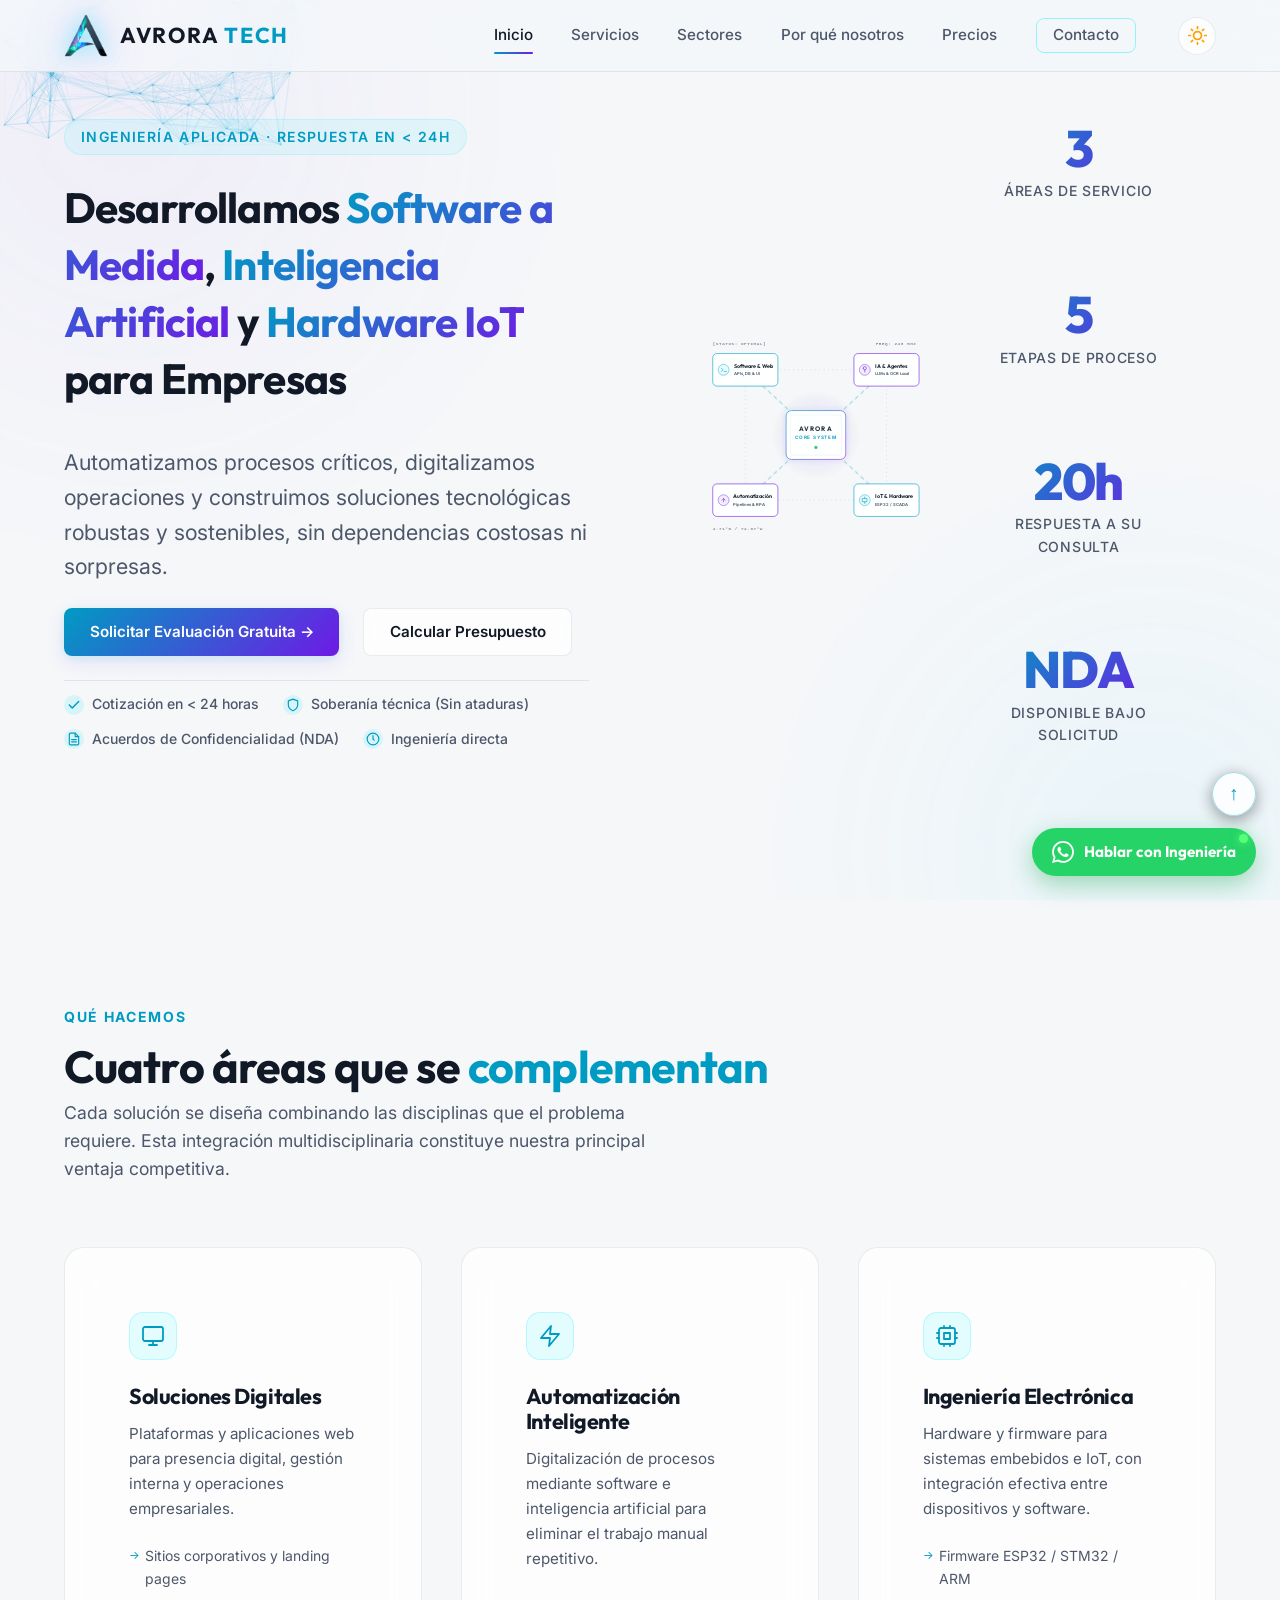
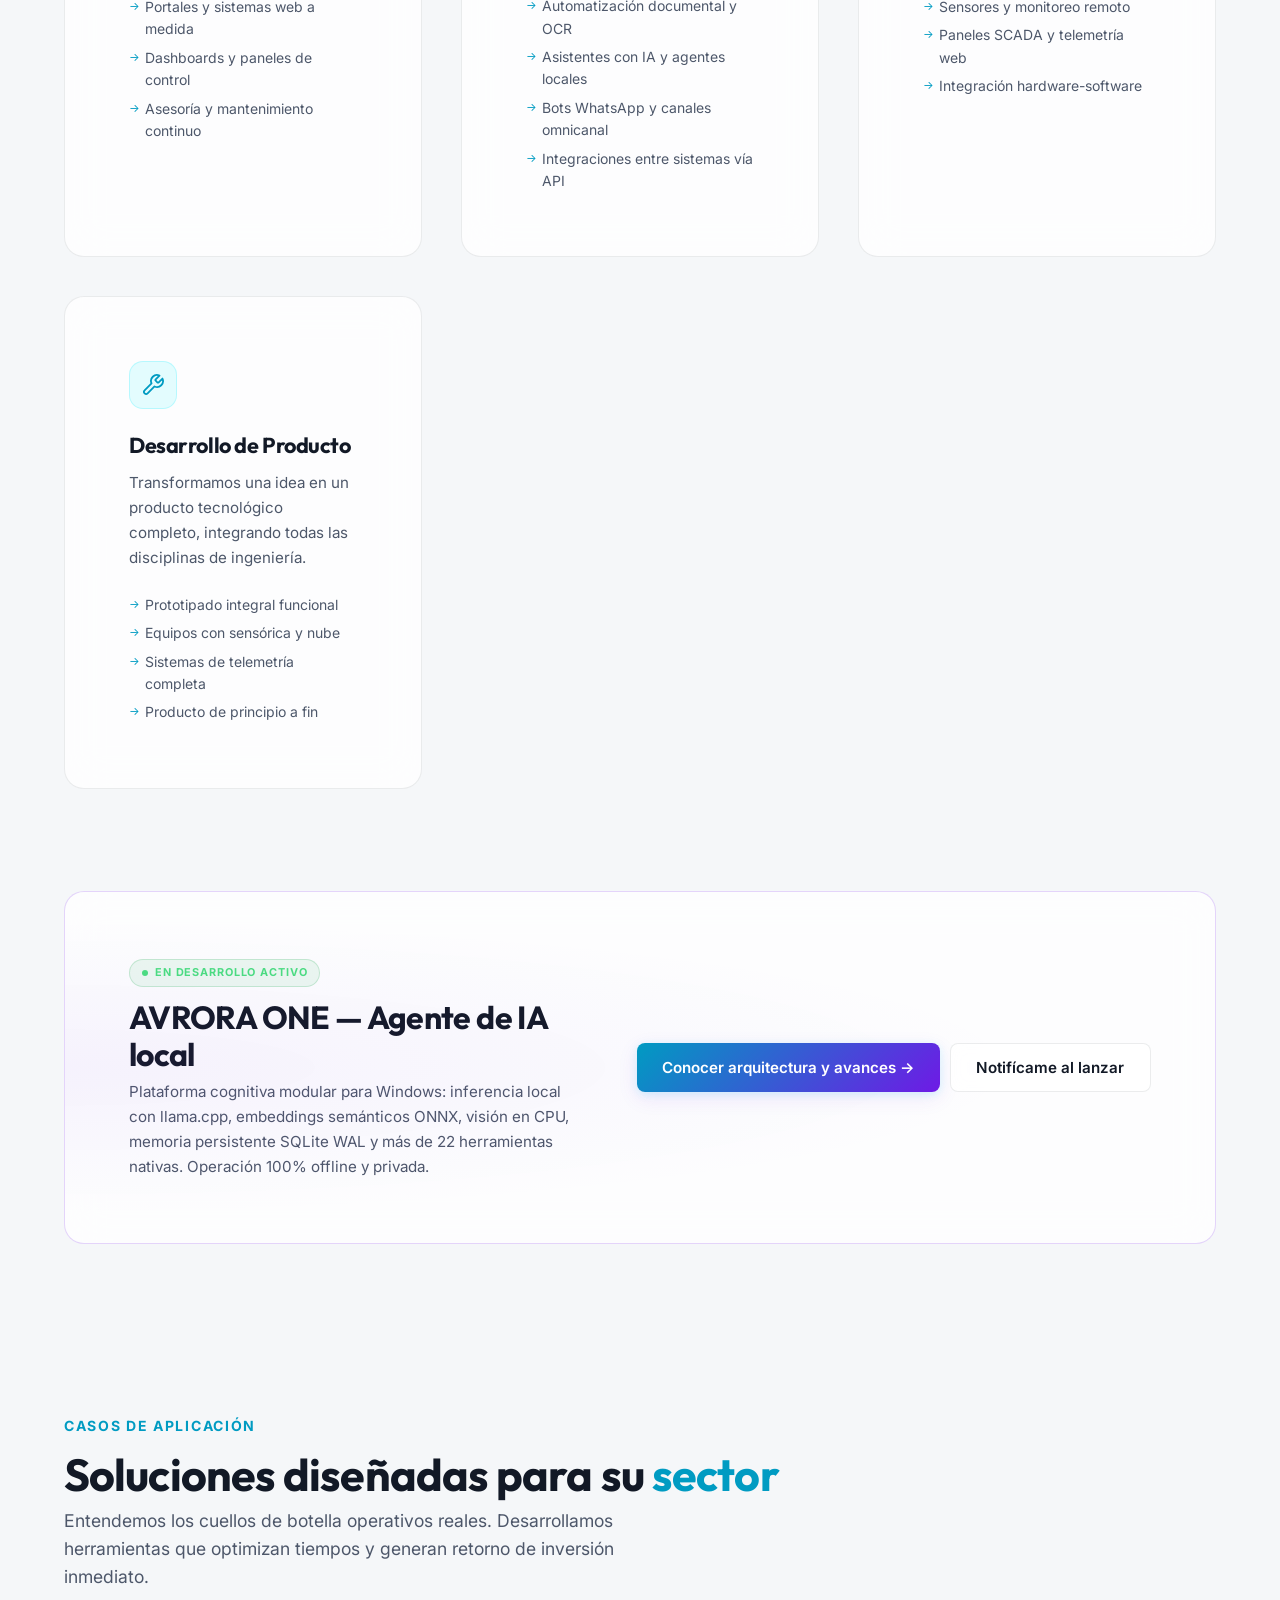
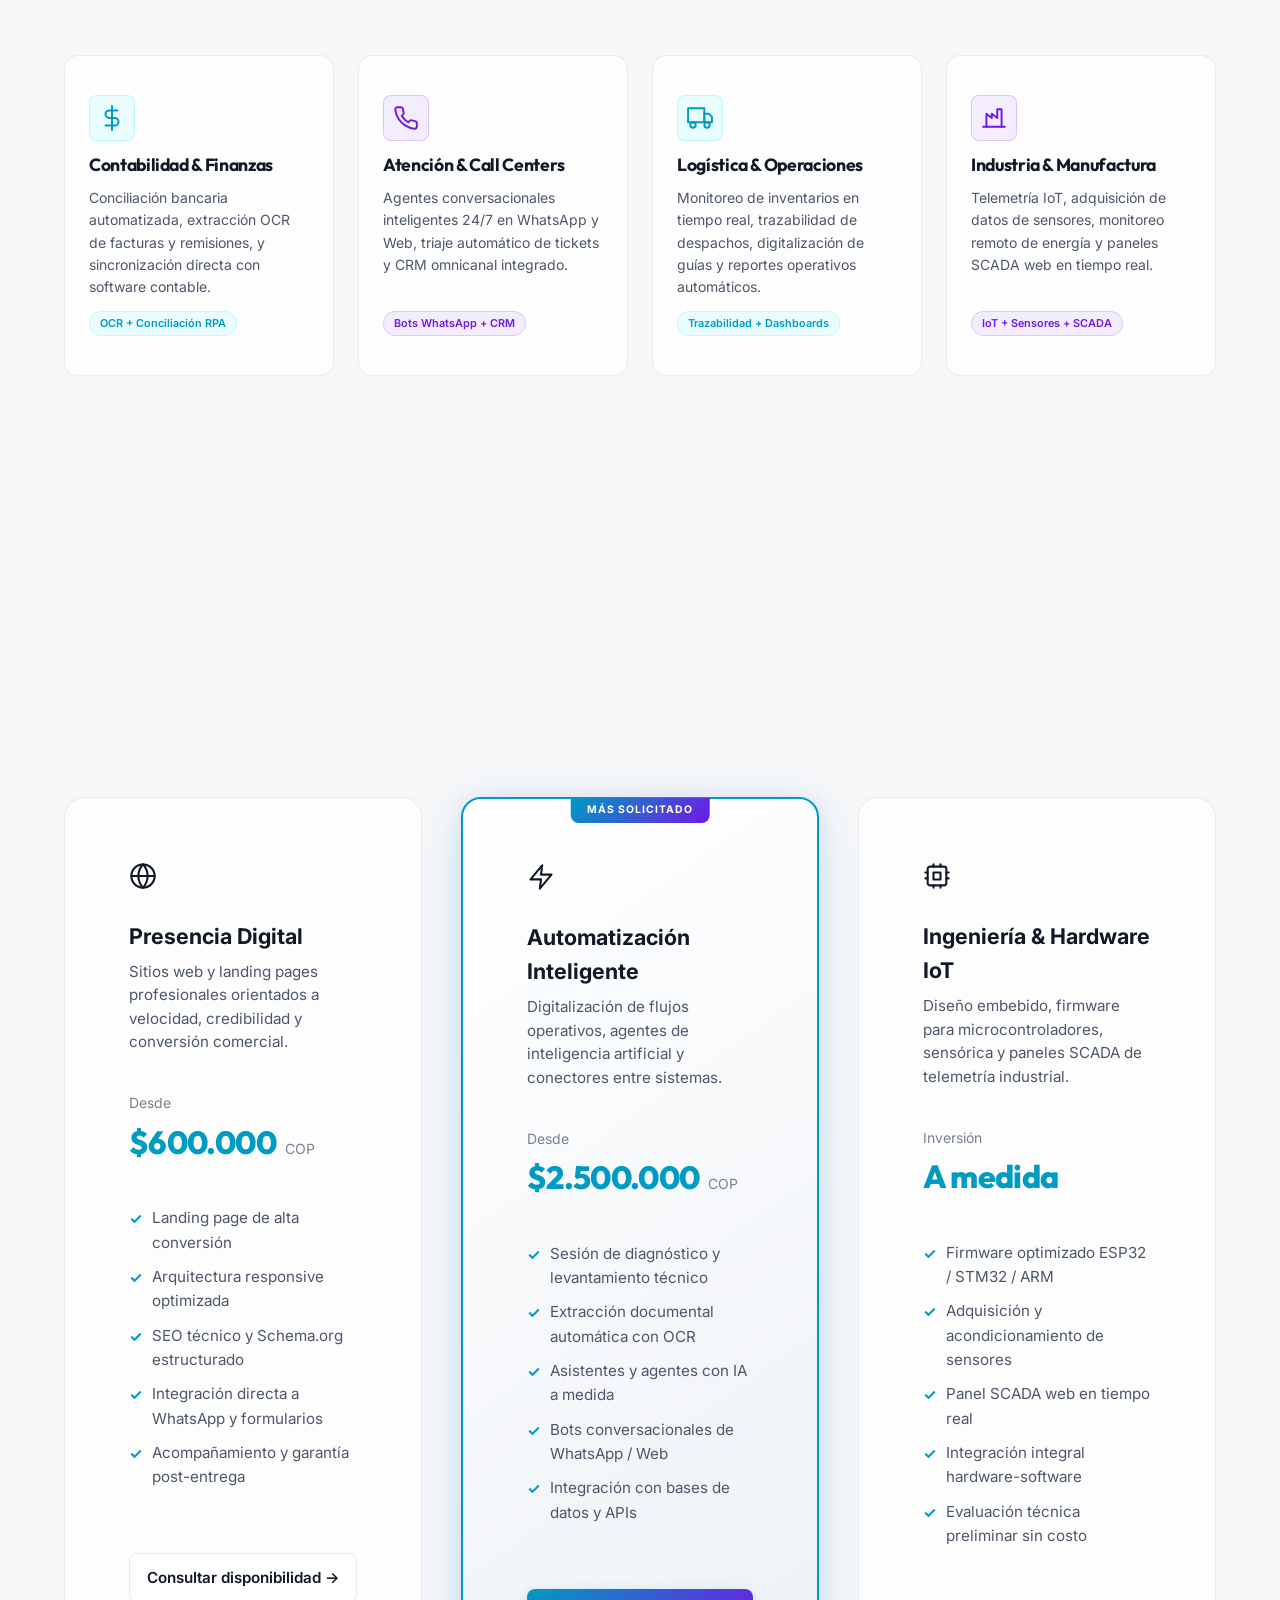
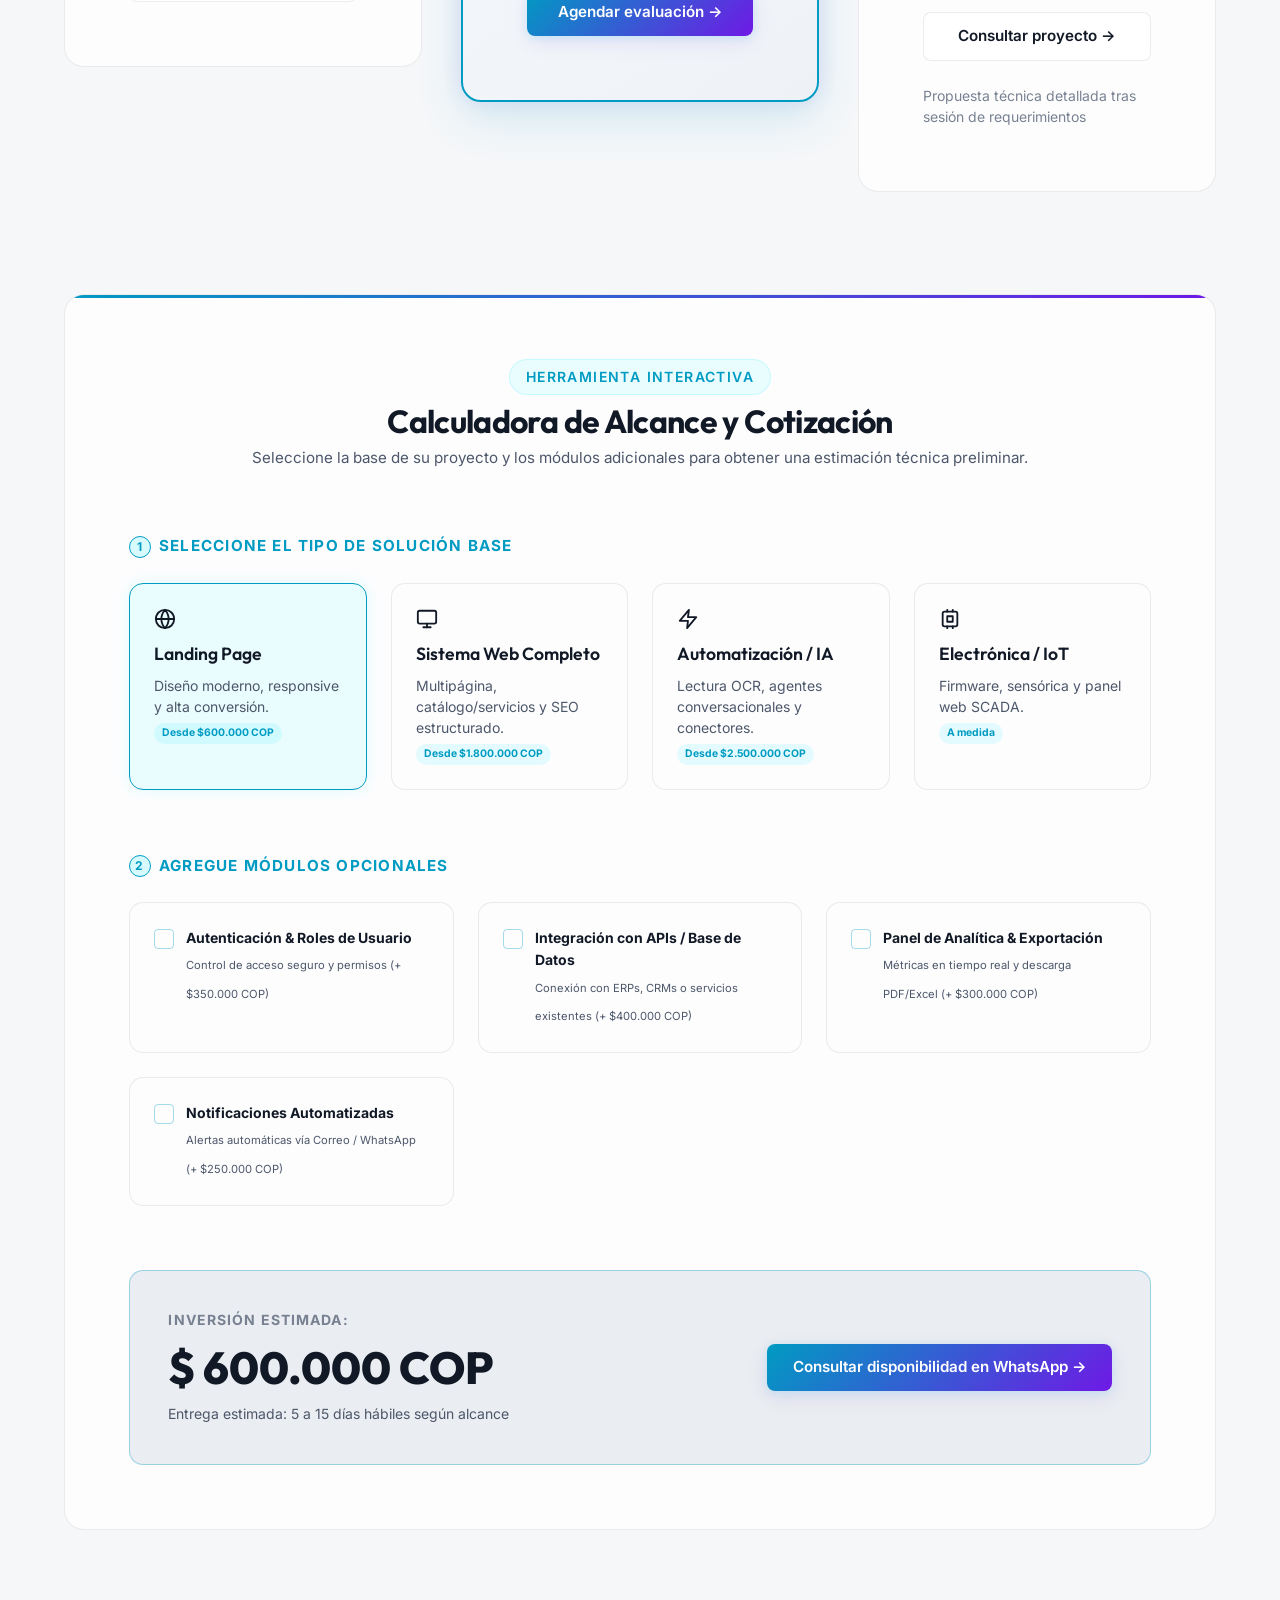
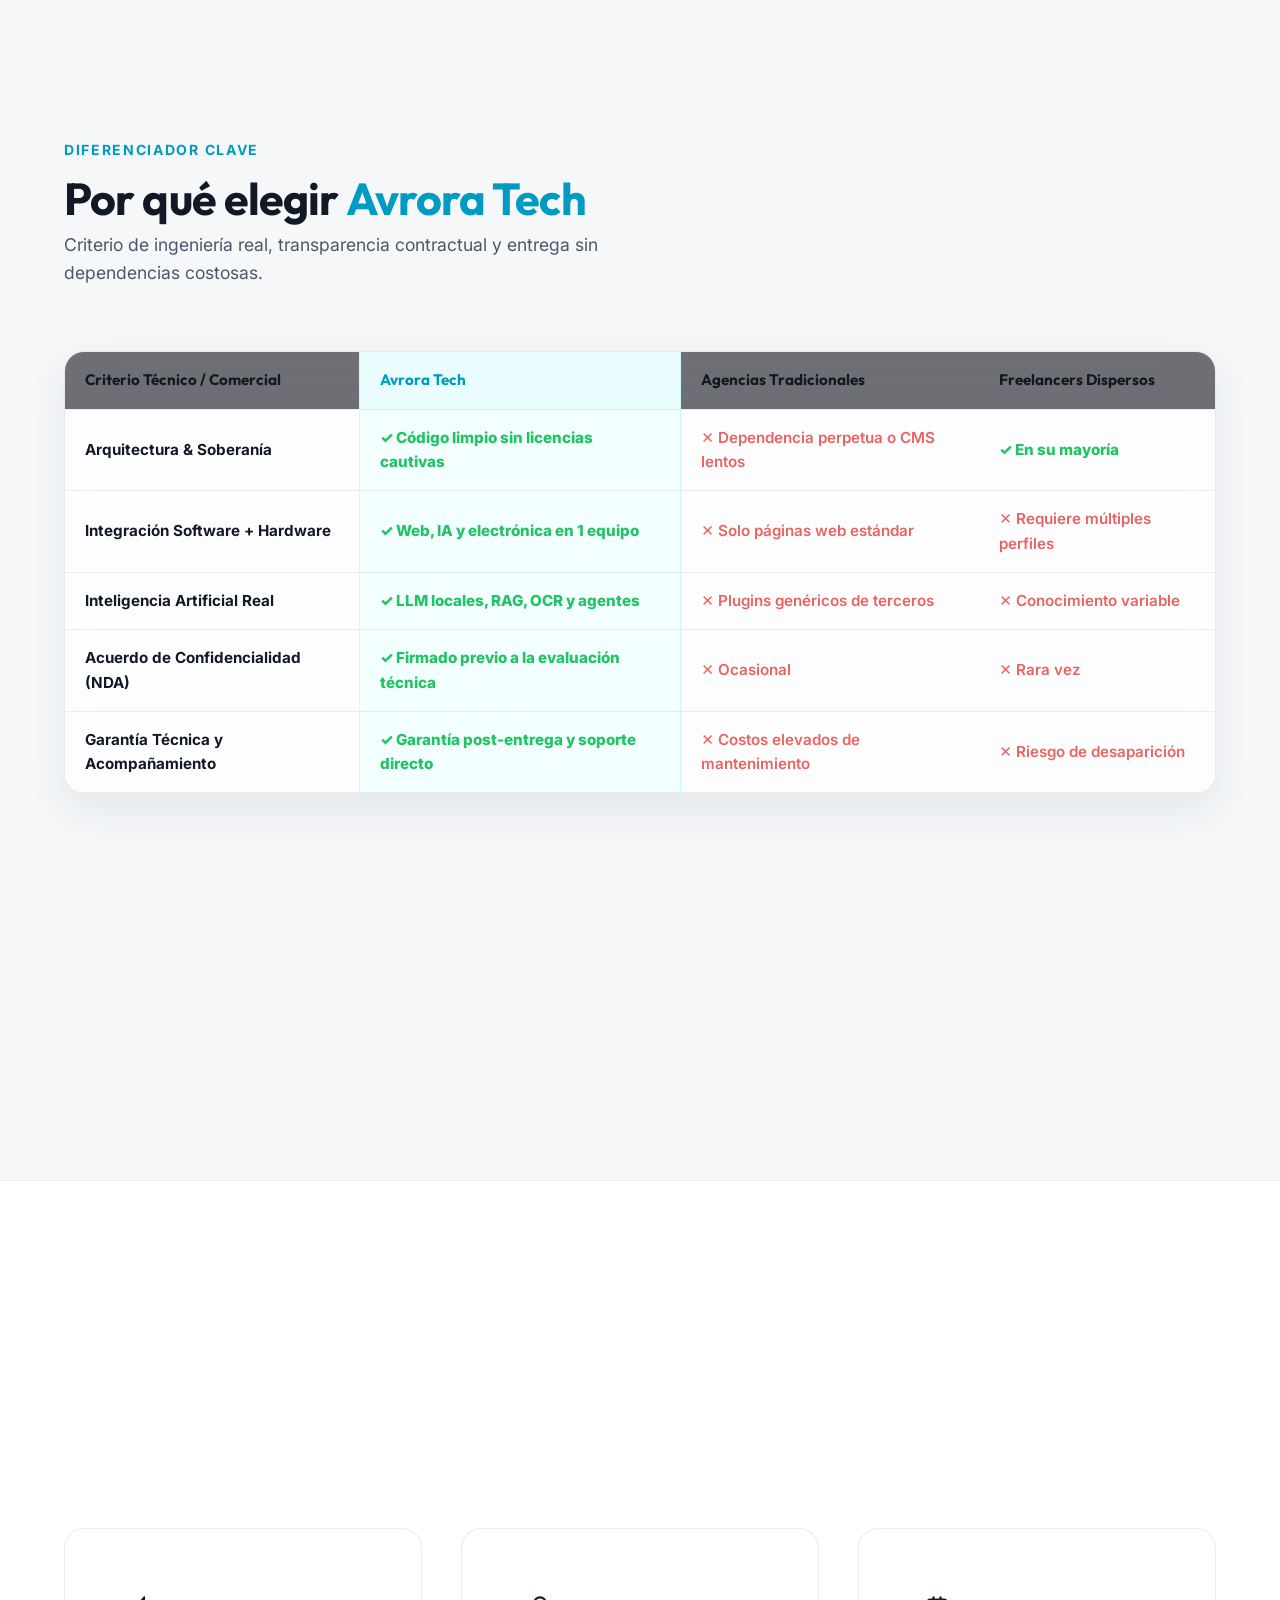
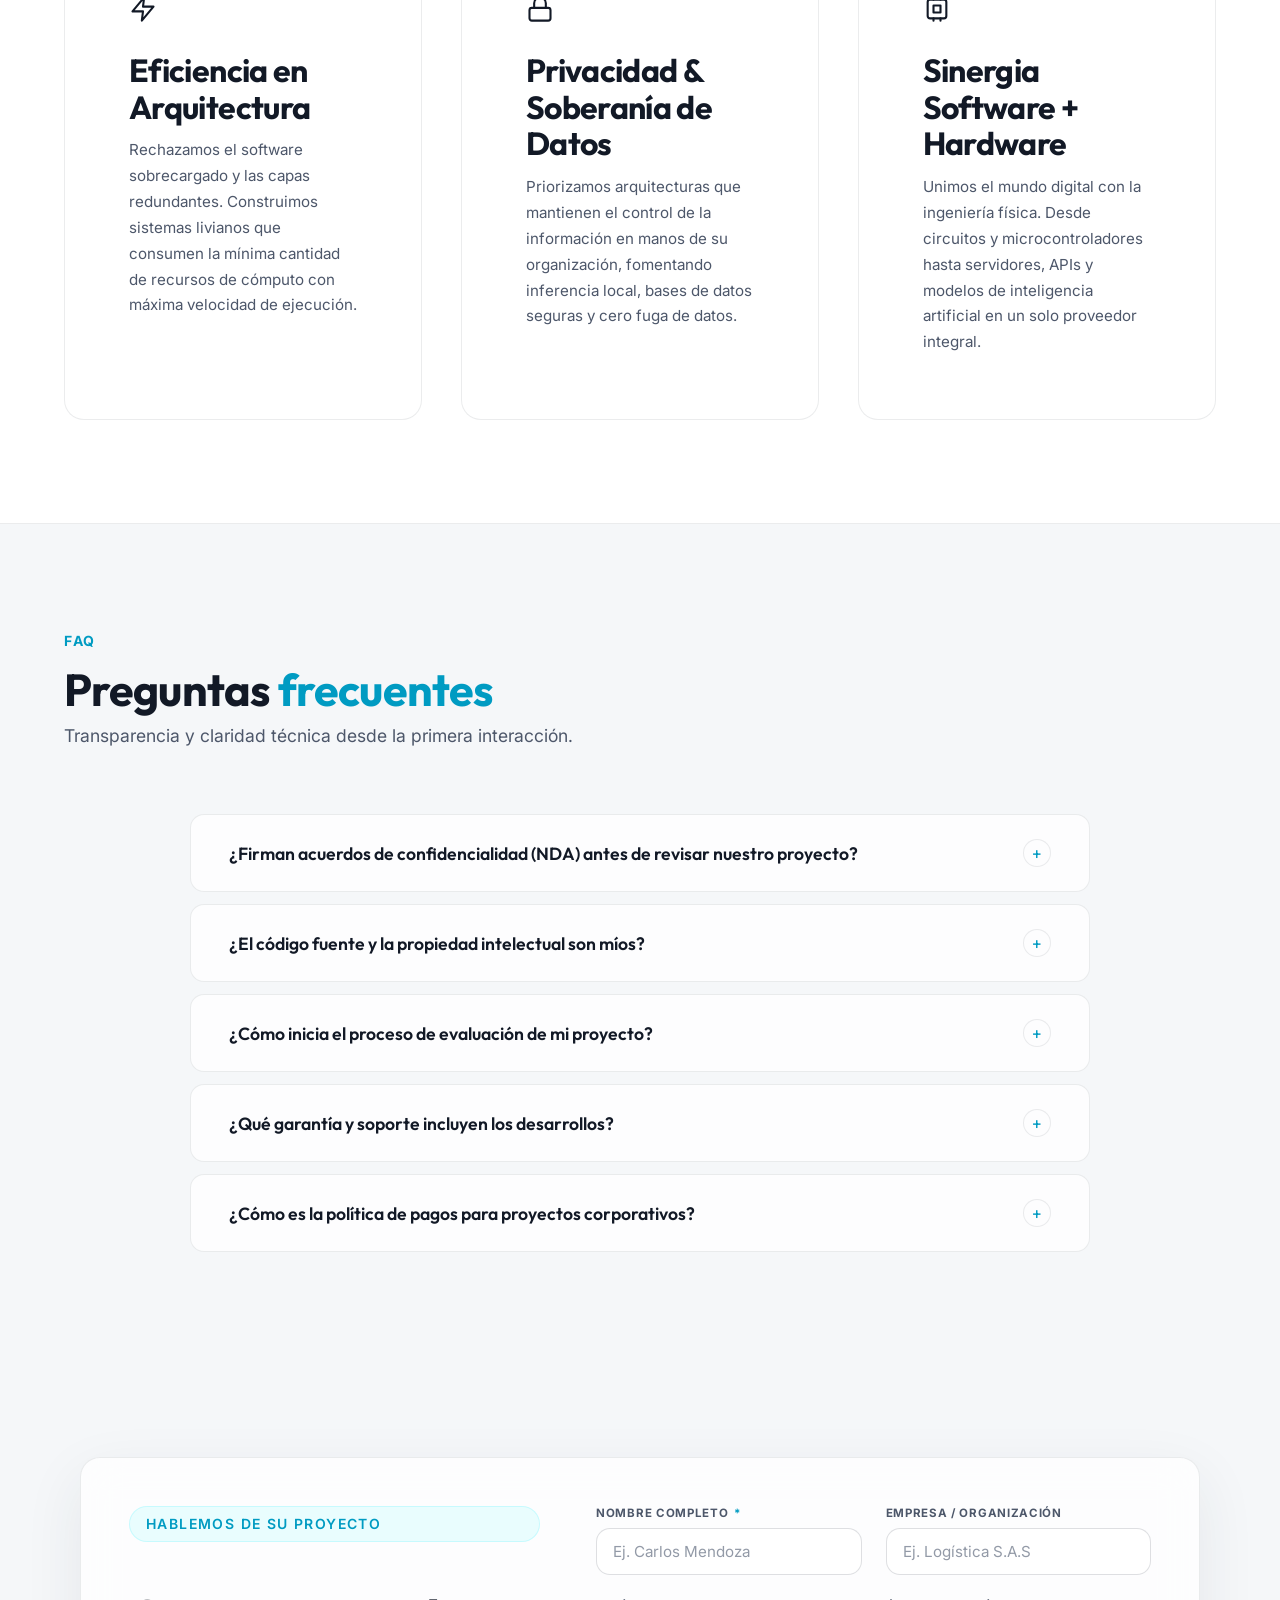
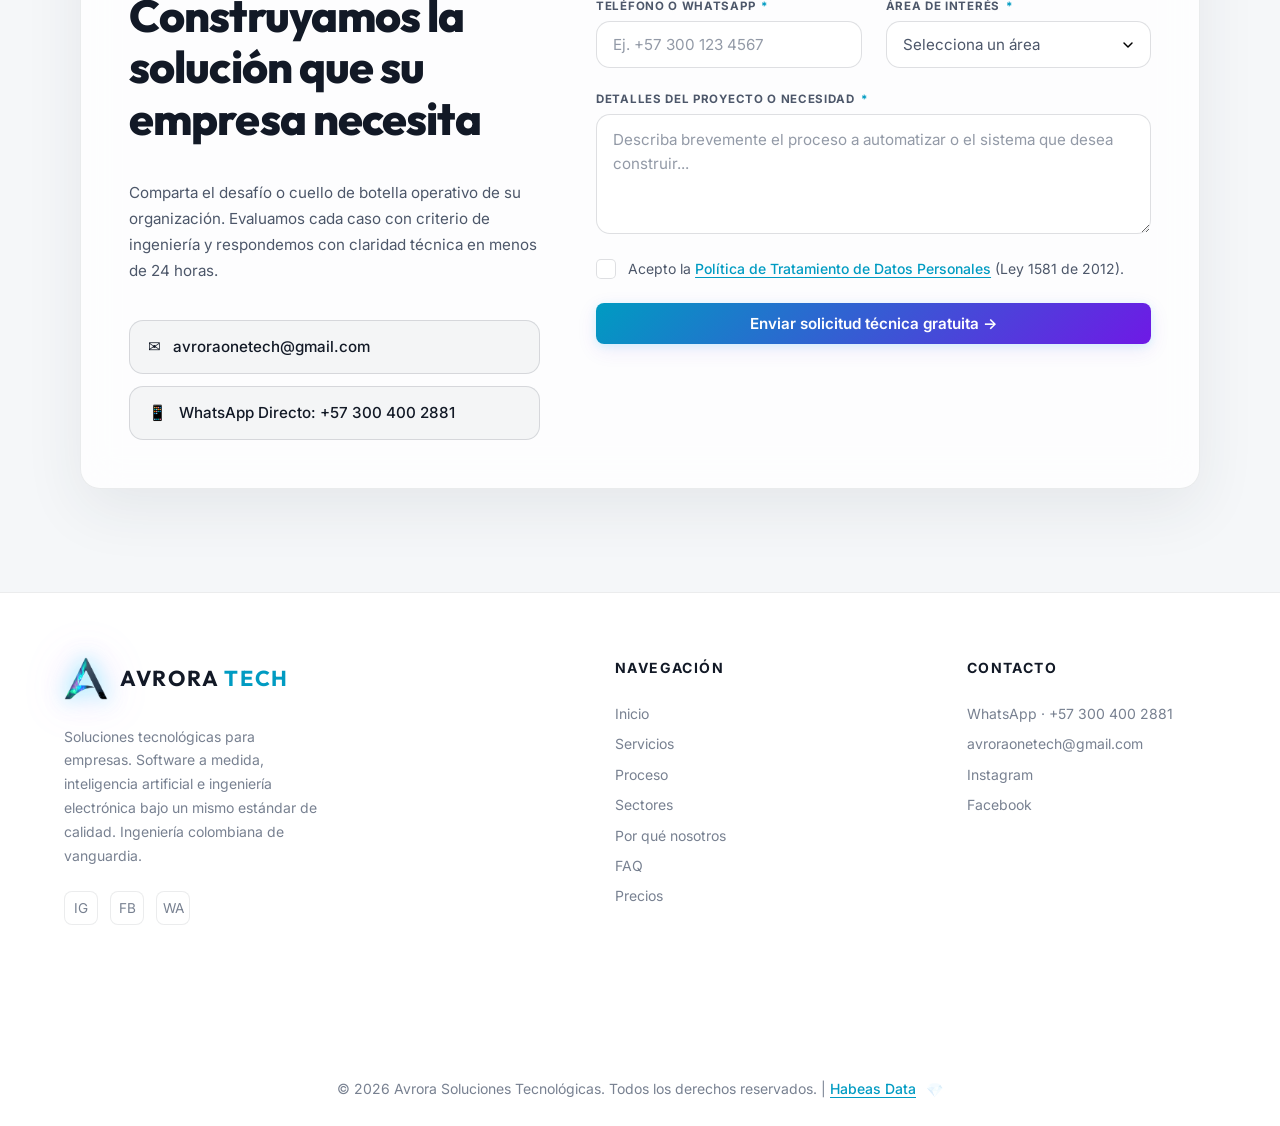
==== index.html @ 9b479ee9 "feat(refactor): replace emojis with crisp SVGs, add AVRORA ONE landing, clean hero architectural tel" ====
<!DOCTYPE html>
<html lang="es-CO">

<head>
    <meta charset="UTF-8">
    <meta name="viewport" content="width=device-width, initial-scale=1.0">
    <title>Avrora Tech | Desarrollo de Software a Medida, Inteligencia Artificial e Ingeniería en Colombia</title>
    <meta name="description"
        content="Desarrollo de software a medida, automatización con IA (RPA, Bots, OCR) e ingeniería electrónica IoT para empresas en Colombia y Latam. Evaluación técnica en < 24h, NDA garantizado y código 100% de tu propiedad.">
    <meta name="keywords"
        content="desarrollo de software a medida colombia, inteligencia artificial empresas, automatizacion rpa bogota medellin, desarrollo web corporativo, ingenieria electronica iot, bots whatsapp b2b, software a medida cali barranquilla, digitalizacion de empresas colombia">
    <meta name="author" content="Avrora Soluciones Tecnológicas">
    <meta name="theme-color" content="#05050A">
    <meta name="robots" content="index, follow, max-snippet:-1, max-image-preview:large, max-video-preview:-1">
    <link rel="canonical" href="https://avroratech.co/">
    <link rel="manifest" href="site.webmanifest">

    <!-- Geo Tags (Local SEO Colombia & Latam) -->
    <meta name="geo.region" content="CO">
    <meta name="geo.placename" content="Colombia">
    <meta name="geo.position" content="4.7110;-74.0721">
    <meta name="ICBM" content="4.7110, -74.0721">

    <!-- Open Graph / Facebook -->
    <meta property="og:type" content="website">
    <meta property="og:site_name" content="Avrora Tech">
    <meta property="og:url" content="https://avroratech.co/">
    <meta property="og:title" content="Avrora Tech | Software a Medida, IA e Ingeniería para Empresas">
    <meta property="og:description"
        content="Automatizamos procesos críticos y desarrollamos software, IA y hardware a medida con estándares de ingeniería de vanguardia. Cotización y evaluación en < 24 horas.">
    <meta property="og:image" content="https://avroratech.co/assets/images/logo.png">
    <meta property="og:locale" content="es_CO">

    <!-- Twitter / X Cards -->
    <meta name="twitter:card" content="summary_large_image">
    <meta name="twitter:title" content="Avrora Tech | Software a Medida, IA e Ingeniería">
    <meta name="twitter:description"
        content="Ingeniería colombiana de vanguardia: software, IA, automatización y electrónica para empresas.">
    <meta name="twitter:image" content="https://avroratech.co/assets/images/logo.png">

    <!-- Google Ads & Analytics Ready Slots (Descomentar e insertar ID cuando inicies campañas) -->
    <!-- 
    <script async src="https://www.googletagmanager.com/gtag/js?id=AW-XXXXXXXXXX"></script>
    <script>
      window.dataLayer = window.dataLayer || [];
      function gtag(){dataLayer.push(arguments);}
      gtag('js', new Date());
      gtag('config', 'AW-XXXXXXXXXX'); // Tu ID de Google Ads
      gtag('config', 'G-XXXXXXXXXX');  // Tu ID de Google Analytics 4
    </script>
    -->

    <!-- Fonts & Icons -->
    <link rel="preconnect" href="https://fonts.googleapis.com">
    <link rel="preconnect" href="https://fonts.gstatic.com" crossorigin>
    <link
        href="https://fonts.googleapis.com/css2?family=Inter:wght@300;400;500;600;700;800&family=Outfit:wght@400;600;700;800&display=swap"
        rel="stylesheet">
    <link rel="icon" type="image/svg+xml" href="assets/icons/favicon.svg">
    <link rel="alternate icon" type="image/png" href="assets/images/logo.png">
    <link rel="apple-touch-icon" href="assets/icons/apple-touch-icon.png">
    <link rel="stylesheet" href="css/style.css">
    <script>
        (function() {
            var t = localStorage.getItem('avrora-theme');
            if (t === 'light' || (!t && window.matchMedia && window.matchMedia('(prefers-color-scheme: light)').matches)) {
                document.documentElement.classList.add('light-theme');
            }
        })();
    </script>

    <!-- Structured Data JSON-LD (Schema.org Organization & ProfessionalService) -->
    <script type="application/ld+json">
    {
      "@context": "https://schema.org",
      "@type": "ProfessionalService",
      "name": "Avrora Tech",
      "legalName": "Avrora Soluciones Tecnológicas",
      "url": "https://avroratech.co",
      "logo": "https://avroratech.co/assets/icons/favicon.svg",
      "image": "https://avroratech.co/assets/images/logo.png",
      "telephone": "+573004002881",
      "email": "avroraonetech@gmail.com",
      "description": "Desarrollo de software a medida, automatización con IA (RPA, OCR, agentes conversacionales) e ingeniería electrónica IoT para empresas.",
      "address": {
        "@type": "PostalAddress",
        "addressCountry": "CO",
        "addressRegion": "Colombia"
      },
      "geo": {
        "@type": "GeoCoordinates",
        "latitude": 4.7110,
        "longitude": -74.0721
      },
      "areaServed": [
        "Colombia",
        "Bogotá",
        "Medellín",
        "Cali",
        "Barranquilla",
        "Bucaramanga",
        "Latinoamérica"
      ],
      "priceRange": "$$",
      "openingHoursSpecification": {
        "@type": "OpeningHoursSpecification",
        "dayOfWeek": ["Monday", "Tuesday", "Wednesday", "Thursday", "Friday"],
        "opens": "08:00",
        "closes": "18:00"
      },
      "hasOfferCatalog": {
        "@type": "OfferCatalog",
        "name": "Catálogo de Servicios de Ingeniería",
        "itemListElement": [
          {
            "@type": "Offer",
            "itemOffered": {
              "@type": "Service",
              "name": "Soluciones Digitales y Desarrollo Web",
              "description": "Portales web, landing pages de alta conversión, aplicaciones y dashboards a medida."
            }
          },
          {
            "@type": "Offer",
            "itemOffered": {
              "@type": "Service",
              "name": "Automatización Inteligente e Inteligencia Artificial",
              "description": "Automatización documental con OCR, asistentes virtuales con IA (RAG/LLM) y bots de WhatsApp para empresas."
            }
          },
          {
            "@type": "Offer",
            "itemOffered": {
              "@type": "Service",
              "name": "Ingeniería Electrónica y Sistemas IoT",
              "description": "Firmware para ESP32/STM32, telemetría, sensores y paneles SCADA web de monitoreo industrial."
            }
          },
          {
            "@type": "Offer",
            "itemOffered": {
              "@type": "Service",
              "name": "Desarrollo Integral de Producto Tecnológico",
              "description": "De la idea al producto funcional: prototipado integral integrando software, IA y hardware."
            }
          }
        ]
      }
    }
    </script>
    <script type="application/ld+json">
    {
      "@context": "https://schema.org",
      "@type": "FAQPage",
      "mainEntity": [
        {
          "@type": "Question",
          "name": "¿Firman acuerdos de confidencialidad (NDA) antes de revisar nuestro proyecto?",
          "acceptedAnswer": {
            "@type": "Answer",
            "text": "Absolutamente. Firmamos acuerdos de confidencialidad (NDA) de forma previa a cualquier reunión o entrega de información técnica y estratégica."
          }
        },
        {
          "@type": "Question",
          "name": "¿El código fuente y la propiedad intelectual pertenecen al cliente?",
          "acceptedAnswer": {
            "@type": "Answer",
            "text": "Sí, 100%. Todo el código fuente, la propiedad intelectual y los entregables desarrollados pasan a ser propiedad exclusiva de su empresa una vez completado el proyecto."
          }
        },
        {
          "@type": "Question",
          "name": "¿Cómo inicia el proceso de evaluación de mi proyecto?",
          "acceptedAnswer": {
            "@type": "Answer",
            "text": "Escriba por WhatsApp o diligencie nuestro formulario web. Respondemos en menos de 24 horas con una evaluación técnica inicial gratuita y sin compromiso, y le entregamos una propuesta con alcance, tiempos y presupuesto exacto."
          }
        },
        {
          "@type": "Question",
          "name": "¿Qué modalidades de pago y garantías ofrecen?",
          "acceptedAnswer": {
            "@type": "Answer",
            "text": "Trabajamos con pagos por hitos de avance verificables y ofrecemos garantía técnica post-entrega para asegurar el perfecto funcionamiento del sistema en producción."
          }
        }
      ]
    }
    </script>
</head>

<body>
    <a href="#inicio" class="skip-link">Saltar al contenido principal</a>
    <div class="aurora-bg" aria-hidden="true"></div>
    <div class="noise-overlay" aria-hidden="true"></div>
    <canvas id="particles-canvas" aria-hidden="true"></canvas>

    <!-- ─── Header ─── -->
    <header class="glass-header" id="main-header">
        <div class="container nav-container">
            <a href="index.html" class="logo-link" aria-label="Avrora Tech — Inicio">
                <img src="assets/images/logo.png" alt="Avrora Logo" class="logo-img" width="44" height="44">
                <span class="logo-text">AVRORA <span class="highlight">TECH</span></span>
            </a>
            <nav class="desktop-nav" aria-label="Navegación principal">
                <a href="index.html" class="active">Inicio</a>
                <a href="servicios.html">Servicios</a>
                <a href="#industrias">Sectores</a>
                <a href="#comparativa">Por qué nosotros</a>
                <a href="#precios">Precios</a>
                <a href="#contacto" class="btn btn-outline" data-track="nav_contacto_click">Contacto</a>
                <button class="theme-toggle-btn" aria-label="Cambiar modo de color" title="Cambiar modo de color">
                    <svg class="sun-icon" viewBox="0 0 24 24"><circle cx="12" cy="12" r="5"/><path d="M12 1v2M12 21v2M4.22 4.22l1.42 1.42M18.36 18.36l1.42 1.42M1 12h2M21 12h2M4.22 19.78l1.42-1.42M18.36 5.64l1.42-1.42"/></svg>
                    <svg class="moon-icon" viewBox="0 0 24 24"><path d="M21 12.79A9 9 0 1 1 11.21 3 7 7 0 0 0 21 12.79z"/></svg>
                </button>
            </nav>
            <button class="mobile-menu-btn" id="mobile-toggle" aria-label="Abrir menú" aria-expanded="false">
                <span class="bar"></span>
                <span class="bar"></span>
                <span class="bar"></span>
            </button>
        </div>
        <nav class="mobile-nav" id="mobile-nav" aria-label="Navegación móvil">
            <div class="mobile-theme-wrapper">
                <span class="mobile-theme-label">Modo de color</span>
                <button class="theme-toggle-btn" aria-label="Cambiar modo de color" title="Cambiar modo de color">
                    <svg class="sun-icon" viewBox="0 0 24 24"><circle cx="12" cy="12" r="5"/><path d="M12 1v2M12 21v2M4.22 4.22l1.42 1.42M18.36 18.36l1.42 1.42M1 12h2M21 12h2M4.22 19.78l1.42-1.42M18.36 5.64l1.42-1.42"/></svg>
                    <svg class="moon-icon" viewBox="0 0 24 24"><path d="M21 12.79A9 9 0 1 1 11.21 3 7 7 0 0 0 21 12.79z"/></svg>
                </button>
            </div>
            <a href="index.html">Inicio</a>
            <a href="servicios.html">Servicios</a>
            <a href="#industrias">Sectores</a>
            <a href="#comparativa">Por qué nosotros</a>
            <a href="#precios">Precios</a>
            <a href="#contacto">Contacto</a>
        </nav>
    </header>

    <main>
        <!-- ─── Hero ─── -->
        <section id="inicio" class="hero section">
            <div class="container hero-split">

                <!-- Texto -->
                <div class="hero-content">
                    <div class="badge reveal">INGENIERÍA APLICADA · RESPUESTA EN &lt; 24H</div>
                    <h1 class="hero-title reveal">
                        Desarrollamos <span class="gradient-text">Software a Medida</span>, <span class="gradient-text">Inteligencia Artificial</span> y <span class="gradient-text">Hardware IoT</span> para Empresas
                    </h1>
                    <p class="hero-subtitle reveal" style="margin-bottom: var(--space-md); color: var(--text-secondary); line-height: 1.6;">
                        Automatizamos procesos críticos, digitalizamos operaciones y construimos soluciones tecnológicas robustas y sostenibles, sin dependencias costosas ni sorpresas.
                    </p>
                    <div class="hero-cta reveal">
                        <a href="https://wa.me/573004002881?text=Hola%20Avrora%20Tech,%20quiero%20una%20evaluación%20gratuita%20de%20mi%20proyecto"
                            target="_blank" rel="noopener" class="btn btn-primary" data-track="hero_cta_evaluacion">Solicitar Evaluación Gratuita →</a>
                        <a href="#project-estimator" class="btn btn-secondary" data-track="hero_cta_estimator">Calcular Presupuesto</a>
                    </div>

                    <!-- Barra de Confianza (Trust Signals) -->
                    <div class="hero-trust-bar reveal">
                        <div class="trust-item">
                            <span class="trust-icon">
                                <svg width="14" height="14" viewBox="0 0 24 24" fill="none" stroke="currentColor" stroke-width="2.5" stroke-linecap="round" stroke-linejoin="round"><polyline points="20 6 9 17 4 12"></polyline></svg>
                            </span>
                            <span>Cotización en &lt; 24 horas</span>
                        </div>
                        <div class="trust-item">
                            <span class="trust-icon">
                                <svg width="14" height="14" viewBox="0 0 24 24" fill="none" stroke="currentColor" stroke-width="2" stroke-linecap="round" stroke-linejoin="round"><path d="M12 22s8-4 8-10V5l-8-3-8 3v7c0 6 8 10 8 10z"></path></svg>
                            </span>
                            <span>Soberanía técnica (Sin ataduras)</span>
                        </div>
                        <div class="trust-item">
                            <span class="trust-icon">
                                <svg width="14" height="14" viewBox="0 0 24 24" fill="none" stroke="currentColor" stroke-width="2" stroke-linecap="round" stroke-linejoin="round"><path d="M14 2H6a2 2 0 0 0-2 2v16a2 2 0 0 0 2 2h12a2 2 0 0 0 2-2V8z"></path><polyline points="14 2 14 8 20 8"></polyline><line x1="16" y1="13" x2="8" y2="13"></line><line x1="16" y1="17" x2="8" y2="17"></line></svg>
                            </span>
                            <span>Acuerdos de Confidencialidad (NDA)</span>
                        </div>
                        <div class="trust-item">
                            <span class="trust-icon">
                                <svg width="14" height="14" viewBox="0 0 24 24" fill="none" stroke="currentColor" stroke-width="2" stroke-linecap="round" stroke-linejoin="round"><circle cx="12" cy="12" r="10"></circle><polyline points="12 6 12 12 14 14"></polyline></svg>
                            </span>
                            <span>Ingeniería directa</span>
                        </div>
                    </div>
                </div>

                <!-- ─── Hero SVG — Diagrama Técnico de Arquitectura e Ingeniería ─── -->
                <div class="hero-visual reveal" aria-hidden="true">
                    <svg viewBox="0 0 460 420" fill="none" xmlns="http://www.w3.org/2000/svg" class="blueprint-svg">
                        <defs>
                            <!-- Filtros de renderizado de alta precisión -->
                            <filter id="bp-glow" x="-30%" y="-30%" width="160%" height="160%">
                                <feGaussianBlur stdDeviation="3.5" result="blur" />
                                <feMerge>
                                    <feMergeNode in="blur" />
                                    <feMergeNode in="SourceGraphic" />
                                </feMerge>
                            </filter>
                            <linearGradient id="bp-cyan-purple" x1="0%" y1="0%" x2="100%" y2="100%">
                                <stop offset="0%" stop-color="var(--accent-cyan)" stop-opacity="0.9" />
                                <stop offset="100%" stop-color="var(--accent-purple)" stop-opacity="0.8" />
                            </linearGradient>
                            <radialGradient id="bp-center-grad" cx="50%" cy="50%" r="50%">
                                <stop offset="0%" stop-color="var(--accent-cyan)" stop-opacity="0.16" />
                                <stop offset="70%" stop-color="var(--accent-purple)" stop-opacity="0.04" />
                                <stop offset="100%" stop-color="transparent" />
                            </radialGradient>
                        </defs>

                        <!-- Retícula técnica de fondo -->
                        <g opacity="0.35" stroke="var(--glass-border)">
                            <line x1="40" y1="210" x2="420" y2="210" stroke-width="0.8" stroke-dasharray="3 6" />
                            <line x1="230" y1="30" x2="230" y2="390" stroke-width="0.8" stroke-dasharray="3 6" />
                            <circle cx="230" cy="210" r="170" stroke-width="0.8" stroke-dasharray="4 8" fill="none" />
                            <circle cx="230" cy="210" r="115" stroke-width="0.8" fill="none" />
                        </g>

                        <!-- Halo de núcleo -->
                        <circle cx="230" cy="210" r="85" fill="url(#bp-center-grad)" />

                        <!-- Bus de interconexión (Líneas de bus ortogonales y diagonales) -->
                        <g stroke="var(--accent-cyan)" stroke-width="1.2" opacity="0.65">
                            <line x1="230" y1="210" x2="100" y2="90" stroke-dasharray="4 4" class="orbit-line" />
                            <line x1="230" y1="210" x2="360" y2="90" stroke-dasharray="4 4" class="orbit-line" />
                            <line x1="230" y1="210" x2="360" y2="330" stroke-dasharray="4 4" class="orbit-line" />
                            <line x1="230" y1="210" x2="100" y2="330" stroke-dasharray="4 4" class="orbit-line" />
                        </g>

                        <!-- Marco perimetral del sistema -->
                        <polygon points="100,90 360,90 360,330 100,330" fill="none" stroke="var(--glass-border-hover)" stroke-width="1" stroke-dasharray="2 6" />

                        <!-- NODO CENTRAL: Core Arquitectónico -->
                        <rect x="175" y="165" width="110" height="90" rx="10" fill="var(--bg-elevated)" stroke="url(#bp-cyan-purple)" stroke-width="1.6" filter="url(#bp-glow)" />
                        <rect x="183" y="173" width="94" height="74" rx="6" fill="var(--glass-bg)" stroke="var(--glass-border)" stroke-width="1" />
                        <text x="230" y="202" text-anchor="middle" fill="var(--text-primary)" font-family="Outfit, sans-serif" font-size="12" font-weight="800" letter-spacing="2">AVRORA</text>
                        <text x="230" y="218" text-anchor="middle" fill="var(--accent-cyan)" font-family="Inter, sans-serif" font-size="8.5" font-weight="700" letter-spacing="1.5">CORE SYSTEM</text>
                        <circle cx="230" cy="233" r="3" fill="var(--status-success)" />

                        <!-- NODO 1 (Superior Izquierda): Software Core -->
                        <g class="node-pulse">
                            <rect x="40" y="60" width="120" height="60" rx="8" fill="var(--bg-elevated)" stroke="var(--accent-cyan)" stroke-width="1.2" />
                            <circle cx="60" cy="90" r="10" fill="hsla(var(--hue-cyan), 100%, 50%, 0.1)" stroke="var(--accent-cyan)" stroke-width="1" />
                            <path d="M56 87l3 3-3 3M61 93h4" stroke="var(--accent-cyan)" stroke-width="1.2" stroke-linecap="round" stroke-linejoin="round" />
                            <text x="80" y="86" fill="var(--text-primary)" font-family="Outfit, sans-serif" font-size="10" font-weight="700">Software &amp; Web</text>
                            <text x="80" y="100" fill="var(--text-secondary)" font-family="Inter, sans-serif" font-size="7.5">APIs, DB &amp; UI</text>
                        </g>

                        <!-- NODO 2 (Superior Derecha): Inteligencia Artificial -->
                        <g class="node-pulse-2">
                            <rect x="300" y="60" width="120" height="60" rx="8" fill="var(--bg-elevated)" stroke="var(--accent-purple)" stroke-width="1.2" />
                            <circle cx="320" cy="90" r="10" fill="hsla(var(--hue-purple), 80%, 55%, 0.1)" stroke="var(--accent-purple)" stroke-width="1" />
                            <path d="M317 87a3 3 0 1 0 6 0 3 3 0 0 0-6 0M320 90v4" stroke="var(--accent-purple)" stroke-width="1.2" stroke-linecap="round" />
                            <text x="338" y="86" fill="var(--text-primary)" font-family="Outfit, sans-serif" font-size="10" font-weight="700">IA &amp; Agentes</text>
                            <text x="338" y="100" fill="var(--text-secondary)" font-family="Inter, sans-serif" font-size="7.5">LLMs &amp; OCR Local</text>
                        </g>

                        <!-- NODO 3 (Inferior Derecha): Hardware & IoT -->
                        <g class="node-pulse-3">
                            <rect x="300" y="300" width="120" height="60" rx="8" fill="var(--bg-elevated)" stroke="var(--accent-cyan)" stroke-width="1.2" />
                            <circle cx="320" cy="330" r="10" fill="hsla(var(--hue-cyan), 100%, 50%, 0.1)" stroke="var(--accent-cyan)" stroke-width="1" />
                            <path d="M316 327h8v6h-8zM320 324v3M320 333v3" stroke="var(--accent-cyan)" stroke-width="1.2" stroke-linecap="round" />
                            <text x="338" y="326" fill="var(--text-primary)" font-family="Outfit, sans-serif" font-size="10" font-weight="700">IoT &amp; Hardware</text>
                            <text x="338" y="340" fill="var(--text-secondary)" font-family="Inter, sans-serif" font-size="7.5">ESP32 / SCADA</text>
                        </g>

                        <!-- NODO 4 (Inferior Izquierda): Automatización RPA -->
                        <g class="node-pulse">
                            <rect x="40" y="300" width="120" height="60" rx="8" fill="var(--bg-elevated)" stroke="var(--accent-purple)" stroke-width="1.2" />
                            <circle cx="60" cy="330" r="10" fill="hsla(var(--hue-purple), 80%, 55%, 0.1)" stroke="var(--accent-purple)" stroke-width="1" />
                            <path d="M57 330l3-3 3 3M60 327v6" stroke="var(--accent-purple)" stroke-width="1.2" stroke-linecap="round" stroke-linejoin="round" />
                            <text x="78" y="326" fill="var(--text-primary)" font-family="Outfit, sans-serif" font-size="10" font-weight="700">Automatización</text>
                            <text x="78" y="340" fill="var(--text-secondary)" font-family="Inter, sans-serif" font-size="7.5">Pipelines &amp; RPA</text>
                        </g>

                        <!-- Indicadores de estado de telemetría en esquinas -->
                        <text x="40" y="45" fill="var(--text-tertiary)" font-family="monospace" font-size="8" letter-spacing="1">[STATUS: OPTIMAL]</text>
                        <text x="340" y="45" fill="var(--text-tertiary)" font-family="monospace" font-size="8" letter-spacing="1">FREQ: 240 MHz</text>
                        <text x="40" y="385" fill="var(--text-tertiary)" font-family="monospace" font-size="8" letter-spacing="1">4.71°N / 74.07°W</text>
                        <text x="330" y="385" fill="var(--text-tertiary)" font-family="monospace" font-size="8" lett        <!-- ─── Stats / Métricas ─── -->
        <section class="stats-section" aria-label="Métricas clave">
            <div class="container">
                <div class="stats-grid">
                    <div class="stat-item reveal">
                        <div class="stat-number" data-target="4" data-suffix="">4</div>
                        <div class="stat-label">Áreas de servicio</div>
                    </div>
                    <div class="stat-item reveal">
                        <div class="stat-number" data-target="6" data-suffix="">6</div>
                        <div class="stat-label">Etapas de proceso</div>
                    </div>
                    <div class="stat-item reveal">
                        <div class="stat-number" data-target="24" data-suffix="h">24h</div>
                        <div class="stat-label">Respuesta a su consulta</div>
                    </div>
                    <div class="stat-item reveal">
                        <div class="stat-number">NDA</div>
                        <div class="stat-label">Disponible bajo solicitud</div>
                    </div>
                </div>
            </div>
        </section>

        <!-- ─── Servicios (4 áreas) ─── -->
        <section id="servicios" class="section">
            <div class="container">
                <div class="section-header reveal">
                    <span class="section-label">Qué hacemos</span>
                    <h2 class="section-title">Cuatro áreas que se <span class="highlight">complementan</span></h2>
                    <p class="section-desc">Cada solución se diseña combinando las disciplinas que el problema requiere. Esta integración multidisciplinaria constituye nuestra principal ventaja competitiva.</p>
                </div>
                <div class="solutions-grid stagger">
                    <article class="solution-card reveal">
                        <div class="solution-icon">
                            <svg width="24" height="24" viewBox="0 0 24 24" fill="none" stroke="currentColor"
                                stroke-width="1.8" stroke-linecap="round" stroke-linejoin="round">
                                <rect x="2" y="3" width="20" height="14" rx="2" />
                                <line x1="8" y1="21" x2="16" y2="21" />
                                <line x1="12" y1="17" x2="12" y2="21" />
                            </svg>
                        </div>
                        <h3>Soluciones Digitales</h3>
                        <p>Plataformas y aplicaciones web para presencia digital, gestión interna y operaciones empresariales.</p>
                        <ul class="solution-list">
                            <li>Sitios corporativos y landing pages</li>
                            <li>Portales y sistemas web a medida</li>
                            <li>Dashboards y paneles de control</li>
                            <li>Asesoría y mantenimiento continuo</li>
                        </ul>
                    </article>
                    <article class="solution-card reveal">
                        <div class="solution-icon">
                            <svg width="24" height="24" viewBox="0 0 24 24" fill="none" stroke="currentColor"
                                stroke-width="1.8" stroke-linecap="round" stroke-linejoin="round">
                                <path d="M13 2L3 14h9l-1 8 10-12h-9l1-8z" />
                            </svg>
                        </div>
                        <h3>Automatización Inteligente</h3>
                        <p>Digitalización de procesos mediante software e inteligencia artificial para eliminar el trabajo manual repetitivo.</p>
                        <ul class="solution-list">
                            <li>Automatización documental y OCR</li>
                            <li>Asistentes con IA y agentes locales</li>
                            <li>Bots WhatsApp y canales omnicanal</li>
                            <li>Integraciones entre sistemas vía API</li>
                        </ul>
                    </article>
                    <article class="solution-card reveal">
                        <div class="solution-icon">
                            <svg width="24" height="24" viewBox="0 0 24 24" fill="none" stroke="currentColor"
                                stroke-width="1.8" stroke-linecap="round" stroke-linejoin="round">
                                <rect x="4" y="4" width="16" height="16" rx="2" />
                                <rect x="9" y="9" width="6" height="6" />
                                <line x1="9" y1="2" x2="9" y2="4" />
                                <line x1="15" y1="2" x2="15" y2="4" />
                                <line x1="9" y1="20" x2="9" y2="22" />
                                <line x1="15" y1="20" x2="15" y2="22" />
                                <line x1="20" y1="9" x2="22" y2="9" />
                                <line x1="20" y1="14" x2="22" y2="14" />
                                <line x1="2" y1="9" x2="4" y2="9" />
                                <line x1="2" y1="14" x2="4" y2="14" />
                            </svg>
                        </div>
                        <h3>Ingeniería Electrónica</h3>
                        <p>Hardware y firmware para sistemas embebidos e IoT, con integración efectiva entre dispositivos y software.</p>
                        <ul class="solution-list">
                            <li>Firmware ESP32 / STM32 / ARM</li>
                            <li>Sensores y monitoreo remoto</li>
                            <li>Paneles SCADA y telemetría web</li>
                            <li>Integración hardware-software</li>
                        </ul>
                    </article>
                    <article class="solution-card reveal">
                        <div class="solution-icon">
                            <svg width="24" height="24" viewBox="0 0 24 24" fill="none" stroke="currentColor"
                                stroke-width="1.8" stroke-linecap="round" stroke-linejoin="round">
                                <path
                                    d="M14.7 6.3a1 1 0 0 0 0 1.4l1.6 1.6a1 1 0 0 0 1.4 0l3.77-3.77a6 6 0 0 1-7.94 7.94l-6.91 6.91a2.12 2.12 0 0 1-3-3l6.91-6.91a6 6 0 0 1 7.94-7.94l-3.76 3.76z" />
                            </svg>
                        </div>
                        <h3>Desarrollo de Producto</h3>
                        <p>Transformamos una idea en un producto tecnológico completo, integrando todas las disciplinas de ingeniería.</p>
                        <ul class="solution-list">
                            <li>Prototipado integral funcional</li>
                            <li>Equipos con sensórica y nube</li>
                            <li>Sistemas de telemetría completa</li>
                            <li>Producto de principio a fin</li>
                        </ul>
                    </article>
                </div>
            </div>
        </section>

        <!-- ─── AVRORA ONE — Teaser ─── -->
        <section class="section" style="padding-top:0; padding-bottom: var(--space-xl);">
            <div class="container">
                <div class="avrora-teaser reveal">
                    <div class="teaser-left">
                        <span class="teaser-badge">
                            <span class="teaser-dot"></span>
                            En desarrollo activo
                        </span>
                        <h3 class="teaser-title">AVRORA ONE — Agente de IA local</h3>
                        <p class="teaser-desc">Plataforma cognitiva modular para Windows: inferencia local con llama.cpp, embeddings semánticos ONNX, visión en CPU, memoria persistente SQLite WAL y más de 22 herramientas nativas. Operación 100% offline y privada.</p>
                    </div>
                    <div class="teaser-right" style="display:flex; gap:10px; flex-wrap:wrap;">
                        <a href="avrora-one.html" class="btn btn-primary" data-track="teaser_avrora_one_landing">
                            Conocer arquitectura y avances →
                        </a>
                        <a href="https://wa.me/573004002881?text=Hola%20Avrora,%20quiero%20más%20información%20sobre%20AVRORA%20ONE"
                            target="_blank" rel="noopener" class="btn btn-secondary" data-track="teaser_avrora_one_click">
                            Notifícame al lanzar
                        </a>
                    </div>
                </div>
            </div>
        </section>

        <!-- ─── Sectores e Industrias Atendidas (Casos de Aplicación) ─── -->
        <section id="industrias" class="section">
            <div class="container">
                <div class="section-header reveal">
                    <span class="section-label">Casos de Aplicación</span>
                    <h2 class="section-title">Soluciones diseñadas para su <span class="highlight">sector</span></h2>
                    <p class="section-desc">Entendemos los cuellos de botella operativos reales. Desarrollamos herramientas que optimizan tiempos y generan retorno de inversión inmediato.</p>
                </div>
                <div class="industries-grid stagger">
                    <!-- Tarjeta 1: Contabilidad & Finanzas -->
                    <div class="industry-card reveal">
                        <div class="industry-icon">
                            <svg width="26" height="26" viewBox="0 0 24 24" fill="none" stroke="currentColor" stroke-width="1.8" stroke-linecap="round" stroke-linejoin="round">
                                <line x1="12" y1="1" x2="12" y2="23"></line>
                                <path d="M17 5H9.5a3.5 3.5 0 0 0 0 7h5a3.5 3.5 0 0 1 0 7H6"></path>
                            </svg>
                        </div>
                        <h3 class="industry-title">Contabilidad &amp; Finanzas</h3>
                        <p class="industry-desc">Conciliación bancaria automatizada, extracción OCR de facturas y remisiones, y sincronización directa con software contable.</p>
                        <span class="industry-tag">OCR + Conciliación RPA</span>
                    </div>

                    <!-- Tarjeta 2: Call Centers & Atención -->
                    <div class="industry-card reveal">
                        <div class="industry-icon">
                            <svg width="26" height="26" viewBox="0 0 24 24" fill="none" stroke="currentColor" stroke-width="1.8" stroke-linecap="round" stroke-linejoin="round">
                                <path d="M22 16.92v3a2 2 0 0 1-2.18 2 19.79 19.79 0 0 1-8.63-3.07 19.5 19.5 0 0 1-6-6 19.79 19.79 0 0 1-3.07-8.67A2 2 0 0 1 4.11 2h3a2 2 0 0 1 2 1.72 12.84 12.84 0 0 0 .7 2.81 2 2 0 0 1-.45 2.11L8.09 9.91a16 16 0 0 0 6 6l1.27-1.27a2 2 0 0 1 2.11-.45 12.84 12.84 0 0 0 2.81.7A2 2 0 0 1 22 16.92z"></path>
                            </svg>
                        </div>
                        <h3 class="industry-title">Atención &amp; Call Centers</h3>
                        <p class="industry-desc">Agentes conversacionales inteligentes 24/7 en WhatsApp y Web, triaje automático de tickets y CRM omnicanal integrado.</p>
                        <span class="industry-tag">Bots WhatsApp + CRM</span>
                    </div>

                    <!-- Tarjeta 3: Logística & Operaciones -->
                    <div class="industry-card reveal">
                        <div class="industry-icon">
                            <svg width="26" height="26" viewBox="0 0 24 24" fill="none" stroke="currentColor" stroke-width="1.8" stroke-linecap="round" stroke-linejoin="round">
                                <rect x="1" y="3" width="15" height="13"></rect>
                                <polygon points="16 8 20 8 23 11 23 16 16 16 16 8"></polygon>
                                <circle cx="5.5" cy="18.5" r="2.5"></circle>
                                <circle cx="18.5" cy="18.5" r="2.5"></circle>
                            </svg>
                        </div>
                        <h3 class="industry-title">Logística &amp; Operaciones</h3>
                        <p class="industry-desc">Monitoreo de inventarios en tiempo real, trazabilidad de despachos, digitalización de guías y reportes operativos automáticos.</p>
                        <span class="industry-tag">Trazabilidad + Dashboards</span>
                    </div>

                    <!-- Tarjeta 4: Industria & Manufactura -->
                    <div class="industry-card reveal">
                        <div class="industry-icon">
                            <svg width="26" height="26" viewBox="0 0 24 24" fill="none" stroke="currentColor" stroke-width="1.8" stroke-linecap="round" stroke-linejoin="round">
                                <path d="M2 20h20"></path>
                                <path d="M5 20V8l5 4V8l5 4V4h4v16"></path>
                            </svg>
                        </div>
                        <h3 class="industry-title">Industria &amp; Manufactura</h3>
                        <p class="industry-desc">Telemetría IoT, adquisición de datos de sensores, monitoreo remoto de energía y paneles SCADA web en tiempo real.</p>
                        <span class="industry-tag">IoT + Sensores + SCADA</span>
                    </div>
                </div>
            </div>
        </section>

        <!-- ─── Precios & Inversión ─── -->
        <section id="precios" class="section pricing-section">
            <div class="container">
                <div class="section-header reveal">
                    <span class="section-label">Inversión</span>
                    <h2 class="section-title">Precios <span class="highlight">transparentes</span></h2>
                    <p class="section-desc">Publicamos rangos de inversión de referencia. La cotización exacta se define en la propuesta técnica detallada previa al inicio del proyecto.</p>
                </div>
                <div class="pricing-grid stagger">
                    <div class="pricing-card reveal">
                        <div class="pricing-icon">
                            <svg width="28" height="28" viewBox="0 0 24 24" fill="none" stroke="currentColor" stroke-width="1.8" stroke-linecap="round" stroke-linejoin="round"><circle cx="12" cy="12" r="10"></circle><line x1="2" y1="12" x2="22" y2="12"></line><path d="M12 2a15.3 15.3 0 0 1 4 10 15.3 15.3 0 0 1-4 10 15.3 15.3 0 0 1-4-10 15.3 15.3 0 0 1 4-10z"></path></svg>
                        </div>
                        <div class="pricing-name">Presencia Digital</div>
                        <p class="pricing-desc">Sitios web y landing pages profesionales orientados a velocidad, credibilidad y conversión comercial.</p>
                        <div class="pricing-price">
                            <span class="pricing-from">Desde</span>
                            <span class="pricing-amount">$600.000</span>
                            <span class="pricing-period">COP</span>
                        </div>
                        <ul class="pricing-list">
                            <li>Landing page de alta conversión</li>
                            <li>Arquitectura responsive optimizada</li>
                            <li>SEO técnico y Schema.org estructurado</li>
                            <li>Integración directa a WhatsApp y formularios</li>
                            <li>Acompañamiento y garantía post-entrega</li>
                        </ul>
                        <a href="https://wa.me/573004002881?text=Hola%20Avrora,%20me%20interesa%20una%20solución%20web"
                            target="_blank" rel="noopener" class="btn btn-secondary"
                            data-track="pricing_web_click" style="width:100%;justify-content:center;">Consultar disponibilidad →</a>
                    </div>
                    <div class="pricing-card pricing-card--featured reveal">
                        <div class="pricing-featured-badge">Más solicitado</div>
                        <div class="pricing-icon">
                            <svg width="28" height="28" viewBox="0 0 24 24" fill="none" stroke="currentColor" stroke-width="1.8" stroke-linecap="round" stroke-linejoin="round"><polygon points="13 2 3 14 12 14 11 22 21 10 12 10 13 2"></polygon></svg>
                        </div>
                        <div class="pricing-name">Automatización Inteligente</div>
                        <p class="pricing-desc">Digitalización de flujos operativos, agentes de inteligencia artificial y conectores entre sistemas.</p>
                        <div class="pricing-price">
                            <span class="pricing-from">Desde</span>
                            <span class="pricing-amount">$2.500.000</span>
                            <span class="pricing-period">COP</span>
                        </div>
                        <ul class="pricing-list">
                            <li>Sesión de diagnóstico y levantamiento técnico</li>
                            <li>Extracción documental automática con OCR</li>
                            <li>Asistentes y agentes con IA a medida</li>
                            <li>Bots conversacionales de WhatsApp / Web</li>
                            <li>Integración con bases de datos y APIs</li>
                        </ul>
                        <a href="https://wa.me/573004002881?text=Hola%20Avrora,%20me%20interesa%20automatizar%20procesos"
                            target="_blank" rel="noopener" class="btn btn-primary"
                            data-track="pricing_ia_click" style="width:100%;justify-content:center;">Agendar evaluación →</a>
                    </div>
                    <div class="pricing-card reveal">
                        <div class="pricing-icon">
                            <svg width="28" height="28" viewBox="0 0 24 24" fill="none" stroke="currentColor" stroke-width="1.8" stroke-linecap="round" stroke-linejoin="round"><rect x="4" y="4" width="16" height="16" rx="2"></rect><rect x="9" y="9" width="6" height="6"></rect><line x1="9" y1="2" x2="9" y2="4"></line><line x1="15" y1="2" x2="15" y2="4"></line><line x1="9" y1="20" x2="9" y2="22"></line><line x1="15" y1="20" x2="15" y2="22"></line><line x1="20" y1="9" x2="22" y2="9"></line><line x1="20" y1="14" x2="22" y2="14"></line><line x1="2" y1="9" x2="4" y2="9"></line><line x1="2" y1="14" x2="4" y2="14"></line></svg>
                        </div>
                        <div class="pricing-name">Ingeniería &amp; Hardware IoT</div>
                        <p class="pricing-desc">Diseño embebido, firmware para microcontroladores, sensórica y paneles SCADA de telemetría industrial.</p>
                        <div class="pricing-price">
                            <span class="pricing-from">Inversión</span>
                            <span class="pricing-amount">A medida</span>
                        </div>
                        <ul class="pricing-list">
                            <li>Firmware optimizado ESP32 / STM32 / ARM</li>
                            <li>Adquisición y acondicionamiento de sensores</li>
                            <li>Panel SCADA web en tiempo real</li>
                            <li>Integración integral hardware-software</li>
                            <li>Evaluación técnica preliminar sin costo</li>
                        </ul>
                        <a href="https://wa.me/573004002881?text=Hola%20Avrora,%20tengo%20un%20proyecto%20de%20hardware%20e%20IoT"
                            target="_blank" rel="noopener" class="btn btn-secondary"
                            data-track="pricing_hardware_click" style="width:100%;justify-content:center;">Consultar proyecto →</a>
                        <p class="pricing-note">Propuesta técnica detallada tras sesión de requerimientos</p>
                    </div>
                </div>

                <!-- ─── Cotizador Interactivo ─── -->
                <div class="estimator-container reveal" id="project-estimator">
                    <div class="estimator-card">
                        <div class="estimator-header">
                            <div class="badge" style="margin-bottom:8px;">Herramienta Interactiva</div>
                            <h3 class="estimator-title">Calculadora de Alcance y Cotización</h3>
                            <p class="estimator-desc">Seleccione la base de su proyecto y los módulos adicionales para obtener una estimación técnica preliminar.</p>
                        </div>

                        <div class="estimator-steps">
                            <!-- Paso 1: Tipo de Proyecto Base -->
                            <div>
                                <div class="estimator-step-title"><span class="estimator-step-num">1</span> Seleccione el tipo de solución base</div>
                                <div class="estimator-grid">
                                    <div class="estimator-option is-selected" data-price="600000"
                                        data-name="Landing Page Corporativa">
                                        <span class="estimator-option-icon">
                                            <svg width="22" height="22" viewBox="0 0 24 24" fill="none" stroke="currentColor" stroke-width="2" stroke-linecap="round" stroke-linejoin="round"><circle cx="12" cy="12" r="10"></circle><line x1="2" y1="12" x2="22" y2="12"></line><path d="M12 2a15.3 15.3 0 0 1 4 10 15.3 15.3 0 0 1-4 10 15.3 15.3 0 0 1-4-10 15.3 15.3 0 0 1 4-10z"></path></svg>
                                        </span>
                                        <span class="estimator-option-name">Landing Page</span>
                                        <span class="estimator-option-desc">Diseño moderno, responsive y alta conversión.</span>
                                        <span class="estimator-option-badge">Desde $600.000 COP</span>
                                    </div>
                                    <div class="estimator-option" data-price="1800000"
                                        data-name="Portal / Sistema Web Completo">
                                        <span class="estimator-option-icon">
                                            <svg width="22" height="22" viewBox="0 0 24 24" fill="none" stroke="currentColor" stroke-width="2" stroke-linecap="round" stroke-linejoin="round"><rect x="2" y="3" width="20" height="14" rx="2"></rect><line x1="8" y1="21" x2="16" y2="21"></line><line x1="12" y1="17" x2="12" y2="21"></line></svg>
                                        </span>
                                        <span class="estimator-option-name">Sistema Web Completo</span>
                                        <span class="estimator-option-desc">Multipágina, catálogo/servicios y SEO estructurado.</span>
                                        <span class="estimator-option-badge">Desde $1.800.000 COP</span>
                                    </div>
                                    <div class="estimator-option" data-price="2500000"
                                        data-name="Automatización e IA (RPA / OCR / Bots)">
                                        <span class="estimator-option-icon">
                                            <svg width="22" height="22" viewBox="0 0 24 24" fill="none" stroke="currentColor" stroke-width="2" stroke-linecap="round" stroke-linejoin="round"><polygon points="13 2 3 14 12 14 11 22 21 10 12 10 13 2"></polygon></svg>
                                        </span>
                                        <span class="estimator-option-name">Automatización / IA</span>
                                        <span class="estimator-option-desc">Lectura OCR, agentes conversacionales y conectores.</span>
                                        <span class="estimator-option-badge">Desde $2.500.000 COP</span>
                                    </div>
                                    <div class="estimator-option" data-price="0"
                                        data-name="Ingeniería Electrónica / IoT / Telemetría">
                                        <span class="estimator-option-icon">
                                            <svg width="22" height="22" viewBox="0 0 24 24" fill="none" stroke="currentColor" stroke-width="2" stroke-linecap="round" stroke-linejoin="round"><rect x="4" y="4" width="16" height="16" rx="2"></rect><rect x="9" y="9" width="6" height="6"></rect><line x1="9" y1="2" x2="9" y2="4"></line><line x1="15" y1="2" x2="15" y2="4"></line><line x1="9" y1="20" x2="9" y2="22"></line><line x1="15" y1="20" x2="15" y2="22"></line></svg>
                                        </span>
                                        <span class="estimator-option-name">Electrónica / IoT</span>
                                        <span class="estimator-option-desc">Firmware, sensórica y panel web SCADA.</span>
                                        <span class="estimator-option-badge">A medida</span>
                                    </div>
                                </div>
                            </div>

                            <!-- Paso 2: Módulos Adicionales (Genéricos y Empresariales) -->
                            <div>
                                <div class="estimator-step-title"><span class="estimator-step-num">2</span> Agregue módulos opcionales</div>
                                <div class="estimator-addons-grid">
                                    <label class="estimator-checkbox-card" data-price="350000"
                                        data-name="Módulo de Autenticación y Roles">
                                        <input type="checkbox" name="addon-auth">
                                        <span class="estimator-custom-check"></span>
                                        <div>
                                            <strong style="color:var(--text-primary); font-size:var(--text-xs); display:block;">Autenticación &amp; Roles de Usuario</strong>
                                            <span style="font-size:0.7rem; color:var(--text-secondary);">Control de acceso seguro y permisos (+ $350.000 COP)</span>
                                        </div>
                                    </label>
                                    <label class="estimator-checkbox-card" data-price="400000"
                                        data-name="Integración de Base de Datos y APIs">
                                        <input type="checkbox" name="addon-api">
                                        <span class="estimator-custom-check"></span>
                                        <div>
                                            <strong style="color:var(--text-primary); font-size:var(--text-xs); display:block;">Integración con APIs / Base de Datos</strong>
                                            <span style="font-size:0.7rem; color:var(--text-secondary);">Conexión con ERPs, CRMs o servicios existentes (+ $400.000 COP)</span>
                                        </div>
                                    </label>
                                    <label class="estimator-checkbox-card" data-price="300000"
                                        data-name="Panel de Analítica y Reportes">
                                        <input type="checkbox" name="addon-dash">
                                        <span class="estimator-custom-check"></span>
                                        <div>
                                            <strong style="color:var(--text-primary); font-size:var(--text-xs); display:block;">Panel de Analítica &amp; Exportación</strong>
                                            <span style="font-size:0.7rem; color:var(--text-secondary);">Métricas en tiempo real y descarga PDF/Excel (+ $300.000 COP)</span>
                                        </div>
                                    </label>
                                    <label class="estimator-checkbox-card" data-price="250000"
                                        data-name="Sistema de Notificaciones Automatizadas">
                                        <input type="checkbox" name="addon-notif">
                                        <span class="estimator-custom-check"></span>
                                        <div>
                                            <strong style="color:var(--text-primary); font-size:var(--text-xs); display:block;">Notificaciones Automatizadas</strong>
                                            <span style="font-size:0.7rem; color:var(--text-secondary);">Alertas automáticas vía Correo / WhatsApp (+ $250.000 COP)</span>
                                        </div>
                                    </label>
                                </div>
                            </div>
                        </div>

                        <!-- Barra de Resultado -->
                        <div class="estimator-result-bar">
                            <div class="estimator-result-info">
                                <span class="estimator-result-label">Inversión Estimada:</span>
                                <div class="estimator-result-price" id="estimator-total-price">$ 600.000 COP</div>
                                <span class="estimator-result-time">Entrega estimada: 5 a 15 días hábiles según alcance</span>
                            </div>
                            <a href="#" id="estimator-submit" target="_blank" rel="noopener" class="btn btn-primary"
                                data-track="estimator_submit_click" style="gap:8px;">
                                Consultar disponibilidad en WhatsApp →
                            </a>
                        </div>
                    </div>
                </div>
            </div>
        </section>

        <!-- ─── Comparativa "Por qué Avrora Tech" (Diferenciador para Compradores B2B) ─── -->
        <section id="comparativa" class="section">
            <div class="container">
                <div class="section-header reveal">
                    <span class="section-label">Diferenciador Clave</span>
                    <h2 class="section-title">Por qué elegir <span class="highlight">Avrora Tech</span></h2>
                    <p class="section-desc">Criterio de ingeniería real, transparencia contractual y entrega sin dependencias costosas.</p>
                </div>
                
                <div class="comparison-container reveal">
                    <div class="comparison-table-wrap">
                        <table class="comparison-table">
                            <thead>
                                <tr>
                                    <th>Criterio Técnico / Comercial</th>
                                    <th class="col-avrora">Avrora Tech</th>
                                    <th>Agencias Tradicionales</th>
                                    <th>Freelancers Dispersos</th>
                                </tr>
                            </thead>
                            <tbody>
                                <tr>
                                    <td><strong>Arquitectura &amp; Soberanía</strong></td>
                                    <td class="col-avrora"><span class="comparison-check">✓ Código limpio sin licencias cautivas</span></td>
                                    <td><span class="comparison-cross">✕ Dependencia perpetua o CMS lentos</span></td>
                                    <td><span class="comparison-check">✓ En su mayoría</span></td>
                                </tr>
                                <tr>
                                    <td><strong>Integración Software + Hardware</strong></td>
                                    <td class="col-avrora"><span class="comparison-check">✓ Web, IA y electrónica en 1 equipo</span></td>
                                    <td><span class="comparison-cross">✕ Solo páginas web estándar</span></td>
                                    <td><span class="comparison-cross">✕ Requiere múltiples perfiles</span></td>
                                </tr>
                                <tr>
                                    <td><strong>Inteligencia Artificial Real</strong></td>
                                    <td class="col-avrora"><span class="comparison-check">✓ LLM locales, RAG, OCR y agentes</span></td>
                                    <td><span class="comparison-cross">✕ Plugins genéricos de terceros</span></td>
                                    <td><span class="comparison-cross">✕ Conocimiento variable</span></td>
                                </tr>
                                <tr>
                                    <td><strong>Acuerdo de Confidencialidad (NDA)</strong></td>
                                    <td class="col-avrora"><span class="comparison-check">✓ Firmado previo a la evaluación técnica</span></td>
                                    <td><span class="comparison-cross">✕ Ocasional</span></td>
                                    <td><span class="comparison-cross">✕ Rara vez</span></td>
                                </tr>
                                <tr>
                                    <td><strong>Garantía Técnica y Acompañamiento</strong></td>
                                    <td class="col-avrora"><span class="comparison-check">✓ Garantía post-entrega y soporte directo</span></td>
                                    <td><span class="comparison-cross">✕ Costos elevados de mantenimiento</span></td>
                                    <td><span class="comparison-cross">✕ Riesgo de desaparición</span></td>
                                </tr>
                            </tbody>
                        </table>
                    </div>
                </div>

                <!-- Garantías de Ingeniería (Iconos vectoriales limpios) -->
                <div class="guarantees-grid stagger">
                    <div class="guarantee-card reveal">
                        <div class="guarantee-icon">
                            <svg width="24" height="24" viewBox="0 0 24 24" fill="none" stroke="currentColor" stroke-width="2" stroke-linecap="round" stroke-linejoin="round"><path d="M12 22s8-4 8-10V5l-8-3-8 3v7c0 6 8 10 8 10z"></path></svg>
                        </div>
                        <h4 class="guarantee-title">Soberanía Técnica</h4>
                        <p class="guarantee-desc">Sistemas documentados, código mantenible y control absoluto de su infraestructura y despliegues.</p>
                    </div>
                    <div class="guarantee-card reveal">
                        <div class="guarantee-icon">
                            <svg width="24" height="24" viewBox="0 0 24 24" fill="none" stroke="currentColor" stroke-width="2" stroke-linecap="round" stroke-linejoin="round"><polyline points="22 12 18 12 15 21 9 3 6 12 2 12"></polyline></svg>
                        </div>
                        <h4 class="guarantee-title">Entregas por Hitos</h4>
                        <p class="guarantee-desc">Validación funcional en cada etapa del desarrollo antes de realizar los desembolsos finales.</p>
                    </div>
                    <div class="guarantee-card reveal">
                        <div class="guarantee-icon">
                            <svg width="24" height="24" viewBox="0 0 24 24" fill="none" stroke="currentColor" stroke-width="2" stroke-linecap="round" stroke-linejoin="round"><path d="M14 2H6a2 2 0 0 0-2 2v16a2 2 0 0 0 2 2h12a2 2 0 0 0 2-2V8z"></path><polyline points="14 2 14 8 20 8"></polyline><line x1="16" y1="13" x2="8" y2="13"></line><line x1="16" y1="17" x2="8" y2="17"></line></svg>
                        </div>
                        <h4 class="guarantee-title">NDA Garantizado</h4>
                        <p class="guarantee-desc">Su modelo de negocio, datos confidenciales y procesos están protegidos contractualmente.</p>
                    </div>
                    <div class="guarantee-card reveal">
                        <div class="guarantee-icon">
                            <svg width="24" height="24" viewBox="0 0 24 24" fill="none" stroke="currentColor" stroke-width="2" stroke-linecap="round" stroke-linejoin="round"><circle cx="12" cy="12" r="10"></circle><polyline points="12 6 12 12 14 14"></polyline></svg>
                        </div>
                        <h4 class="guarantee-title">Rigor de Ingeniería</h4>
                        <p class="guarantee-desc">Soluciones construidas con arquitectura limpia, tipado estricto y código optimizado para alto rendimiento.</p>
                    </div>
                </div>
            </div>
        </section>

        <!-- ─── Nosotros: Filosofía de Liberación Tecnológica ─── -->
        <section id="nosotros" class="about-section section">
            <div class="container">
                <div class="section-header reveal">
                    <span class="section-label">Quiénes Somos</span>
                    <h2 class="section-title">Ingeniería enfocada en <span class="gradient-text">soberanía, velocidad y eficiencia</span></h2>
                    <p class="section-desc">Diseñamos tecnología desde los fundamentos. Sin intermediarios inflados, sin dependencias innecesarias y con el rigor técnico que exige la industria moderna.</p>
                </div>
                <div class="grid cards-grid stagger" style="grid-template-columns: repeat(auto-fit, minmax(min(320px, 100%), 1fr));">
                    <div class="glass-card reveal">
                        <div class="card-icon">
                            <svg width="28" height="28" viewBox="0 0 24 24" fill="none" stroke="currentColor" stroke-width="1.8" stroke-linecap="round" stroke-linejoin="round"><polygon points="13 2 3 14 12 14 11 22 21 10 12 10 13 2"></polygon></svg>
                        </div>
                        <h3>Eficiencia en Arquitectura</h3>
                        <p>Rechazamos el software sobrecargado y las capas redundantes. Construimos sistemas livianos que consumen la mínima cantidad de recursos de cómputo con máxima velocidad de ejecución.</p>
                    </div>
                    <div class="glass-card reveal">
                        <div class="card-icon">
                            <svg width="28" height="28" viewBox="0 0 24 24" fill="none" stroke="currentColor" stroke-width="1.8" stroke-linecap="round" stroke-linejoin="round"><rect x="3" y="11" width="18" height="11" rx="2" ry="2"></rect><path d="M7 11V7a5 5 0 0 1 10 0v4"></path></svg>
                        </div>
                        <h3>Privacidad &amp; Soberanía de Datos</h3>
                        <p>Priorizamos arquitecturas que mantienen el control de la información en manos de su organización, fomentando inferencia local, bases de datos seguras y cero fuga de datos.</p>
                    </div>
                    <div class="glass-card reveal">
                        <div class="card-icon">
                            <svg width="28" height="28" viewBox="0 0 24 24" fill="none" stroke="currentColor" stroke-width="1.8" stroke-linecap="round" stroke-linejoin="round"><rect x="4" y="4" width="16" height="16" rx="2"></rect><rect x="9" y="9" width="6" height="6"></rect><line x1="9" y1="2" x2="9" y2="4"></line><line x1="15" y1="2" x2="15" y2="4"></line><line x1="9" y1="20" x2="9" y2="22"></line><line x1="15" y1="20" x2="15" y2="22"></line></svg>
                        </div>
                        <h3>Sinergia Software + Hardware</h3>
                        <p>Unimos el mundo digital con la ingeniería física. Desde circuitos y microcontroladores hasta servidores, APIs y modelos de inteligencia artificial en un solo proveedor integral.</p>
                    </div>
                </div>
            </div>
        </section>

        <!-- ─── Preguntas Frecuentes (FAQ) ─── -->
        <section id="faq" class="section">
            <div class="container">
                <div class="section-header reveal">
                    <span class="section-label">FAQ</span>
                    <h2 class="section-title">Preguntas <span class="highlight">frecuentes</span></h2>
                    <p class="section-desc">Transparencia y claridad técnica desde la primera interacción.</p>
                </div>
                <div class="faq-grid reveal">
                    <div class="faq-item">
                        <button class="faq-question" aria-expanded="false">
                            <span>¿Firman acuerdos de confidencialidad (NDA) antes de revisar nuestro proyecto?</span>
                            <span class="faq-icon">+</span>
                        </button>
                        <div class="faq-answer">
                            <p>Sí. Reconocemos el valor de la información estratégica y la propiedad intelectual de nuestros clientes. Podemos suscribir un acuerdo de confidencialidad (NDA) antes de cualquier reunión de evaluación técnica.</p>
                        </div>
                    </div>
                    <div class="faq-item">
                        <button class="faq-question" aria-expanded="false">
                            <span>¿El código fuente y la propiedad intelectual son míos?</span>
                            <span class="faq-icon">+</span>
                        </button>
                        <div class="faq-answer">
                            <p>Totalmente. Al liquidar el proyecto, le entregamos repositorios, accesos y documentación completa. No cobramos rentas mensuales obligatorias ni licencias propietarias por el código desarrollado a su medida.</p>
                        </div>
                    </div>
                    <div class="faq-item">
                        <button class="faq-question" aria-expanded="false">
                            <span>¿Cómo inicia el proceso de evaluación de mi proyecto?</span>
                            <span class="faq-icon">+</span>
                        </button>
                        <div class="faq-answer">
                            <p>Escríbanos por WhatsApp o diligencie el formulario de contacto. Respondemos en menos de 24 horas con una evaluación inicial. Si el proyecto es viable, le presentamos una propuesta técnica con alcance, tiempos y presupuesto antes de cualquier anticipo. La evaluación es gratuita y sin compromiso.</p>
                        </div>
                    </div>
                    <div class="faq-item">
                        <button class="faq-question" aria-expanded="false">
                            <span>¿Qué garantía y soporte incluyen los desarrollos?</span>
                            <span class="faq-icon">+</span>
                        </button>
                        <div class="faq-answer">
                            <p>Todos nuestros desarrollos incluyen un periodo de garantía técnica posterior a la entrega para la corrección de inconsistencias. Adicionalmente, ofrecemos planes de mantenimiento y soporte continuo según las necesidades de su organización.</p>
                        </div>
                    </div>
                    <div class="faq-item">
                        <button class="faq-question" aria-expanded="false">
                            <span>¿Cómo es la política de pagos para proyectos corporativos?</span>
                            <span class="faq-icon">+</span>
                        </button>
                        <div class="faq-answer">
                            <p>Manejamos esquemas de pago por hitos claramente definidos: en Presencia Digital, 50% al inicio y 50% a la entrega final. En Automatización/IA e Ingeniería, 30% de anticipo, 40% al demostrar la versión funcional y 30% a la entrega final.</p>
                        </div>
                    </div>
                </div>
            </div>
        </section>

        <!-- ─── Contacto B2B ─── -->
        <section id="contacto" class="section">
            <div class="container">
                <div class="glass-card contact-card reveal">
                    <div class="contact-grid-container">
                        <div class="contact-info-side">
                            <div class="badge">Hablemos de su Proyecto</div>
                            <h2 class="contact-info-title">Construyamos la solución que su empresa necesita</h2>
                            <p class="contact-info-desc">Comparta el desafío o cuello de botella operativo de su organización. Evaluamos cada caso con criterio de ingeniería y respondemos con claridad técnica en menos de 24 horas.</p>

                            <div class="contact-direct-items">
                                <a href="mailto:avroraonetech@gmail.com" class="contact-item" data-track="contact_email_click">
                                    <span>✉️</span> avroraonetech@gmail.com
                                </a>
                                <a href="https://wa.me/573004002881?text=Hola%20Avrora%20Tech,%20quiero%20consultar%20sobre%20un%20proyecto"
                                    target="_blank" rel="noopener" class="contact-item" data-track="contact_wa_click">
                                    <span>📱</span> WhatsApp Directo: +57 300 400 2881
                                </a>
                            </div>
                        </div>

                        <div class="contact-form-side">
                            <form id="lead-form" class="b2b-form" novalidate>
                                <div class="form-row">
                                    <div class="form-group">
                                        <label for="form-name" class="form-label">Nombre completo <span
                                                class="required">*</span></label>
                                        <input type="text" id="form-name" name="name" class="form-control"
                                            placeholder="Ej. Carlos Mendoza" required>
                                    </div>
                                    <div class="form-group">
                                        <label for="form-company" class="form-label">Empresa / Organización</label>
                                        <input type="text" id="form-company" name="company" class="form-control"
                                            placeholder="Ej. Logística S.A.S">
                                    </div>
                                </div>
                                <div class="form-row">
                                    <div class="form-group">
                                        <label for="form-contact" class="form-label">Teléfono o WhatsApp <span
                                                class="required">*</span></label>
                                        <input type="tel" id="form-contact" name="phone" class="form-control"
                                            placeholder="Ej. +57 300 123 4567" required>
                                    </div>
                                    <div class="form-group">
                                        <label for="form-service" class="form-label">Área de Interés <span
                                                class="required">*</span></label>
                                        <select id="form-service" name="service" class="form-control" required>
                                            <option value="" disabled selected>Selecciona un área</option>
                                            <option value="Soluciones Digitales (Web / App)">Soluciones Digitales (Web /
                                                 App)</option>
                                            <option value="Automatización e IA (OCR / Bots)">Automatización e IA (OCR /
                                                 Bots)</option>
                                            <option value="Ingeniería Electrónica / IoT">Ingeniería Electrónica / IoT
                                            </option>
                                            <option value="Desarrollo de Producto Completo">Desarrollo de Producto
                                                 Completo</option>
                                            <option value="Otra consulta técnica">Otra consulta técnica</option>
                                        </select>
                                    </div>
                                </div>
                                <div class="form-group">
                                    <label for="form-message" class="form-label">Detalles del Proyecto o Necesidad <span
                                            class="required">*</span></label>
                                    <textarea id="form-message" name="message" class="form-control"
                                        placeholder="Describa brevemente el proceso a automatizar o el sistema que desea construir..."
                                        required></textarea>
                                </div>

                                <div class="form-group">
                                    <label class="form-checkbox-container">
                                        <input type="checkbox" id="form-habeas" name="habeas" required>
                                        <span class="custom-checkbox"></span>
                                        <span>Acepto la <a class="form-legal-link" id="trigger-privacy-modal"
                                                role="button">Política de Tratamiento de Datos Personales</a> (Ley 1581
                                            de 2012).</span>
                                    </label>
                                </div>

                                <div id="form-feedback" class="form-feedback"></div>

                                <button type="submit" class="btn btn-primary" data-track="form_submit_btn"
                                    style="width: 100%; justify-content: center;">
                                    Enviar solicitud técnica gratuita →
                                </button>
                            </form>
                        </div>
                    </div>
                </div>
            </div>
        </section>
    </main>

    <!-- ─── Footer 3 columnas ─── -->
    <footer class="footer">
        <div class="container">
            <div class="footer-grid">
                <div>
                    <a href="index.html" class="logo-link" style="margin-bottom: var(--space-sm); display:inline-flex;">
                        <img src="assets/images/logo.png" alt="Avrora Logo" class="logo-img" width="38" height="38">
                        <span class="logo-text">AVRORA <span class="highlight">TECH</span></span>
                    </a>
                    <p class="footer-brand-desc">Soluciones tecnológicas para empresas. Software a medida, inteligencia artificial e ingeniería electrónica bajo un mismo estándar de calidad. Ingeniería colombiana de vanguardia.</p>
                    <div class="footer-social">
                        <a href="https://instagram.com/avroratech" target="_blank" rel="noopener" class="social-btn"
                            aria-label="Instagram" data-track="footer_ig_click">IG</a>
                        <a href="https://facebook.com/avroratech" target="_blank" rel="noopener" class="social-btn"
                            aria-label="Facebook" data-track="footer_fb_click">FB</a>
                        <a href="https://wa.me/573004002881" target="_blank" rel="noopener" class="social-btn"
                            aria-label="WhatsApp" data-track="footer_wa_click">WA</a>
                    </div>
                </div>
                <div class="footer-links-col">
                    <h5>Navegación</h5>
                    <a href="index.html">Inicio</a>
                    <a href="servicios.html">Servicios</a>
                    <a href="servicios.html#proceso">Proceso</a>
                    <a href="#industrias">Sectores</a>
                    <a href="#comparativa">Por qué nosotros</a>
                    <a href="#faq">FAQ</a>
                    <a href="#precios">Precios</a>
                </div>
                <div class="footer-links-col">
                    <h5>Contacto</h5>
                    <a href="https://wa.me/573004002881" target="_blank" rel="noopener" data-track="footer_wa_link">WhatsApp · +57 300 400 2881</a>
                    <a href="mailto:avroraonetech@gmail.com" data-track="footer_email_link">avroraonetech@gmail.com</a>
                    <a href="https://instagram.com/avroratech" target="_blank" rel="noopener">Instagram</a>
                    <a href="https://facebook.com/avroratech" target="_blank" rel="noopener">Facebook</a>
                </div>
            </div>
            <div class="footer-bottom">
                <p>&copy; <span id="footer-year"></span> Avrora Soluciones Tecnológicas. Todos los derechos reservados.
                    | <a id="footer-privacy-link" class="form-legal-link" role="button">Habeas Data</a> <span
                        id="kaleid-trigger" title="El Despertar de la Sangre">💎</span></p>
            </div>
        </div>
    </footer>

    <!-- ─── Modal Legal (Habeas Data Ley 1581) ─── -->
    <div id="privacy-modal" class="modal-overlay" aria-hidden="true">
        <div class="modal-card">
            <div class="modal-header">
                <h3 class="modal-title">Política de Tratamiento de Datos Personales</h3>
                <button class="modal-close" id="close-privacy-modal" aria-label="Cerrar">&times;</button>
            </div>
            <div class="modal-body">
                <h4>Cumplimiento Ley 1581 de 2012 — Colombia</h4>
                <p>En <strong>Avrora Soluciones Tecnológicas (Avrora Tech)</strong>, garantizamos la confidencialidad,
                    seguridad y protección de los datos personales suministrados por nuestros usuarios y clientes a
                    través de este portal.</p>
                <h4>1. Finalidad de la Recolección</h4>
                <p>Los datos solicitados a través del formulario de contacto (Nombre, Empresa, Teléfono/WhatsApp, Correo
                    y Descripción del Proyecto) serán utilizados exclusivamente para atender solicitudes de cotización,
                    contacto comercial, evaluación técnica de proyectos y seguimiento de propuestas solicitadas por el
                    titular.</p>
                <h4>2. Derechos del Titular</h4>
                <p>De conformidad con la Ley 1581 de 2012, el usuario tiene derecho a conocer, actualizar, rectificar y
                    solicitar la supresión de sus datos personales en cualquier momento escribiendo a nuestro correo
                    corporativo: <strong>avroraonetech@gmail.com</strong>.</p>
                <h4>3. No Transferencia a Terceros</h4>
                <p>Avrora Tech no vende, comercializa ni transfiere datos personales a terceros bajo ninguna
                    circunstancia sin autorización previa del titular.</p>
            </div>
        </div>
    </div>

    <!-- ─── Widgets Flotantes (WhatsApp con pulso activo + Scroll to Top) ─── -->
    <div class="floating-widgets">
        <button id="scroll-top" class="scroll-top-btn" aria-label="Volver arriba" title="Volver arriba">↑</button>
        <a href="https://wa.me/573004002881?text=Hola%20Avrora%20Tech,%20quiero%20hacer%20una%20consulta%20técnica%20sobre%20mi%20proyecto"
            target="_blank" rel="noopener" class="floating-wa-btn" aria-label="Contacto por WhatsApp Directo" data-track="floating_wa_click">
            <span class="wa-pulse-dot" aria-hidden="true"></span>
            <svg class="floating-wa-icon" viewBox="0 0 24 24">
                <path
                    d="M.057 24l1.687-6.163c-1.041-1.804-1.588-3.849-1.587-5.946.003-6.556 5.338-11.891 11.893-11.891 3.181.001 6.167 1.24 8.413 3.488 2.245 2.248 3.481 5.236 3.48 8.414-.003 6.557-5.338 11.892-11.893 11.892-1.99-.001-3.951-.5-5.688-1.448l-6.705 1.754zm6.597-3.807c1.676.995 3.276 1.591 5.392 1.592 5.448 0 9.886-4.434 9.889-9.885.002-5.462-4.415-9.89-9.881-9.892-5.452 0-9.887 4.434-9.889 9.884-.001 2.225.651 3.891 1.746 5.634l-.999 3.648 3.742-.981zm11.387-5.464c-.074-.124-.272-.198-.57-.347-.297-.149-1.758-.868-2.031-.967-.272-.099-.47-.149-.669.149-.198.297-.768.967-.941 1.165-.173.198-.347.223-.644.074-.297-.149-1.255-.462-2.39-1.475-.883-.788-1.48-1.761-1.653-2.059-.173-.297-.018-.458.13-.606.134-.133.297-.347.446-.521.151-.172.2-.296.3-.495.099-.198.05-.372-.025-.521-.075-.148-.669-1.611-.916-2.206-.242-.579-.487-.501-.669-.51l-.57-.01c-.198 0-.52.074-.792.372s-1.04 1.016-1.04 2.479 1.065 2.876 1.213 3.074c.149.198 2.095 3.2 5.076 4.487.709.306 1.263.489 1.694.626.712.226 1.36.194 1.872.118.571-.085 1.758-.719 2.006-1.413.248-.695.248-1.29.173-1.414z" />
            </svg>
            <span>Hablar con Ingeniería</span>
        </a>
    </div>

    <script src="js/script.js"></script>
</body>

</html>
---- css/style.css ----
/* ============================================================
   AVRORA TECH — Design System
   Senior Frontend Architecture
   ============================================================ */

/* --- Layer 0: Design Tokens --- */
/* --- Layer 0: Design Tokens --- */
:root {
    /* Color System (HSL for composability) */
    --hue-cyan: 185;
    --hue-purple: 265;
    --hue-blue: 220;

    --bg-primary: hsl(240, 30%, 3%);
    --bg-elevated: hsl(240, 20%, 6%);
    --bg-surface: hsl(240, 15%, 9%);

    --text-primary: hsl(0, 0%, 94%);
    --text-secondary: hsl(240, 10%, 65%);
    --text-tertiary: hsl(240, 8%, 45%);

    --accent-cyan: hsl(var(--hue-cyan), 100%, 50%);
    --accent-cyan-muted: hsl(var(--hue-cyan), 80%, 40%);
    --accent-purple: hsl(var(--hue-purple), 80%, 55%);
    --accent-gradient: linear-gradient(135deg, var(--accent-cyan), var(--accent-purple));
    --accent-gradient-hover: linear-gradient(135deg, var(--accent-purple), var(--accent-cyan));

    /* Glass Tokens */
    --glass-bg: hsla(240, 20%, 12%, 0.45);
    --glass-border: hsla(0, 0%, 100%, 0.06);
    --glass-border-hover: hsla(var(--hue-cyan), 100%, 50%, 0.25);
    --glass-blur: 20px;

    --header-bg: hsla(240, 30%, 3%, 0.65);
    --header-bg-scrolled: hsla(240, 30%, 3%, 0.92);
    --mobile-nav-bg: hsla(240, 30%, 3%, 0.97);
    --shadow-color: hsla(0, 0%, 0%, 0.4);
    --aurora-opacity: 0.35;
    --noise-opacity: 0.03;

    /* Form Tokens (Dark) */
    --input-bg: hsla(240, 25%, 11%, 0.72);
    --input-border: hsla(0, 0%, 100%, 0.13);
    --input-focus-bg: hsla(240, 25%, 14%, 0.96);
    --input-option-bg: #10101d;
    --contact-chip-bg: hsla(0, 0%, 100%, 0.045);
    --contact-chip-hover-bg: hsla(var(--hue-cyan), 100%, 50%, 0.1);

    /* Semantic Status Tokens */
    --status-success: hsl(145, 70%, 45%);
    --status-success-bg: hsla(145, 70%, 45%, 0.12);
    --status-success-border: hsla(145, 70%, 45%, 0.3);

    --status-warning: hsl(40, 95%, 55%);
    --status-warning-bg: hsla(40, 95%, 55%, 0.12);
    --status-warning-border: hsla(40, 95%, 55%, 0.3);

    --status-info: hsl(var(--hue-purple), 85%, 68%);
    --status-info-bg: hsla(var(--hue-purple), 80%, 55%, 0.12);
    --status-info-border: hsla(var(--hue-purple), 80%, 55%, 0.3);

    /* Theme transition */
    --theme-transition: background 0.8s cubic-bezier(0.16, 1, 0.3, 1),
        color 0.8s cubic-bezier(0.16, 1, 0.3, 1),
        border-color 0.8s cubic-bezier(0.16, 1, 0.3, 1),
        box-shadow 0.8s cubic-bezier(0.16, 1, 0.3, 1);

    /* Spacing Scale (fluid) */
    --space-xs: clamp(0.25rem, 0.5vw, 0.5rem);
    --space-sm: clamp(0.5rem, 1vw, 0.75rem);
    --space-md: clamp(1rem, 2vw, 1.5rem);
    --space-lg: clamp(1.5rem, 3vw, 2.5rem);
    --space-xl: clamp(2rem, 5vw, 4rem);
    --space-2xl: clamp(3rem, 8vw, 7rem);

    /* Typography Scale (fluid) */
    --text-xs: clamp(0.75rem, 0.7rem + 0.25vw, 0.875rem);
    --text-sm: clamp(0.875rem, 0.8rem + 0.3vw, 0.95rem);
    --text-base: clamp(0.95rem, 0.9rem + 0.3vw, 1.1rem);
    --text-lg: clamp(1.1rem, 1rem + 0.5vw, 1.35rem);
    --text-xl: clamp(1.5rem, 1.2rem + 1vw, 2rem);
    --text-2xl: clamp(2rem, 1.5rem + 1.8vw, 2.8rem);
    --text-3xl: clamp(2.5rem, 1.8rem + 3vw, 4.5rem);

    /* Motion */
    --ease-out-expo: cubic-bezier(0.16, 1, 0.3, 1);
    --ease-out-quint: cubic-bezier(0.22, 1, 0.36, 1);
    --duration-fast: 200ms;
    --duration-normal: 350ms;
    --duration-slow: 600ms;

    /* Layout */
    --max-width: 1200px;
    --header-h: 72px;
    --radius-sm: 8px;
    --radius-md: 14px;
    --radius-lg: 20px;
    --radius-full: 9999px;

    /* Fonts */
    --font-display: 'Outfit', system-ui, sans-serif;
    --font-body: 'Inter', system-ui, sans-serif;
}

/* ─── Layer 0.5: Kaleid Blood Theme Override ─── */
body.kaleid-blood-mode {
    --hue-cyan: 345;
    /* Crimson Blood red */
    --hue-purple: 215;
    /* Platinum/Silver ice-blue */

    --bg-primary: hsl(350, 45%, 2.5%);
    --bg-elevated: hsl(350, 35%, 4%);
    --bg-surface: hsl(350, 25%, 6%);

    --text-primary: hsl(340, 10%, 94%);
    --text-secondary: hsl(340, 15%, 70%);
    --text-tertiary: hsl(340, 12%, 50%);

    --glass-bg: hsla(350, 30%, 8%, 0.5);
    --glass-border: hsla(345, 100%, 100%, 0.08);
    --glass-border-hover: hsla(345, 100%, 55%, 0.35);
}

/* ─── Layer 0.6: Light Theme Override ─── */
html.light-theme,
body.light-theme {
    --bg-primary: hsl(215, 25%, 97%);
    --bg-elevated: hsl(0, 0%, 100%);
    --bg-surface: hsl(215, 20%, 93%);

    --text-primary: hsl(220, 35%, 11%);
    --text-secondary: hsl(220, 16%, 36%);
    --text-tertiary: hsl(220, 10%, 52%);

    --accent-cyan: hsl(192, 100%, 38%);
    --accent-cyan-muted: hsl(192, 85%, 32%);
    --accent-purple: hsl(265, 80%, 50%);

    --glass-bg: hsla(215, 30%, 100%, 0.78);
    --glass-border: hsla(220, 20%, 20%, 0.09);
    --glass-border-hover: hsla(192, 100%, 38%, 0.35);

    --header-bg: hsla(215, 25%, 97%, 0.82);
    --header-bg-scrolled: hsla(0, 0%, 100%, 0.95);
    --mobile-nav-bg: hsla(215, 25%, 97%, 0.98);
    --shadow-color: hsla(220, 20%, 20%, 0.08);
    --aurora-opacity: 0.28;
    --noise-opacity: 0.05;

    /* Form Tokens (Light) */
    --input-bg: hsla(220, 25%, 100%, 0.92);
    --input-border: hsla(220, 20%, 25%, 0.16);
    --input-focus-bg: hsl(0, 0%, 100%);
    --input-option-bg: #ffffff;
    --contact-chip-bg: hsla(220, 20%, 25%, 0.045);
    --contact-chip-hover-bg: hsla(var(--hue-cyan), 100%, 38%, 0.1);
}

/* ─── Light Mode Dynamic Futuristic Motion ─── */
html.light-theme .aurora-bg::before,
body.light-theme .aurora-bg::before {
    background: radial-gradient(circle, hsla(265, 85%, 65%, 0.28), transparent 70%);
    animation: aurora-drift-1 18s ease-in-out infinite alternate, aurora-hue-pulse 20s ease-in-out infinite alternate;
}

html.light-theme .aurora-bg::after,
body.light-theme .aurora-bg::after {
    background: radial-gradient(circle, hsla(192, 100%, 50%, 0.28), transparent 70%);
    animation: aurora-drift-2 15s ease-in-out infinite alternate, aurora-hue-pulse 24s ease-in-out infinite alternate-reverse;
}

@keyframes aurora-hue-pulse {
    0% { filter: blur(100px) hue-rotate(0deg); }
    50% { filter: blur(120px) hue-rotate(30deg); }
    100% { filter: blur(100px) hue-rotate(-20deg); }
}

html.light-theme .noise-overlay,
body.light-theme .noise-overlay {
    opacity: 0.05;
    background-image: 
        linear-gradient(to right, rgba(0, 160, 220, 0.1) 1px, transparent 1px),
        linear-gradient(to bottom, rgba(0, 160, 220, 0.1) 1px, transparent 1px);
    background-size: 44px 44px;
    animation: gridMove 35s linear infinite;
}

@keyframes gridMove {
    0% { background-position: 0 0; }
    100% { background-position: 44px 44px; }
}

/* ─── Hero Visual SVG Sharp Light Mode Styling ─── */
html.light-theme .hero-visual svg text,
body.light-theme .hero-visual svg text {
    font-weight: 700 !important;
}

html.light-theme .hero-visual svg text[fill="white"],
body.light-theme .hero-visual svg text[fill="white"] {
    fill: hsl(220, 40%, 12%) !important;
}

html.light-theme .hero-visual svg text[fill="hsl(185,100%,50%)"],
body.light-theme .hero-visual svg text[fill="hsl(185,100%,50%)"] {
    fill: hsl(192, 100%, 32%) !important;
}

html.light-theme .hero-visual svg text[fill="hsla(185,100%,50%,0.75)"],
body.light-theme .hero-visual svg text[fill="hsla(185,100%,50%,0.75)"] {
    fill: hsl(192, 100%, 26%) !important;
}

html.light-theme .hero-visual svg text[fill="hsl(265,80%,55%)"],
body.light-theme .hero-visual svg text[fill="hsl(265,80%,55%)"] {
    fill: hsl(265, 85%, 38%) !important;
}

html.light-theme .hero-visual svg text[fill="hsla(265,80%,55%,0.75)"],
body.light-theme .hero-visual svg text[fill="hsla(265,80%,55%,0.75)"] {
    fill: hsl(265, 85%, 30%) !important;
}

html.light-theme .hero-visual svg line.orbit-line,
body.light-theme .hero-visual svg line.orbit-line {
    stroke: hsl(192, 100%, 38%) !important;
    stroke-width: 1.8px !important;
    opacity: 0.95 !important;
}

html.light-theme .hero-visual svg polyline,
body.light-theme .hero-visual svg polyline {
    stroke: hsla(192, 100%, 38%, 0.45) !important;
    stroke-width: 1.5px !important;
}

html.light-theme .hero-visual svg circle[stroke],
body.light-theme .hero-visual svg circle[stroke] {
    stroke-opacity: 0.85 !important;
}

html.light-theme .hero-visual svg circle[fill="hsla(185,100%,50%,0.07)"],
body.light-theme .hero-visual svg circle[fill="hsla(185,100%,50%,0.07)"],
html.light-theme .hero-visual svg circle[fill="hsla(185,100%,50%,0.08)"],
body.light-theme .hero-visual svg circle[fill="hsla(185,100%,50%,0.08)"] {
    fill: hsla(192, 100%, 45%, 0.18) !important;
    stroke: hsl(192, 100%, 35%) !important;
}

html.light-theme .hero-visual svg circle[fill="hsla(265,80%,55%,0.08)"],
body.light-theme .hero-visual svg circle[fill="hsla(265,80%,55%,0.08)"],
html.light-theme .hero-visual svg circle[fill="hsla(265,80%,55%,0.06)"],
body.light-theme .hero-visual svg circle[fill="hsla(265,80%,55%,0.06)"] {
    fill: hsla(265, 85%, 55%, 0.18) !important;
    stroke: hsl(265, 85%, 45%) !important;
}

/* --- Layer 1: Reset & Base --- */
*,
*::before,
*::after {
    margin: 0;
    padding: 0;
    box-sizing: border-box;
}

html {
    scroll-behavior: smooth;
    -webkit-font-smoothing: antialiased;
    -moz-osx-font-smoothing: grayscale;
    text-rendering: optimizeLegibility;
}

body {
    font-family: var(--font-body);
    font-size: var(--text-base);
    line-height: 1.6;
    color: var(--text-primary);
    background: var(--bg-primary);
    overflow-x: hidden;
    min-height: 100vh;
    transition: var(--theme-transition);
}

::selection {
    background: hsla(var(--hue-cyan), 100%, 50%, 0.3);
    color: #fff;
}

img {
    display: block;
    max-width: 100%;
}

a {
    color: inherit;
    text-decoration: none;
}

h1,
h2,
h3,
h4 {
    font-family: var(--font-display);
    line-height: 1.15;
    letter-spacing: -0.02em;
}

/* --- Layer 2: Ambient Background --- */
.aurora-bg {
    position: fixed;
    inset: 0;
    z-index: -2;
    overflow: hidden;
    pointer-events: none;
}

.aurora-bg::before,
.aurora-bg::after {
    content: '';
    position: absolute;
    border-radius: 50%;
    filter: blur(120px);
    opacity: var(--aurora-opacity, 0.35);
    will-change: transform;
}

.aurora-bg::before {
    width: 60vmax;
    height: 60vmax;
    top: -30%;
    left: -20%;
    background: radial-gradient(circle, hsla(var(--hue-purple), 70%, 30%, 0.4), transparent 70%);
    animation: aurora-drift-1 25s ease-in-out infinite alternate;
}

.aurora-bg::after {
    width: 50vmax;
    height: 50vmax;
    bottom: -30%;
    right: -15%;
    background: radial-gradient(circle, hsla(var(--hue-cyan), 80%, 25%, 0.35), transparent 70%);
    animation: aurora-drift-2 20s ease-in-out infinite alternate;
}

@keyframes aurora-drift-1 {
    0% {
        transform: translate(0, 0) scale(1);
    }

    50% {
        transform: translate(5%, 8%) scale(1.05);
    }

    100% {
        transform: translate(-3%, 4%) scale(0.95);
    }
}

@keyframes aurora-drift-2 {
    0% {
        transform: translate(0, 0) scale(1);
    }

    50% {
        transform: translate(-6%, -5%) scale(1.08);
    }

    100% {
        transform: translate(4%, -3%) scale(0.97);
    }
}

.noise-overlay {
    position: fixed;
    inset: 0;
    z-index: -1;
    pointer-events: none;
    opacity: var(--noise-opacity, 0.03);
    background-image: url("data:image/svg+xml,%3Csvg viewBox='0 0 256 256' xmlns='http://www.w3.org/2000/svg'%3E%3Cfilter id='n'%3E%3CfeTurbulence type='fractalNoise' baseFrequency='.85' numOctaves='4' stitchTiles='stitch'/%3E%3C/filter%3E%3Crect width='100%25' height='100%25' filter='url(%23n)' opacity='1'/%3E%3C/svg%3E");
    background-repeat: repeat;
    background-size: 128px;
}

/* --- Layer 3: Layout Utilities --- */
.container {
    width: 100%;
    max-width: var(--max-width);
    margin-inline: auto;
    padding-inline: var(--space-md);
}

.section {
    padding-block: var(--space-2xl);
    position: relative;
}

/* --- Layer 4: Header / Navigation --- */
.glass-header {
    position: fixed;
    top: 0;
    left: 0;
    width: 100%;
    height: var(--header-h);
    z-index: 1000;
    background: var(--header-bg);
    backdrop-filter: blur(var(--glass-blur)) saturate(1.6);
    -webkit-backdrop-filter: blur(var(--glass-blur)) saturate(1.6);
    border-bottom: 1px solid var(--glass-border);
    transition: background var(--duration-normal) var(--ease-out-expo),
        box-shadow var(--duration-normal) var(--ease-out-expo);
}

.glass-header.scrolled {
    background: var(--header-bg-scrolled);
    box-shadow: 0 8px 32px var(--shadow-color);
}

.nav-container {
    display: flex;
    justify-content: space-between;
    align-items: center;
    height: 100%;
}

.logo-link {
    display: flex;
    align-items: center;
    gap: var(--space-sm);
    transition: opacity var(--duration-fast);
}

.logo-link:hover {
    opacity: 0.85;
}

.logo-img {
    height: 44px;
    width: auto;
    max-width: 44px;
    object-fit: contain;
    filter: brightness(1.15) contrast(1.08) drop-shadow(0 0 10px hsla(var(--hue-cyan), 100%, 50%, 0.5)) drop-shadow(0 0 20px hsla(270, 100%, 65%, 0.3));
    transition: filter var(--duration-normal), transform var(--duration-fast);
}

.logo-link:hover .logo-img {
    filter: brightness(1.25) contrast(1.12) drop-shadow(0 0 18px hsla(var(--hue-cyan), 100%, 50%, 0.8)) drop-shadow(0 0 30px hsla(270, 100%, 65%, 0.5));
    transform: scale(1.08);
}

.logo-text {
    font-family: var(--font-display);
    font-size: var(--text-lg);
    font-weight: 700;
    color: var(--text-primary);
    letter-spacing: 0.08em;
}

.highlight {
    color: var(--accent-cyan);
}

.desktop-nav {
    display: flex;
    align-items: center;
    gap: var(--space-lg);
}

.desktop-nav a {
    position: relative;
    font-size: var(--text-sm);
    font-weight: 500;
    color: var(--text-secondary);
    transition: color var(--duration-fast);
    padding-block: 4px;
}

.desktop-nav a:not(.btn)::after {
    content: '';
    position: absolute;
    bottom: -2px;
    left: 0;
    width: 0;
    height: 2px;
    background: var(--accent-gradient);
    border-radius: var(--radius-full);
    transition: width var(--duration-normal) var(--ease-out-expo);
}

.desktop-nav a:hover,
.desktop-nav a.active {
    color: var(--text-primary);
}

.desktop-nav a:not(.btn):hover::after,
.desktop-nav a.active::after {
    width: 100%;
}

/* Theme Toggle Button */
.theme-toggle-btn {
    display: inline-flex;
    align-items: center;
    justify-content: center;
    width: 38px;
    height: 38px;
    border-radius: var(--radius-full);
    background: var(--glass-bg);
    border: 1px solid var(--glass-border);
    color: var(--text-primary);
    cursor: pointer;
    transition: transform var(--duration-normal) var(--ease-out-expo),
        border-color var(--duration-normal),
        background var(--duration-normal),
        color var(--duration-normal),
        box-shadow var(--duration-normal);
    position: relative;
    padding: 0;
    margin-left: 4px;
    flex-shrink: 0;
}

.theme-toggle-btn:hover {
    border-color: var(--glass-border-hover);
    transform: scale(1.1) rotate(12deg);
    box-shadow: 0 4px 14px var(--shadow-color);
}

.theme-toggle-btn:active {
    transform: scale(0.95);
}

.theme-toggle-btn svg {
    width: 19px;
    height: 19px;
    fill: none;
    stroke: currentColor;
    stroke-width: 2.2;
    stroke-linecap: round;
    stroke-linejoin: round;
    transition: transform 0.4s var(--ease-out-expo), opacity 0.3s ease;
}

.theme-toggle-btn .sun-icon {
    display: none;
    color: hsl(38, 100%, 50%);
}

.theme-toggle-btn .moon-icon {
    display: block;
    color: var(--accent-cyan);
}

html.light-theme .theme-toggle-btn .sun-icon,
body.light-theme .theme-toggle-btn .sun-icon {
    display: block;
}

html.light-theme .theme-toggle-btn .moon-icon,
body.light-theme .theme-toggle-btn .moon-icon {
    display: none;
}

/* Mobile Theme Row */
.mobile-theme-wrapper {
    display: flex;
    align-items: center;
    justify-content: space-between;
    padding: var(--space-sm) var(--space-md);
    border-bottom: 1px solid var(--glass-border);
    margin-bottom: 4px;
}

.mobile-theme-label {
    font-weight: 600;
    font-size: var(--text-sm);
    color: var(--text-secondary);
    display: flex;
    align-items: center;
    gap: 8px;
}

/* Mobile Menu Button */
.mobile-menu-btn {
    display: none;
    background: none;
    border: none;
    cursor: pointer;
    padding: 8px;
    flex-direction: column;
    gap: 5px;
    z-index: 10;
}

.mobile-menu-btn .bar {
    display: block;
    width: 22px;
    height: 2px;
    background: var(--text-primary);
    border-radius: 2px;
    transition: transform var(--duration-normal) var(--ease-out-expo),
        opacity var(--duration-fast);
    transform-origin: center;
}

.mobile-menu-btn.is-active .bar:nth-child(1) {
    transform: translateY(7px) rotate(45deg);
}

.mobile-menu-btn.is-active .bar:nth-child(2) {
    opacity: 0;
}

.mobile-menu-btn.is-active .bar:nth-child(3) {
    transform: translateY(-7px) rotate(-45deg);
}

/* Mobile Nav Panel */
.mobile-nav {
    position: fixed;
    top: var(--header-h);
    left: 0;
    width: 100%;
    background: var(--mobile-nav-bg);
    backdrop-filter: blur(var(--glass-blur));
    border-bottom: 1px solid var(--glass-border);
    display: flex;
    flex-direction: column;
    padding-block: var(--space-sm);
    transform: translateY(-110%);
    opacity: 0;
    transition: transform var(--duration-slow) var(--ease-out-expo),
        opacity var(--duration-normal);
    pointer-events: none;
}

.mobile-nav.is-open {
    transform: translateY(0);
    opacity: 1;
    pointer-events: auto;
}

.mobile-nav a {
    padding: var(--space-md) var(--space-md);
    font-weight: 600;
    font-size: var(--text-base);
    color: var(--text-secondary);
    border-bottom: 1px solid hsla(0, 0%, 100%, 0.04);
    transition: color var(--duration-fast), padding-left var(--duration-normal) var(--ease-out-expo);
}

.mobile-nav a:hover {
    color: var(--accent-cyan);
    padding-left: var(--space-lg);
}

/* --- Layer 5: Buttons --- */
.btn {
    display: inline-flex;
    align-items: center;
    justify-content: center;
    gap: 8px;
    padding: 0.7rem 1.6rem;
    border-radius: var(--radius-sm);
    font-family: var(--font-body);
    font-size: var(--text-sm);
    font-weight: 600;
    white-space: nowrap;
    cursor: pointer;
    border: none;
    transition: all var(--duration-normal) var(--ease-out-expo);
    position: relative;
    isolation: isolate;
}

.btn-primary {
    background: var(--accent-gradient);
    color: #fff;
    box-shadow:
        0 2px 8px hsla(var(--hue-cyan), 100%, 50%, 0.15),
        0 6px 20px hsla(var(--hue-purple), 80%, 50%, 0.1);
}

.btn-primary::before {
    content: '';
    position: absolute;
    inset: 0;
    border-radius: inherit;
    background: var(--accent-gradient-hover);
    opacity: 0;
    transition: opacity var(--duration-normal);
    z-index: -1;
}

.btn-primary:hover {
    transform: translateY(-2px);
    box-shadow:
        0 4px 12px hsla(var(--hue-cyan), 100%, 50%, 0.25),
        0 12px 28px hsla(var(--hue-purple), 80%, 50%, 0.2);
}

.btn-primary:hover::before {
    opacity: 1;
}

.btn-primary:active {
    transform: translateY(0);
}

.btn-secondary {
    background: var(--glass-bg);
    color: var(--text-primary);
    border: 1px solid var(--glass-border);
    backdrop-filter: blur(8px);
}

.btn-secondary:hover {
    border-color: var(--glass-border-hover);
    background: hsla(0, 0%, 100%, 0.06);
}

.btn-outline {
    background: transparent;
    border: 1px solid hsla(var(--hue-cyan), 100%, 50%, 0.4);
    color: var(--accent-cyan);
    padding: 0.45rem 1rem;
    font-size: var(--text-xs);
}

.btn-outline:hover {
    background: hsla(var(--hue-cyan), 100%, 50%, 0.08);
    border-color: var(--accent-cyan);
}

/* --- Layer 6: Typography Utilities --- */
.gradient-text {
    background: var(--accent-gradient);
    -webkit-background-clip: text;
    -webkit-text-fill-color: transparent;
    background-clip: text;
}

.badge {
    display: inline-block;
    padding: 0.35rem 1rem;
    font-size: var(--text-xs);
    font-weight: 600;
    letter-spacing: 0.1em;
    text-transform: uppercase;
    color: var(--accent-cyan);
    background: hsla(var(--hue-cyan), 100%, 50%, 0.08);
    border: 1px solid hsla(var(--hue-cyan), 100%, 50%, 0.15);
    border-radius: var(--radius-full);
    margin-bottom: var(--space-md);
}

.section-title {
    font-size: var(--text-2xl);
    margin-bottom: var(--space-sm);
}

.section-desc {
    color: var(--text-secondary);
    font-size: var(--text-base);
    max-width: 600px;
    margin-bottom: var(--space-xl);
}

/* --- Layer 7: Hero --- */
.hero {
    min-height: 100dvh;
    display: flex;
    align-items: center;
    padding-top: var(--header-h);
}

.hero-content {
    max-width: 780px;
}

.hero-title {
    font-size: clamp(1.75rem, 1.2rem + 1.8vw, 2.75rem);
    line-height: 1.35;
    font-weight: 700;
    margin-bottom: var(--space-lg);
}

.hero-subtitle {
    font-size: var(--text-lg);
    color: var(--text-secondary);
    margin-bottom: var(--space-lg);
    max-width: 600px;
    line-height: 1.7;
}

.hero-cta {
    display: flex;
    gap: var(--space-md);
    flex-wrap: wrap;
}

/* --- Layer 8: Glass Cards --- */
.grid {
    display: grid;
    gap: var(--space-lg);
}

.cards-grid {
    grid-template-columns: repeat(auto-fit, minmax(min(300px, 100%), 1fr));
}

.glass-card {
    position: relative;
    overflow: hidden;
    background: var(--glass-bg);
    border: 1px solid var(--glass-border);
    border-radius: var(--radius-lg);
    padding: var(--space-xl);
    backdrop-filter: blur(var(--glass-blur));
    -webkit-backdrop-filter: blur(var(--glass-blur));
    transition: transform var(--duration-slow) var(--ease-out-expo),
        border-color var(--duration-normal),
        box-shadow var(--duration-normal);
}

/* Gradient hover glow — top-right corner */
.glass-card::before {
    content: '';
    position: absolute;
    inset: 0;
    border-radius: inherit;
    background: radial-gradient(ellipse at 80% 0%,
            hsla(var(--hue-cyan), 100%, 50%, 0.08),
            transparent 65%);
    opacity: 0;
    transition: opacity var(--duration-slow);
    pointer-events: none;
}

/* Shimmering border on hover */
.glass-card::after {
    content: '';
    position: absolute;
    inset: -1px;
    border-radius: inherit;
    padding: 1px;
    background: linear-gradient(135deg,
            hsla(var(--hue-cyan), 100%, 50%, 0),
            hsla(var(--hue-cyan), 100%, 50%, 0.2),
            hsla(var(--hue-purple), 80%, 55%, 0.15),
            hsla(var(--hue-cyan), 100%, 50%, 0));
    -webkit-mask: linear-gradient(#fff 0 0) content-box, linear-gradient(#fff 0 0);
    mask: linear-gradient(#fff 0 0) content-box, linear-gradient(#fff 0 0);
    -webkit-mask-composite: xor;
    mask-composite: exclude;
    opacity: 0;
    transition: opacity var(--duration-slow);
    pointer-events: none;
}

.glass-card:hover {
    transform: translateY(-6px);
    border-color: transparent;
    box-shadow:
        0 16px 40px hsla(0, 0%, 0%, 0.4),
        0 4px 12px hsla(var(--hue-cyan), 100%, 50%, 0.05);
}

.glass-card:hover::before {
    opacity: 1;
}

.glass-card:hover::after {
    opacity: 1;
}

.card-icon {
    font-size: 2.2rem;
    margin-bottom: var(--space-md);
    line-height: 1;
}

.glass-card h3 {
    font-size: var(--text-xl);
    color: var(--text-primary);
    margin-bottom: var(--space-sm);
}

.glass-card p {
    color: var(--text-secondary);
    font-size: var(--text-sm);
    line-height: 1.7;
}

/* Center variant */
.glass-card--center {
    text-align: center;
}

/* --- Layer 9: Section-Specific (About, Vision, Contact) --- */
.about-section {
    background: var(--bg-elevated);
    border-top: 1px solid var(--glass-border);
    border-bottom: 1px solid var(--glass-border);
}

.vision-grid {
    display: grid;
    grid-template-columns: repeat(auto-fit, minmax(min(340px, 100%), 1fr));
    gap: var(--space-lg);
}

.vision-grid .glass-card h3 {
    color: var(--accent-cyan);
}

/* Contact Card Base */
.contact-card {
    text-align: left;
    max-width: 1120px;
    width: 100%;
    margin-inline: auto;
    padding: clamp(1.5rem, 4vw, 3rem);
    background: var(--glass-bg);
    border: 1px solid var(--glass-border);
    border-radius: var(--radius-lg);
    backdrop-filter: blur(var(--glass-blur));
    -webkit-backdrop-filter: blur(var(--glass-blur));
    box-shadow: 0 20px 60px var(--shadow-color);
}

.contact-card h2 {
    font-size: var(--text-2xl);
    margin-bottom: var(--space-sm);
}

.contact-card>p {
    color: var(--text-secondary);
    margin-bottom: var(--space-lg);
}

/* --- Layer 10: Services Page Header --- */
.page-header {
    padding-top: calc(var(--header-h) + var(--space-2xl));
    padding-bottom: 0;
}

/* --- Layer 11: Footer --- */
.footer {
    background: var(--bg-elevated);
    border-top: 1px solid var(--glass-border);
    padding-block: var(--space-xl) var(--space-md);
}

.footer-brand p {
    color: var(--text-tertiary);
    font-size: var(--text-xs);
    margin-top: var(--space-xs);
}

.footer-bottom {
    margin-top: var(--space-xl);
    padding-top: var(--space-md);
    border-top: 1px solid hsla(0, 0%, 100%, 0.04);
    text-align: center;
    color: var(--text-tertiary);
    font-size: var(--text-xs);
}

/* --- Layer 12: Reveal Animations --- */
.reveal {
    opacity: 0;
    transform: translateY(28px);
    transition: opacity var(--duration-slow) var(--ease-out-expo),
        transform var(--duration-slow) var(--ease-out-expo);
}

.reveal.is-visible {
    opacity: 1;
    transform: translateY(0);
}

/* Stagger children */
.stagger>.reveal:nth-child(1) {
    transition-delay: 0ms;
}

.stagger>.reveal:nth-child(2) {
    transition-delay: 100ms;
}

.stagger>.reveal:nth-child(3) {
    transition-delay: 200ms;
}

.stagger>.reveal:nth-child(4) {
    transition-delay: 300ms;
}

/* --- Layer 13: Responsive --- */
@media (max-width: 768px) {
    .desktop-nav {
        display: none;
    }

    .mobile-menu-btn {
        display: flex;
    }

    .hero {
        min-height: 90dvh;
    }

    .section {
        padding-block: var(--space-xl);
    }

    .cards-grid {
        grid-template-columns: 1fr;
    }

    .vision-grid {
        grid-template-columns: 1fr;
    }

    .hero-cta {
        flex-direction: column;
        align-items: flex-start;
    }

    .btn {
        width: 100%;
        justify-content: center;
    }
}

@media (min-width: 769px) {
    .mobile-menu-btn {
        display: none;
    }

    .mobile-nav {
        display: none !important;
    }
}

/* ─── Global Theme Transitions & Easter Egg Styles ─── */
.glass-card,
.glass-header,
.about-section,
.footer,
.contact-item,
.logo-img,
.btn-primary,
.btn-secondary,
.btn-outline {
    transition: transform var(--duration-slow) var(--ease-out-expo),
        border-color var(--duration-normal) var(--ease-out-expo),
        box-shadow var(--duration-normal) var(--ease-out-expo),
        background 0.8s cubic-bezier(0.16, 1, 0.3, 1),
        color 0.8s cubic-bezier(0.16, 1, 0.3, 1);
}

/* Mantic gem trigger in footer */
#kaleid-trigger {
    display: inline-block;
    vertical-align: middle;
    cursor: pointer;
    opacity: 0.15;
    transform: scale(1);
    filter: drop-shadow(0 0 0px transparent);
    transition: opacity 0.5s var(--ease-out-expo),
        transform 0.5s var(--ease-out-expo),
        filter 0.5s var(--ease-out-expo);
    margin-left: 6px;
    user-select: none;
}

#kaleid-trigger:hover {
    opacity: 0.95;
    transform: scale(1.25) rotate(15deg);
    filter: drop-shadow(0 0 10px var(--accent-cyan));
}

body.kaleid-blood-mode #kaleid-trigger {
    opacity: 1;
    animation: gemPulse 2s infinite alternate;
}

body.kaleid-blood-mode .logo-img {
    filter: drop-shadow(0 0 16px hsla(345, 100%, 55%, 0.6));
}

@keyframes gemPulse {
    0% {
        transform: scale(1.1) rotate(0deg);
        filter: drop-shadow(0 0 4px hsl(345, 100%, 55%));
    }

    100% {
        transform: scale(1.35) rotate(20deg);
        filter: drop-shadow(0 0 16px hsl(345, 100%, 55%));
    }
}

/* =============================================================
   NUEVAS SECCIONES — Avrora Tech v2
   ============================================================= */

/* --- Layer 14: Hero Asimétrico --- */
.hero-split {
    display: grid;
    grid-template-columns: 1fr 1fr;
    align-items: center;
    gap: var(--space-2xl);
    width: 100%;
}

.hero-visual {
    position: relative;
    display: flex;
    align-items: center;
    justify-content: center;
    height: 540px;
}

.hero-visual svg {
    width: 100%;
    height: 100%;
    opacity: 0.9;
}

.node-pulse,
.node-pulse-2,
.node-pulse-3 {
    transform-box: fill-box;
    transform-origin: center;
}

.node-pulse {
    animation: nodePulse 3s ease-in-out infinite alternate;
}

.node-pulse-2 {
    animation: nodePulse 4s ease-in-out infinite alternate-reverse;
}

.node-pulse-3 {
    animation: nodePulse 2.5s ease-in-out infinite alternate;
}

@keyframes nodePulse {
    0% {
        opacity: 0.55;
        transform: scale(0.94);
    }

    100% {
        opacity: 1;
        transform: scale(1.06);
    }
}

.orbit-line {
    animation: orbitDash 8s linear infinite;
    stroke-dasharray: 8 6;
}

@keyframes orbitDash {
    to {
        stroke-dashoffset: -98;
    }
}

@keyframes orbitDashA {
    to {
        stroke-dashoffset: -96;
    }
}

@keyframes orbitDashB {
    to {
        stroke-dashoffset: -104;
    }
}

/* Partículas canvas */
#particles-canvas {
    position: absolute;
    inset: 0;
    pointer-events: none;
    z-index: 0;
}

.hero-content {
    position: relative;
    z-index: 1;
}

/* --- Layer 15: Stats / Métricas --- */
.stats-section {
    padding-block: var(--space-xl);
    border-top: 1px solid var(--glass-border);
    border-bottom: 1px solid var(--glass-border);
    background: var(--bg-elevated);
}

.stats-grid {
    display: grid;
    grid-template-columns: repeat(auto-fit, minmax(160px, 1fr));
    gap: var(--space-lg);
}

.stat-item {
    text-align: center;
    padding: var(--space-md);
}

.stat-number {
    font-family: var(--font-display);
    font-size: clamp(2.2rem, 4vw, 3.5rem);
    font-weight: 800;
    line-height: 1;
    background: var(--accent-gradient);
    -webkit-background-clip: text;
    -webkit-text-fill-color: transparent;
    background-clip: text;
    letter-spacing: -0.03em;
    margin-bottom: var(--space-xs);
}

.stat-label {
    color: var(--text-secondary);
    font-size: var(--text-xs);
    font-weight: 500;
    letter-spacing: 0.05em;
    text-transform: uppercase;
}

/* --- Layer 16: Servicios Detallados (4 áreas) --- */
.solutions-grid {
    display: grid;
    grid-template-columns: repeat(auto-fit, minmax(min(260px, 100%), 1fr));
    gap: var(--space-lg);
}

.solution-card {
    position: relative;
    overflow: hidden;
    background: var(--glass-bg);
    border: 1px solid var(--glass-border);
    border-radius: var(--radius-lg);
    padding: var(--space-xl);
    backdrop-filter: blur(var(--glass-blur));
    -webkit-backdrop-filter: blur(var(--glass-blur));
    transition: transform var(--duration-slow) var(--ease-out-expo),
        border-color var(--duration-normal),
        box-shadow var(--duration-normal);
}

.solution-card::before {
    content: '';
    position: absolute;
    inset: 0;
    border-radius: inherit;
    background: radial-gradient(ellipse at 80% 0%, hsla(var(--hue-cyan), 100%, 50%, 0.08), transparent 65%);
    opacity: 0;
    transition: opacity var(--duration-slow);
    pointer-events: none;
}

.solution-card:hover {
    transform: translateY(-5px);
    border-color: var(--glass-border-hover);
    box-shadow: 0 16px 40px hsla(0, 0%, 0%, 0.35);
}

.solution-card:hover::before {
    opacity: 1;
}

.solution-icon {
    width: 48px;
    height: 48px;
    background: hsla(var(--hue-cyan), 100%, 50%, 0.1);
    border: 1px solid hsla(var(--hue-cyan), 100%, 50%, 0.2);
    border-radius: var(--radius-md);
    display: flex;
    align-items: center;
    justify-content: center;
    margin-bottom: var(--space-md);
    color: var(--accent-cyan);
    transition: background var(--duration-normal), box-shadow var(--duration-normal);
}

.solution-card:hover .solution-icon {
    background: hsla(var(--hue-cyan), 100%, 50%, 0.15);
    box-shadow: 0 0 16px hsla(var(--hue-cyan), 100%, 50%, 0.15);
}

.solution-card h3 {
    font-size: var(--text-lg);
    color: var(--text-primary);
    margin-bottom: var(--space-sm);
}

.solution-card>p {
    color: var(--text-secondary);
    font-size: var(--text-sm);
    line-height: 1.65;
    margin-bottom: var(--space-md);
}

.solution-list {
    list-style: none;
    display: flex;
    flex-direction: column;
    gap: 6px;
}

.solution-list li {
    font-size: var(--text-xs);
    color: var(--text-secondary);
    padding-left: 1rem;
    position: relative;
}

.solution-list li::before {
    content: '→';
    position: absolute;
    left: 0;
    color: var(--accent-cyan);
    font-size: 0.7rem;
    top: 2px;
}

/* --- Layer 17: AVRORA ONE Featured --- */
.product-featured {
    background: var(--bg-elevated);
    border-top: 1px solid var(--glass-border);
    border-bottom: 1px solid var(--glass-border);
}

.product-grid {
    display: grid;
    grid-template-columns: 1fr 1fr;
    gap: var(--space-2xl);
    align-items: center;
}

.product-badge {
    display: inline-flex;
    align-items: center;
    gap: 8px;
    padding: 0.4rem 1rem;
    font-size: var(--text-xs);
    font-weight: 600;
    letter-spacing: 0.08em;
    text-transform: uppercase;
    background: hsla(var(--hue-purple), 80%, 55%, 0.12);
    border: 1px solid hsla(var(--hue-purple), 80%, 55%, 0.25);
    border-radius: var(--radius-full);
    color: var(--accent-purple);
    margin-bottom: var(--space-md);
}

.product-badge::before {
    content: '';
    width: 6px;
    height: 6px;
    background: var(--accent-purple);
    border-radius: 50%;
    animation: blink 1.8s ease-in-out infinite;
}

@keyframes blink {

    0%,
    100% {
        opacity: 1;
    }

    50% {
        opacity: 0.2;
    }
}

.product-title {
    font-size: var(--text-2xl);
    margin-bottom: var(--space-sm);
}

.product-desc {
    color: var(--text-secondary);
    font-size: var(--text-base);
    line-height: 1.7;
    margin-bottom: var(--space-lg);
}

.feature-list {
    list-style: none;
    display: grid;
    grid-template-columns: 1fr 1fr;
    gap: var(--space-sm);
}

.feature-list li {
    display: flex;
    align-items: flex-start;
    gap: 8px;
    font-size: var(--text-xs);
    color: var(--text-secondary);
}

.feature-list li::before {
    content: '✦';
    color: var(--accent-cyan);
    font-size: 0.6rem;
    flex-shrink: 0;
    margin-top: 3px;
}

.product-visual {
    position: relative;
}

.product-terminal {
    background: hsl(240, 25%, 7%);
    border: 1px solid var(--glass-border);
    border-radius: var(--radius-md);
    overflow: hidden;
    box-shadow:
        0 24px 60px hsla(0, 0%, 0%, 0.5),
        0 0 0 1px hsla(var(--hue-cyan), 100%, 50%, 0.05),
        inset 0 1px 0 hsla(0, 0%, 100%, 0.05);
}

.terminal-bar {
    display: flex;
    align-items: center;
    gap: 6px;
    padding: 10px 14px;
    background: hsl(240, 25%, 5%);
    border-bottom: 1px solid var(--glass-border);
}

.terminal-dot {
    width: 10px;
    height: 10px;
    border-radius: 50%;
}

.terminal-dot:nth-child(1) {
    background: #ff5f57;
}

.terminal-dot:nth-child(2) {
    background: #febc2e;
}

.terminal-dot:nth-child(3) {
    background: #28c840;
}

.terminal-title {
    flex: 1;
    text-align: center;
    font-size: 0.7rem;
    color: var(--text-tertiary);
    font-family: 'JetBrains Mono', 'Courier New', monospace;
}

.terminal-body {
    padding: var(--space-md);
    font-family: 'JetBrains Mono', 'Courier New', monospace;
    font-size: 0.75rem;
    line-height: 1.8;
    min-height: 200px;
}

.t-line {
    display: flex;
    gap: 8px;
}

.t-prompt {
    color: var(--accent-cyan);
}

.t-cmd {
    color: hsl(0, 0%, 85%);
}

.t-out {
    color: var(--text-tertiary);
    padding-left: 16px;
}

.t-green {
    color: #28c840;
}

.t-purple {
    color: var(--accent-purple);
}

.t-cursor {
    display: inline-block;
    width: 8px;
    height: 14px;
    background: var(--accent-cyan);
    margin-left: 2px;
    vertical-align: middle;
    animation: cursorBlink 1.1s step-end infinite;
}

@keyframes cursorBlink {

    0%,
    100% {
        opacity: 1;
    }

    50% {
        opacity: 0;
    }
}

/* --- Layer 18: Cases Preview & Full --- */
.cases-grid {
    display: grid;
    grid-template-columns: repeat(auto-fit, minmax(min(320px, 100%), 1fr));
    gap: var(--space-lg);
}

.case-card {
    position: relative;
    background: var(--glass-bg);
    border: 1px solid var(--glass-border);
    border-radius: var(--radius-lg);
    overflow: hidden;
    transition: transform var(--duration-slow) var(--ease-out-expo),
        border-color var(--duration-normal),
        box-shadow var(--duration-normal);
}

.case-card:hover {
    transform: translateY(-4px);
    border-color: var(--glass-border-hover);
    box-shadow: 0 20px 50px hsla(0, 0%, 0%, 0.4);
}

.case-card--featured {
    border-color: hsla(var(--hue-purple), 80%, 55%, 0.25);
    background: hsla(var(--hue-purple), 30%, 8%, 0.4);
}

.case-ribbon {
    position: absolute;
    top: var(--space-md);
    right: var(--space-md);
    padding: 3px 10px;
    font-size: 0.65rem;
    font-weight: 700;
    letter-spacing: 0.08em;
    text-transform: uppercase;
    background: var(--accent-gradient);
    border-radius: var(--radius-full);
    color: #fff;
}

.case-header {
    padding: var(--space-lg) var(--space-lg) 0;
}

.case-tag {
    display: inline-block;
    font-size: 0.65rem;
    font-weight: 600;
    letter-spacing: 0.08em;
    text-transform: uppercase;
    color: var(--accent-cyan);
    margin-bottom: var(--space-sm);
}

.case-tag--violet {
    color: var(--accent-purple);
}

.case-header h3 {
    font-size: var(--text-lg);
    color: var(--text-primary);
    margin-bottom: 0;
}

.case-body {
    padding: var(--space-md) var(--space-lg);
    display: flex;
    flex-direction: column;
    gap: var(--space-sm);
}

.case-block {}

.case-label {
    display: block;
    font-size: 0.65rem;
    font-weight: 700;
    letter-spacing: 0.1em;
    text-transform: uppercase;
    color: var(--text-tertiary);
    margin-bottom: 4px;
}

.case-block p {
    font-size: var(--text-xs);
    color: var(--text-secondary);
    line-height: 1.65;
}

.case-tech {
    padding: var(--space-sm) var(--space-lg) var(--space-md);
    display: flex;
    flex-wrap: wrap;
    gap: 6px;
}

.case-tech span {
    padding: 3px 10px;
    font-size: 0.65rem;
    font-weight: 600;
    background: hsla(var(--hue-cyan), 100%, 50%, 0.07);
    border: 1px solid hsla(var(--hue-cyan), 100%, 50%, 0.15);
    border-radius: var(--radius-full);
    color: var(--accent-cyan);
}

.case-status {
    display: inline-block;
    margin: 0 var(--space-lg) var(--space-md);
    padding: 4px 12px;
    font-size: 0.65rem;
    font-weight: 700;
    letter-spacing: 0.05em;
    border-radius: var(--radius-full);
    background: hsla(var(--hue-cyan), 100%, 50%, 0.08);
    color: var(--accent-cyan);
    border: 1px solid hsla(var(--hue-cyan), 100%, 50%, 0.15);
}

.case-status--done {
    background: hsla(142, 70%, 40%, 0.1);
    color: #4ade80;
    border-color: hsla(142, 70%, 40%, 0.2);
}

.cases-link {
    display: flex;
    justify-content: center;
    margin-top: var(--space-xl);
}

/* --- Layer 19: Timeline Proceso --- */
.timeline {
    display: flex;
    flex-direction: column;
    gap: 0;
    position: relative;
    max-width: 720px;
    margin: 0 auto;
}

.timeline::before {
    content: '';
    position: absolute;
    left: 28px;
    top: 0;
    bottom: 0;
    width: 1px;
    background: linear-gradient(to bottom, var(--accent-cyan), var(--accent-purple), transparent);
    opacity: 0.3;
}

.timeline-item {
    display: flex;
    gap: var(--space-lg);
    padding-bottom: var(--space-xl);
    position: relative;
}

.timeline-item:last-child {
    padding-bottom: 0;
}

.timeline-num {
    flex-shrink: 0;
    width: 56px;
    height: 56px;
    border-radius: 50%;
    background: var(--glass-bg);
    border: 1px solid var(--glass-border);
    display: flex;
    align-items: center;
    justify-content: center;
    font-family: var(--font-display);
    font-size: var(--text-sm);
    font-weight: 700;
    color: var(--accent-cyan);
    position: relative;
    z-index: 1;
    transition: background var(--duration-normal), border-color var(--duration-normal),
        box-shadow var(--duration-normal);
}

.timeline-item:hover .timeline-num {
    background: hsla(var(--hue-cyan), 100%, 50%, 0.1);
    border-color: var(--glass-border-hover);
    box-shadow: 0 0 16px hsla(var(--hue-cyan), 100%, 50%, 0.15);
}

.timeline-content {
    padding-top: 12px;
    flex: 1;
}

.timeline-content h4 {
    font-size: var(--text-base);
    font-weight: 600;
    color: var(--text-primary);
    margin-bottom: 4px;
}

.timeline-content p {
    font-size: var(--text-sm);
    color: var(--text-secondary);
    line-height: 1.65;
}

/* --- Layer 20: Tech Stack --- */
.tech-grid {
    display: grid;
    grid-template-columns: repeat(auto-fit, minmax(200px, 1fr));
    gap: var(--space-lg);
}

.tech-category {
    background: var(--glass-bg);
    border: 1px solid var(--glass-border);
    border-radius: var(--radius-md);
    padding: var(--space-lg);
    transition: border-color var(--duration-normal);
}

.tech-category:hover {
    border-color: var(--glass-border-hover);
}

.tech-category h4 {
    font-size: var(--text-xs);
    font-weight: 700;
    letter-spacing: 0.1em;
    text-transform: uppercase;
    color: var(--accent-cyan);
    margin-bottom: var(--space-sm);
}

.tech-chips {
    display: flex;
    flex-wrap: wrap;
    gap: 6px;
}

.chip {
    padding: 4px 12px;
    font-size: 0.72rem;
    font-weight: 500;
    background: hsla(0, 0%, 100%, 0.04);
    border: 1px solid var(--glass-border);
    border-radius: var(--radius-full);
    color: var(--text-secondary);
    transition: background var(--duration-fast), border-color var(--duration-fast), color var(--duration-fast);
}

.chip:hover {
    background: hsla(var(--hue-cyan), 100%, 50%, 0.08);
    border-color: hsla(var(--hue-cyan), 100%, 50%, 0.2);
    color: var(--accent-cyan);
}

/* --- Layer 21: Pricing --- */
.pricing-section {}

.pricing-grid {
    display: grid;
    grid-template-columns: repeat(auto-fit, minmax(min(280px, 100%), 1fr));
    gap: var(--space-lg);
    align-items: start;
}

.pricing-card {
    position: relative;
    background: var(--glass-bg);
    border: 1px solid var(--glass-border);
    border-radius: var(--radius-lg);
    padding: var(--space-xl);
    transition: transform var(--duration-slow) var(--ease-out-expo),
        border-color var(--duration-normal),
        box-shadow var(--duration-normal);
}

.pricing-card:hover {
    transform: translateY(-4px);
    box-shadow: 0 20px 50px hsla(0, 0%, 0%, 0.3);
}

.pricing-card--featured {
    border-color: hsla(var(--hue-cyan), 100%, 50%, 0.3);
    background: hsla(var(--hue-cyan), 20%, 8%, 0.5);
}

.pricing-card--featured:hover {
    border-color: var(--accent-cyan);
    box-shadow: 0 20px 50px hsla(0, 0%, 0%, 0.3),
        0 0 30px hsla(var(--hue-cyan), 100%, 50%, 0.08);
}

/* Featured pricing card Light Mode override */
html.light-theme .pricing-card--featured,
body.light-theme .pricing-card--featured {
    background: linear-gradient(145deg, hsl(0, 0%, 100%), hsl(212, 35%, 95%)) !important;
    border: 2px solid var(--accent-cyan) !important;
    box-shadow: 0 16px 45px hsla(192, 100%, 38%, 0.15), 0 0 25px hsla(265, 80%, 50%, 0.1) !important;
}

html.light-theme .pricing-card--featured:hover,
body.light-theme .pricing-card--featured:hover {
    border-color: var(--accent-purple) !important;
    box-shadow: 0 20px 50px hsla(192, 100%, 38%, 0.22), 0 0 35px hsla(265, 80%, 50%, 0.18) !important;
}

.pricing-featured-badge {
    position: absolute;
    top: -1px;
    left: 50%;
    transform: translateX(-50%);
    padding: 4px 16px;
    font-size: 0.65rem;
    font-weight: 700;
    letter-spacing: 0.1em;
    text-transform: uppercase;
    background: var(--accent-gradient);
    border-radius: 0 0 var(--radius-sm) var(--radius-sm);
    color: #fff;
    white-space: nowrap;
}

.pricing-icon {
    font-size: 1.8rem;
    margin-bottom: var(--space-md);
    line-height: 1;
}

.pricing-name {
    font-size: var(--text-lg);
    font-weight: 700;
    color: var(--text-primary);
    margin-bottom: var(--space-xs);
}

.pricing-desc {
    font-size: var(--text-sm);
    color: var(--text-secondary);
    line-height: 1.55;
    margin-bottom: var(--space-lg);
}

.pricing-price {
    margin-bottom: var(--space-lg);
}

.pricing-from {
    font-size: var(--text-xs);
    color: var(--text-tertiary);
    display: block;
    margin-bottom: 2px;
}

.pricing-amount {
    font-family: var(--font-display);
    font-size: var(--text-xl);
    font-weight: 800;
    color: var(--accent-cyan);
    letter-spacing: -0.02em;
}

.pricing-period {
    font-size: var(--text-xs);
    color: var(--text-tertiary);
    margin-left: 4px;
}

.pricing-list {
    list-style: none;
    display: flex;
    flex-direction: column;
    gap: 10px;
    margin-bottom: var(--space-xl);
}

.pricing-list li {
    display: flex;
    align-items: flex-start;
    gap: 10px;
    font-size: var(--text-sm);
    color: var(--text-secondary);
}

.pricing-list li::before {
    content: '✓';
    color: var(--accent-cyan);
    font-weight: 700;
    flex-shrink: 0;
    margin-top: 1px;
}

.pricing-note {
    font-size: var(--text-xs);
    color: var(--text-tertiary);
    margin-top: var(--space-md);
    line-height: 1.5;
}

/* --- Layer 22: Enhanced Footer 3-columnas --- */
.footer-grid {
    display: grid;
    grid-template-columns: 1.8fr 1fr 1fr;
    gap: var(--space-2xl);
    padding-bottom: var(--space-xl);
}

.footer-brand-desc {
    color: var(--text-tertiary);
    font-size: var(--text-xs);
    margin-top: var(--space-sm);
    line-height: 1.7;
    max-width: 260px;
}

.footer-links-col h5 {
    font-size: var(--text-xs);
    font-weight: 700;
    letter-spacing: 0.1em;
    text-transform: uppercase;
    color: var(--text-primary);
    margin-bottom: var(--space-md);
}

.footer-links-col a {
    display: block;
    font-size: var(--text-xs);
    color: var(--text-tertiary);
    margin-bottom: 8px;
    transition: color var(--duration-fast);
}

.footer-links-col a:hover {
    color: var(--accent-cyan);
}

.footer-social {
    display: flex;
    gap: var(--space-sm);
    margin-top: var(--space-md);
}

.social-btn {
    width: 34px;
    height: 34px;
    border-radius: var(--radius-sm);
    background: hsla(0, 0%, 100%, 0.04);
    border: 1px solid var(--glass-border);
    display: flex;
    align-items: center;
    justify-content: center;
    color: var(--text-tertiary);
    font-size: 0.85rem;
    transition: all var(--duration-fast);
}

.social-btn:hover {
    background: hsla(var(--hue-cyan), 100%, 50%, 0.08);
    border-color: var(--glass-border-hover);
    color: var(--accent-cyan);
}

/* --- Layer 23: Section Label (estilo web/) --- */
.section-label {
    display: inline-block;
    font-size: var(--text-xs);
    font-weight: 700;
    letter-spacing: 0.12em;
    text-transform: uppercase;
    color: var(--accent-cyan);
    margin-bottom: var(--space-sm);
}

.section-header {
    margin-bottom: var(--space-xl);
}

.section-header .section-title {
    margin-bottom: var(--space-xs);
}

/* --- Layer 24: Nosotros expandido --- */
.about-grid {
    display: grid;
    grid-template-columns: 1fr 1.2fr;
    gap: var(--space-2xl);
    align-items: start;
}

.about-text h2 {
    margin-bottom: var(--space-md);
}

.about-text p {
    color: var(--text-secondary);
    font-size: var(--text-base);
    line-height: 1.75;
    margin-bottom: var(--space-md);
}

.about-principle {
    display: flex;
    gap: var(--space-md);
    padding: var(--space-md);
    border-left: 2px solid hsla(var(--hue-cyan), 100%, 50%, 0.3);
    background: hsla(var(--hue-cyan), 100%, 50%, 0.03);
    border-radius: 0 var(--radius-sm) var(--radius-sm) 0;
    margin-bottom: var(--space-sm);
}

.about-principle-num {
    font-family: var(--font-display);
    font-size: var(--text-sm);
    font-weight: 800;
    color: var(--accent-cyan);
    opacity: 0.5;
    flex-shrink: 0;
    width: 24px;
}

.about-principle p {
    font-size: var(--text-sm);
    color: var(--text-secondary);
    line-height: 1.55;
    margin-bottom: 0;
}

/* --- Layer 25: 404 Page --- */
.page-404 {
    min-height: 100dvh;
    display: flex;
    align-items: center;
    justify-content: center;
    text-align: center;
    padding: var(--space-2xl) var(--space-md);
}

.page-404-code {
    font-family: var(--font-display);
    font-size: clamp(6rem, 15vw, 12rem);
    font-weight: 800;
    line-height: 1;
    background: var(--accent-gradient);
    -webkit-background-clip: text;
    -webkit-text-fill-color: transparent;
    background-clip: text;
    letter-spacing: -0.05em;
    margin-bottom: var(--space-md);
}

.page-404-title {
    font-size: var(--text-xl);
    margin-bottom: var(--space-sm);
}

.page-404-desc {
    color: var(--text-secondary);
    max-width: 400px;
    margin: 0 auto var(--space-xl);
    line-height: 1.65;
}

/* --- Layer 26: Master Responsive Architecture --- */
@media (max-width: 1024px) {
    .hero-split {
        gap: var(--space-xl);
    }

    .hero-visual {
        height: 420px;
    }

    .contact-grid-container {
        gap: var(--space-xl);
    }
}

@media (max-width: 960px) {
    .hero-split {
        grid-template-columns: 1fr;
        text-align: center;
        gap: var(--space-lg);
    }

    .hero-content {
        display: flex;
        flex-direction: column;
        align-items: center;
    }

    .hero-cta {
        justify-content: center;
    }

    .hero-trust-bar {
        justify-content: center;
        max-width: 600px;
        margin-inline: auto;
    }

    .hero-visual {
        height: 280px;
        order: 2;
        margin-top: var(--space-sm);
    }

    .product-grid {
        grid-template-columns: 1fr;
    }

    .feature-list {
        grid-template-columns: 1fr;
    }

    .footer-grid {
        grid-template-columns: 1fr 1fr;
        gap: var(--space-xl);
    }

    .about-grid {
        grid-template-columns: 1fr;
    }
}

@media (max-width: 768px) {
    :root {
        --header-h: 66px;
    }

    .desktop-nav {
        display: none !important;
    }

    .mobile-menu-btn {
        display: flex !important;
    }

    .section {
        padding-block: var(--space-xl);
    }

    .hero-title {
        font-size: clamp(1.85rem, 6vw, 2.6rem);
    }

    .hero-cta {
        flex-direction: column;
        width: 100%;
        gap: 12px;
    }

    .hero-cta .btn {
        width: 100%;
        justify-content: center;
    }

    .hero-trust-bar {
        display: grid;
        grid-template-columns: 1fr 1fr;
        gap: 10px;
        width: 100%;
        text-align: left;
    }

    .trust-item {
        font-size: 0.76rem;
    }

    .stats-grid {
        grid-template-columns: repeat(2, 1fr);
        gap: var(--space-md);
    }

    .stat-item {
        padding: var(--space-sm);
    }

    .stat-number {
        font-size: 2.2rem;
    }

    .solutions-grid {
        grid-template-columns: 1fr;
    }

    .industries-grid {
        grid-template-columns: 1fr;
    }

    .guarantees-grid {
        grid-template-columns: 1fr 1fr;
        gap: 12px;
    }

    .pricing-grid {
        grid-template-columns: 1fr;
    }

    .estimator-card {
        padding: var(--space-md);
    }

    .estimator-grid {
        grid-template-columns: 1fr;
    }

    .estimator-addons-grid {
        grid-template-columns: 1fr;
    }

    .estimator-result-bar {
        flex-direction: column;
        align-items: stretch;
        text-align: center;
        gap: var(--space-md);
    }

    .estimator-result-bar .btn {
        width: 100%;
        justify-content: center;
    }

    .footer-grid {
        grid-template-columns: 1fr;
        text-align: left;
    }

    .timeline::before {
        left: 20px;
    }

    .timeline-num {
        width: 42px;
        height: 42px;
        font-size: var(--text-xs);
    }

    .timeline-item {
        gap: var(--space-md);
    }

    .mobile-nav {
        max-height: calc(100dvh - var(--header-h));
        overflow-y: auto;
        -webkit-overflow-scrolling: touch;
        box-shadow: 0 20px 40px rgba(0, 0, 0, 0.6);
    }
}

@media (max-width: 480px) {
    .container {
        padding-inline: 16px;
    }

    .hero-trust-bar {
        grid-template-columns: 1fr;
        gap: 8px;
    }

    .guarantees-grid {
        grid-template-columns: 1fr;
    }

    .floating-widgets {
        bottom: 16px;
        right: 14px;
        gap: 8px;
    }

    .floating-wa-btn {
        padding: 10px 16px;
        font-size: 0.82rem;
    }

    .scroll-top-btn {
        width: 38px;
        height: 38px;
        font-size: 1rem;
    }

    .stat-number {
        font-size: 1.85rem;
    }

    .badge {
        font-size: 0.68rem;
        padding: 0.3rem 0.75rem;
    }
}

/* --- Layer 27: AVRORA ONE Teaser Banner --- */
.avrora-teaser {
    display: flex;
    align-items: center;
    justify-content: space-between;
    gap: var(--space-xl);
    background: var(--glass-bg);
    border: 1px solid hsla(var(--hue-purple), 80%, 55%, 0.2);
    border-radius: var(--radius-lg);
    padding: var(--space-xl);
    backdrop-filter: blur(var(--glass-blur));
    -webkit-backdrop-filter: blur(var(--glass-blur));
    position: relative;
    overflow: hidden;
}

.avrora-teaser::before {
    content: '';
    position: absolute;
    inset: 0;
    background: radial-gradient(ellipse at 0% 50%, hsla(var(--hue-purple), 80%, 55%, 0.06), transparent 60%);
    pointer-events: none;
}

.teaser-left {
    flex: 1;
}

.teaser-badge {
    display: inline-flex;
    align-items: center;
    gap: 7px;
    padding: 4px 12px;
    font-size: 0.68rem;
    font-weight: 700;
    letter-spacing: 0.08em;
    text-transform: uppercase;
    color: #4ade80;
    background: hsla(142, 70%, 40%, 0.08);
    border: 1px solid hsla(142, 70%, 40%, 0.2);
    border-radius: var(--radius-full);
    margin-bottom: var(--space-sm);
}

.teaser-dot {
    width: 6px;
    height: 6px;
    background: #4ade80;
    border-radius: 50%;
    animation: blink 1.8s ease-in-out infinite;
    flex-shrink: 0;
}

.teaser-title {
    font-family: var(--font-display);
    font-size: var(--text-xl);
    font-weight: 700;
    color: var(--text-primary);
    margin-bottom: var(--space-xs);
}

.teaser-desc {
    font-size: var(--text-sm);
    color: var(--text-secondary);
    line-height: 1.65;
    max-width: 600px;
}

.teaser-right {
    flex-shrink: 0;
}

@media (max-width: 768px) {
    .avrora-teaser {
        flex-direction: column;
        align-items: flex-start;
    }

    .teaser-right .btn {
        width: 100%;
        justify-content: center;
    }
}

/* --- Layer 28: Status Badges (Semantic Status Overrides) --- */
.case-status {
    display: inline-flex;
    align-items: center;
    gap: 6px;
    padding: 4px 12px;
    border-radius: var(--radius-full);
    font-size: var(--text-xs);
    font-weight: 600;
    letter-spacing: 0.03em;
    border: 1px solid var(--glass-border);
    transition: var(--theme-transition);
}

.case-status--done {
    color: var(--status-success);
    background: var(--status-success-bg);
    border-color: var(--status-success-border);
}

.case-status--progress {
    color: var(--status-warning);
    background: var(--status-warning-bg);
    border-color: var(--status-warning-border);
}

.case-status--rnd {
    color: var(--status-info);
    background: var(--status-info-bg);
    border-color: var(--status-info-border);
}

/* --- Layer 29: B2B Contact Form --- */
.contact-grid-container {
    display: grid;
    grid-template-columns: 1fr 1.35fr;
    gap: clamp(2rem, 5vw, 3.5rem);
    align-items: start;
    width: 100%;
}

@media (max-width: 960px) {
    .contact-grid-container {
        grid-template-columns: 1fr;
        gap: var(--space-xl);
    }
}

.contact-info-side {
    display: flex;
    flex-direction: column;
    gap: var(--space-md);
}

.contact-info-title {
    font-family: var(--font-display);
    font-size: clamp(1.8rem, 3.5vw, 2.6rem);
    font-weight: 800;
    color: var(--text-primary);
    line-height: 1.15;
    letter-spacing: -0.02em;
}

.contact-info-desc {
    color: var(--text-secondary);
    font-size: var(--text-base);
    line-height: 1.65;
}

.contact-direct-items {
    display: flex;
    flex-direction: column;
    gap: var(--space-sm);
    margin-top: var(--space-sm);
}

.contact-item {
    display: flex;
    align-items: center;
    justify-content: flex-start;
    gap: var(--space-sm);
    padding: 14px 18px;
    background: var(--contact-chip-bg);
    border: 1px solid var(--input-border);
    border-radius: var(--radius-md);
    font-size: var(--text-sm);
    font-weight: 500;
    color: var(--text-primary);
    transition: all var(--duration-fast);
}

.contact-item:hover {
    background: var(--contact-chip-hover-bg);
    border-color: hsla(var(--hue-cyan), 100%, 50%, 0.35);
    transform: translateY(-2px);
    color: var(--accent-cyan);
}

.contact-form-side {
    width: 100%;
}

.b2b-form {
    display: flex;
    flex-direction: column;
    gap: var(--space-md);
    width: 100%;
}

.form-row {
    display: grid;
    grid-template-columns: 1fr 1fr;
    gap: var(--space-md);
    width: 100%;
}

@media (max-width: 640px) {
    .form-row {
        grid-template-columns: 1fr;
    }
}

.form-group {
    display: flex;
    flex-direction: column;
    gap: 7px;
    width: 100%;
}

.form-label {
    font-size: 0.72rem;
    font-weight: 700;
    color: var(--text-secondary);
    letter-spacing: 0.06em;
    text-transform: uppercase;
    line-height: 1.3;
    word-break: break-word;
}

.form-label .required {
    color: var(--accent-cyan);
    margin-left: 2px;
}

.form-control {
    width: 100%;
    background: var(--input-bg);
    border: 1px solid var(--input-border);
    border-radius: var(--radius-md);
    padding: 13px 16px;
    font-family: var(--font-body);
    font-size: var(--text-sm);
    color: var(--text-primary);
    caret-color: var(--accent-cyan);
    outline: none;
    transition: border-color var(--duration-fast), box-shadow var(--duration-fast), background var(--duration-fast);
}

.form-control::placeholder {
    color: var(--text-tertiary);
    opacity: 0.8;
}

.form-control:focus {
    background: var(--input-focus-bg);
    border-color: var(--accent-cyan);
    box-shadow: 0 0 0 3px hsla(var(--hue-cyan), 100%, 50%, 0.22);
}

select.form-control {
    appearance: none;
    -webkit-appearance: none;
    background-image: url("data:image/svg+xml,%3Csvg xmlns='http://www.w3.org/2000/svg' width='16' height='16' viewBox='0 0 24 24' fill='none' stroke='currentColor' stroke-width='2.2' stroke-linecap='round' stroke-linejoin='round'%3E%3Cpolyline points='6 9 12 15 18 9'%3E%3C/polyline%3E%3C/svg%3E");
    background-repeat: no-repeat;
    background-position: right 14px center;
    background-size: 16px;
    padding-right: 40px;
    cursor: pointer;
    color: var(--text-secondary);
}

select.form-control option {
    background: var(--input-option-bg);
    color: var(--text-primary);
    padding: 10px;
}

textarea.form-control {
    resize: vertical;
    min-height: 120px;
    line-height: 1.6;
}

.form-checkbox-container {
    display: flex;
    align-items: flex-start;
    gap: 12px;
    cursor: pointer;
    font-size: var(--text-xs);
    color: var(--text-secondary);
    user-select: none;
    line-height: 1.5;
}

.form-checkbox-container input[type="checkbox"] {
    position: absolute;
    opacity: 0;
    width: 0;
    height: 0;
}

.custom-checkbox {
    width: 20px;
    height: 20px;
    flex-shrink: 0;
    border-radius: 5px;
    border: 1px solid var(--input-border);
    background: var(--input-bg);
    display: flex;
    align-items: center;
    justify-content: center;
    margin-top: 1px;
    transition: all var(--duration-fast);
}

.form-checkbox-container input[type="checkbox"]:checked+.custom-checkbox {
    background: var(--accent-cyan);
    border-color: var(--accent-cyan);
    box-shadow: 0 0 12px hsla(var(--hue-cyan), 100%, 50%, 0.35);
}

.form-checkbox-container input[type="checkbox"]:checked+.custom-checkbox::after {
    content: '';
    width: 6px;
    height: 10px;
    border: solid #05050A;
    border-width: 0 2.2px 2.2px 0;
    transform: rotate(45deg);
    margin-bottom: 2px;
}

.form-checkbox-container input[type="checkbox"]:focus-visible+.custom-checkbox {
    box-shadow: 0 0 0 3px hsla(var(--hue-cyan), 100%, 50%, 0.35);
}

.form-legal-link {
    color: var(--accent-cyan);
    font-weight: 500;
    text-decoration: underline;
    text-underline-offset: 3px;
    cursor: pointer;
    transition: color var(--duration-fast);
}

.form-legal-link:hover {
    color: var(--text-primary);
    text-decoration-color: var(--accent-cyan);
}

.form-feedback {
    display: none;
    padding: 12px 16px;
    border-radius: var(--radius-md);
    font-size: var(--text-sm);
    line-height: 1.5;
}

.form-feedback.is-success {
    display: flex;
    align-items: center;
    gap: 10px;
    background: var(--status-success-bg);
    border: 1px solid var(--status-success-border);
    color: var(--status-success);
}

.form-feedback.is-error {
    display: flex;
    align-items: center;
    gap: 10px;
    background: hsla(0, 80%, 50%, 0.1);
    border: 1px solid hsla(0, 80%, 50%, 0.25);
    color: hsl(0, 90%, 65%);
}

/* --- Layer 30: FAQ Accordion --- */
.faq-grid {
    display: flex;
    flex-direction: column;
    gap: var(--space-sm);
    max-width: 900px;
    margin-inline: auto;
}

.faq-item {
    background: var(--glass-bg);
    border: 1px solid var(--glass-border);
    border-radius: var(--radius-md);
    overflow: hidden;
    transition: border-color var(--duration-fast);
}

.faq-item:hover {
    border-color: var(--glass-border-hover);
}

.faq-question {
    width: 100%;
    display: flex;
    align-items: center;
    justify-content: space-between;
    gap: var(--space-md);
    padding: var(--space-md) var(--space-lg);
    background: transparent;
    border: none;
    font-family: var(--font-display);
    font-size: var(--text-base);
    font-weight: 600;
    color: var(--text-primary);
    text-align: left;
    cursor: pointer;
    transition: color var(--duration-fast);
}

.faq-question:hover {
    color: var(--accent-cyan);
}

.faq-icon {
    width: 28px;
    height: 28px;
    flex-shrink: 0;
    border-radius: 50%;
    background: hsla(0, 0%, 100%, 0.05);
    border: 1px solid var(--glass-border);
    display: flex;
    align-items: center;
    justify-content: center;
    font-size: 1.1rem;
    font-weight: 400;
    color: var(--accent-cyan);
    transition: transform var(--duration-normal) var(--ease-out-expo), background var(--duration-fast);
}

.faq-item.is-open .faq-icon {
    transform: rotate(45deg);
    background: hsla(var(--hue-cyan), 100%, 50%, 0.15);
}

.faq-answer {
    max-height: 0;
    overflow: hidden;
    transition: max-height 0.4s cubic-bezier(0.16, 1, 0.3, 1), opacity 0.3s ease;
    opacity: 0;
    padding-inline: var(--space-lg);
}

.faq-item.is-open .faq-answer {
    max-height: 350px;
    opacity: 1;
    padding-bottom: var(--space-md);
}

.faq-answer p {
    font-size: var(--text-sm);
    color: var(--text-secondary);
    line-height: 1.65;
}

/* --- Layer 31: Legal Modal (Habeas Data) --- */
.modal-overlay {
    position: fixed;
    inset: 0;
    z-index: 2000;
    background: hsla(240, 30%, 3%, 0.85);
    backdrop-filter: blur(8px);
    -webkit-backdrop-filter: blur(8px);
    display: flex;
    align-items: center;
    justify-content: center;
    padding: var(--space-md);
    opacity: 0;
    pointer-events: none;
    transition: opacity 0.3s ease;
}

.modal-overlay.is-active {
    opacity: 1;
    pointer-events: auto;
}

.modal-card {
    background: var(--bg-elevated);
    border: 1px solid var(--glass-border-hover);
    border-radius: var(--radius-lg);
    max-width: 650px;
    width: 100%;
    max-height: 80vh;
    display: flex;
    flex-direction: column;
    box-shadow: 0 20px 50px hsla(0, 0%, 0%, 0.7);
    transform: scale(0.95);
    transition: transform 0.3s var(--ease-out-expo);
}

.modal-overlay.is-active .modal-card {
    transform: scale(1);
}

.modal-header {
    display: flex;
    align-items: center;
    justify-content: space-between;
    padding: var(--space-md) var(--space-lg);
    border-bottom: 1px solid var(--glass-border);
}

.modal-title {
    font-family: var(--font-display);
    font-size: var(--text-lg);
    font-weight: 700;
    color: var(--text-primary);
}

.modal-close {
    background: transparent;
    border: none;
    font-size: 1.5rem;
    color: var(--text-secondary);
    cursor: pointer;
    transition: color var(--duration-fast);
    padding: 4px;
    line-height: 1;
}

.modal-close:hover {
    color: var(--accent-cyan);
}

.modal-body {
    padding: var(--space-lg);
    overflow-y: auto;
    font-size: var(--text-sm);
    color: var(--text-secondary);
    line-height: 1.65;
    display: flex;
    flex-direction: column;
    gap: var(--space-md);
}

.modal-body h4 {
    color: var(--text-primary);
    font-size: var(--text-base);
}

/* --- Layer 32: Skip Link Accessibility --- */
.skip-link {
    position: absolute;
    top: -100px;
    left: 20px;
    background: var(--accent-cyan);
    color: #05050A;
    font-weight: 700;
    padding: 10px 18px;
    border-radius: var(--radius-sm);
    z-index: 9999;
    transition: top 0.2s ease;
    text-decoration: none;
    box-shadow: 0 0 15px hsla(var(--hue-cyan), 100%, 50%, 0.5);
}

.skip-link:focus {
    top: 20px;
}

:focus-visible {
    outline: 2px solid var(--accent-cyan);
    outline-offset: 4px;
}

/* --- Layer 33: Cotizador Interactivo de Proyectos --- */
.estimator-container {
    margin-top: var(--space-2xl);
}

.estimator-card {
    background: var(--glass-bg);
    border: 1px solid var(--glass-border);
    border-radius: var(--radius-lg);
    padding: var(--space-xl);
    box-shadow: var(--shadow-glow-soft);
    position: relative;
    overflow: hidden;
}

.estimator-card::before {
    content: '';
    position: absolute;
    top: 0;
    left: 0;
    right: 0;
    height: 3px;
    background: var(--accent-gradient);
}

.estimator-header {
    text-align: center;
    margin-bottom: var(--space-xl);
}

.estimator-title {
    font-family: var(--font-display);
    font-size: var(--text-xl);
    font-weight: 700;
    color: var(--text-primary);
    margin-bottom: var(--space-xs);
}

.estimator-desc {
    font-size: var(--text-sm);
    color: var(--text-secondary);
}

.estimator-steps {
    display: flex;
    flex-direction: column;
    gap: var(--space-xl);
}

.estimator-step-title {
    font-size: var(--text-sm);
    font-weight: 700;
    letter-spacing: 0.08em;
    text-transform: uppercase;
    color: var(--accent-cyan);
    margin-bottom: var(--space-md);
    display: flex;
    align-items: center;
    gap: 8px;
}

.estimator-step-num {
    width: 22px;
    height: 22px;
    border-radius: 50%;
    background: hsla(var(--hue-cyan), 100%, 50%, 0.15);
    border: 1px solid var(--accent-cyan);
    display: inline-flex;
    align-items: center;
    justify-content: center;
    font-size: 0.75rem;
}

.estimator-grid {
    display: grid;
    grid-template-columns: repeat(auto-fit, minmax(220px, 1fr));
    gap: var(--space-md);
}

.estimator-option {
    background: hsla(0, 0%, 100%, 0.03);
    border: 1px solid var(--glass-border);
    border-radius: var(--radius-md);
    padding: var(--space-md);
    cursor: pointer;
    transition: all var(--duration-fast);
    display: flex;
    flex-direction: column;
    gap: var(--space-xs);
    position: relative;
    user-select: none;
}

.estimator-option:hover {
    border-color: var(--glass-border-hover);
    background: hsla(0, 0%, 100%, 0.05);
}

.estimator-option.is-selected {
    border-color: var(--accent-cyan);
    background: hsla(var(--hue-cyan), 100%, 50%, 0.08);
    box-shadow: 0 0 15px hsla(var(--hue-cyan), 100%, 50%, 0.12);
}

.estimator-option-icon {
    font-size: 1.5rem;
    line-height: 1;
}

.estimator-option-name {
    font-family: var(--font-display);
    font-size: var(--text-base);
    font-weight: 600;
    color: var(--text-primary);
}

.estimator-option-desc {
    font-size: var(--text-xs);
    color: var(--text-secondary);
    line-height: 1.5;
}

.estimator-option-badge {
    font-size: 0.65rem;
    font-weight: 700;
    color: var(--accent-cyan);
    background: hsla(var(--hue-cyan), 100%, 50%, 0.1);
    padding: 2px 8px;
    border-radius: var(--radius-full);
    align-self: flex-start;
}

/* Modulos extra */
.estimator-addons-grid {
    display: grid;
    grid-template-columns: repeat(auto-fit, minmax(240px, 1fr));
    gap: var(--space-md);
}

.estimator-checkbox-card {
    background: hsla(0, 0%, 100%, 0.03);
    border: 1px solid var(--glass-border);
    border-radius: var(--radius-md);
    padding: var(--space-md);
    cursor: pointer;
    display: flex;
    align-items: flex-start;
    gap: var(--space-sm);
    transition: all var(--duration-fast);
    user-select: none;
}

.estimator-checkbox-card:hover {
    border-color: var(--glass-border-hover);
}

.estimator-checkbox-card.is-selected {
    border-color: var(--accent-purple);
    background: hsla(var(--hue-purple), 80%, 55%, 0.08);
}

.estimator-checkbox-card input[type="checkbox"] {
    position: absolute;
    opacity: 0;
    pointer-events: none;
}

.estimator-custom-check {
    width: 20px;
    height: 20px;
    border-radius: 4px;
    border: 1px solid var(--glass-border-hover);
    flex-shrink: 0;
    margin-top: 2px;
    display: flex;
    align-items: center;
    justify-content: center;
    transition: all 0.2s ease;
}

.estimator-checkbox-card.is-selected .estimator-custom-check {
    background: var(--accent-purple);
    border-color: var(--accent-purple);
}

.estimator-custom-check::after {
    content: '✓';
    font-size: 0.75rem;
    color: #fff;
    font-weight: 700;
    display: none;
}

.estimator-checkbox-card.is-selected .estimator-custom-check::after {
    display: block;
}

/* Estimator Result Bar */
.estimator-result-bar {
    margin-top: var(--space-xl);
    background: var(--bg-surface);
    border: 1px solid var(--glass-border-hover);
    border-radius: var(--radius-md);
    padding: var(--space-lg);
    display: flex;
    flex-wrap: wrap;
    align-items: center;
    justify-content: space-between;
    gap: var(--space-md);
}

.estimator-result-info {
    display: flex;
    flex-direction: column;
}

.estimator-result-label {
    font-size: var(--text-xs);
    font-weight: 700;
    letter-spacing: 0.08em;
    text-transform: uppercase;
    color: var(--text-tertiary);
}

.estimator-result-price {
    font-family: var(--font-display);
    font-size: var(--text-2xl);
    font-weight: 800;
    color: var(--text-primary);
}

.estimator-result-price span {
    color: var(--accent-cyan);
}

.estimator-result-time {
    font-size: var(--text-xs);
    color: var(--text-secondary);
}

/* --- Layer 34: Floating WhatsApp & Scroll to Top Widgets --- */
.floating-widgets {
    position: fixed;
    bottom: 24px;
    right: 24px;
    z-index: 1500;
    display: flex;
    flex-direction: column;
    align-items: flex-end;
    gap: 12px;
    pointer-events: none;
}

.floating-widgets>* {
    pointer-events: auto;
}

.floating-wa-btn {
    display: flex;
    align-items: center;
    gap: 10px;
    background: #25d366;
    color: #fff;
    padding: 12px 20px;
    border-radius: var(--radius-full);
    font-family: var(--font-display);
    font-size: var(--text-sm);
    font-weight: 700;
    text-decoration: none;
    box-shadow: 0 8px 24px hsla(142, 70%, 40%, 0.4);
    transition: transform var(--duration-normal) var(--ease-out-expo), box-shadow var(--duration-normal);
    position: relative;
}

.floating-wa-btn:hover {
    transform: translateY(-4px) scale(1.03);
    box-shadow: 0 12px 30px hsla(142, 70%, 40%, 0.6);
    color: #fff;
}

.floating-wa-icon {
    width: 22px;
    height: 22px;
    fill: currentColor;
}

.scroll-top-btn {
    width: 44px;
    height: 44px;
    border-radius: 50%;
    background: var(--glass-bg);
    border: 1px solid var(--glass-border-hover);
    color: var(--accent-cyan);
    display: flex;
    align-items: center;
    justify-content: center;
    font-size: 1.2rem;
    cursor: pointer;
    box-shadow: 0 4px 16px rgba(0, 0, 0, 0.4);
    opacity: 0;
    transform: translateY(20px) scale(0.8);
    pointer-events: none;
    transition: opacity 0.3s ease, transform 0.3s ease, background 0.2s ease;
}

.scroll-top-btn.is-visible {
    opacity: 1;
    transform: translateY(0) scale(1);
    pointer-events: auto;
}

.scroll-top-btn:hover {
    background: hsla(var(--hue-cyan), 100%, 50%, 0.15);
    border-color: var(--accent-cyan);
}

/* --- Layer 35: Toast Notifications --- */
.toast-container {
    position: fixed;
    bottom: 30px;
    left: 50%;
    transform: translateX(-50%);
    z-index: 3000;
    pointer-events: none;
}

.toast {
    background: hsla(240, 25%, 10%, 0.95);
    border: 1px solid var(--accent-cyan);
    color: var(--text-primary);
    padding: 12px 24px;
    border-radius: var(--radius-full);
    font-family: var(--font-display);
    font-size: var(--text-xs);
    font-weight: 600;
    box-shadow: 0 10px 30px hsla(var(--hue-cyan), 100%, 50%, 0.25);
    display: flex;
    align-items: center;
    gap: 10px;
    opacity: 0;
    transform: translateY(20px);
    transition: opacity 0.3s var(--ease-out-expo), transform 0.3s var(--ease-out-expo);
    backdrop-filter: blur(8px);
}

.toast.is-show {
    opacity: 1;
    transform: translateY(0);
}

.toast-icon {
    color: var(--accent-cyan);
    font-size: 1rem;
}

/* ============================================================
   Layer 36: High-Conversion Elements (Google Ads & CRO)
   ============================================================ */

/* ─── Hero Trust Bar ─── */
.hero-trust-bar {
    display: flex;
    flex-wrap: wrap;
    align-items: center;
    gap: var(--space-sm) var(--space-md);
    margin-top: var(--space-md);
    padding-top: var(--space-sm);
    border-top: 1px solid var(--glass-border);
}

.trust-item {
    display: inline-flex;
    align-items: center;
    gap: 8px;
    font-size: var(--text-xs);
    color: var(--text-secondary);
    font-weight: 500;
}

.trust-icon {
    display: inline-flex;
    align-items: center;
    justify-content: center;
    width: 20px;
    height: 20px;
    border-radius: 50%;
    background: hsla(var(--hue-cyan), 100%, 50%, 0.12);
    color: var(--accent-cyan);
    font-size: 0.75rem;
    font-weight: 700;
}

/* ─── Why Us & Comparison Matrix ─── */
.comparison-container {
    margin-top: var(--space-lg);
}

.comparison-table-wrap {
    overflow-x: auto;
    border-radius: var(--radius-lg);
    background: var(--glass-bg);
    border: 1px solid var(--glass-border);
    backdrop-filter: blur(var(--glass-blur));
    box-shadow: 0 16px 40px var(--shadow-color);
}

.comparison-table {
    width: 100%;
    border-collapse: collapse;
    min-width: 600px;
    font-size: var(--text-sm);
    text-align: left;
}

.comparison-table th,
.comparison-table td {
    padding: 16px 20px;
    border-bottom: 1px solid var(--glass-border);
}

.comparison-table th {
    font-family: var(--font-display);
    font-weight: 700;
    color: var(--text-primary);
    background: hsla(240, 20%, 8%, 0.6);
}

.comparison-table th.col-avrora {
    color: var(--accent-cyan);
    background: hsla(var(--hue-cyan), 100%, 50%, 0.08);
    border-left: 1px solid hsla(var(--hue-cyan), 100%, 50%, 0.2);
    border-right: 1px solid hsla(var(--hue-cyan), 100%, 50%, 0.2);
    position: relative;
}

.comparison-table td.col-avrora {
    background: hsla(var(--hue-cyan), 100%, 50%, 0.04);
    border-left: 1px solid hsla(var(--hue-cyan), 100%, 50%, 0.15);
    border-right: 1px solid hsla(var(--hue-cyan), 100%, 50%, 0.15);
    font-weight: 600;
    color: var(--text-primary);
}

.comparison-check {
    color: var(--status-success);
    font-weight: 800;
    display: inline-flex;
    align-items: center;
    gap: 6px;
}

.comparison-cross {
    color: hsl(0, 75%, 65%);
    font-weight: 600;
    display: inline-flex;
    align-items: center;
    gap: 6px;
}

/* ─── Industries Grid (4 Parallel Cards on Desktop) ─── */
.industries-grid {
    display: grid;
    grid-template-columns: repeat(4, 1fr);
    gap: var(--space-md);
    margin-top: var(--space-lg);
}

@media (max-width: 1024px) {
    .industries-grid {
        grid-template-columns: repeat(2, 1fr);
    }
}

@media (max-width: 600px) {
    .industries-grid {
        grid-template-columns: 1fr;
    }
}

.industry-card {
    background: var(--glass-bg);
    border: 1px solid var(--glass-border);
    border-radius: var(--radius-md);
    padding: var(--space-lg) var(--space-md);
    transition: transform var(--duration-normal) var(--ease-out-expo),
        border-color var(--duration-normal),
        box-shadow var(--duration-normal),
        background var(--duration-normal);
    display: flex;
    flex-direction: column;
    align-items: flex-start;
    gap: 12px;
    position: relative;
    overflow: hidden;
}

.industry-card::before {
    content: '';
    position: absolute;
    top: 0;
    left: 0;
    right: 0;
    height: 2px;
    background: var(--accent-cyan);
    opacity: 0;
    transition: opacity var(--duration-normal);
}

.industry-card:hover {
    transform: translateY(-5px);
    border-color: var(--accent-cyan);
    box-shadow: 0 16px 36px hsla(var(--hue-cyan), 100%, 50%, 0.12),
        0 4px 12px var(--shadow-color);
    background: hsla(var(--hue-cyan), 100%, 50%, 0.03);
}

.industry-card:hover::before {
    opacity: 1;
}

.industry-card:nth-child(2):hover {
    border-color: var(--accent-purple);
    box-shadow: 0 16px 36px hsla(var(--hue-purple), 80%, 55%, 0.14);
    background: hsla(var(--hue-purple), 80%, 55%, 0.03);
}

.industry-card:nth-child(2):hover::before {
    background: var(--accent-purple);
}

.industry-card:nth-child(4):hover {
    border-color: var(--accent-purple);
    box-shadow: 0 16px 36px hsla(var(--hue-purple), 80%, 55%, 0.14);
    background: hsla(var(--hue-purple), 80%, 55%, 0.03);
}

.industry-card:nth-child(4):hover::before {
    background: var(--accent-purple);
}

.industry-icon {
    width: 46px;
    height: 46px;
    border-radius: var(--radius-sm);
    background: hsla(var(--hue-cyan), 100%, 50%, 0.08);
    border: 1px solid hsla(var(--hue-cyan), 100%, 50%, 0.2);
    display: flex;
    align-items: center;
    justify-content: center;
    color: var(--accent-cyan);
    margin-bottom: 2px;
    transition: transform var(--duration-fast), background var(--duration-fast);
}

.industry-card:nth-child(2) .industry-icon,
.industry-card:nth-child(4) .industry-icon {
    background: hsla(var(--hue-purple), 80%, 55%, 0.08);
    border-color: hsla(var(--hue-purple), 80%, 55%, 0.2);
    color: var(--accent-purple);
}

.industry-card:hover .industry-icon {
    transform: scale(1.08);
}

.industry-title {
    font-family: var(--font-display);
    font-size: var(--text-base);
    font-weight: 700;
    color: var(--text-primary);
}

.industry-desc {
    font-size: var(--text-xs);
    color: var(--text-secondary);
    line-height: 1.6;
}

.industry-tag {
    display: inline-block;
    padding: 3px 10px;
    border-radius: var(--radius-full);
    background: hsla(var(--hue-cyan), 100%, 50%, 0.08);
    border: 1px solid hsla(var(--hue-cyan), 100%, 50%, 0.18);
    color: var(--accent-cyan);
    font-size: 0.68rem;
    font-weight: 600;
    align-self: flex-start;
    margin-top: auto;
}

.industry-card:nth-child(2) .industry-tag,
.industry-card:nth-child(4) .industry-tag {
    background: hsla(var(--hue-purple), 80%, 55%, 0.08);
    border-color: hsla(var(--hue-purple), 80%, 55%, 0.18);
    color: var(--accent-purple);
}

/* ─── Guarantees Grid ─── */
.guarantees-grid {
    display: grid;
    grid-template-columns: repeat(4, 1fr);
    gap: var(--space-md);
    margin-top: var(--space-lg);
}

@media (max-width: 960px) {
    .guarantees-grid {
        grid-template-columns: repeat(2, 1fr);
    }
}

@media (max-width: 480px) {
    .guarantees-grid {
        grid-template-columns: 1fr;
    }
}

.guarantee-card {
    background: var(--glass-bg);
    border: 1px solid var(--glass-border);
    border-radius: var(--radius-md);
    padding: var(--space-lg) var(--space-md);
    text-align: center;
    display: flex;
    flex-direction: column;
    align-items: center;
    gap: 8px;
    transition: transform var(--duration-fast), border-color var(--duration-fast);
}

.guarantee-card:hover {
    transform: translateY(-3px);
    border-color: var(--glass-border-hover);
}

.guarantee-icon {
    width: 44px;
    height: 44px;
    border-radius: 50%;
    background: hsla(var(--hue-cyan), 100%, 50%, 0.1);
    border: 1px solid hsla(var(--hue-cyan), 100%, 50%, 0.2);
    color: var(--accent-cyan);
    display: flex;
    align-items: center;
    justify-content: center;
    margin-bottom: 4px;
}

.guarantee-title {
    font-family: var(--font-display);
    font-size: var(--text-sm);
    font-weight: 700;
    color: var(--text-primary);
}

.guarantee-desc {
    font-size: var(--text-xs);
    color: var(--text-secondary);
    line-height: 1.5;
}

/* ─── WhatsApp Pulse & Badge ─── */
.floating-wa-btn {
    animation: waGlowPulse 4s infinite;
}

.floating-wa-btn .wa-pulse-dot {
    width: 9px;
    height: 9px;
    background: #55ff77;
    border-radius: 50%;
    position: absolute;
    top: 6px;
    right: 8px;
    box-shadow: 0 0 8px #55ff77;
    animation: waDotBlink 2s infinite ease-in-out;
}

@keyframes waGlowPulse {
    0%, 100% {
        box-shadow: 0 8px 24px hsla(142, 70%, 40%, 0.4);
    }
    50% {
        box-shadow: 0 12px 36px hsla(142, 85%, 45%, 0.7), 0 0 18px hsla(142, 90%, 50%, 0.5);
    }
}

@keyframes waDotBlink {
    0%, 100% { opacity: 1; transform: scale(1); }
    50% { opacity: 0.4; transform: scale(0.8); }
}

@media (max-width: 640px) {
    .hero-trust-bar {
        justify-content: center;
    }
    .comparison-table th,
    .comparison-table td {
        padding: 12px 14px;
    }
}
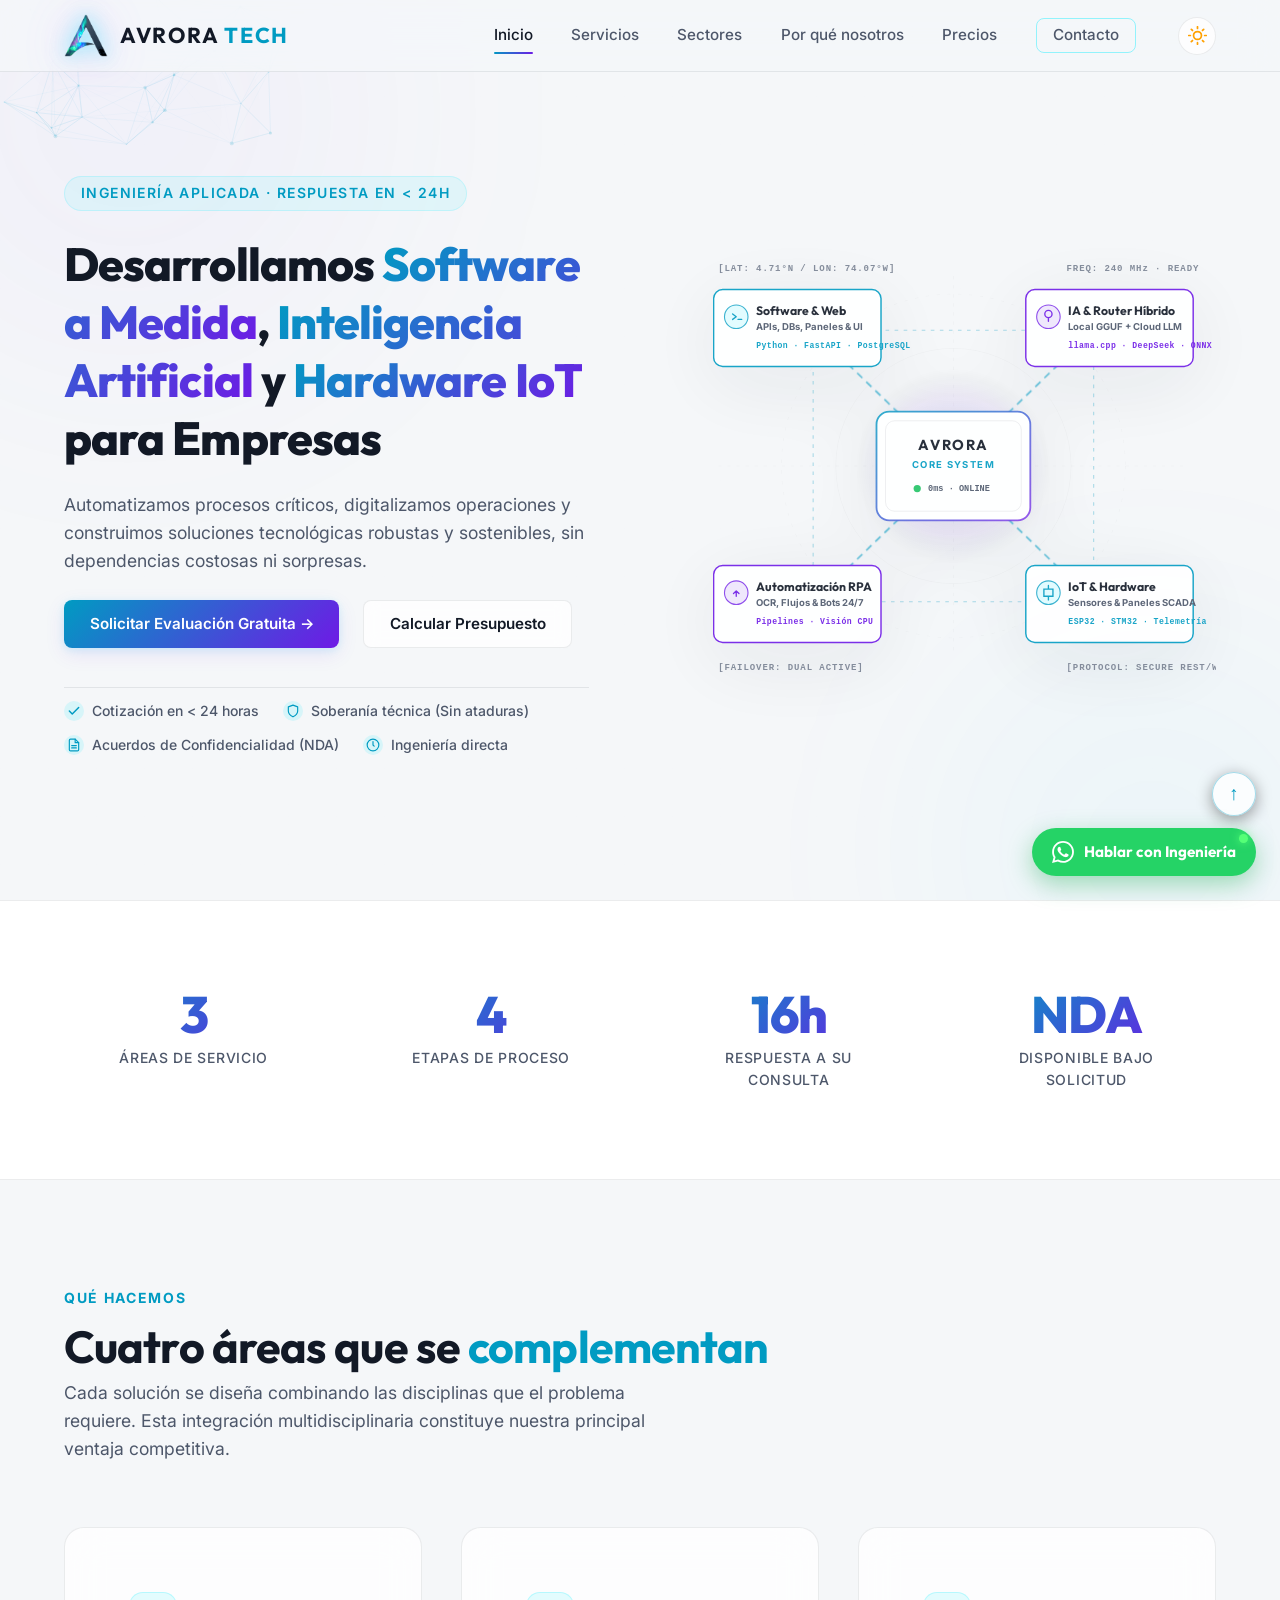
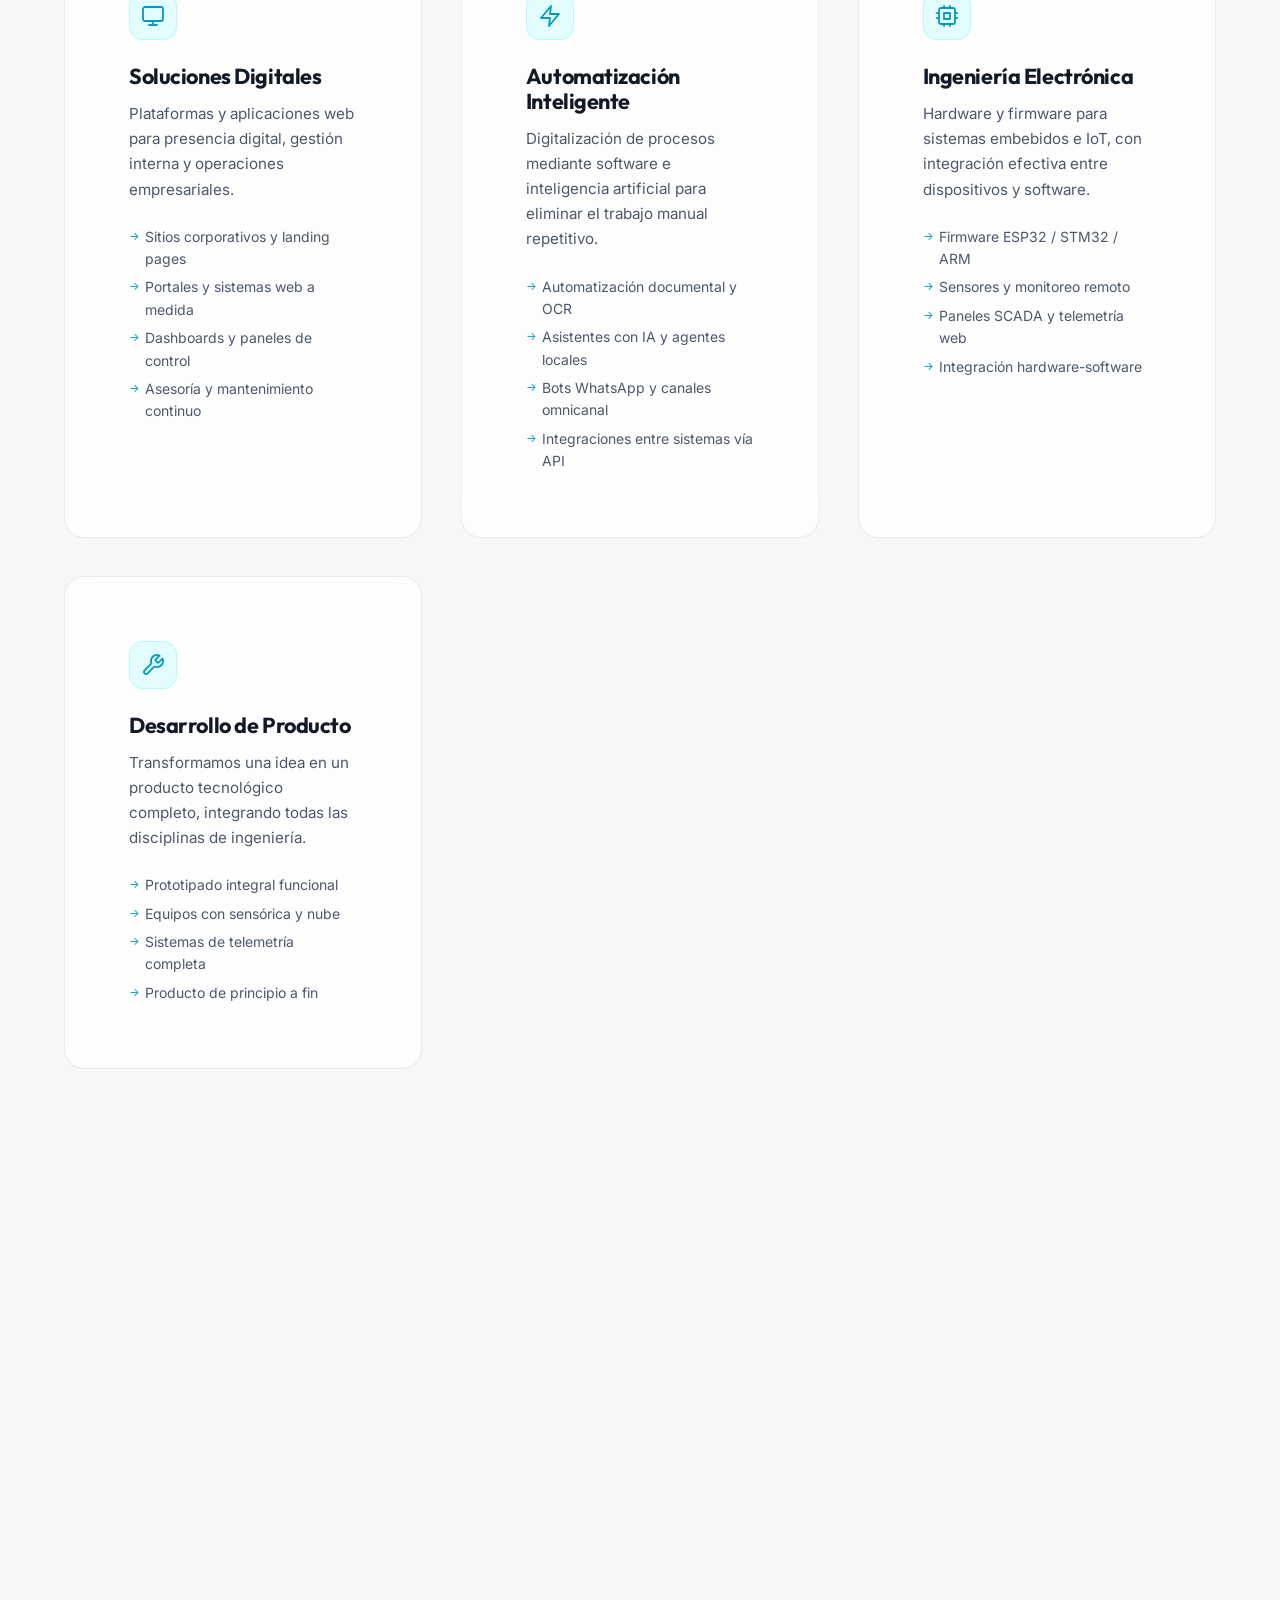
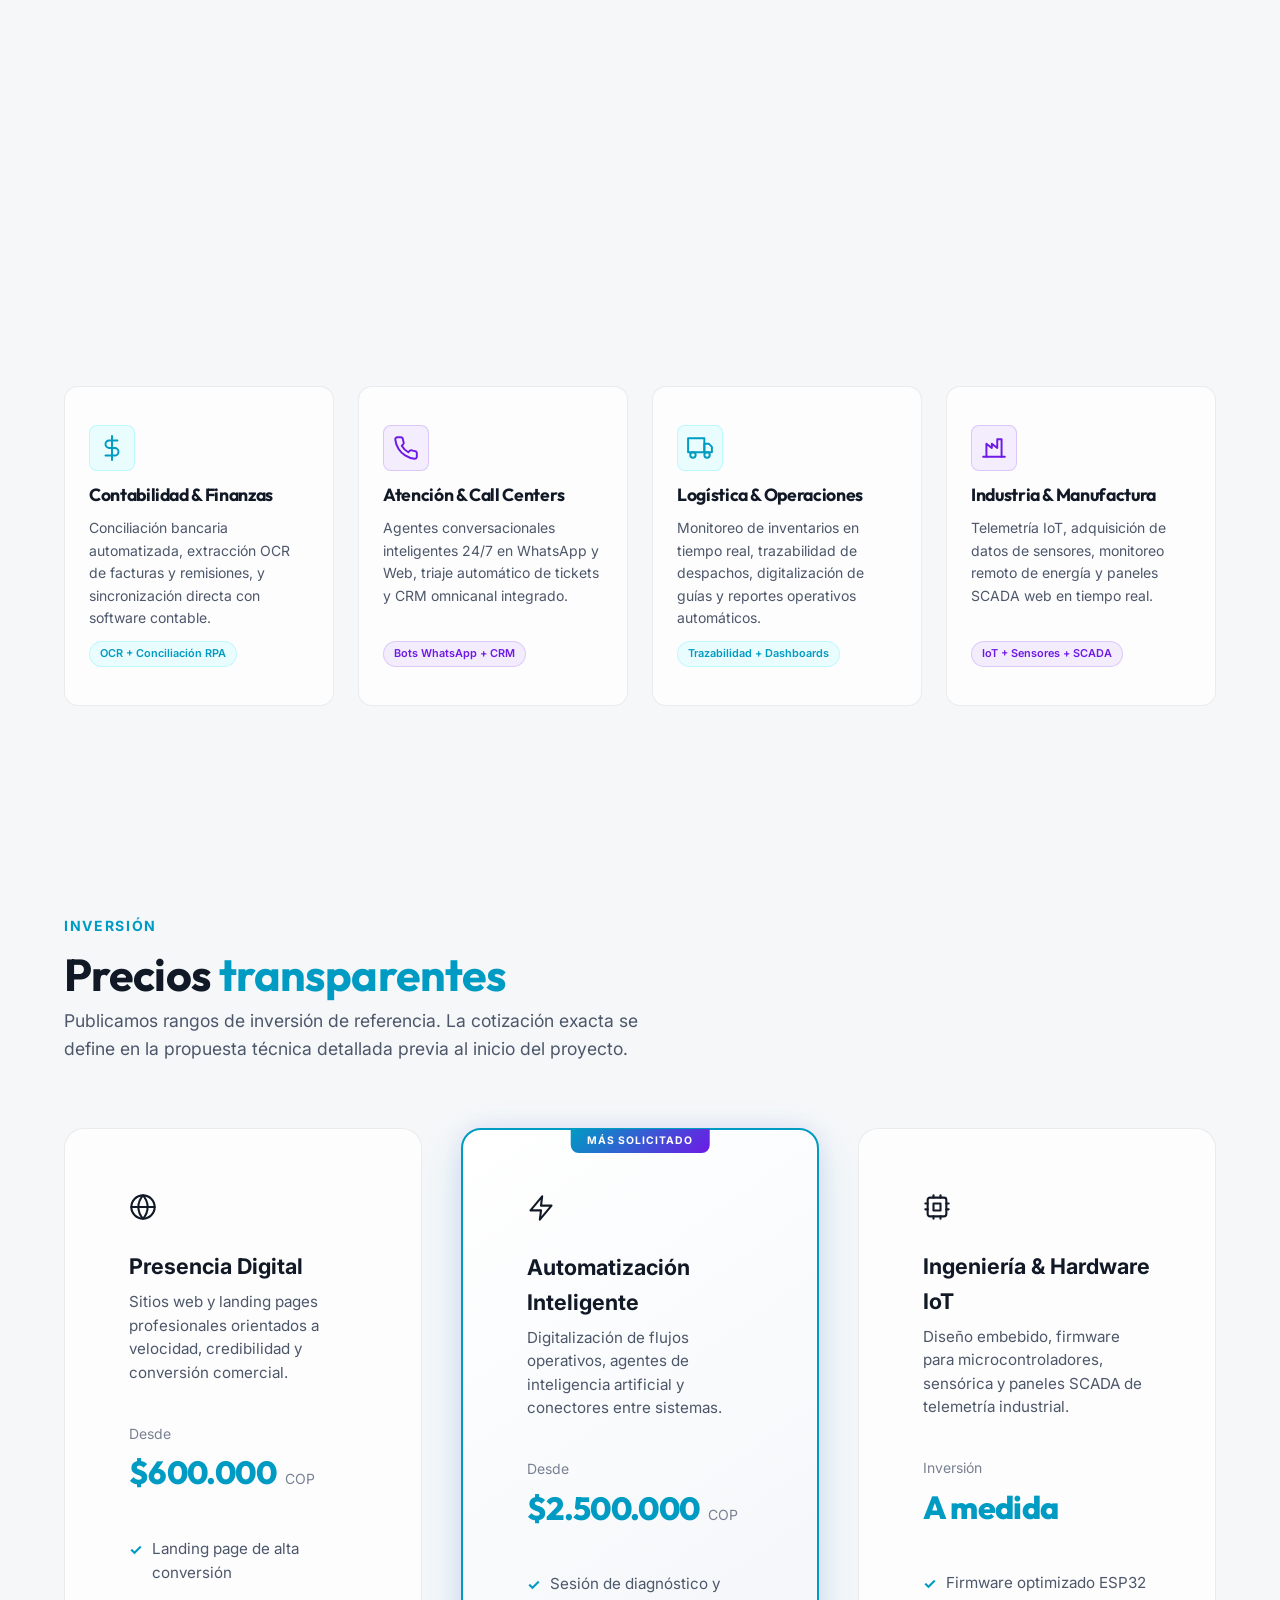
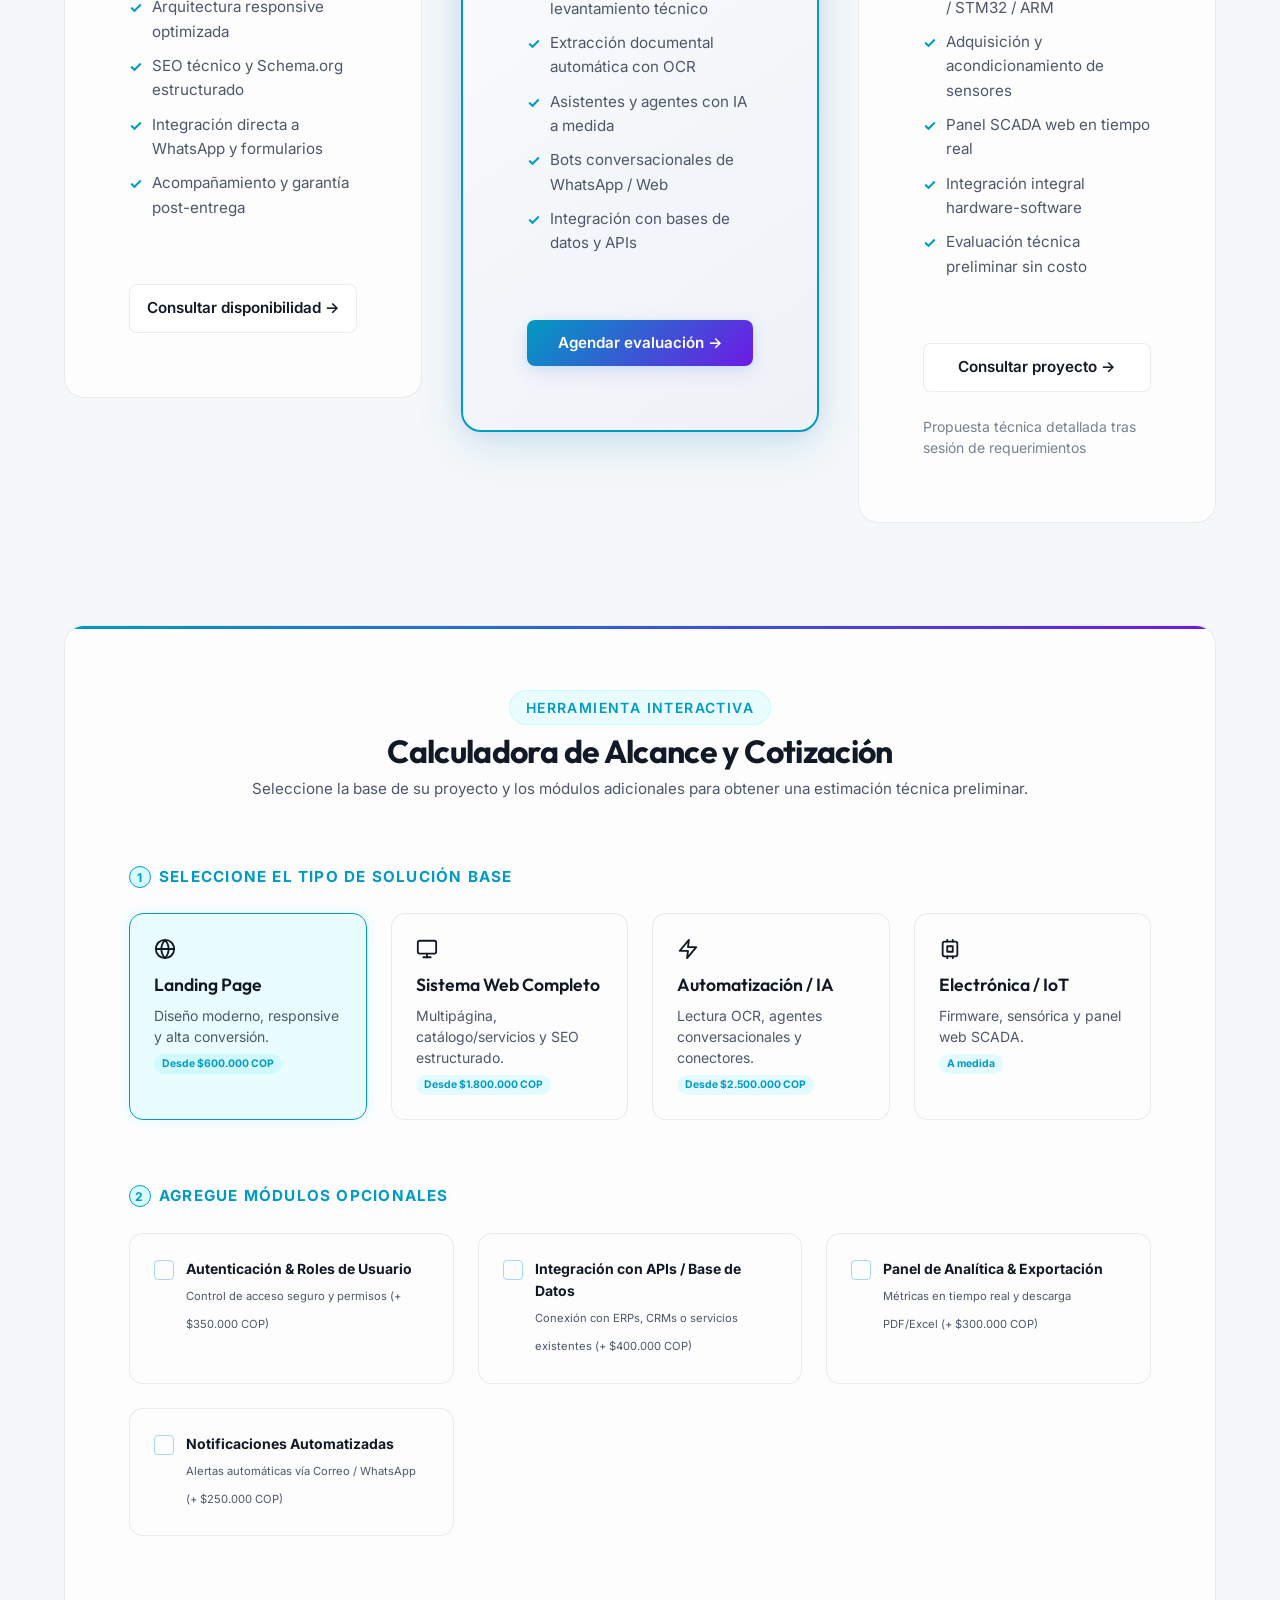
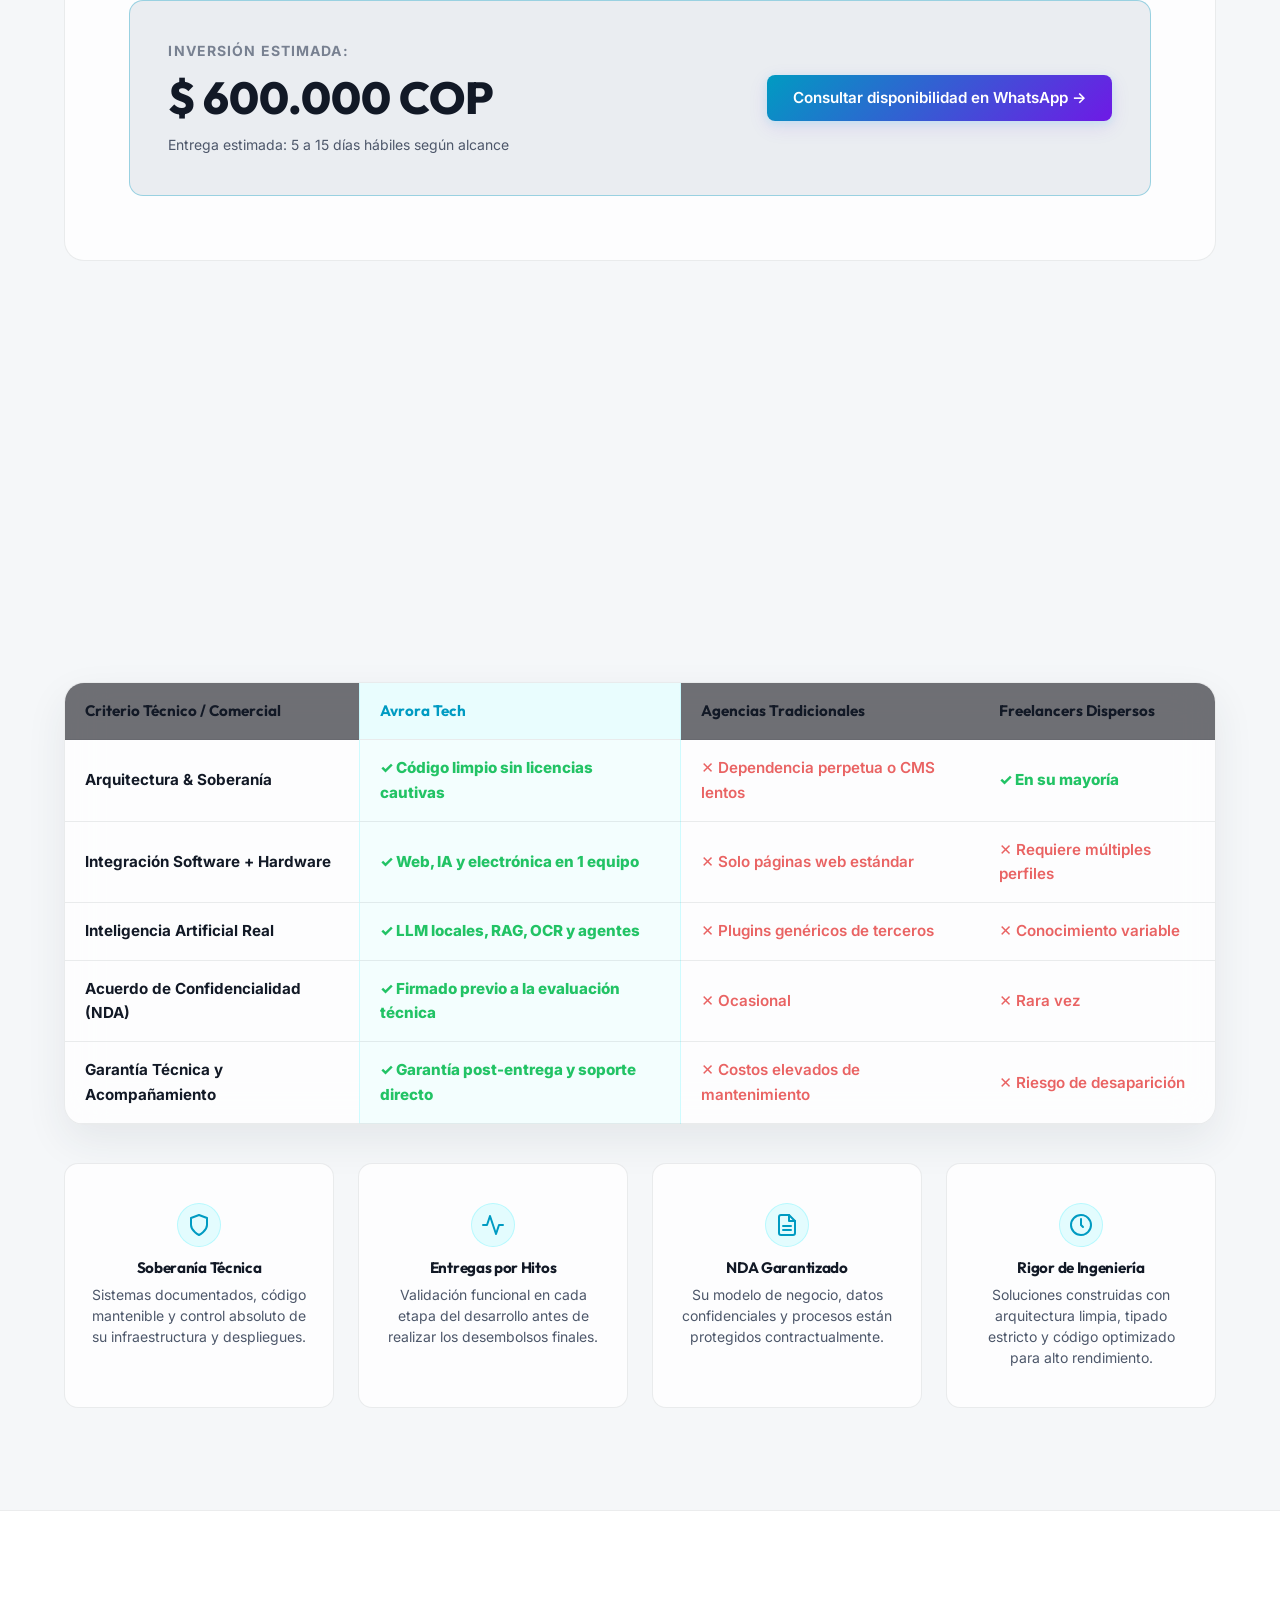
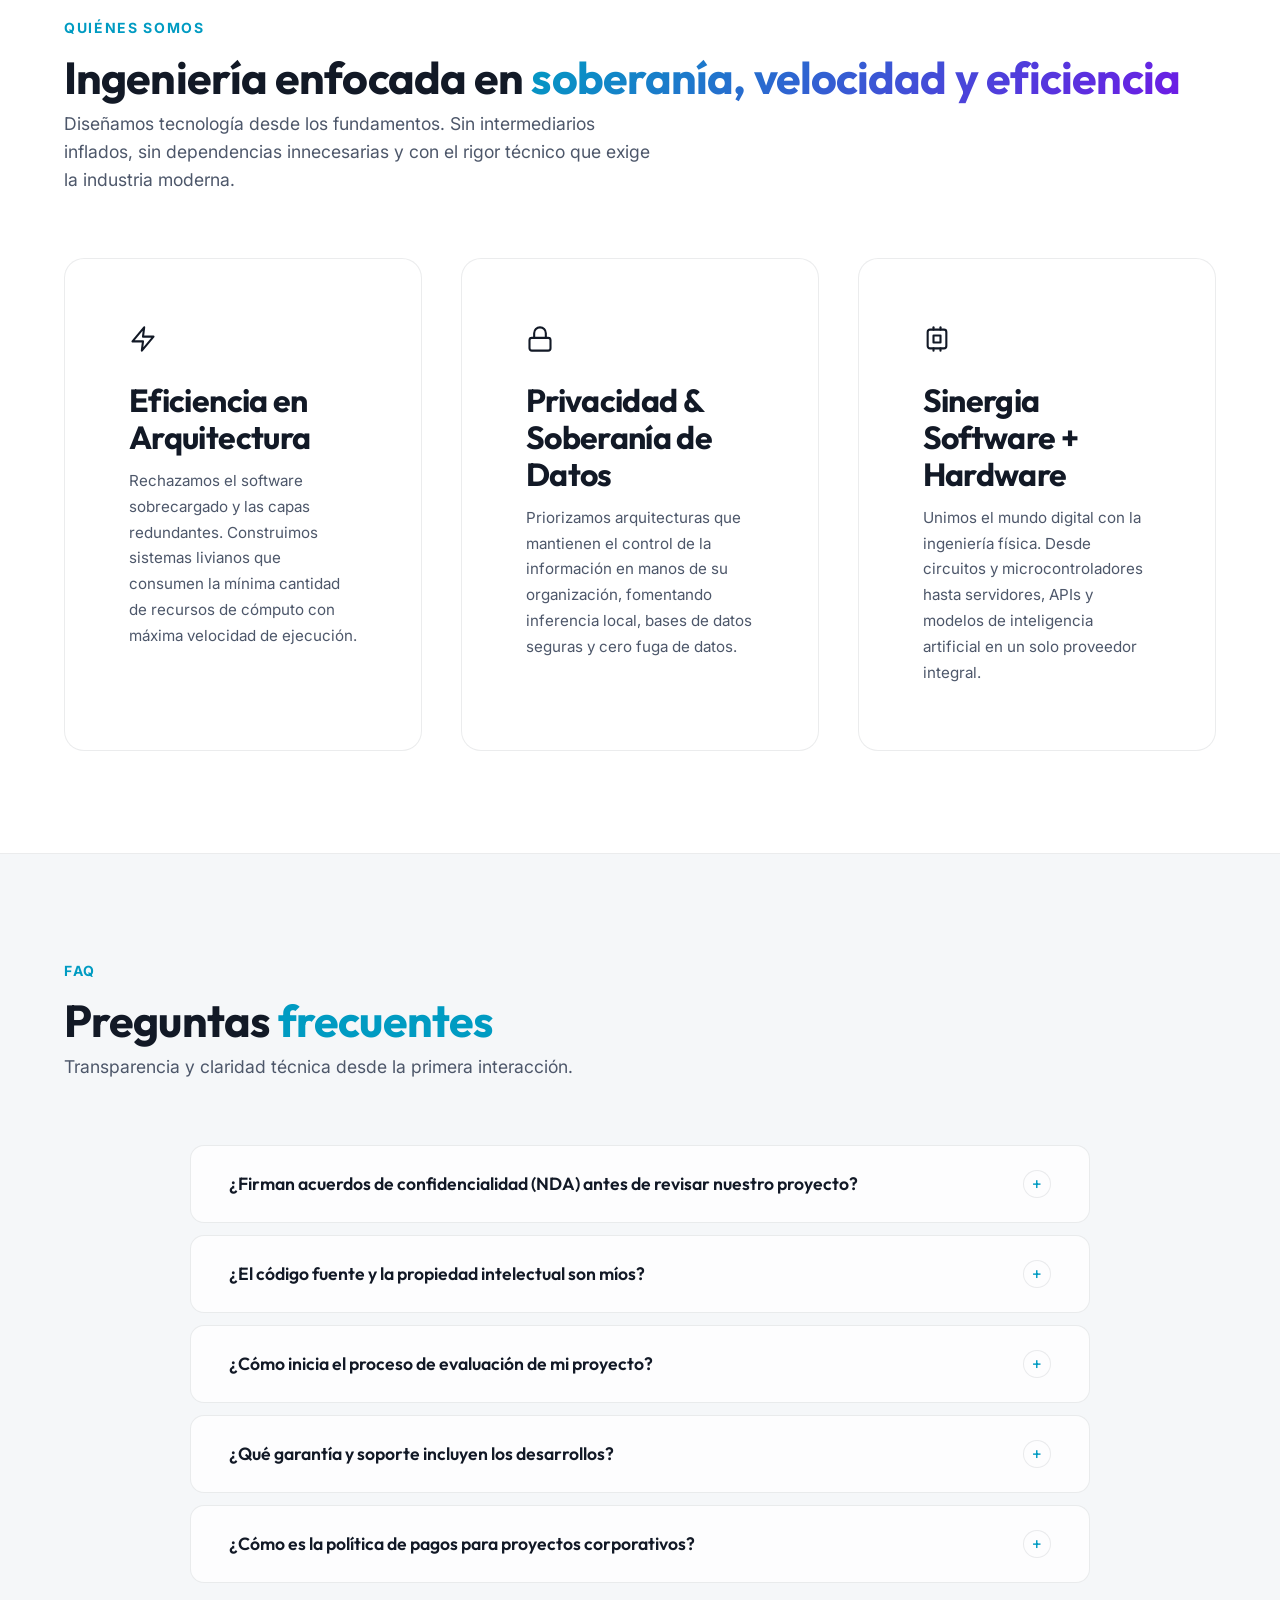
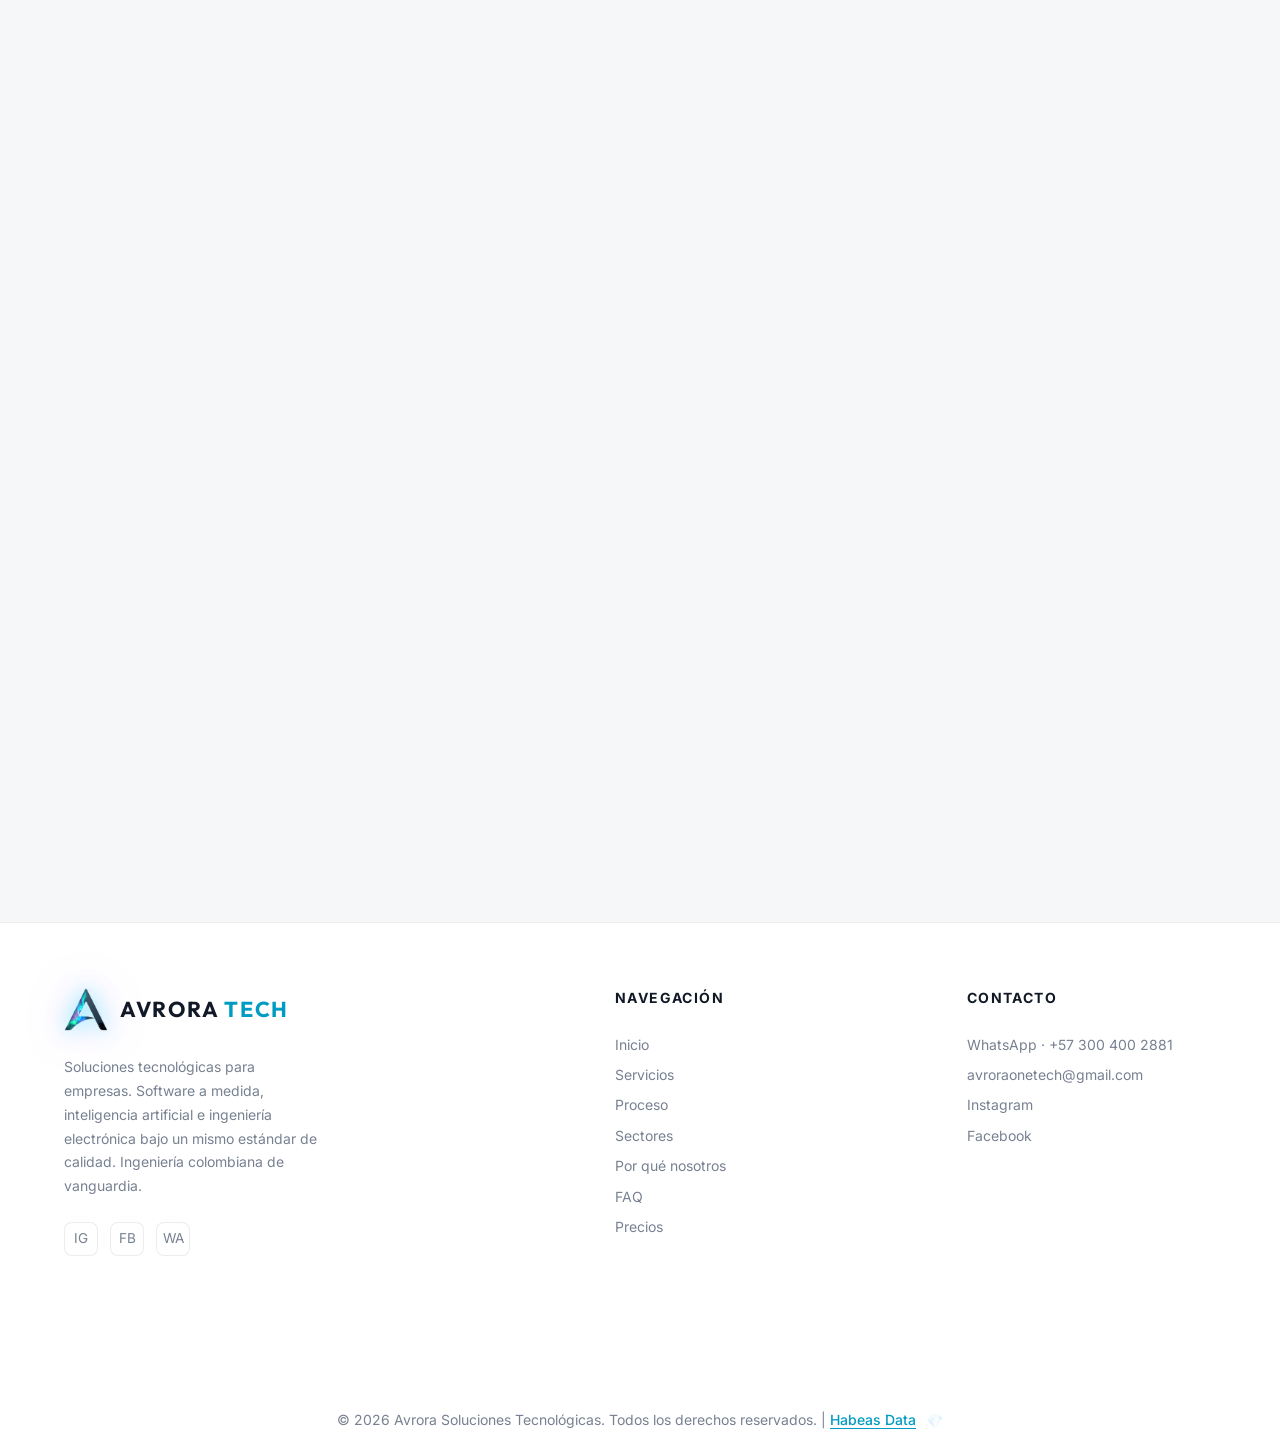
==== commit 2e5f22ec: "perf: boost scroll & rendering performance, enlarge and format hero architectural vector schematic, " ====
--- a/index.html
+++ b/index.html
@@ -289,97 +289,100 @@
 
                 <!-- ─── Hero SVG — Diagrama Técnico de Arquitectura e Ingeniería ─── -->
                 <div class="hero-visual reveal" aria-hidden="true">
-                    <svg viewBox="0 0 460 420" fill="none" xmlns="http://www.w3.org/2000/svg" class="blueprint-svg">
+                    <svg viewBox="0 0 580 480" fill="none" xmlns="http://www.w3.org/2000/svg" class="blueprint-svg">
                         <defs>
-                            <!-- Filtros de renderizado de alta precisión -->
-                            <filter id="bp-glow" x="-30%" y="-30%" width="160%" height="160%">
-                                <feGaussianBlur stdDeviation="3.5" result="blur" />
-                                <feMerge>
-                                    <feMergeNode in="blur" />
-                                    <feMergeNode in="SourceGraphic" />
-                                </feMerge>
-                            </filter>
                             <linearGradient id="bp-cyan-purple" x1="0%" y1="0%" x2="100%" y2="100%">
                                 <stop offset="0%" stop-color="var(--accent-cyan)" stop-opacity="0.9" />
                                 <stop offset="100%" stop-color="var(--accent-purple)" stop-opacity="0.8" />
                             </linearGradient>
                             <radialGradient id="bp-center-grad" cx="50%" cy="50%" r="50%">
-                                <stop offset="0%" stop-color="var(--accent-cyan)" stop-opacity="0.16" />
-                                <stop offset="70%" stop-color="var(--accent-purple)" stop-opacity="0.04" />
+                                <stop offset="0%" stop-color="var(--accent-cyan)" stop-opacity="0.2" />
+                                <stop offset="70%" stop-color="var(--accent-purple)" stop-opacity="0.06" />
                                 <stop offset="100%" stop-color="transparent" />
                             </radialGradient>
                         </defs>
 
-                        <!-- Retícula técnica de fondo -->
+                        <!-- Retícula técnica y guías de bus -->
                         <g opacity="0.35" stroke="var(--glass-border)">
-                            <line x1="40" y1="210" x2="420" y2="210" stroke-width="0.8" stroke-dasharray="3 6" />
-                            <line x1="230" y1="30" x2="230" y2="390" stroke-width="0.8" stroke-dasharray="3 6" />
-                            <circle cx="230" cy="210" r="170" stroke-width="0.8" stroke-dasharray="4 8" fill="none" />
-                            <circle cx="230" cy="210" r="115" stroke-width="0.8" fill="none" />
+                            <line x1="30" y1="240" x2="550" y2="240" stroke-width="1" stroke-dasharray="4 6" />
+                            <line x1="290" y1="30" x2="290" y2="450" stroke-width="1" stroke-dasharray="4 6" />
+                            <circle cx="290" cy="240" r="190" stroke-width="1" stroke-dasharray="4 8" fill="none" />
+                            <circle cx="290" cy="240" r="130" stroke-width="1" fill="none" />
                         </g>
 
                         <!-- Halo de núcleo -->
-                        <circle cx="230" cy="210" r="85" fill="url(#bp-center-grad)" />
-
-                        <!-- Bus de interconexión (Líneas de bus ortogonales y diagonales) -->
-                        <g stroke="var(--accent-cyan)" stroke-width="1.2" opacity="0.65">
-                            <line x1="230" y1="210" x2="100" y2="90" stroke-dasharray="4 4" class="orbit-line" />
-                            <line x1="230" y1="210" x2="360" y2="90" stroke-dasharray="4 4" class="orbit-line" />
-                            <line x1="230" y1="210" x2="360" y2="330" stroke-dasharray="4 4" class="orbit-line" />
-                            <line x1="230" y1="210" x2="100" y2="330" stroke-dasharray="4 4" class="orbit-line" />
+                        <circle cx="290" cy="240" r="110" fill="url(#bp-center-grad)" />
+
+                        <!-- Buses de conexión en cruz y diagonales -->
+                        <g stroke="var(--accent-cyan)" stroke-width="1.5" opacity="0.75">
+                            <line x1="290" y1="240" x2="135" y2="90" stroke-dasharray="4 4" class="orbit-line" />
+                            <line x1="290" y1="240" x2="445" y2="90" stroke-dasharray="4 4" class="orbit-line" />
+                            <line x1="290" y1="240" x2="445" y2="390" stroke-dasharray="4 4" class="orbit-line" />
+                            <line x1="290" y1="240" x2="135" y2="390" stroke-dasharray="4 4" class="orbit-line" />
                         </g>
 
                         <!-- Marco perimetral del sistema -->
-                        <polygon points="100,90 360,90 360,330 100,330" fill="none" stroke="var(--glass-border-hover)" stroke-width="1" stroke-dasharray="2 6" />
-
-                        <!-- NODO CENTRAL: Core Arquitectónico -->
-                        <rect x="175" y="165" width="110" height="90" rx="10" fill="var(--bg-elevated)" stroke="url(#bp-cyan-purple)" stroke-width="1.6" filter="url(#bp-glow)" />
-                        <rect x="183" y="173" width="94" height="74" rx="6" fill="var(--glass-bg)" stroke="var(--glass-border)" stroke-width="1" />
-                        <text x="230" y="202" text-anchor="middle" fill="var(--text-primary)" font-family="Outfit, sans-serif" font-size="12" font-weight="800" letter-spacing="2">AVRORA</text>
-                        <text x="230" y="218" text-anchor="middle" fill="var(--accent-cyan)" font-family="Inter, sans-serif" font-size="8.5" font-weight="700" letter-spacing="1.5">CORE SYSTEM</text>
-                        <circle cx="230" cy="233" r="3" fill="var(--status-success)" />
-
-                        <!-- NODO 1 (Superior Izquierda): Software Core -->
+                        <polygon points="135,90 445,90 445,390 135,390" fill="none" stroke="var(--glass-border-hover)" stroke-width="1.2" stroke-dasharray="4 6" />
+
+                        <!-- NODO CENTRAL: Core Arquitectónico Avrora -->
+                        <g>
+                            <rect x="205" y="180" width="170" height="120" rx="14" fill="var(--bg-elevated)" stroke="url(#bp-cyan-purple)" stroke-width="2" />
+                            <rect x="215" y="190" width="150" height="100" rx="10" fill="var(--glass-bg)" stroke="var(--glass-border)" stroke-width="1" />
+                            <text x="290" y="222" text-anchor="middle" fill="var(--text-primary)" font-family="Outfit, sans-serif" font-size="16" font-weight="800" letter-spacing="2">AVRORA</text>
+                            <text x="290" y="242" text-anchor="middle" fill="var(--accent-cyan)" font-family="Inter, sans-serif" font-size="10.5" font-weight="700" letter-spacing="1.5">CORE SYSTEM</text>
+                            <circle cx="250" cy="265" r="4" fill="var(--status-success)" />
+                            <text x="262" y="268" fill="var(--text-secondary)" font-family="monospace" font-size="9.5" font-weight="600">0ms · ONLINE</text>
+                        </g>
+
+                        <!-- NODO 1 (Superior Izquierda): Software & Web Ecosystem -->
                         <g class="node-pulse">
-                            <rect x="40" y="60" width="120" height="60" rx="8" fill="var(--bg-elevated)" stroke="var(--accent-cyan)" stroke-width="1.2" />
-                            <circle cx="60" cy="90" r="10" fill="hsla(var(--hue-cyan), 100%, 50%, 0.1)" stroke="var(--accent-cyan)" stroke-width="1" />
-                            <path d="M56 87l3 3-3 3M61 93h4" stroke="var(--accent-cyan)" stroke-width="1.2" stroke-linecap="round" stroke-linejoin="round" />
-                            <text x="80" y="86" fill="var(--text-primary)" font-family="Outfit, sans-serif" font-size="10" font-weight="700">Software &amp; Web</text>
-                            <text x="80" y="100" fill="var(--text-secondary)" font-family="Inter, sans-serif" font-size="7.5">APIs, DB &amp; UI</text>
+                            <rect x="25" y="45" width="185" height="85" rx="10" fill="var(--bg-elevated)" stroke="var(--accent-cyan)" stroke-width="1.6" />
+                            <circle cx="50" cy="75" r="13" fill="hsla(var(--hue-cyan), 100%, 50%, 0.12)" stroke="var(--accent-cyan)" stroke-width="1.2" />
+                            <path d="M46 72l4 3-4 3M52 78h4" stroke="var(--accent-cyan)" stroke-width="1.5" stroke-linecap="round" stroke-linejoin="round" />
+                            <text x="72" y="73" fill="var(--text-primary)" font-family="Outfit, sans-serif" font-size="13.5" font-weight="700">Software &amp; Web</text>
+                            <text x="72" y="90" fill="var(--text-secondary)" font-family="Inter, sans-serif" font-size="10.5">APIs, DBs, Paneles &amp; UI</text>
+                            <text x="72" y="110" fill="var(--accent-cyan)" font-family="monospace" font-size="9" letter-spacing="0.5">Python · FastAPI · PostgreSQL</text>
                         </g>
 
-                        <!-- NODO 2 (Superior Derecha): Inteligencia Artificial -->
+                        <!-- NODO 2 (Superior Derecha): IA & Router Híbrido -->
                         <g class="node-pulse-2">
-                            <rect x="300" y="60" width="120" height="60" rx="8" fill="var(--bg-elevated)" stroke="var(--accent-purple)" stroke-width="1.2" />
-                            <circle cx="320" cy="90" r="10" fill="hsla(var(--hue-purple), 80%, 55%, 0.1)" stroke="var(--accent-purple)" stroke-width="1" />
-                            <path d="M317 87a3 3 0 1 0 6 0 3 3 0 0 0-6 0M320 90v4" stroke="var(--accent-purple)" stroke-width="1.2" stroke-linecap="round" />
-                            <text x="338" y="86" fill="var(--text-primary)" font-family="Outfit, sans-serif" font-size="10" font-weight="700">IA &amp; Agentes</text>
-                            <text x="338" y="100" fill="var(--text-secondary)" font-family="Inter, sans-serif" font-size="7.5">LLMs &amp; OCR Local</text>
+                            <rect x="370" y="45" width="185" height="85" rx="10" fill="var(--bg-elevated)" stroke="var(--accent-purple)" stroke-width="1.6" />
+                            <circle cx="395" cy="75" r="13" fill="hsla(var(--hue-purple), 80%, 55%, 0.12)" stroke="var(--accent-purple)" stroke-width="1.2" />
+                            <path d="M391 72a4 4 0 1 0 8 0 4 4 0 0 0-8 0M395 76v4" stroke="var(--accent-purple)" stroke-width="1.5" stroke-linecap="round" />
+                            <text x="417" y="73" fill="var(--text-primary)" font-family="Outfit, sans-serif" font-size="13.5" font-weight="700">IA &amp; Router Híbrido</text>
+                            <text x="417" y="90" fill="var(--text-secondary)" font-family="Inter, sans-serif" font-size="10.5">Local GGUF + Cloud LLM</text>
+                            <text x="417" y="110" fill="var(--accent-purple)" font-family="monospace" font-size="9" letter-spacing="0.5">llama.cpp · DeepSeek · ONNX</text>
                         </g>
 
-                        <!-- NODO 3 (Inferior Derecha): Hardware & IoT -->
+                        <!-- NODO 3 (Inferior Izquierda): Automatización & RPA -->
+                        <g class="node-pulse">
+                            <rect x="25" y="350" width="185" height="85" rx="10" fill="var(--bg-elevated)" stroke="var(--accent-purple)" stroke-width="1.6" />
+                            <circle cx="50" cy="380" r="13" fill="hsla(var(--hue-purple), 80%, 55%, 0.12)" stroke="var(--accent-purple)" stroke-width="1.2" />
+                            <path d="M47 381l3-3 3 3M50 378v6" stroke="var(--accent-purple)" stroke-width="1.5" stroke-linecap="round" stroke-linejoin="round" />
+                            <text x="72" y="378" fill="var(--text-primary)" font-family="Outfit, sans-serif" font-size="13.5" font-weight="700">Automatización RPA</text>
+                            <text x="72" y="395" fill="var(--text-secondary)" font-family="Inter, sans-serif" font-size="10.5">OCR, Flujos &amp; Bots 24/7</text>
+                            <text x="72" y="415" fill="var(--accent-purple)" font-family="monospace" font-size="9" letter-spacing="0.5">Pipelines · Visión CPU</text>
+                        </g>
+
+                        <!-- NODO 4 (Inferior Derecha): Hardware & IoT Embebido -->
                         <g class="node-pulse-3">
-                            <rect x="300" y="300" width="120" height="60" rx="8" fill="var(--bg-elevated)" stroke="var(--accent-cyan)" stroke-width="1.2" />
-                            <circle cx="320" cy="330" r="10" fill="hsla(var(--hue-cyan), 100%, 50%, 0.1)" stroke="var(--accent-cyan)" stroke-width="1" />
-                            <path d="M316 327h8v6h-8zM320 324v3M320 333v3" stroke="var(--accent-cyan)" stroke-width="1.2" stroke-linecap="round" />
-                            <text x="338" y="326" fill="var(--text-primary)" font-family="Outfit, sans-serif" font-size="10" font-weight="700">IoT &amp; Hardware</text>
-                            <text x="338" y="340" fill="var(--text-secondary)" font-family="Inter, sans-serif" font-size="7.5">ESP32 / SCADA</text>
+                            <rect x="370" y="350" width="185" height="85" rx="10" fill="var(--bg-elevated)" stroke="var(--accent-cyan)" stroke-width="1.6" />
+                            <circle cx="395" cy="380" r="13" fill="hsla(var(--hue-cyan), 100%, 50%, 0.12)" stroke="var(--accent-cyan)" stroke-width="1.2" />
+                            <path d="M390 376h10v8h-10zM395 372v4M395 384v4" stroke="var(--accent-cyan)" stroke-width="1.5" stroke-linecap="round" />
+                            <text x="417" y="378" fill="var(--text-primary)" font-family="Outfit, sans-serif" font-size="13.5" font-weight="700">IoT &amp; Hardware</text>
+                            <text x="417" y="395" fill="var(--text-secondary)" font-family="Inter, sans-serif" font-size="10.5">Sensores &amp; Paneles SCADA</text>
+                            <text x="417" y="415" fill="var(--accent-cyan)" font-family="monospace" font-size="9" letter-spacing="0.5">ESP32 · STM32 · Telemetría</text>
                         </g>
 
-                        <!-- NODO 4 (Inferior Izquierda): Automatización RPA -->
-                        <g class="node-pulse">
-                            <rect x="40" y="300" width="120" height="60" rx="8" fill="var(--bg-elevated)" stroke="var(--accent-purple)" stroke-width="1.2" />
-                            <circle cx="60" cy="330" r="10" fill="hsla(var(--hue-purple), 80%, 55%, 0.1)" stroke="var(--accent-purple)" stroke-width="1" />
-                            <path d="M57 330l3-3 3 3M60 327v6" stroke="var(--accent-purple)" stroke-width="1.2" stroke-linecap="round" stroke-linejoin="round" />
-                            <text x="78" y="326" fill="var(--text-primary)" font-family="Outfit, sans-serif" font-size="10" font-weight="700">Automatización</text>
-                            <text x="78" y="340" fill="var(--text-secondary)" font-family="Inter, sans-serif" font-size="7.5">Pipelines &amp; RPA</text>
-                        </g>
-
                         <!-- Indicadores de estado de telemetría en esquinas -->
-                        <text x="40" y="45" fill="var(--text-tertiary)" font-family="monospace" font-size="8" letter-spacing="1">[STATUS: OPTIMAL]</text>
-                        <text x="340" y="45" fill="var(--text-tertiary)" font-family="monospace" font-size="8" letter-spacing="1">FREQ: 240 MHz</text>
-                        <text x="40" y="385" fill="var(--text-tertiary)" font-family="monospace" font-size="8" letter-spacing="1">4.71°N / 74.07°W</text>
-                        <text x="330" y="385" fill="var(--text-tertiary)" font-family="monospace" font-size="8" lett        <!-- ─── Stats / Métricas ─── -->
+                        <text x="30" y="25" fill="var(--text-tertiary)" font-family="monospace" font-size="10" letter-spacing="1">[LAT: 4.71°N / LON: 74.07°W]</text>
+                        <text x="415" y="25" fill="var(--text-tertiary)" font-family="monospace" font-size="10" letter-spacing="1">FREQ: 240 MHz · READY</text>
+                        <text x="30" y="465" fill="var(--text-tertiary)" font-family="monospace" font-size="10" letter-spacing="1">[FAILOVER: DUAL ACTIVE]</text>
+                        <text x="415" y="465" fill="var(--text-tertiary)" font-family="monospace" font-size="10" letter-spacing="1">[PROTOCOL: SECURE REST/WS]</text>
+                    </svg>
+                </div>
+            </div>
+        </section>
         <section class="stats-section" aria-label="Métricas clave">
             <div class="container">
                 <div class="stats-grid">
@@ -499,18 +502,18 @@
                     <div class="teaser-left">
                         <span class="teaser-badge">
                             <span class="teaser-dot"></span>
-                            En desarrollo activo
+                            Proyecto Core en Desarrollo
                         </span>
-                        <h3 class="teaser-title">AVRORA ONE — Agente de IA local</h3>
-                        <p class="teaser-desc">Plataforma cognitiva modular para Windows: inferencia local con llama.cpp, embeddings semánticos ONNX, visión en CPU, memoria persistente SQLite WAL y más de 22 herramientas nativas. Operación 100% offline y privada.</p>
+                        <h3 class="teaser-title">AVRORA ONE — Agente Cognitivo de Escritorio</h3>
+                        <p class="teaser-desc">Acompañamiento inteligente y automatización absoluta en Windows: orquestador híbrido con inferencia local GGUF (llama.cpp) y modelos en la nube (DeepSeek/OpenAI), visión por computador en CPU, memoria semántica SQLite WAL y más de 22 herramientas de sistema.</p>
                     </div>
                     <div class="teaser-right" style="display:flex; gap:10px; flex-wrap:wrap;">
                         <a href="avrora-one.html" class="btn btn-primary" data-track="teaser_avrora_one_landing">
-                            Conocer arquitectura y avances →
+                            Conocer arquitectura y capacidades →
                         </a>
-                        <a href="https://wa.me/573004002881?text=Hola%20Avrora,%20quiero%20más%20información%20sobre%20AVRORA%20ONE"
+                        <a href="https://wa.me/573004002881?text=Hola%20Avrora%20Tech,%20quiero%20conocer%20más%20sobre%20AVRORA%20ONE"
                             target="_blank" rel="noopener" class="btn btn-secondary" data-track="teaser_avrora_one_click">
-                            Notifícame al lanzar
+                            Solicitar Demo Técnica
                         </a>
                     </div>
                 </div>
--- a/css/style.css
+++ b/css/style.css
@@ -157,38 +157,26 @@
     --contact-chip-hover-bg: hsla(var(--hue-cyan), 100%, 38%, 0.1);
 }
 
-/* ─── Light Mode Dynamic Futuristic Motion ─── */
+/* ─── Light Mode Dynamic Futuristic Motion (GPU Accelerated) ─── */
 html.light-theme .aurora-bg::before,
 body.light-theme .aurora-bg::before {
-    background: radial-gradient(circle, hsla(265, 85%, 65%, 0.28), transparent 70%);
-    animation: aurora-drift-1 18s ease-in-out infinite alternate, aurora-hue-pulse 20s ease-in-out infinite alternate;
+    background: radial-gradient(circle, hsla(265, 85%, 65%, 0.22), transparent 70%);
+    animation: aurora-drift-1 25s ease-in-out infinite alternate;
 }
 
 html.light-theme .aurora-bg::after,
 body.light-theme .aurora-bg::after {
-    background: radial-gradient(circle, hsla(192, 100%, 50%, 0.28), transparent 70%);
-    animation: aurora-drift-2 15s ease-in-out infinite alternate, aurora-hue-pulse 24s ease-in-out infinite alternate-reverse;
-}
-
-@keyframes aurora-hue-pulse {
-    0% { filter: blur(100px) hue-rotate(0deg); }
-    50% { filter: blur(120px) hue-rotate(30deg); }
-    100% { filter: blur(100px) hue-rotate(-20deg); }
+    background: radial-gradient(circle, hsla(192, 100%, 50%, 0.22), transparent 70%);
+    animation: aurora-drift-2 20s ease-in-out infinite alternate;
 }
 
 html.light-theme .noise-overlay,
 body.light-theme .noise-overlay {
-    opacity: 0.05;
+    opacity: 0.04;
     background-image: 
-        linear-gradient(to right, rgba(0, 160, 220, 0.1) 1px, transparent 1px),
-        linear-gradient(to bottom, rgba(0, 160, 220, 0.1) 1px, transparent 1px);
-    background-size: 44px 44px;
-    animation: gridMove 35s linear infinite;
-}
-
-@keyframes gridMove {
-    0% { background-position: 0 0; }
-    100% { background-position: 44px 44px; }
+        linear-gradient(to right, rgba(0, 160, 220, 0.08) 1px, transparent 1px),
+        linear-gradient(to bottom, rgba(0, 160, 220, 0.08) 1px, transparent 1px);
+    background-size: 48px 48px;
 }
 
 /* ─── Hero Visual SVG Sharp Light Mode Styling ─── */
@@ -772,32 +760,83 @@
     min-height: 100dvh;
     display: flex;
     align-items: center;
-    padding-top: var(--header-h);
+    padding-top: calc(var(--header-h) + var(--space-md));
+    padding-bottom: var(--space-xl);
+}
+
+.hero-split {
+    display: grid;
+    grid-template-columns: 1fr 1.08fr;
+    gap: var(--space-xl);
+    align-items: center;
+    width: 100%;
+}
+
+@media (max-width: 992px) {
+    .hero-split {
+        grid-template-columns: 1fr;
+        gap: var(--space-xl);
+        text-align: center;
+    }
+
+    .hero-content {
+        max-width: 100% !important;
+    }
+
+    .hero-cta,
+    .hero-trust-bar {
+        justify-content: center;
+    }
 }
 
 .hero-content {
-    max-width: 780px;
+    max-width: 580px;
+    z-index: 2;
 }
 
 .hero-title {
-    font-size: clamp(1.75rem, 1.2rem + 1.8vw, 2.75rem);
-    line-height: 1.35;
-    font-weight: 700;
-    margin-bottom: var(--space-lg);
+    font-size: clamp(1.85rem, 1.3rem + 2vw, 3rem);
+    line-height: 1.25;
+    font-weight: 800;
+    margin-bottom: var(--space-md);
+    letter-spacing: -0.02em;
 }
 
 .hero-subtitle {
-    font-size: var(--text-lg);
+    font-size: var(--text-base);
     color: var(--text-secondary);
     margin-bottom: var(--space-lg);
-    max-width: 600px;
-    line-height: 1.7;
+    line-height: 1.65;
 }
 
 .hero-cta {
     display: flex;
     gap: var(--space-md);
     flex-wrap: wrap;
+    margin-bottom: var(--space-lg);
+}
+
+/* ─── Hero Visual & Blueprint Vector Graphics ─── */
+.hero-visual {
+    width: 100%;
+    display: flex;
+    justify-content: center;
+    align-items: center;
+    position: relative;
+    z-index: 1;
+}
+
+.blueprint-svg {
+    width: 100%;
+    max-width: 620px;
+    height: auto;
+    display: block;
+    filter: drop-shadow(0 16px 40px var(--shadow-color));
+    transition: transform var(--duration-normal) var(--ease-out-expo);
+}
+
+.blueprint-svg:hover {
+    transform: scale(1.02);
 }
 
 /* --- Layer 8: Glass Cards --- */
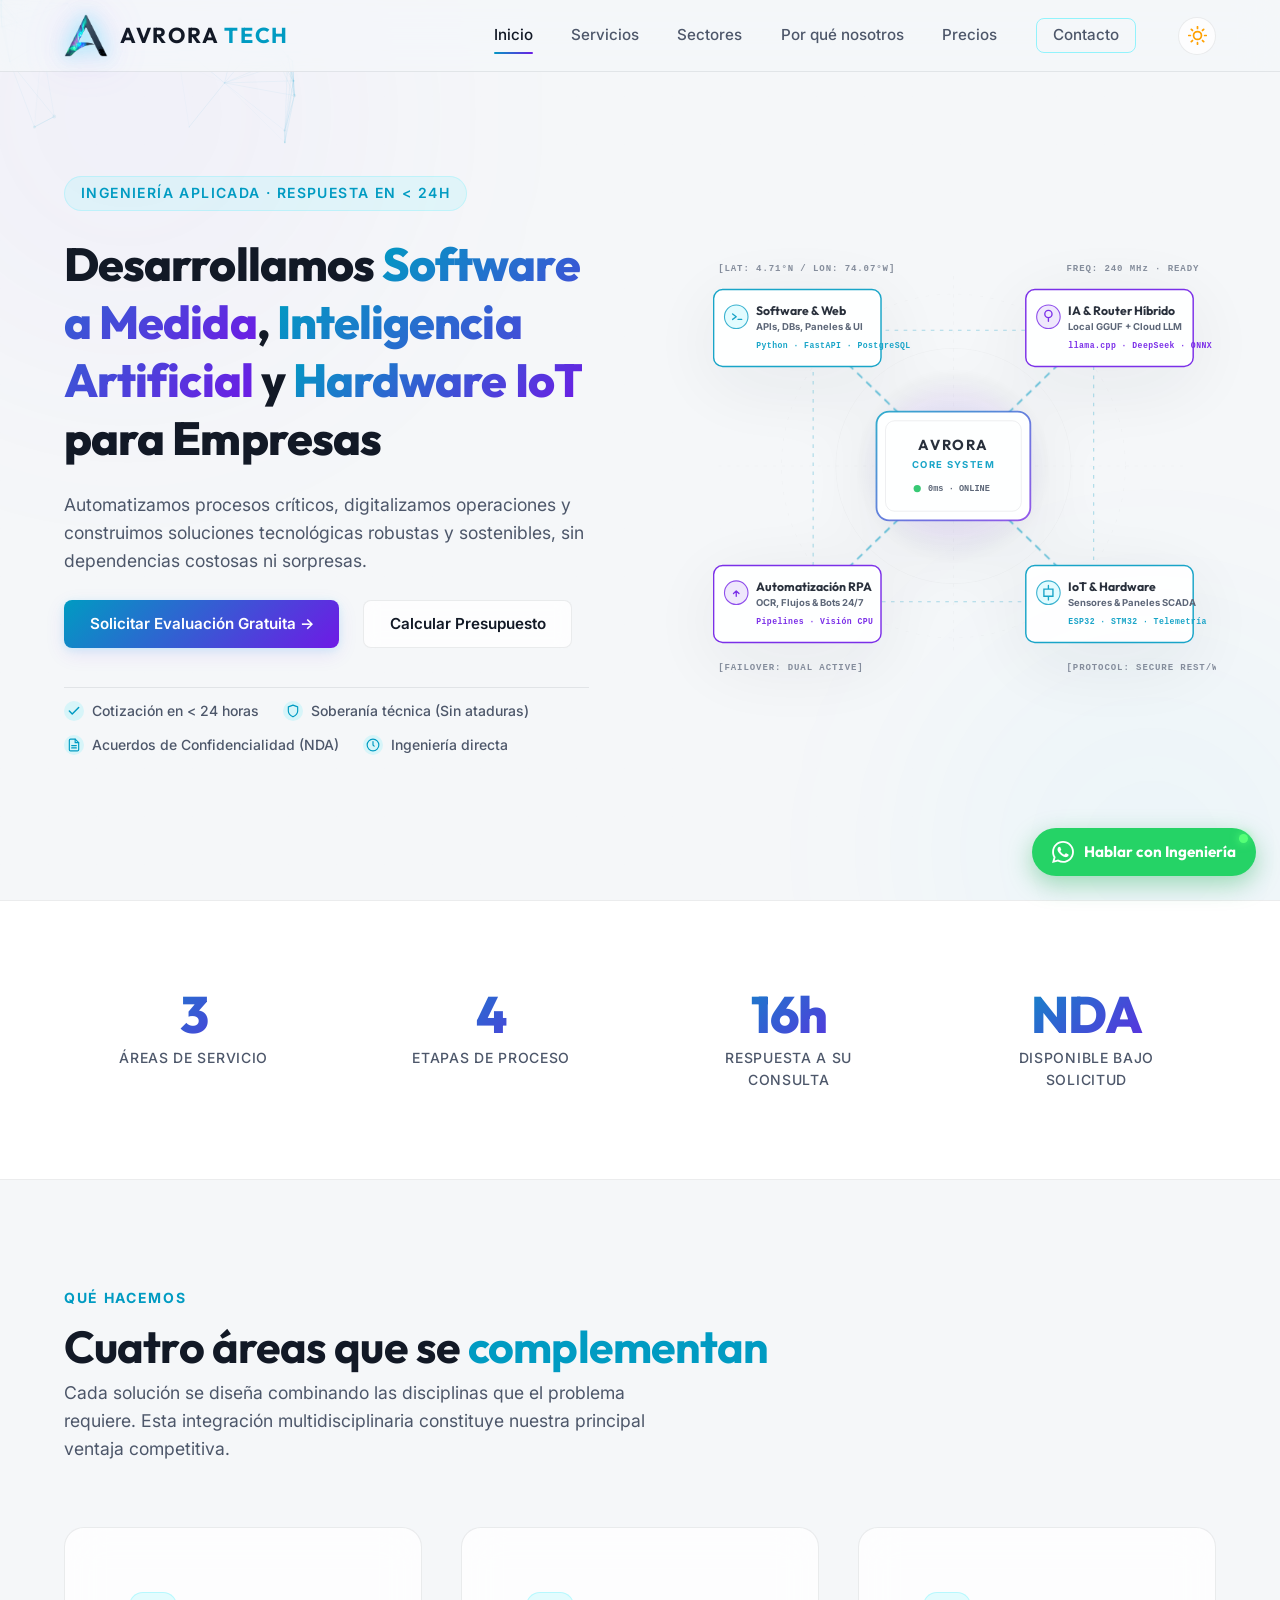
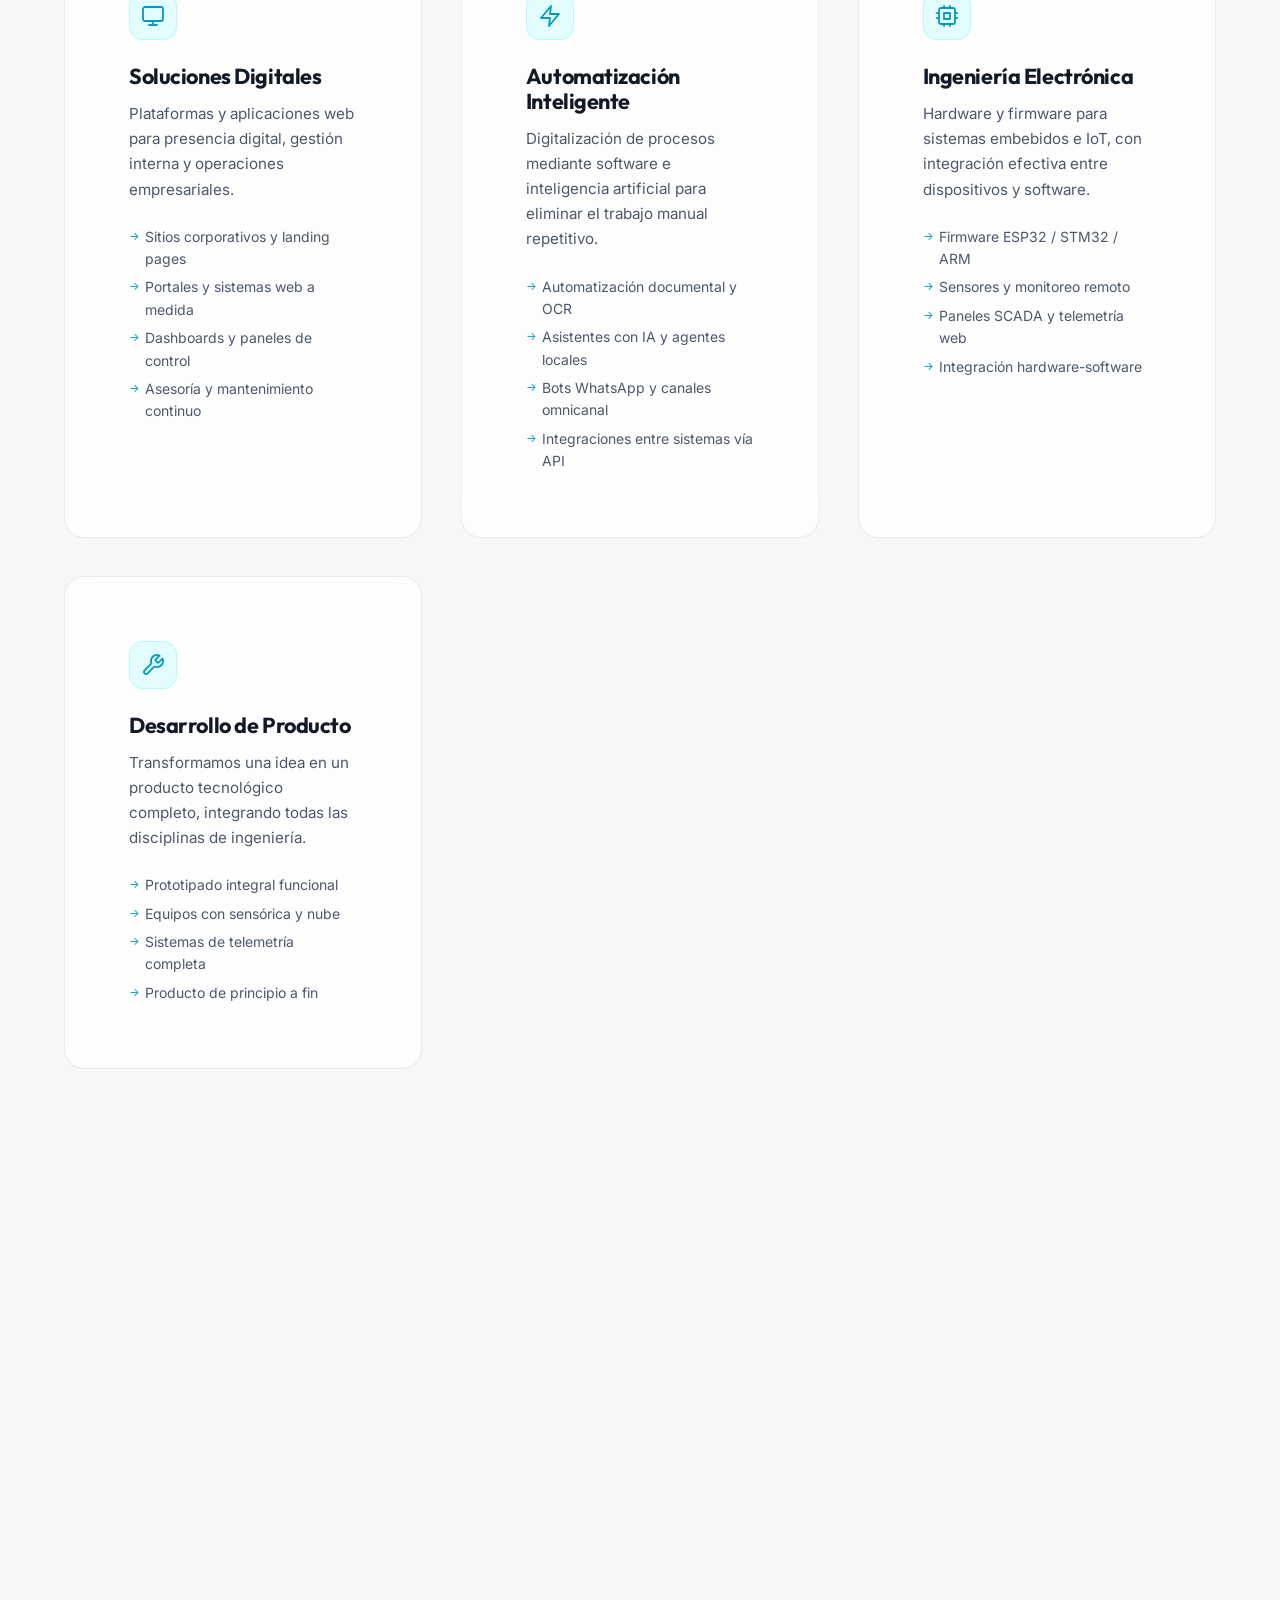
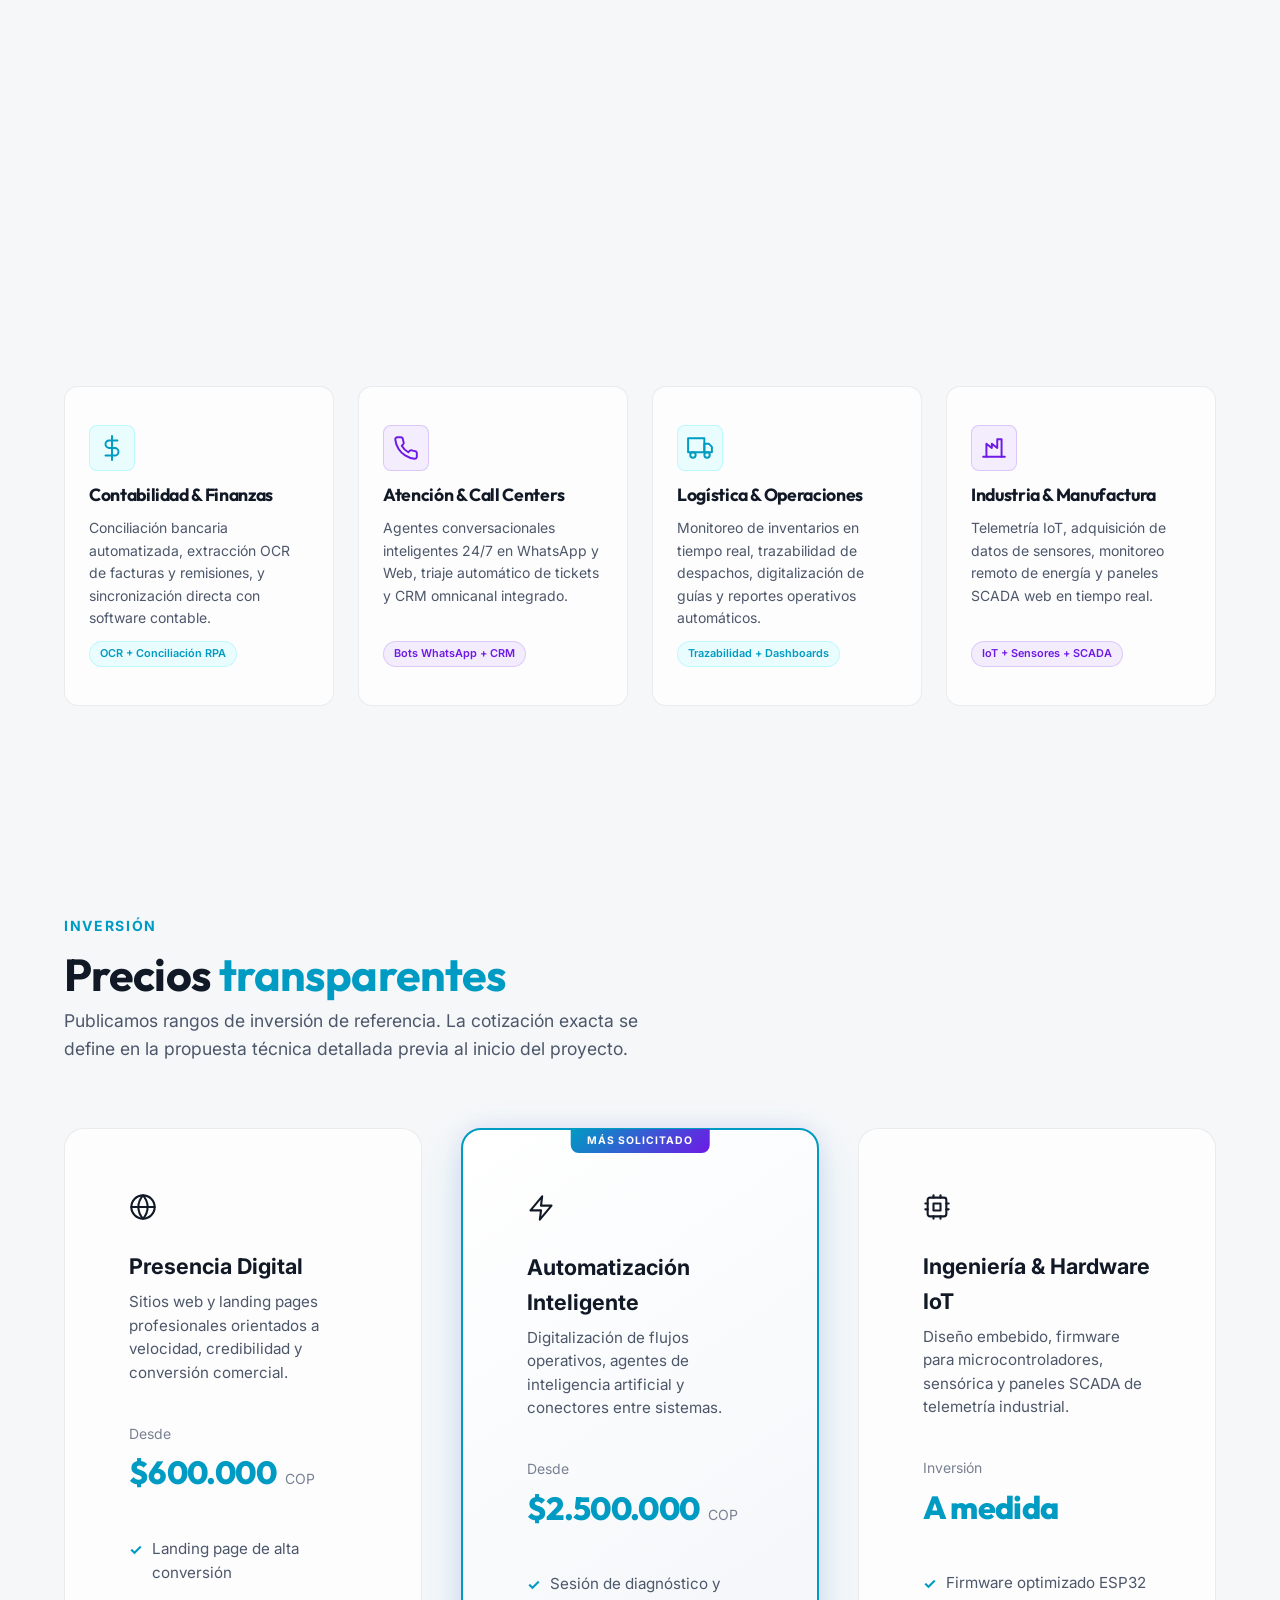
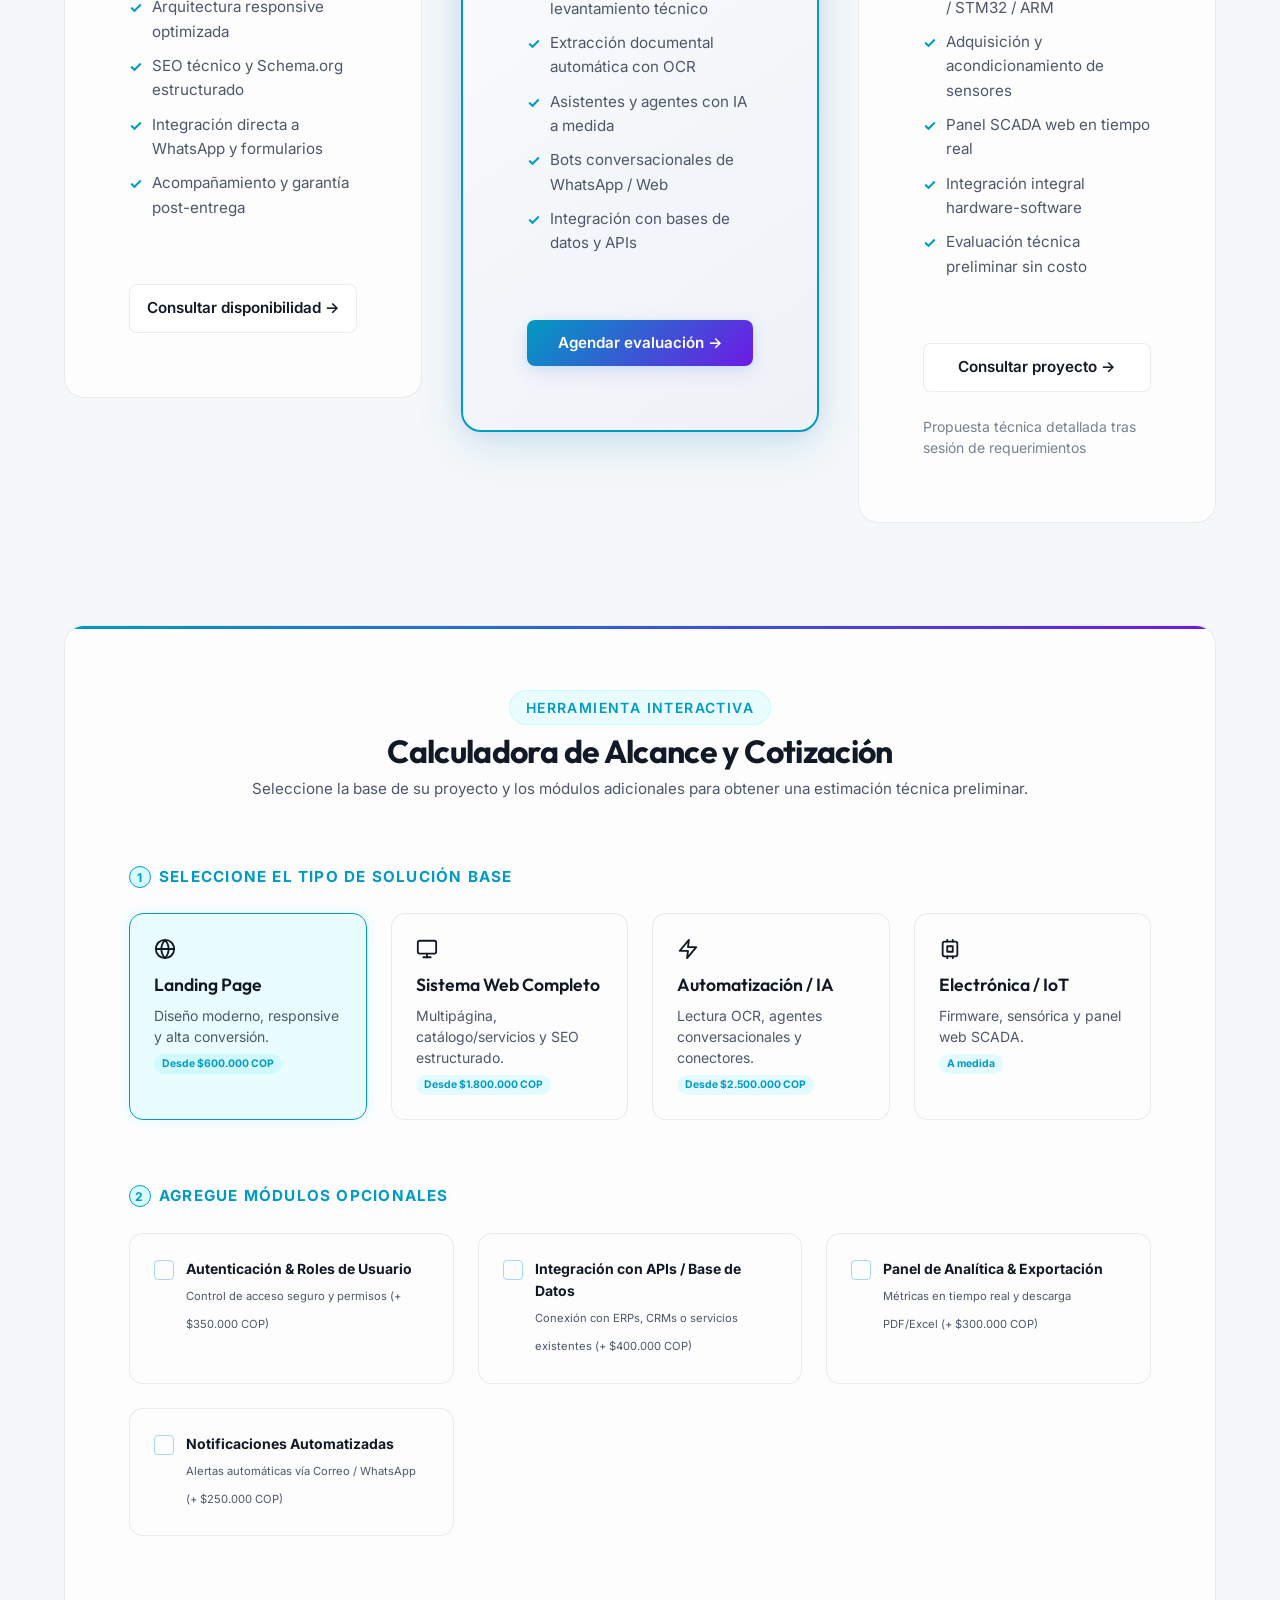
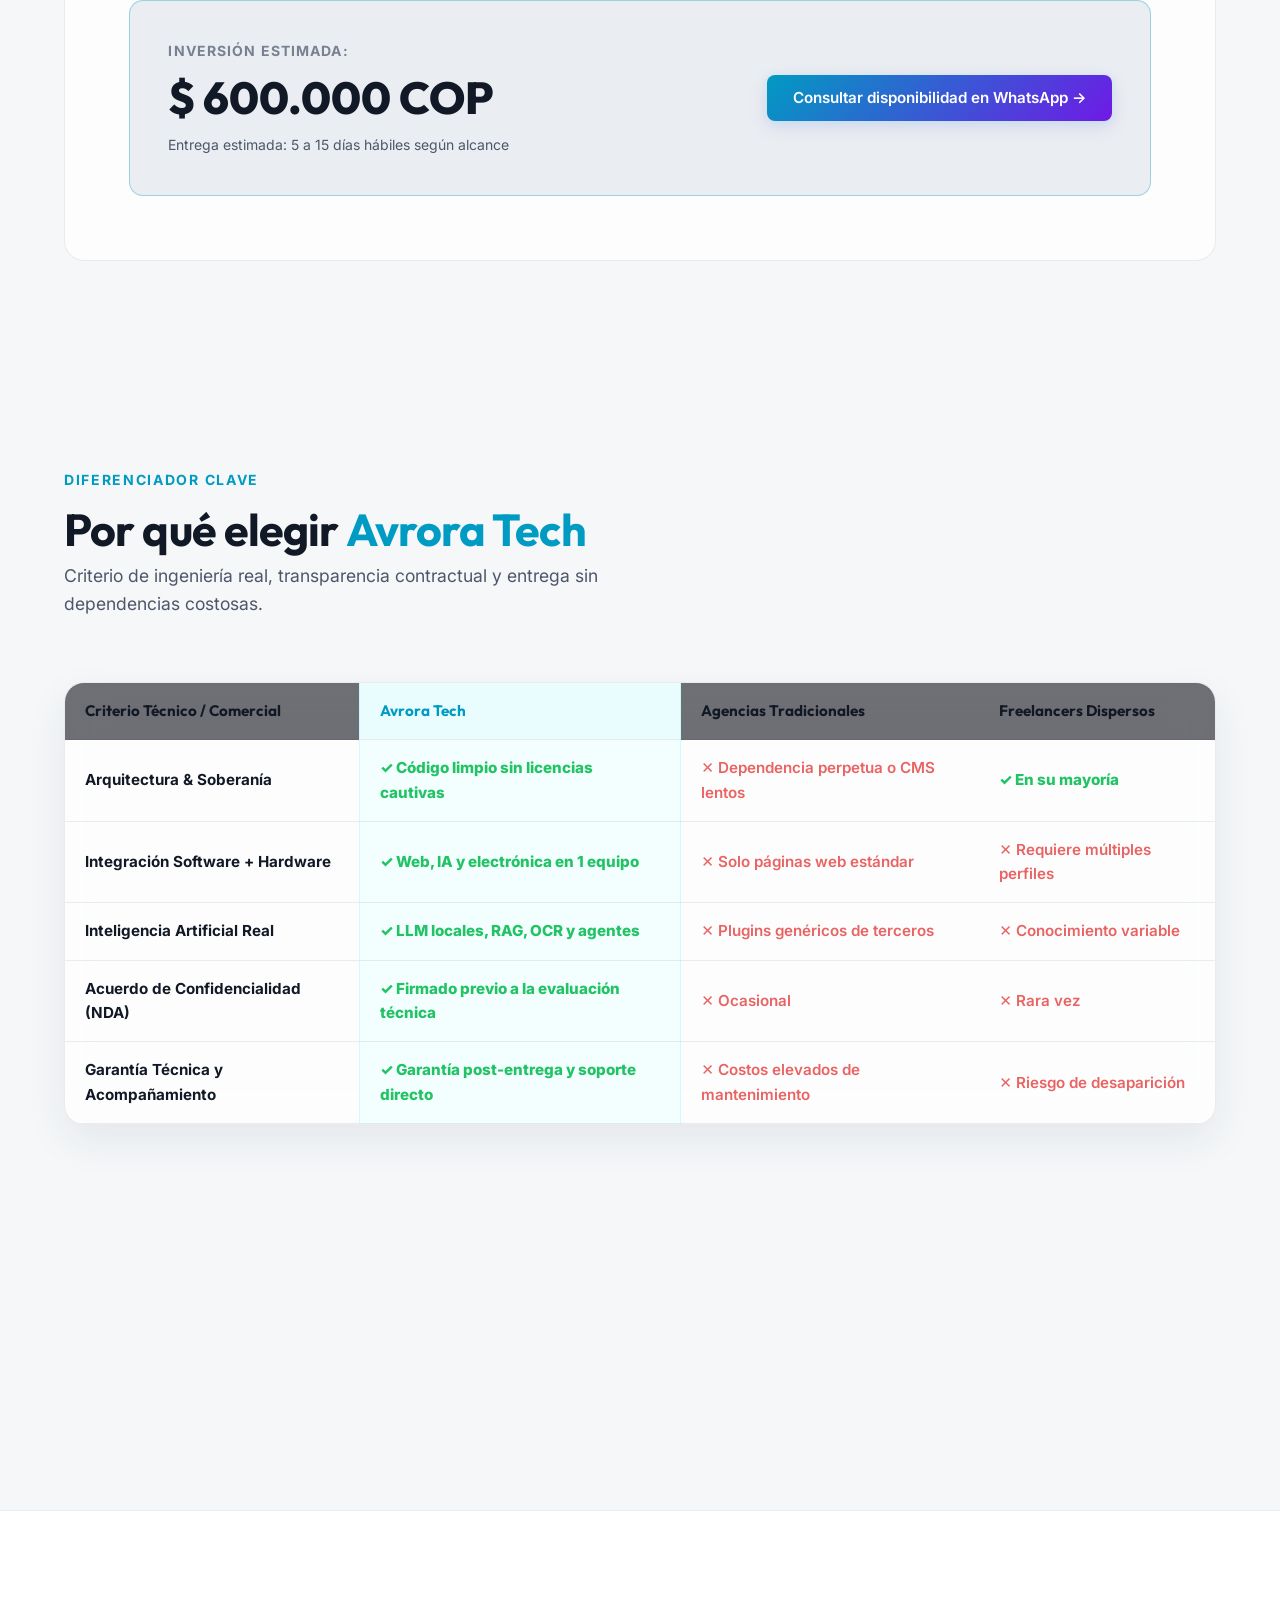
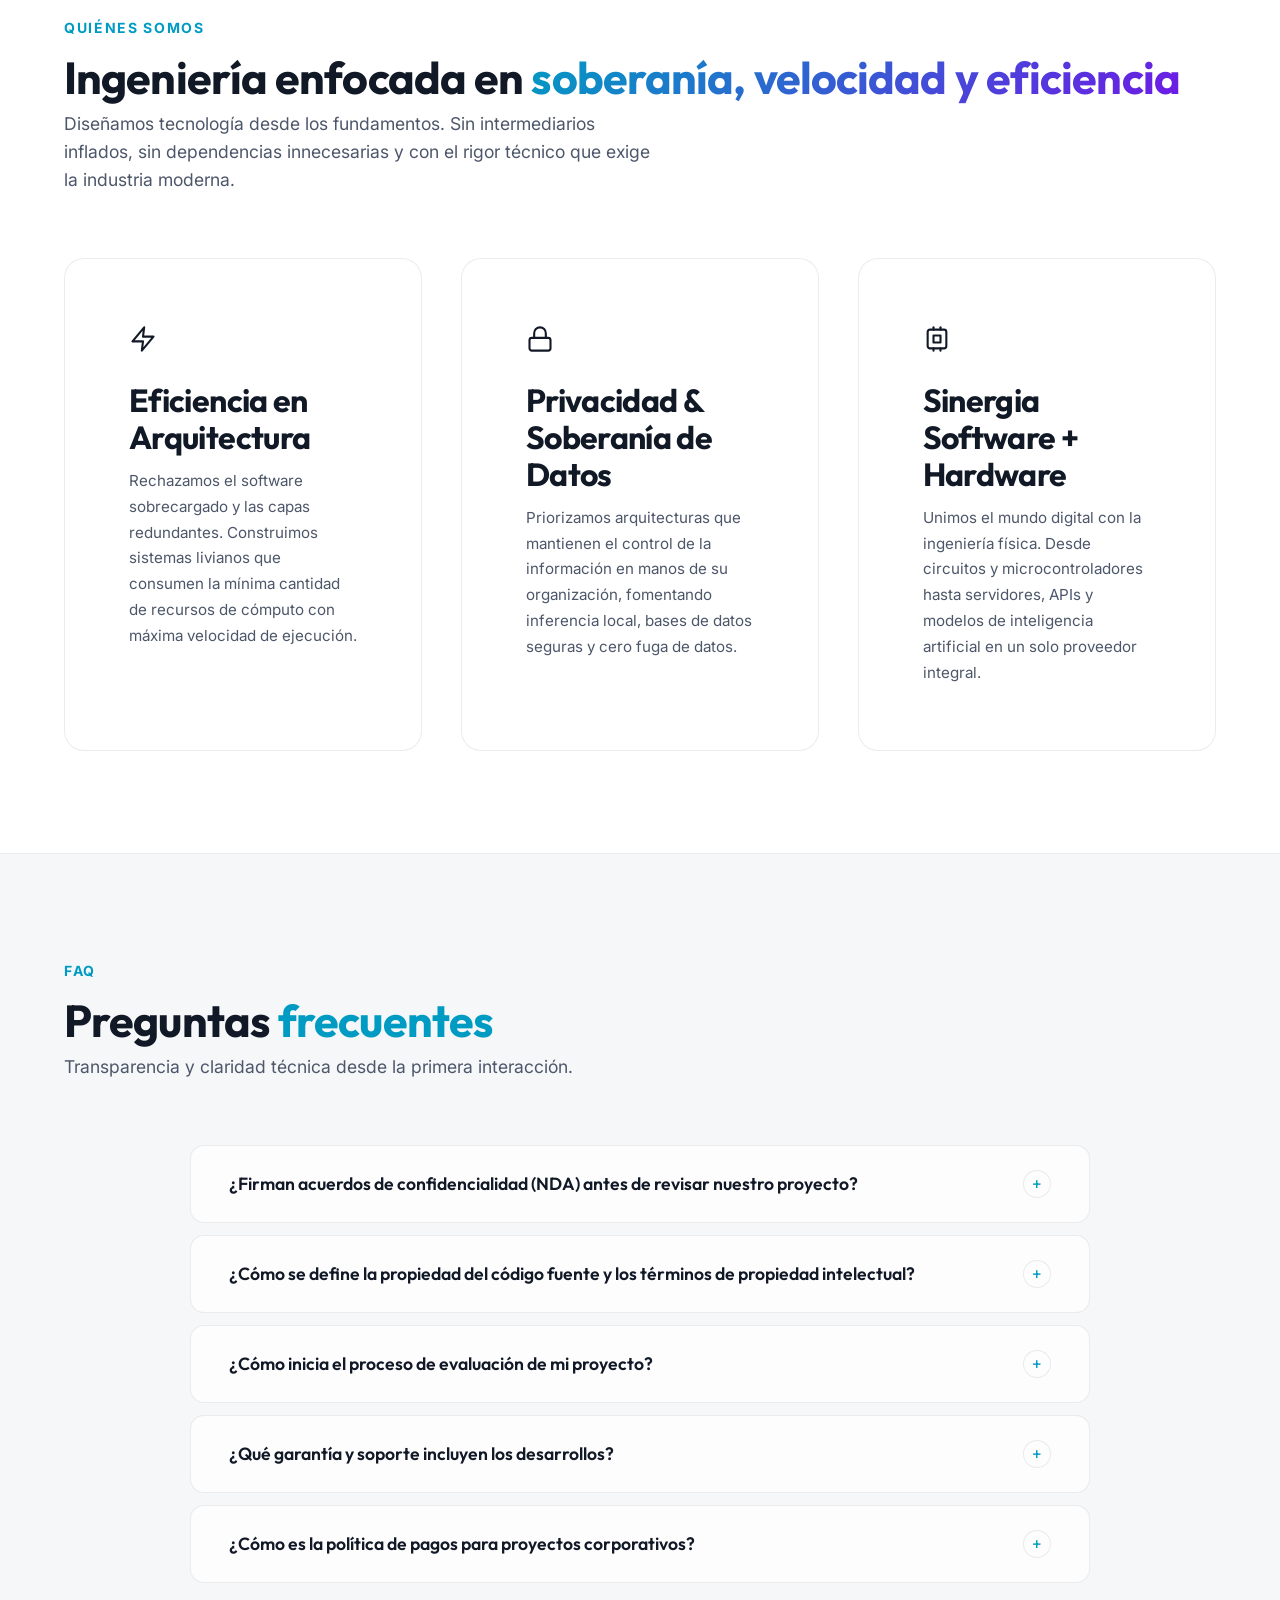
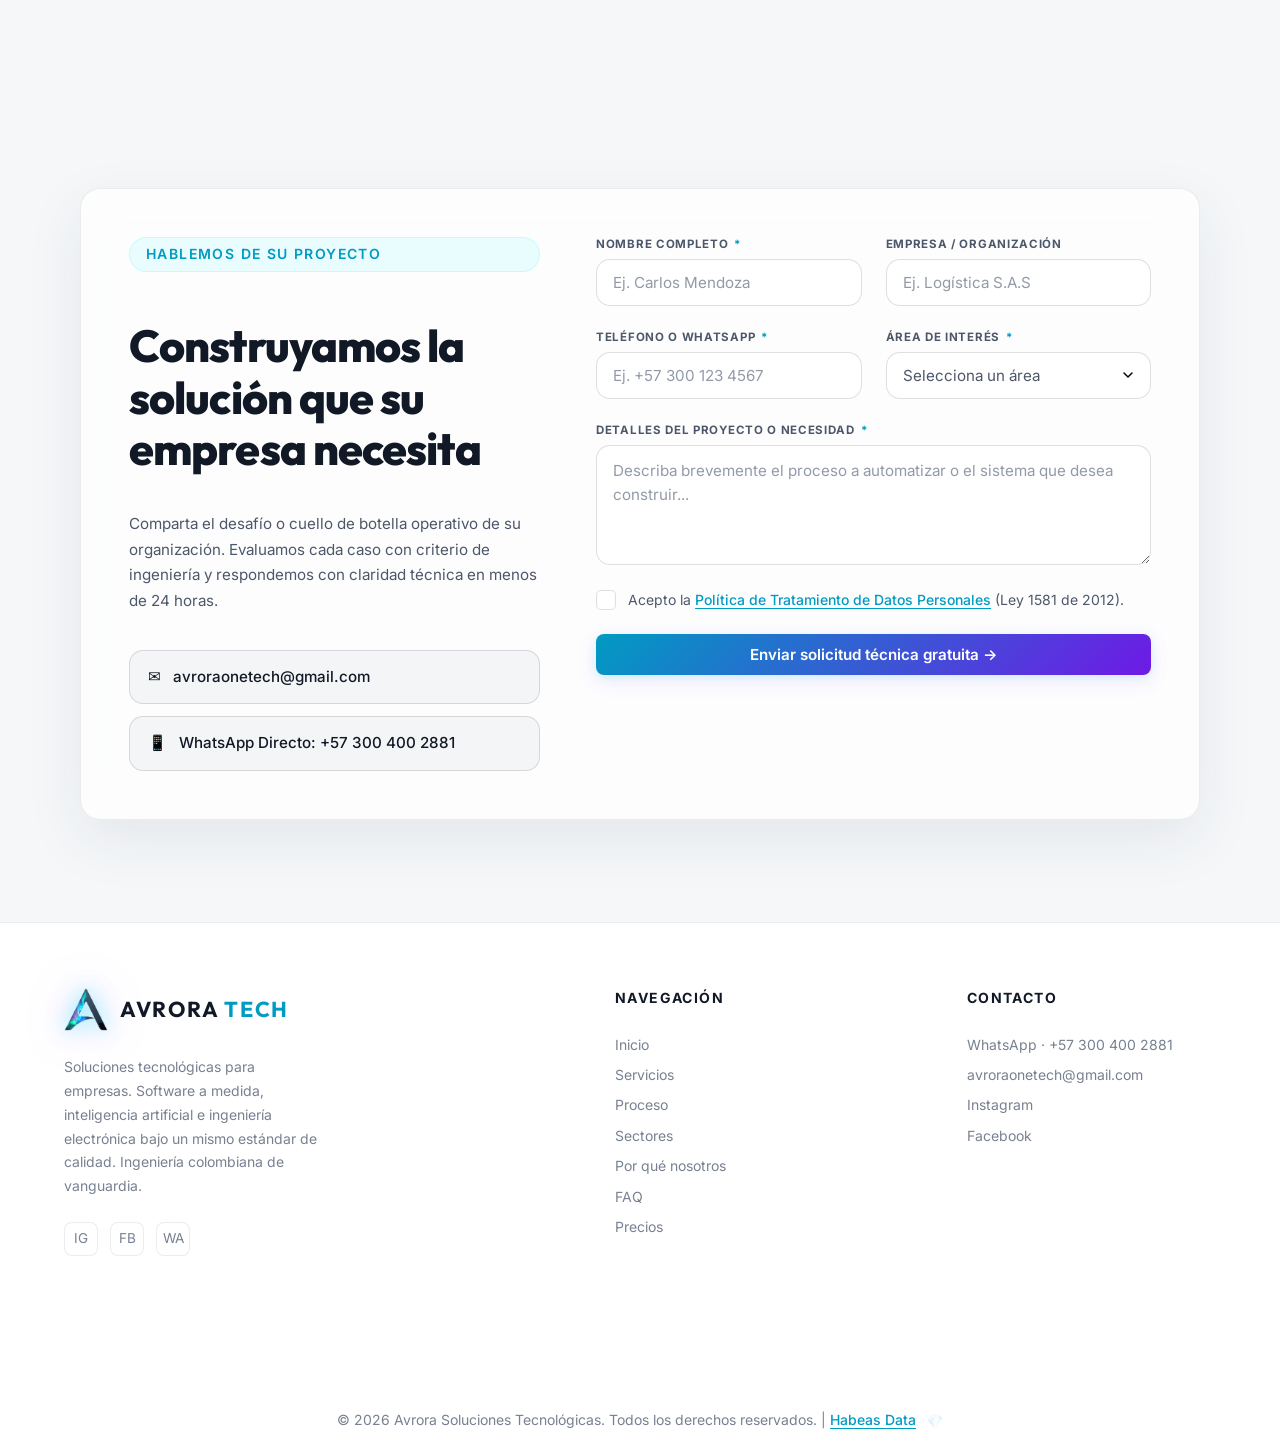
==== commit 443cd6cc: "fix(faq): correct intellectual property and source code ownership terms to reflect contractual agree" ====
--- a/index.html
+++ b/index.html
@@ -163,10 +163,10 @@
         },
         {
           "@type": "Question",
-          "name": "¿El código fuente y la propiedad intelectual pertenecen al cliente?",
+          "name": "¿Cómo se define la propiedad del código fuente y los términos de propiedad intelectual?",
           "acceptedAnswer": {
             "@type": "Answer",
-            "text": "Sí, 100%. Todo el código fuente, la propiedad intelectual y los entregables desarrollados pasan a ser propiedad exclusiva de su empresa una vez completado el proyecto."
+            "text": "Se estipula contractualmente según la modalidad de cada proyecto. En desarrollos a medida se definen las condiciones de cesión patrimonial y entrega de repositorios, mientras que en soluciones basadas en plataformas o licencias existentes se clarifican los términos de uso y derechos de forma transparente antes de iniciar."
           }
         },
         {
@@ -921,11 +921,11 @@
                     </div>
                     <div class="faq-item">
                         <button class="faq-question" aria-expanded="false">
-                            <span>¿El código fuente y la propiedad intelectual son míos?</span>
+                            <span>¿Cómo se define la propiedad del código fuente y los términos de propiedad intelectual?</span>
                             <span class="faq-icon">+</span>
                         </button>
                         <div class="faq-answer">
-                            <p>Totalmente. Al liquidar el proyecto, le entregamos repositorios, accesos y documentación completa. No cobramos rentas mensuales obligatorias ni licencias propietarias por el código desarrollado a su medida.</p>
+                            <p>Se define con total claridad en la propuesta técnica y en el contrato según la modalidad del proyecto. En desarrollos de software o hardware a la medida, se estipulan las condiciones de cesión de derechos patrimoniales y entrega de documentación al liquidar los hitos. En soluciones basadas en plataformas o integraciones existentes, se detallan previamente los alcances y términos de uso.</p>
                         </div>
                     </div>
                     <div class="faq-item">
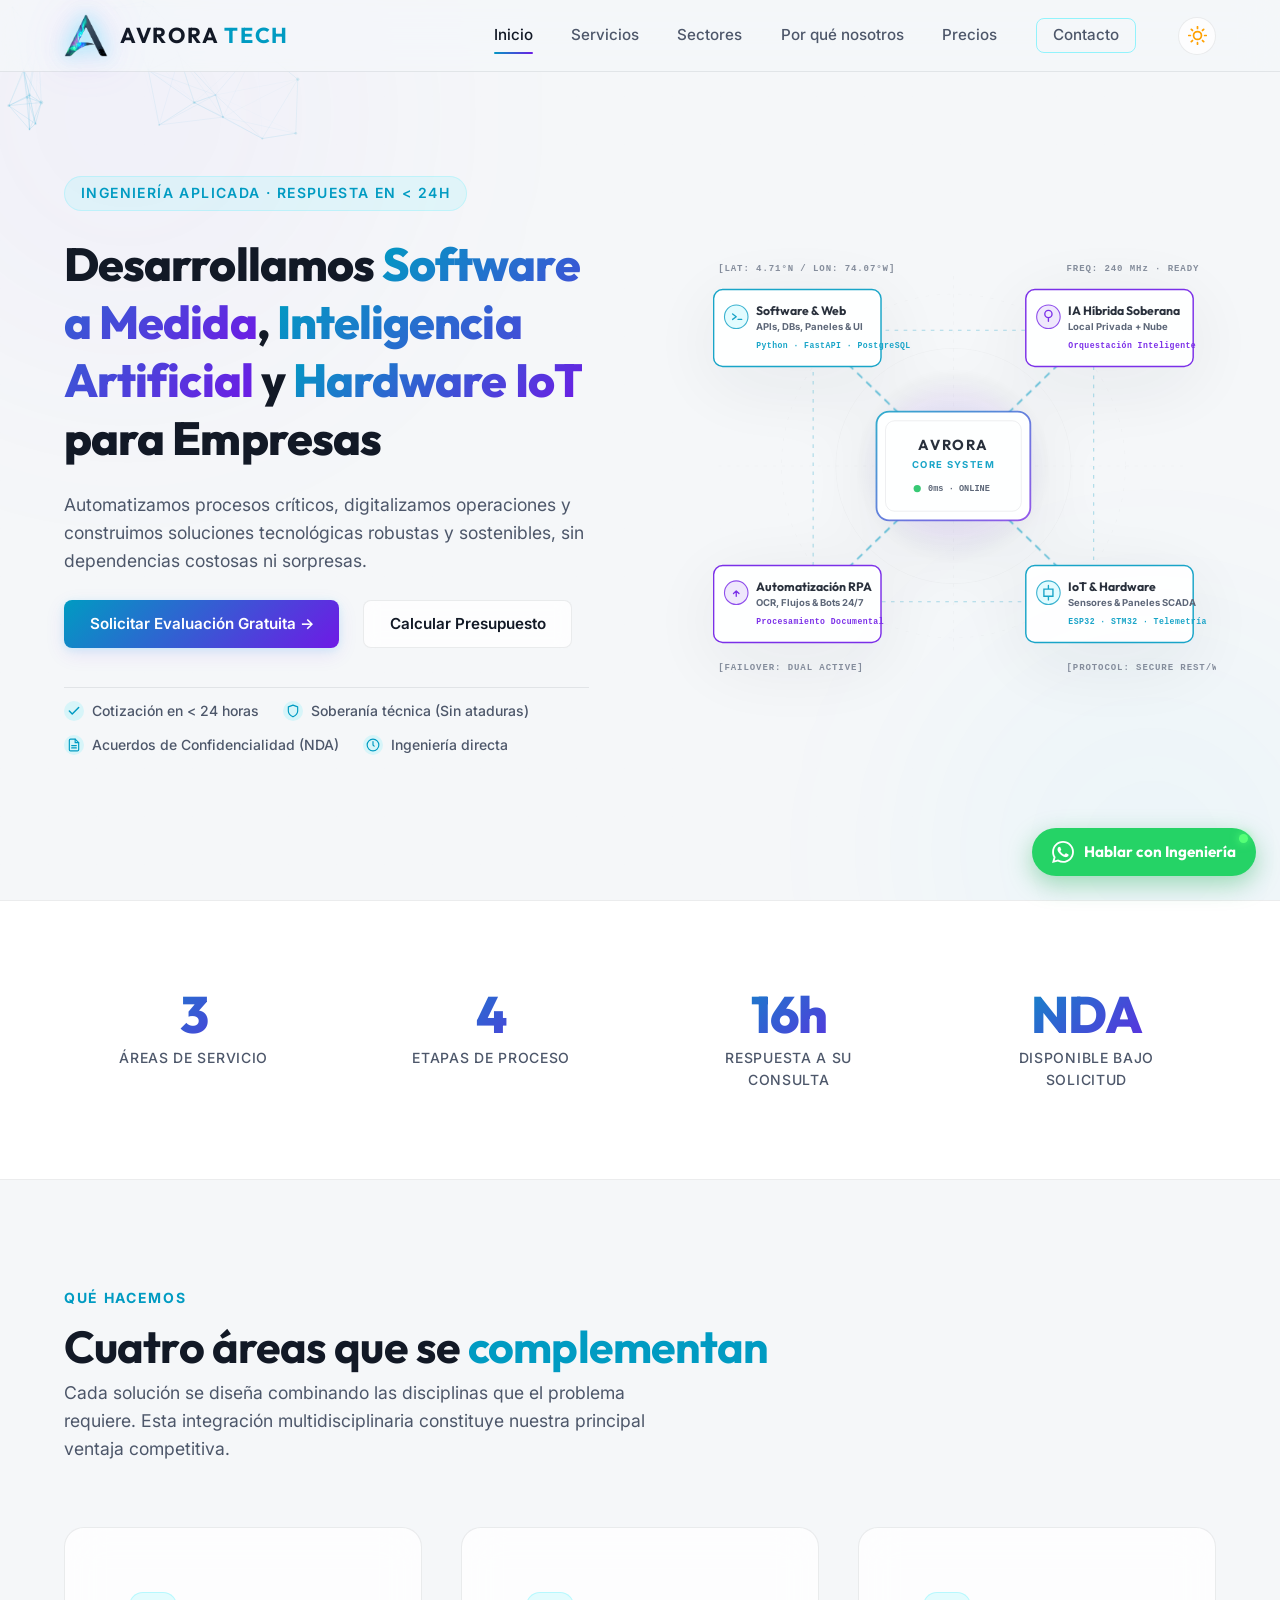
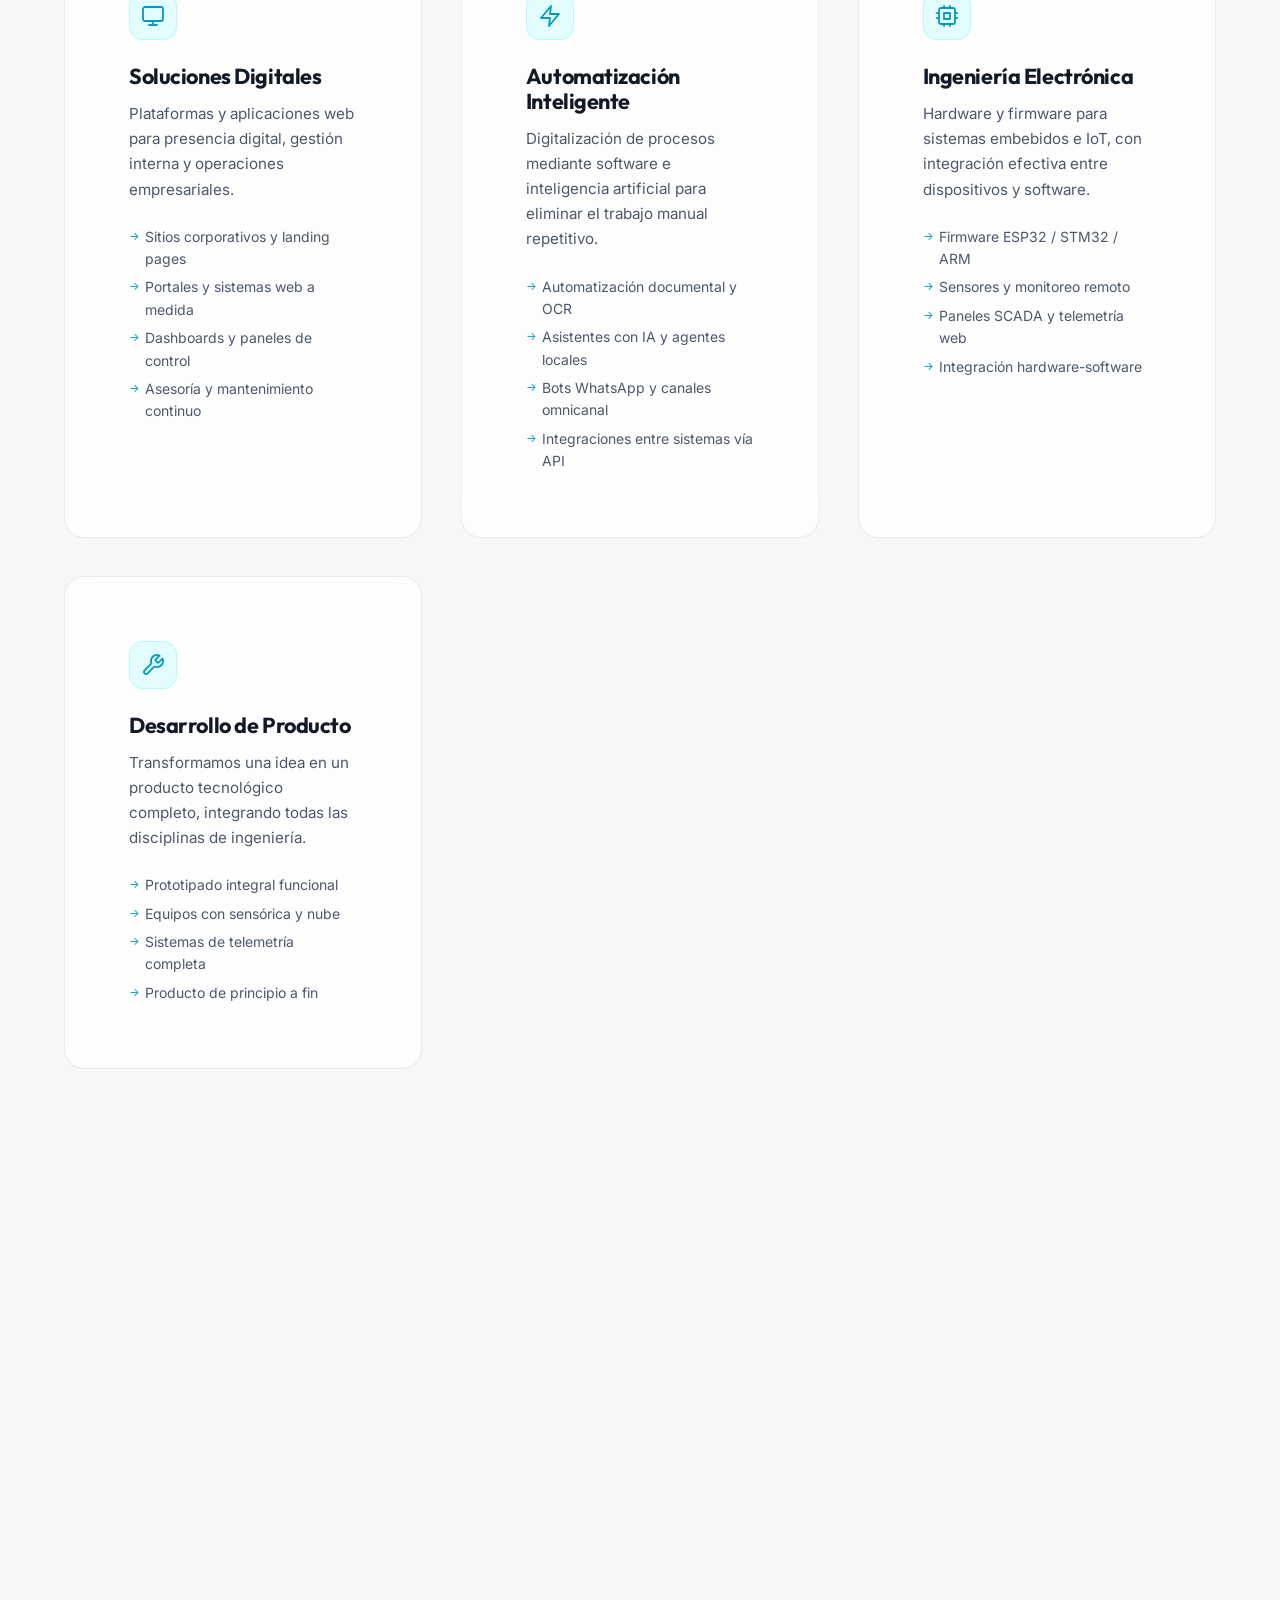
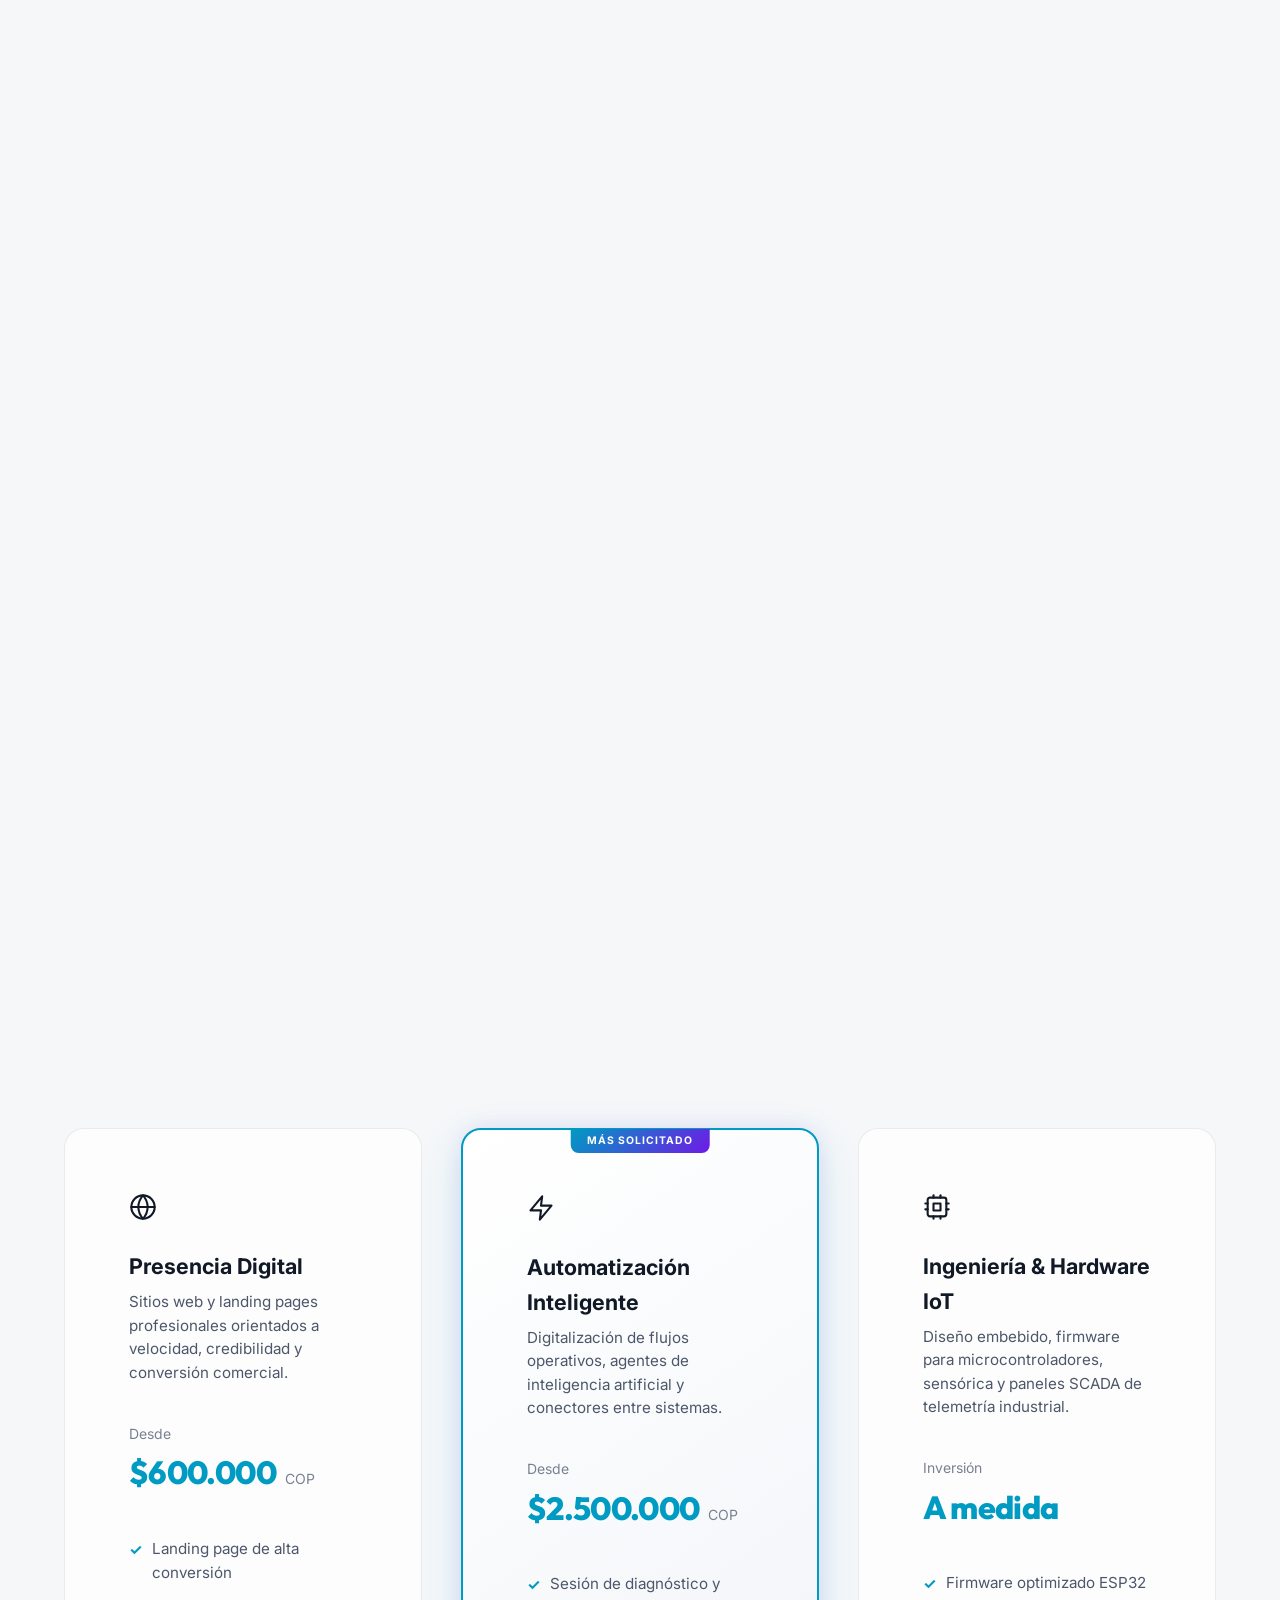
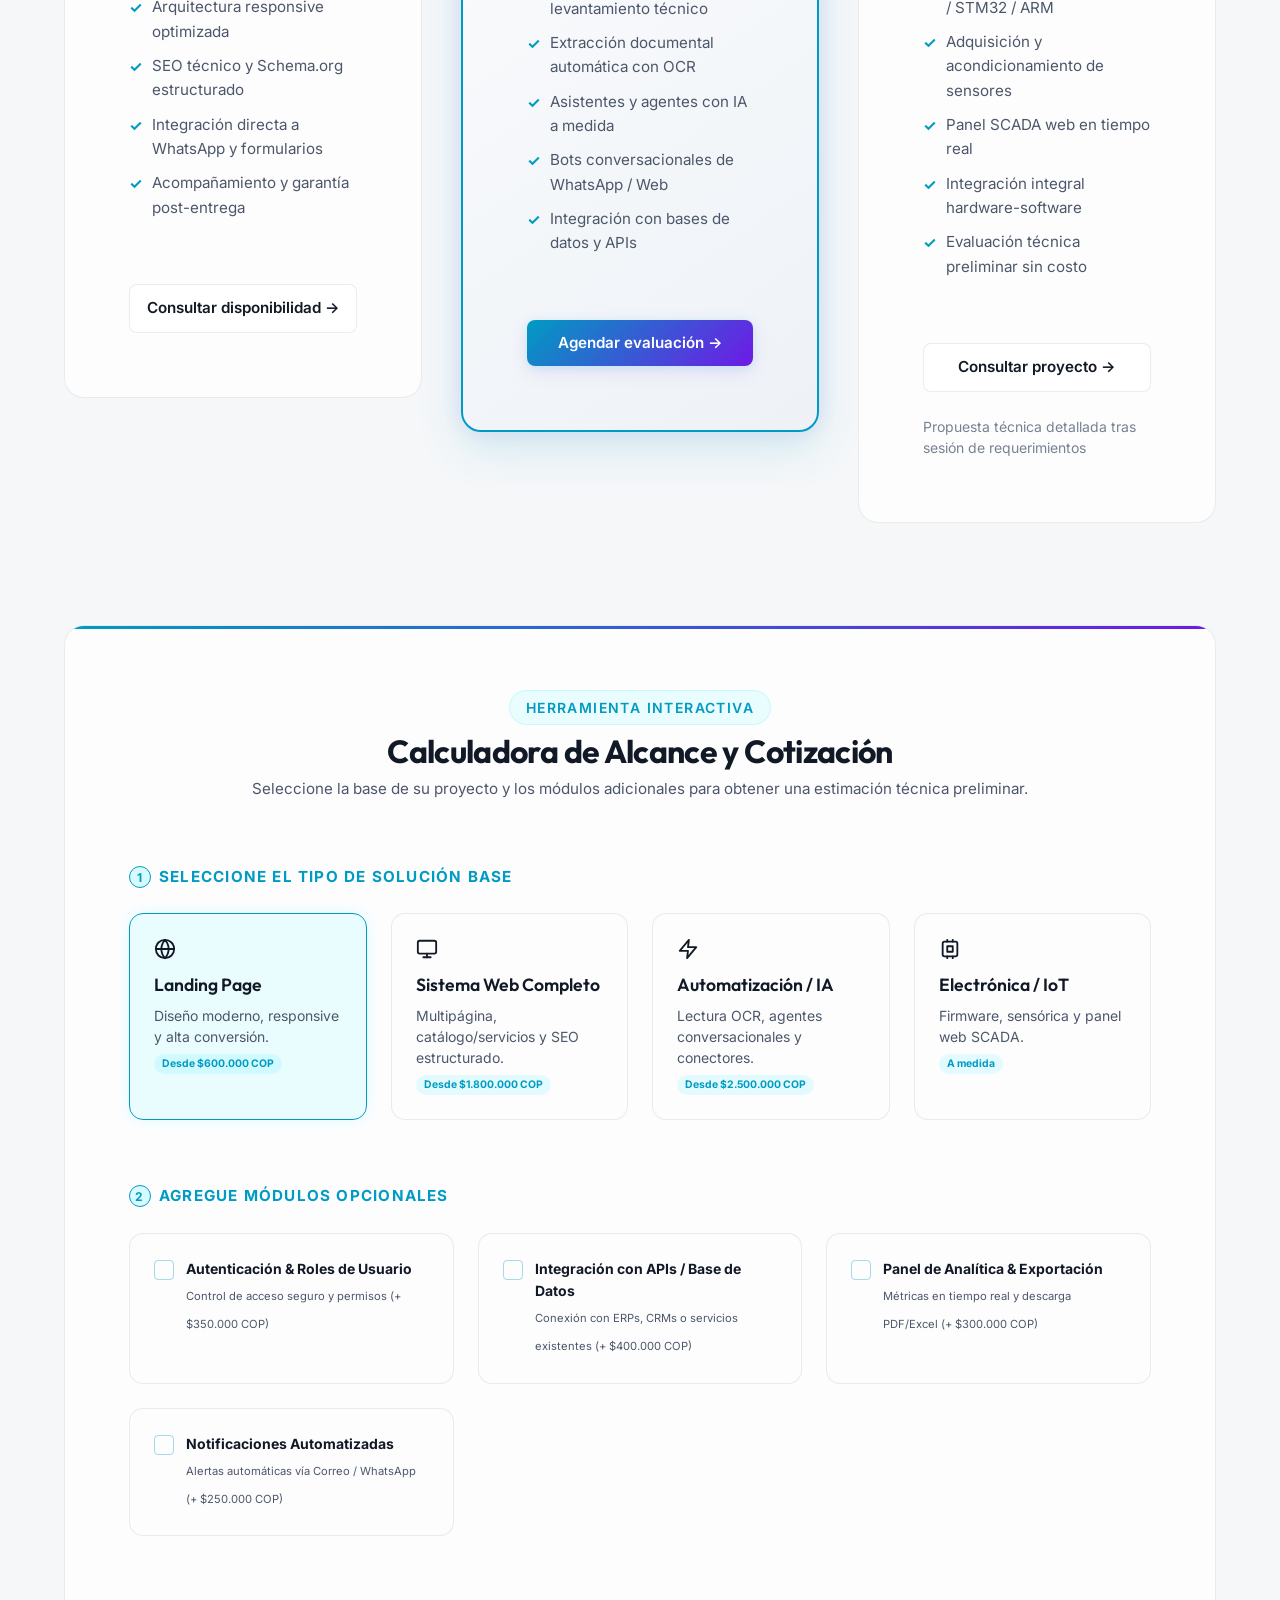
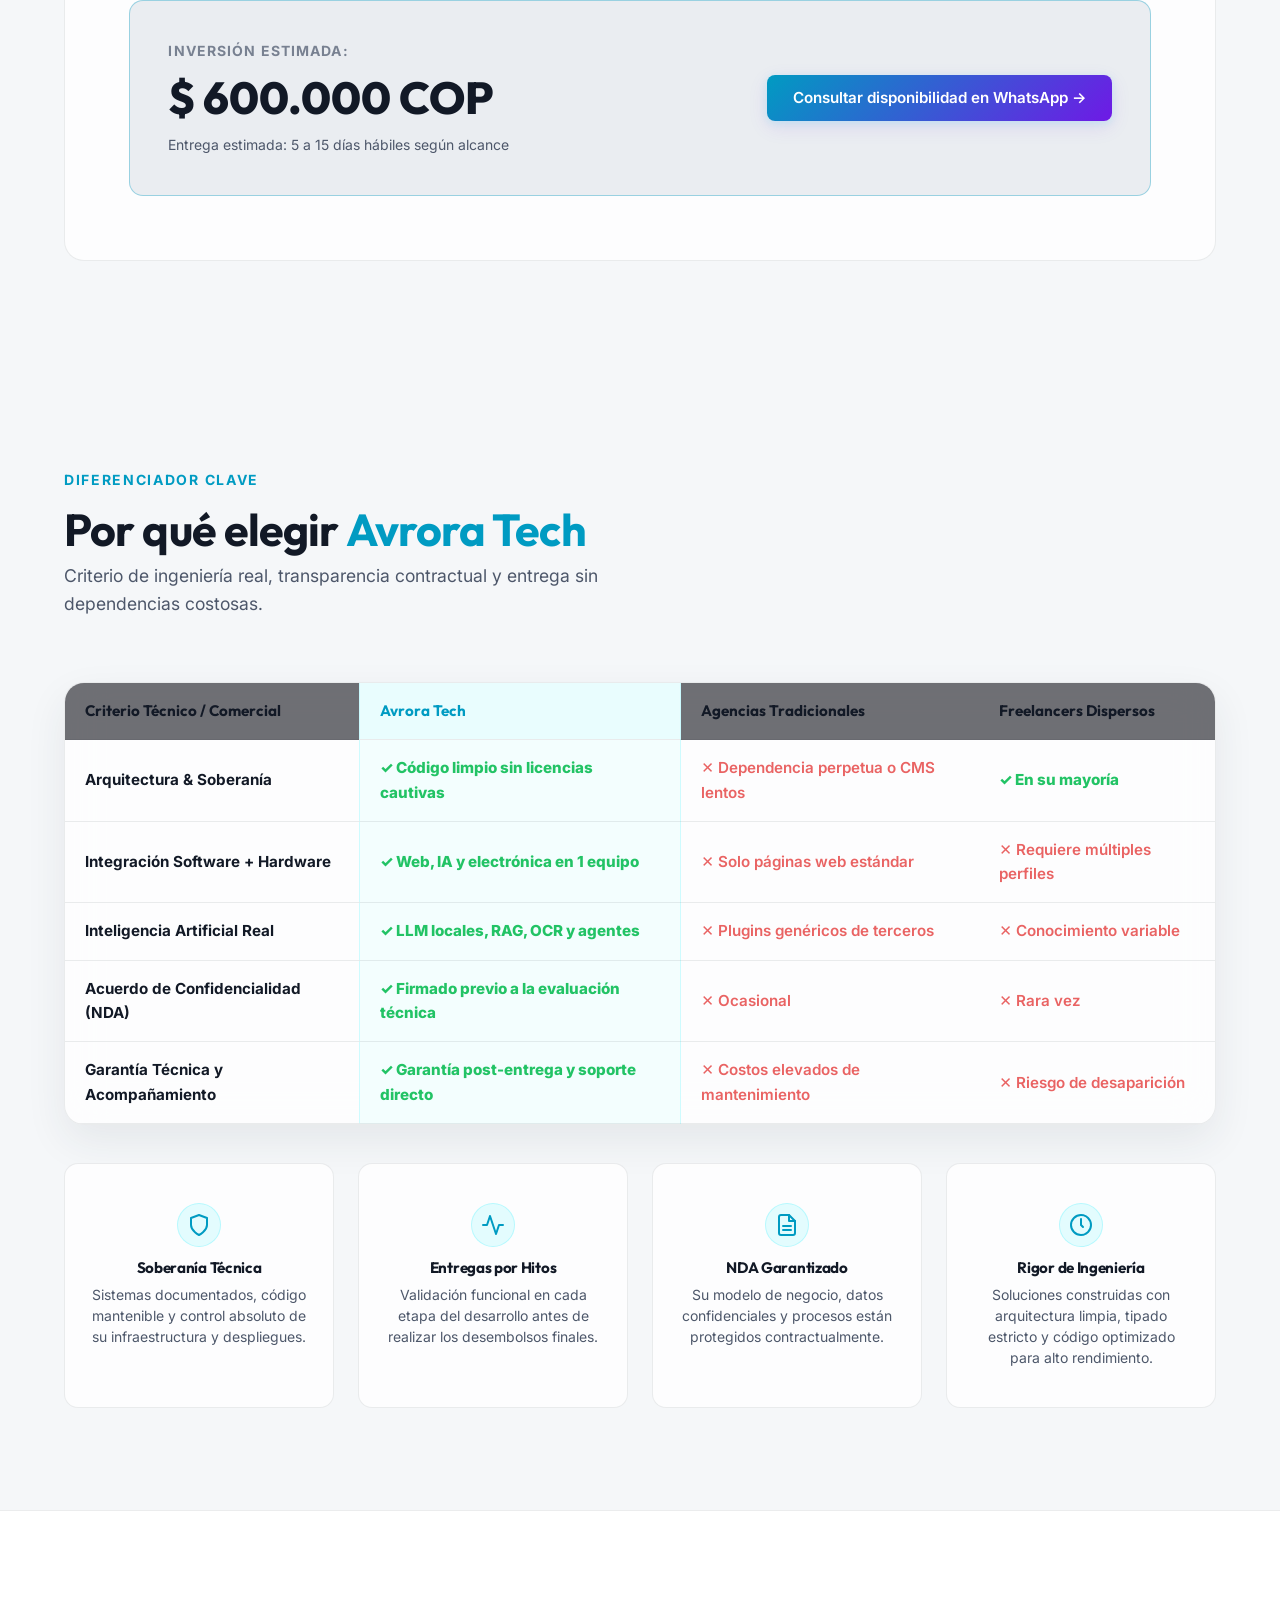
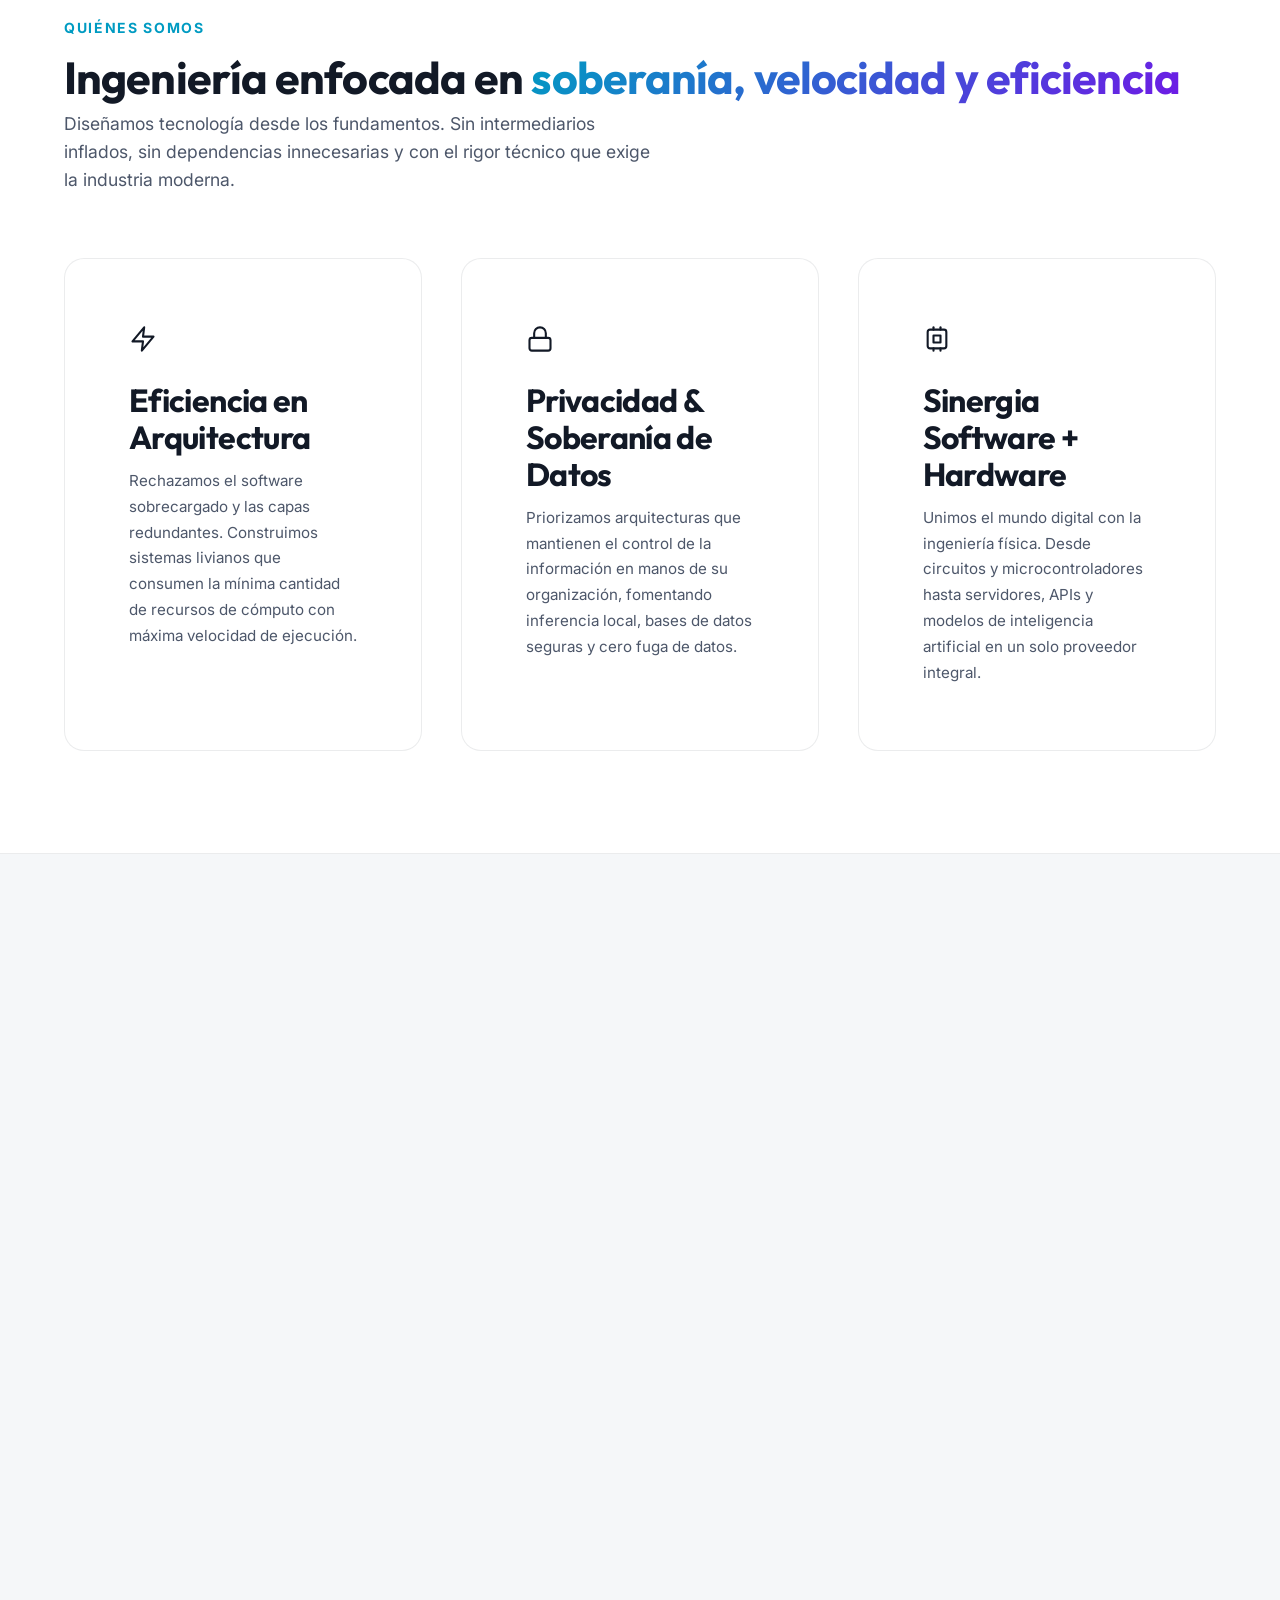
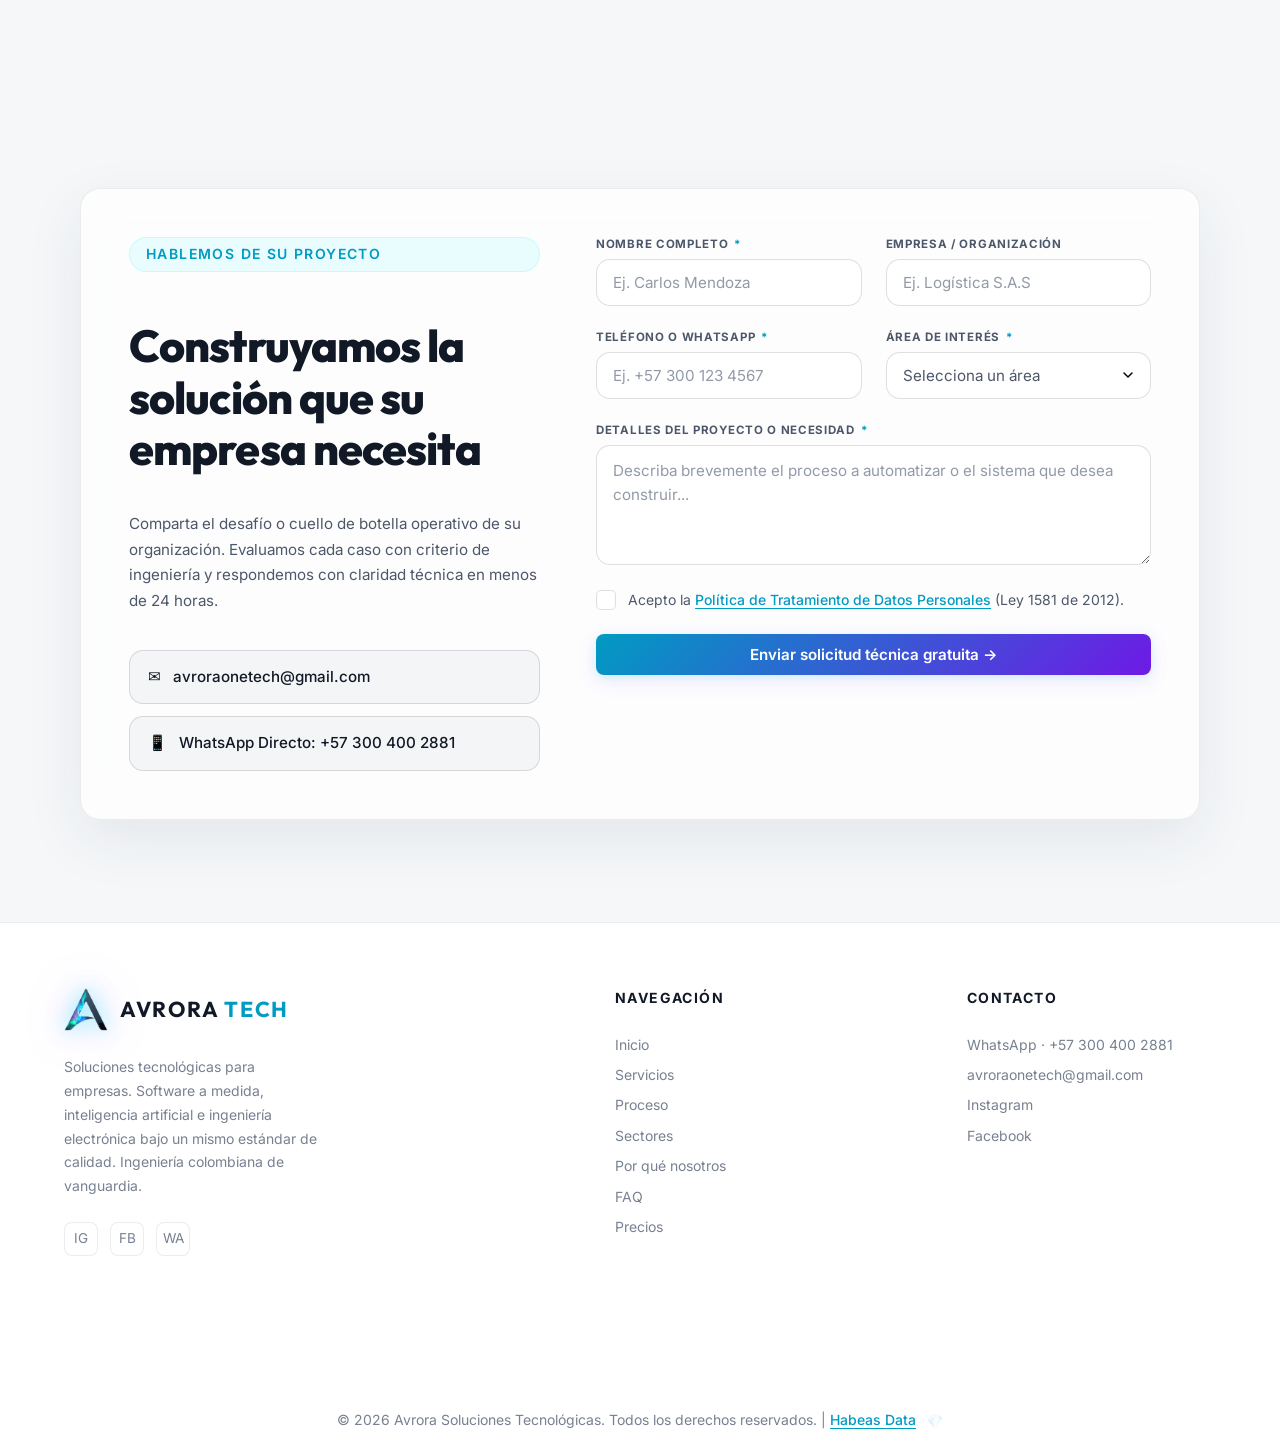
==== commit 428e45ce: "fix(security): sanitize all internal software implementation details, python filenames and libraries" ====
--- a/index.html
+++ b/index.html
@@ -349,9 +349,9 @@
                             <rect x="370" y="45" width="185" height="85" rx="10" fill="var(--bg-elevated)" stroke="var(--accent-purple)" stroke-width="1.6" />
                             <circle cx="395" cy="75" r="13" fill="hsla(var(--hue-purple), 80%, 55%, 0.12)" stroke="var(--accent-purple)" stroke-width="1.2" />
                             <path d="M391 72a4 4 0 1 0 8 0 4 4 0 0 0-8 0M395 76v4" stroke="var(--accent-purple)" stroke-width="1.5" stroke-linecap="round" />
-                            <text x="417" y="73" fill="var(--text-primary)" font-family="Outfit, sans-serif" font-size="13.5" font-weight="700">IA &amp; Router Híbrido</text>
-                            <text x="417" y="90" fill="var(--text-secondary)" font-family="Inter, sans-serif" font-size="10.5">Local GGUF + Cloud LLM</text>
-                            <text x="417" y="110" fill="var(--accent-purple)" font-family="monospace" font-size="9" letter-spacing="0.5">llama.cpp · DeepSeek · ONNX</text>
+                            <text x="417" y="73" fill="var(--text-primary)" font-family="Outfit, sans-serif" font-size="13.5" font-weight="700">IA Híbrida Soberana</text>
+                            <text x="417" y="90" fill="var(--text-secondary)" font-family="Inter, sans-serif" font-size="10.5">Local Privada + Nube</text>
+                            <text x="417" y="110" fill="var(--accent-purple)" font-family="monospace" font-size="9" letter-spacing="0.5">Orquestación Inteligente</text>
                         </g>
 
                         <!-- NODO 3 (Inferior Izquierda): Automatización & RPA -->
@@ -361,7 +361,7 @@
                             <path d="M47 381l3-3 3 3M50 378v6" stroke="var(--accent-purple)" stroke-width="1.5" stroke-linecap="round" stroke-linejoin="round" />
                             <text x="72" y="378" fill="var(--text-primary)" font-family="Outfit, sans-serif" font-size="13.5" font-weight="700">Automatización RPA</text>
                             <text x="72" y="395" fill="var(--text-secondary)" font-family="Inter, sans-serif" font-size="10.5">OCR, Flujos &amp; Bots 24/7</text>
-                            <text x="72" y="415" fill="var(--accent-purple)" font-family="monospace" font-size="9" letter-spacing="0.5">Pipelines · Visión CPU</text>
+                            <text x="72" y="415" fill="var(--accent-purple)" font-family="monospace" font-size="9" letter-spacing="0.5">Procesamiento Documental</text>
                         </g>
 
                         <!-- NODO 4 (Inferior Derecha): Hardware & IoT Embebido -->
@@ -505,7 +505,7 @@
                             Proyecto Core en Desarrollo
                         </span>
                         <h3 class="teaser-title">AVRORA ONE — Agente Cognitivo de Escritorio</h3>
-                        <p class="teaser-desc">Acompañamiento inteligente y automatización absoluta en Windows: orquestador híbrido con inferencia local GGUF (llama.cpp) y modelos en la nube (DeepSeek/OpenAI), visión por computador en CPU, memoria semántica SQLite WAL y más de 22 herramientas de sistema.</p>
+                        <p class="teaser-desc">Acompañamiento inteligente y automatización absoluta en Windows: orquestador híbrido con procesamiento local y modelos avanzados en la nube, visión por computador, memoria contextual persistente y más de 22 herramientas nativas de sistema.</p>
                     </div>
                     <div class="teaser-right" style="display:flex; gap:10px; flex-wrap:wrap;">
                         <a href="avrora-one.html" class="btn btn-primary" data-track="teaser_avrora_one_landing">
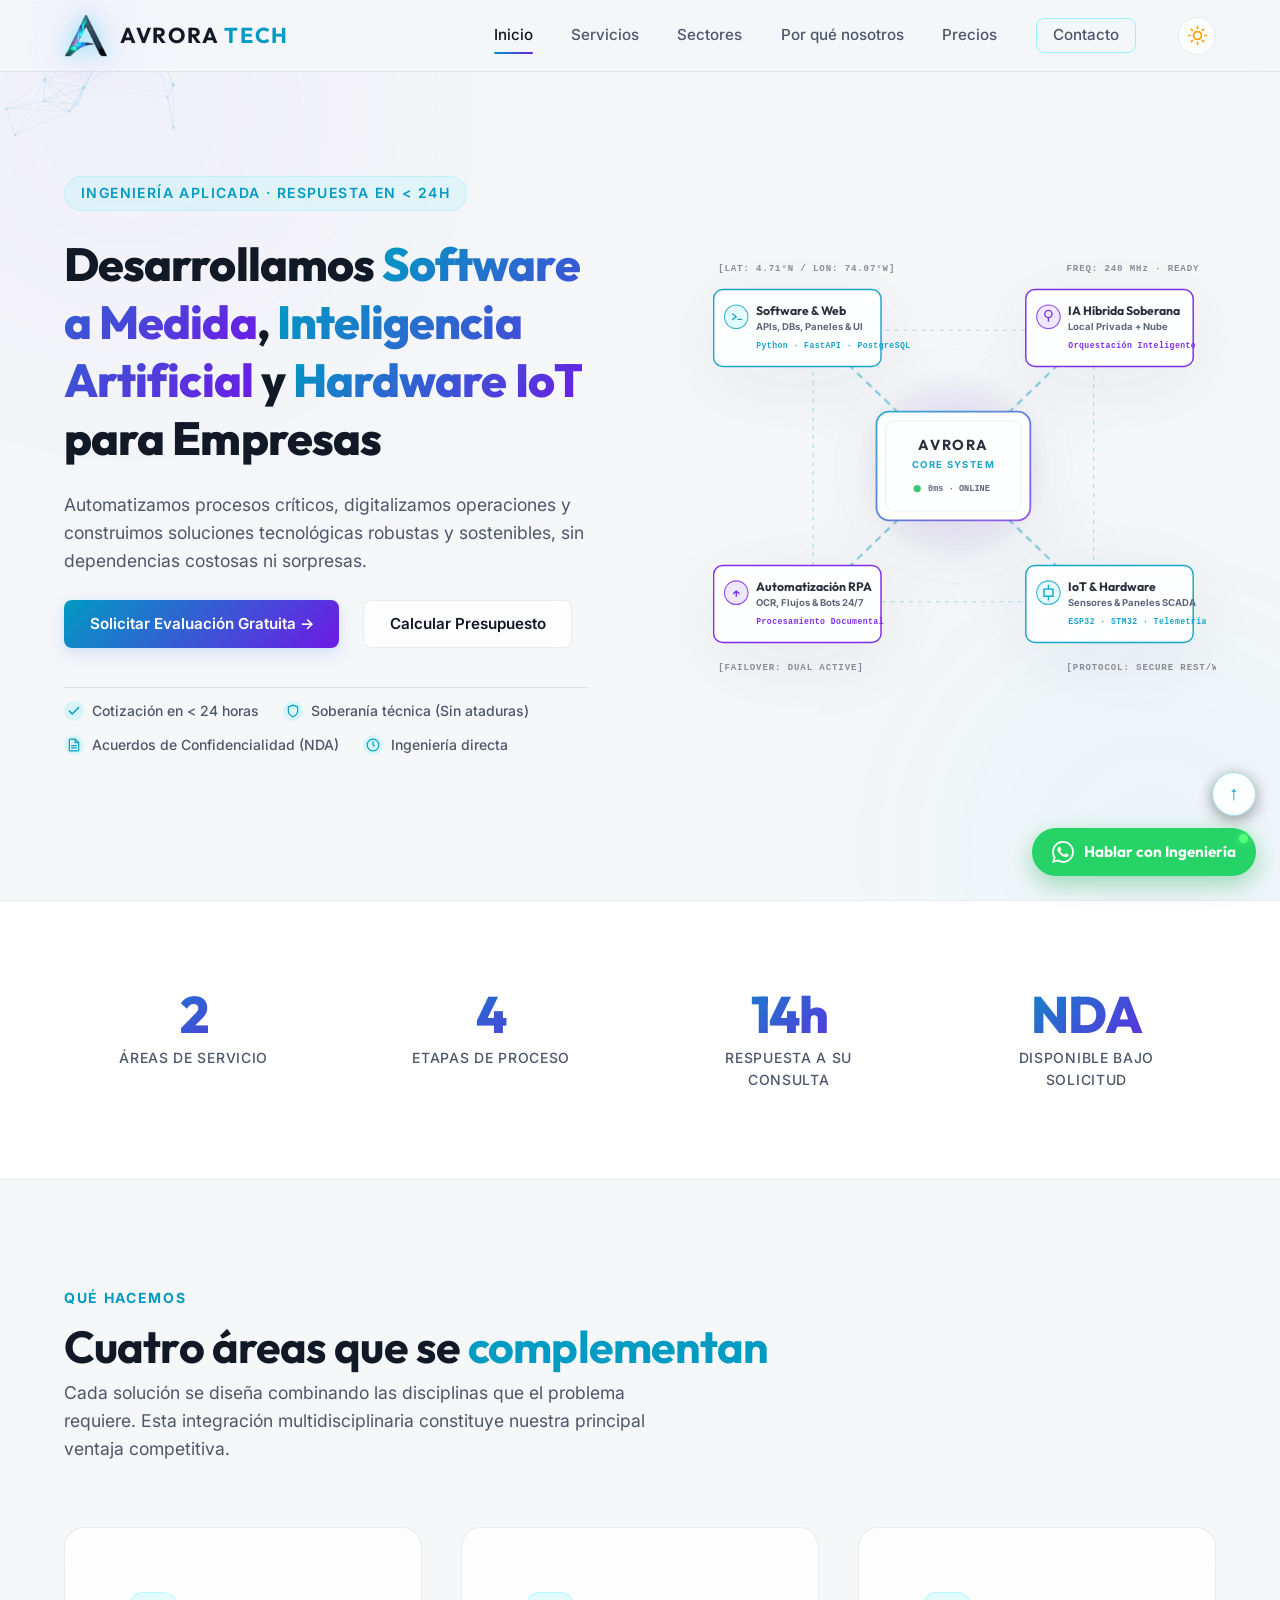
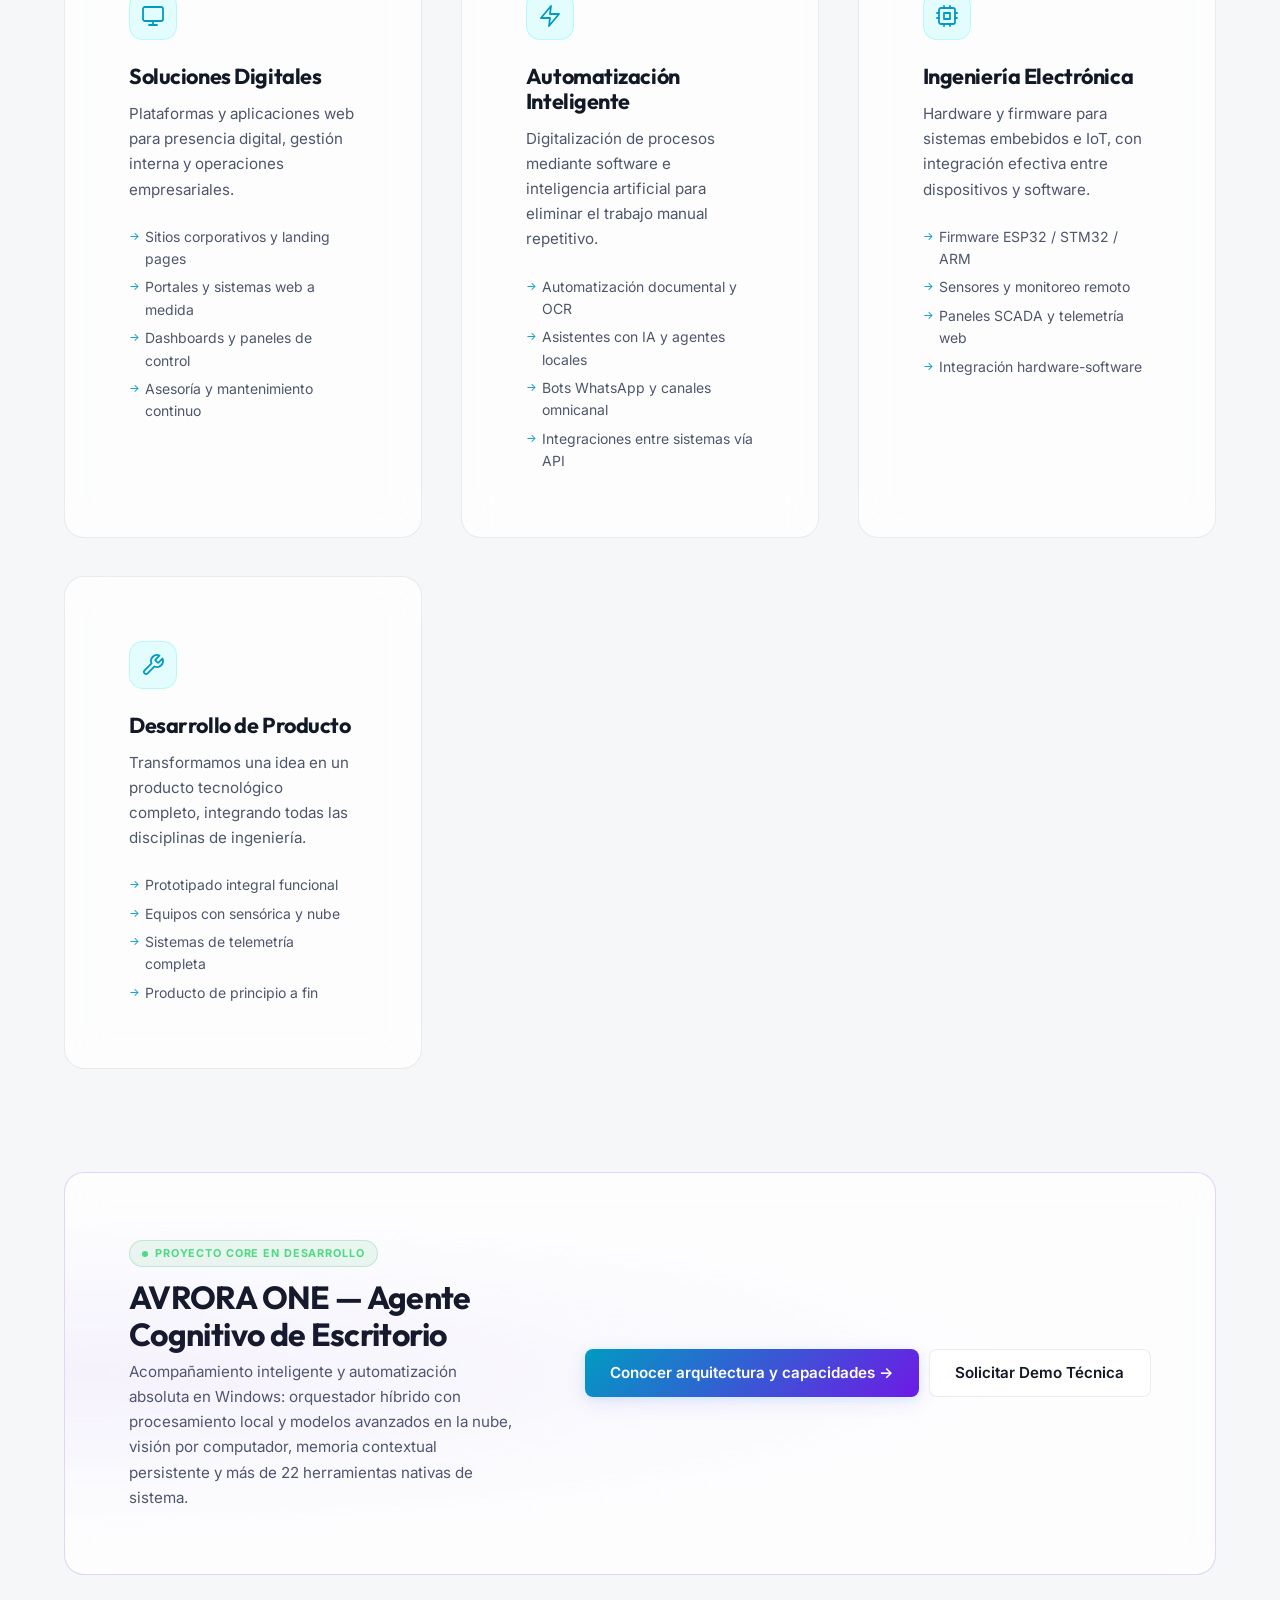
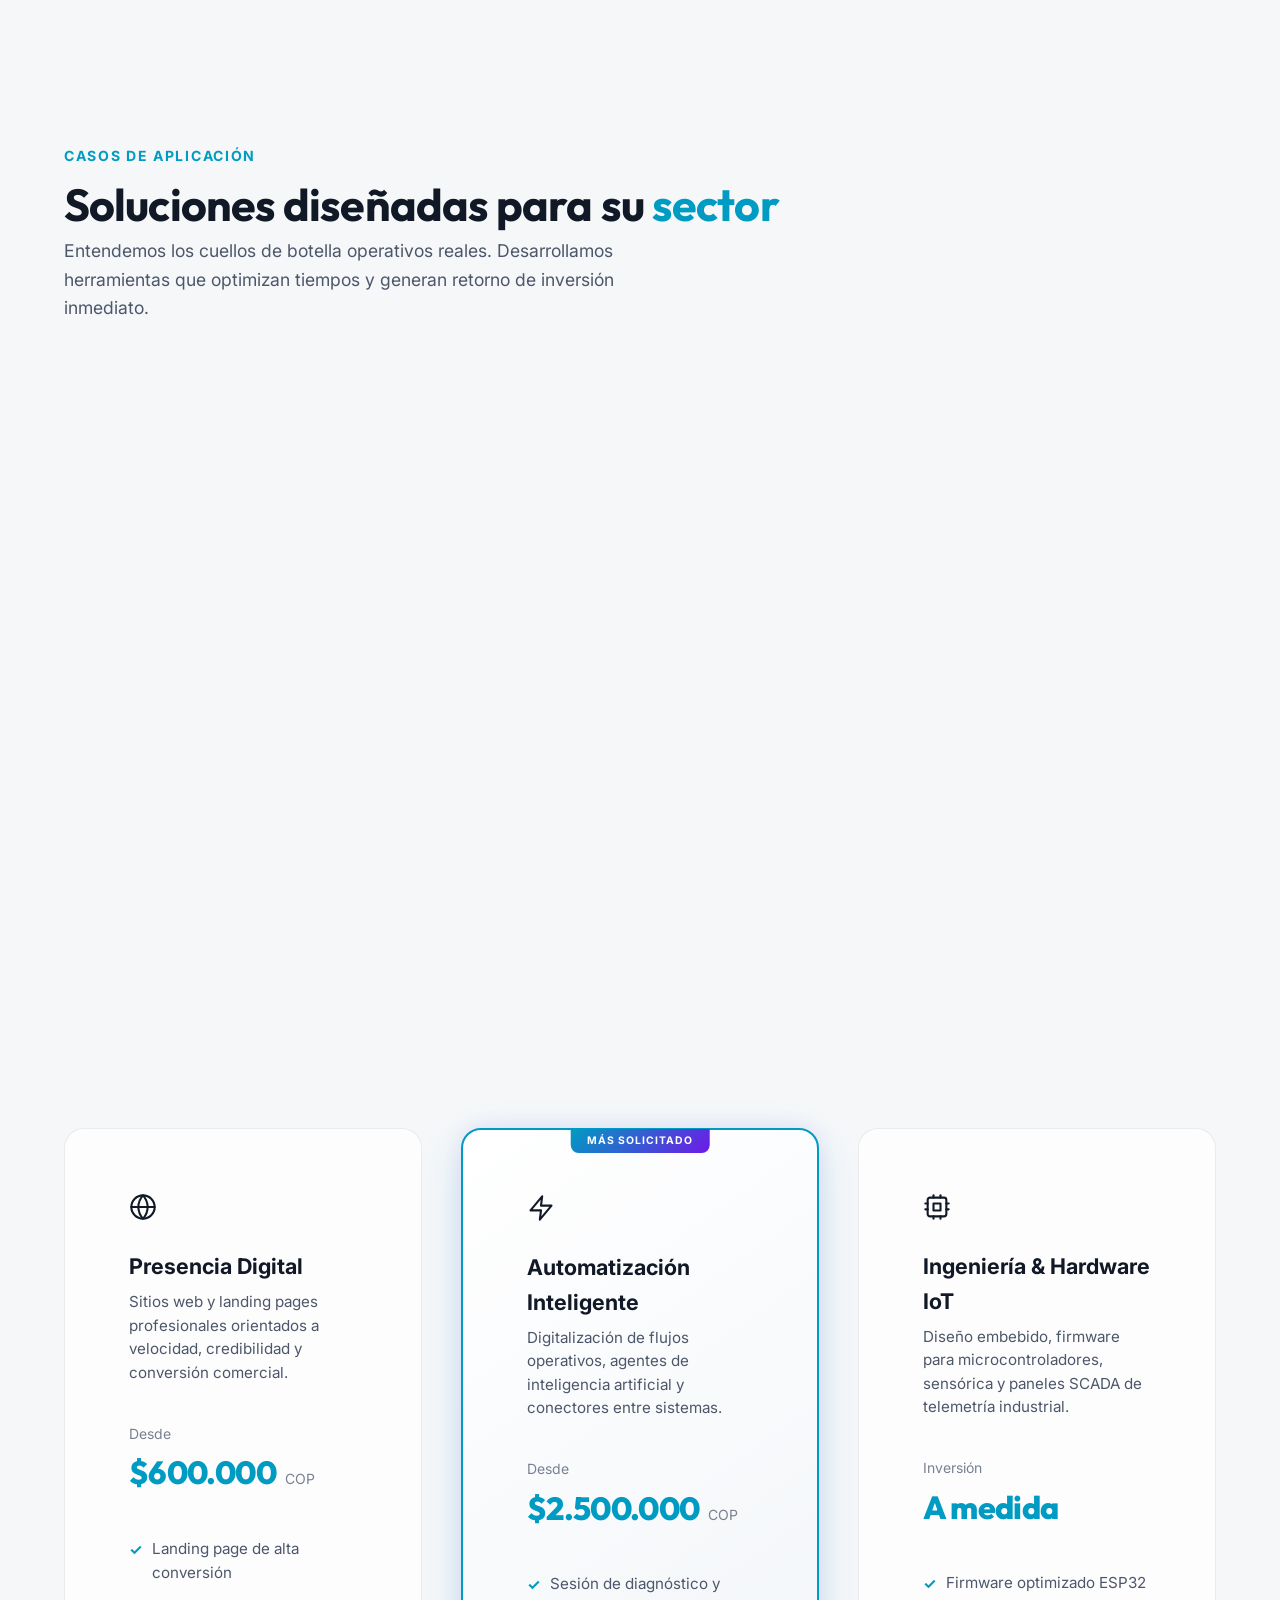
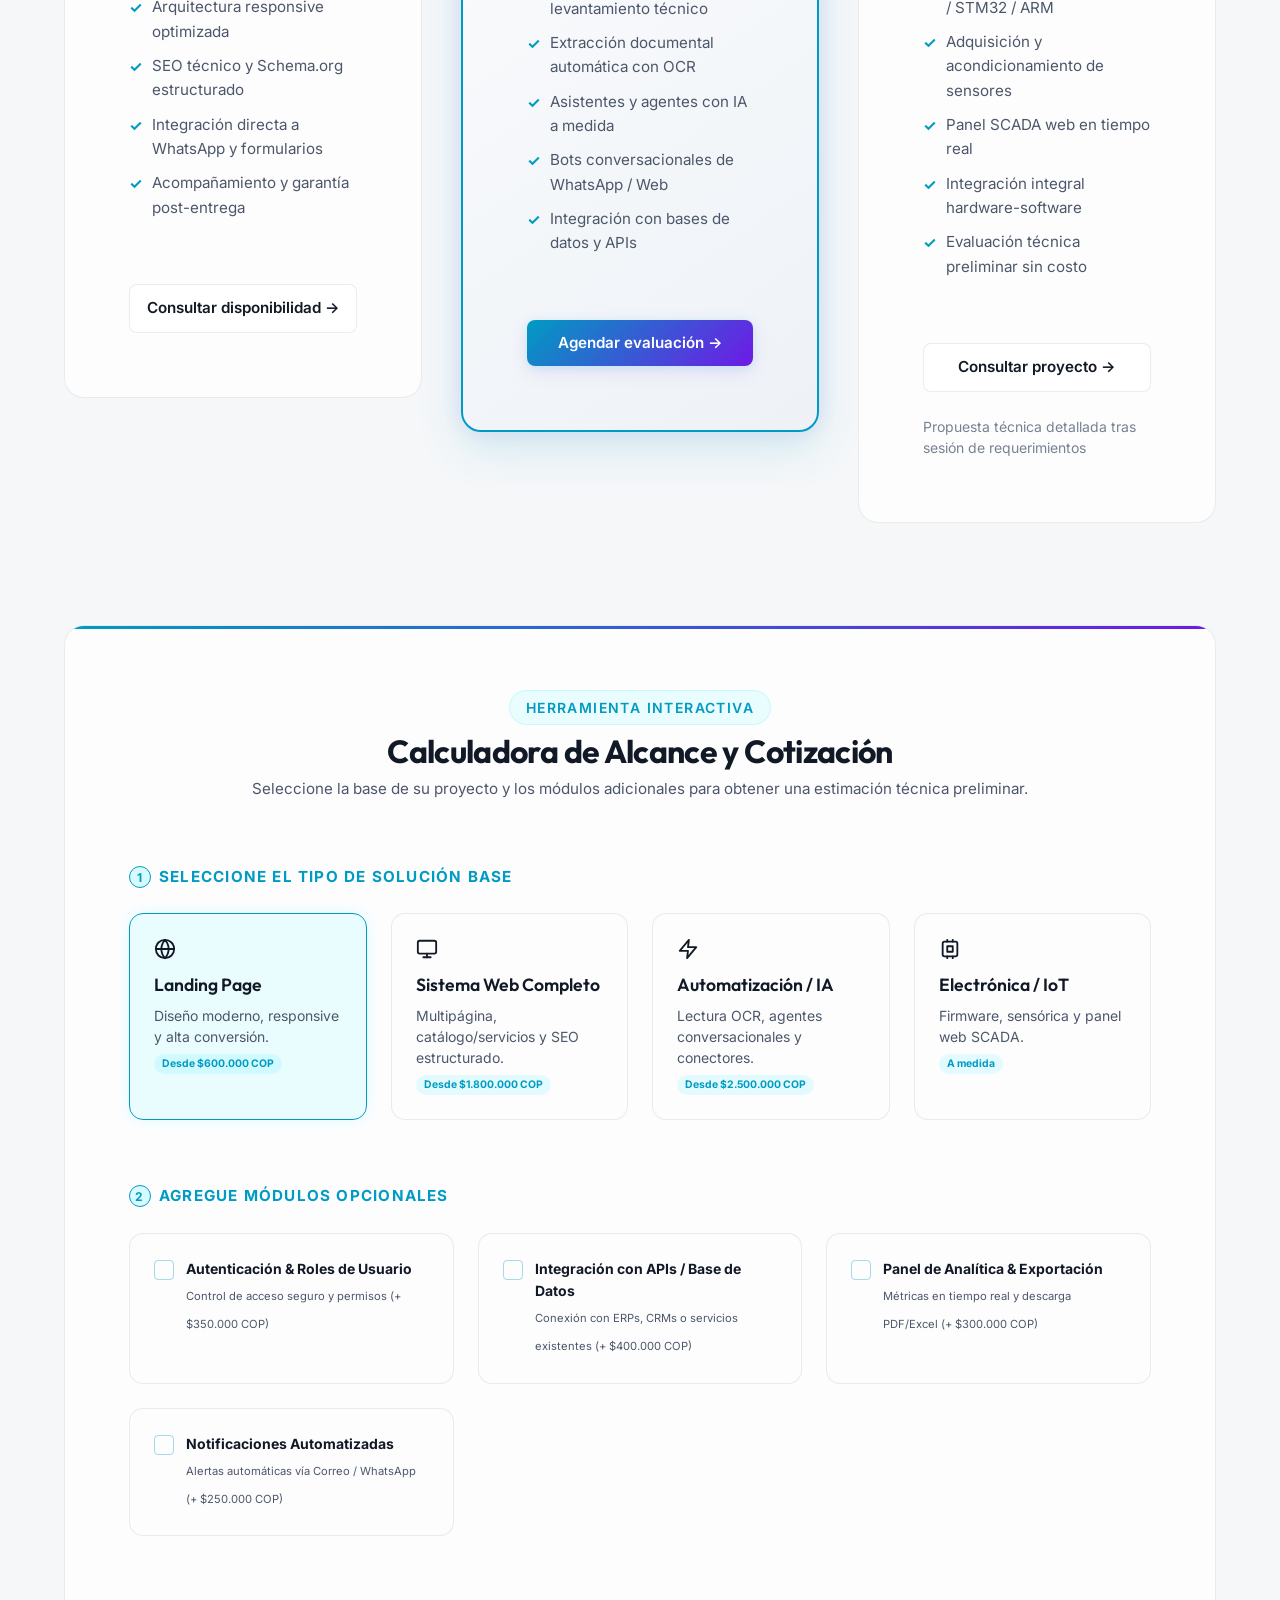
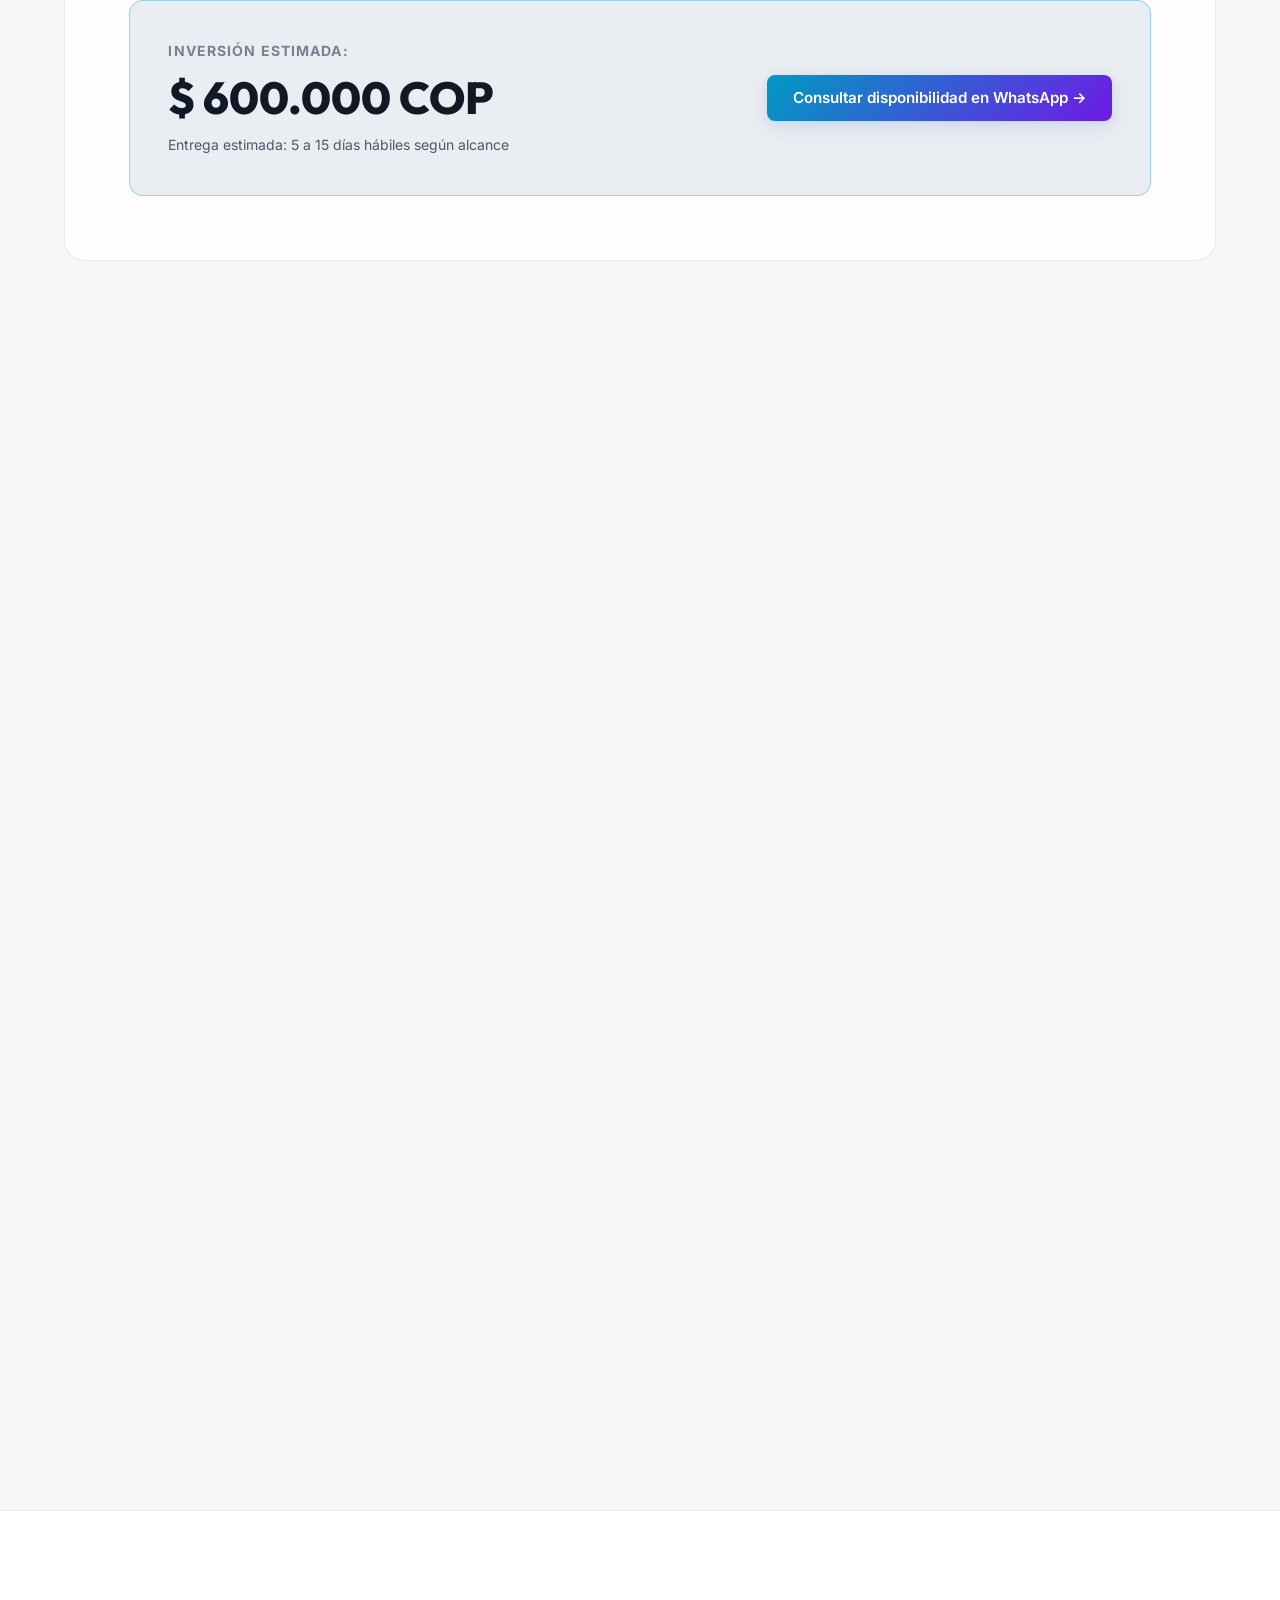
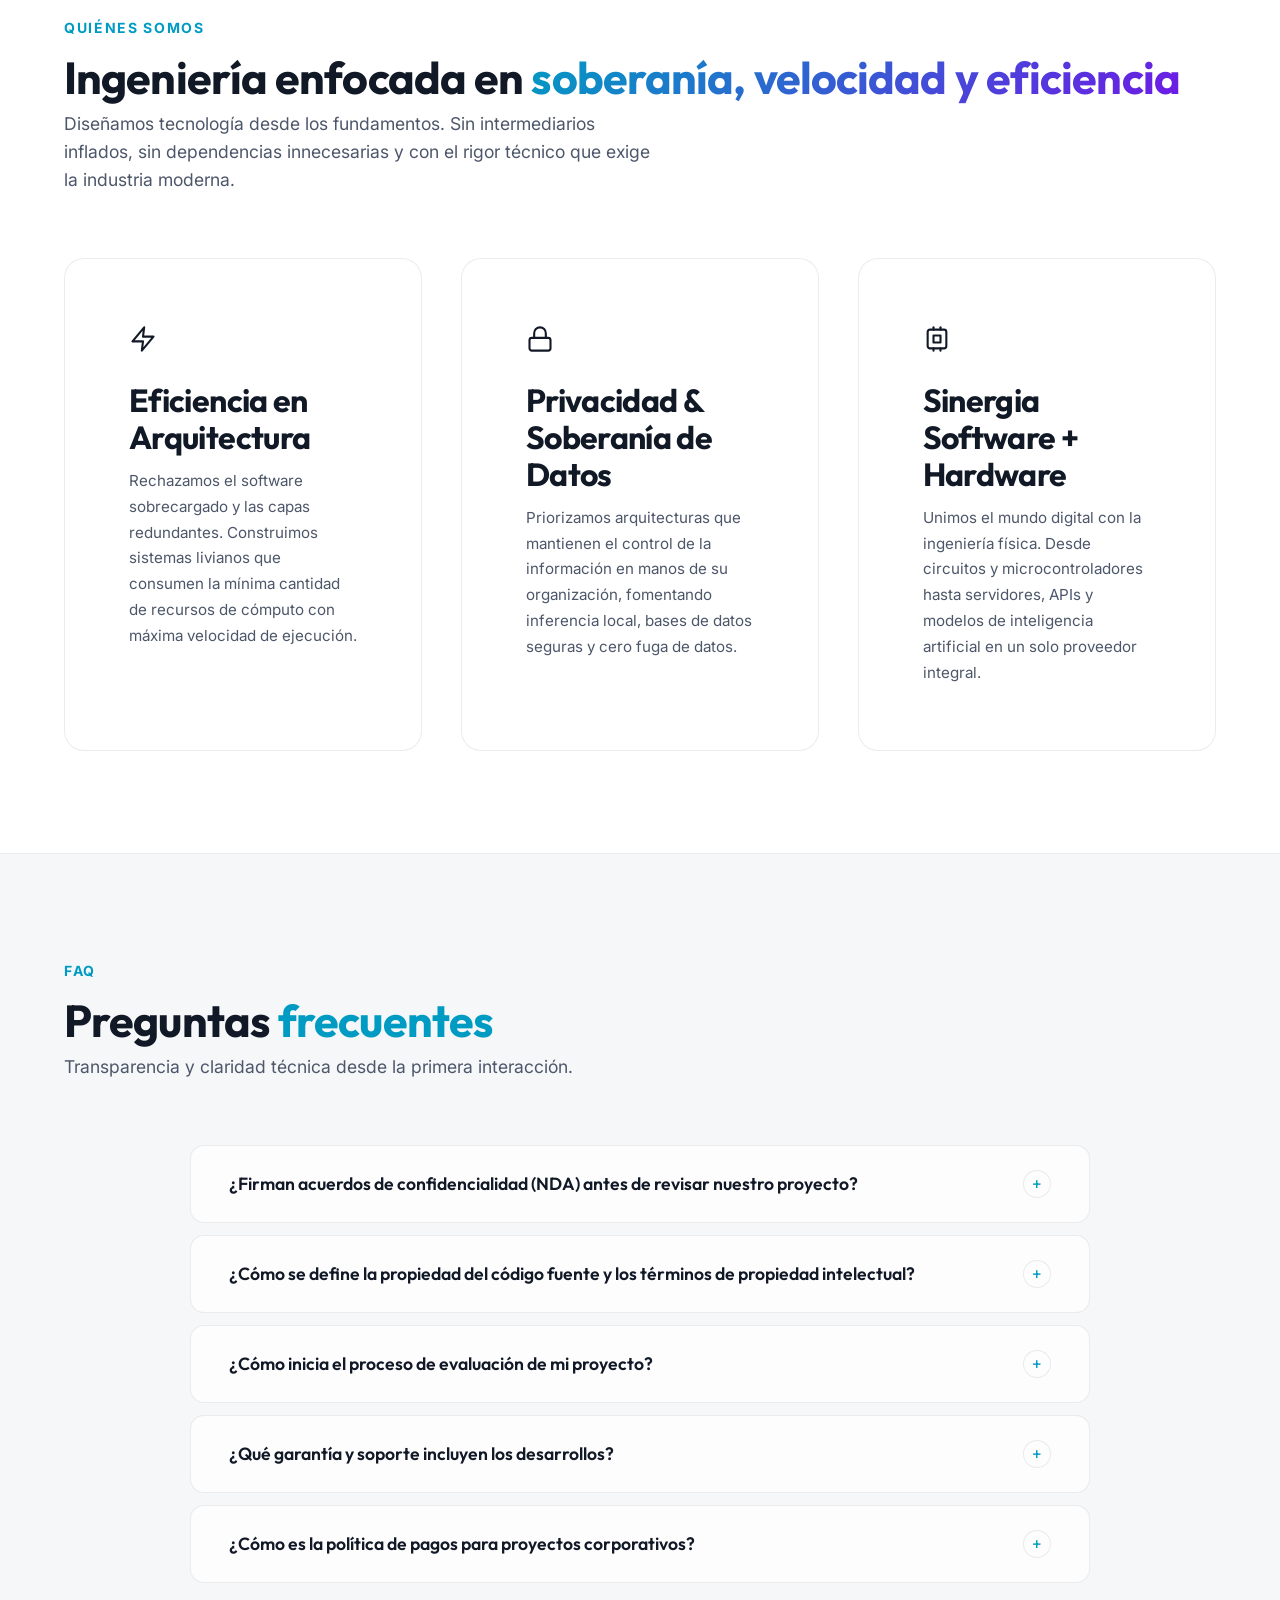
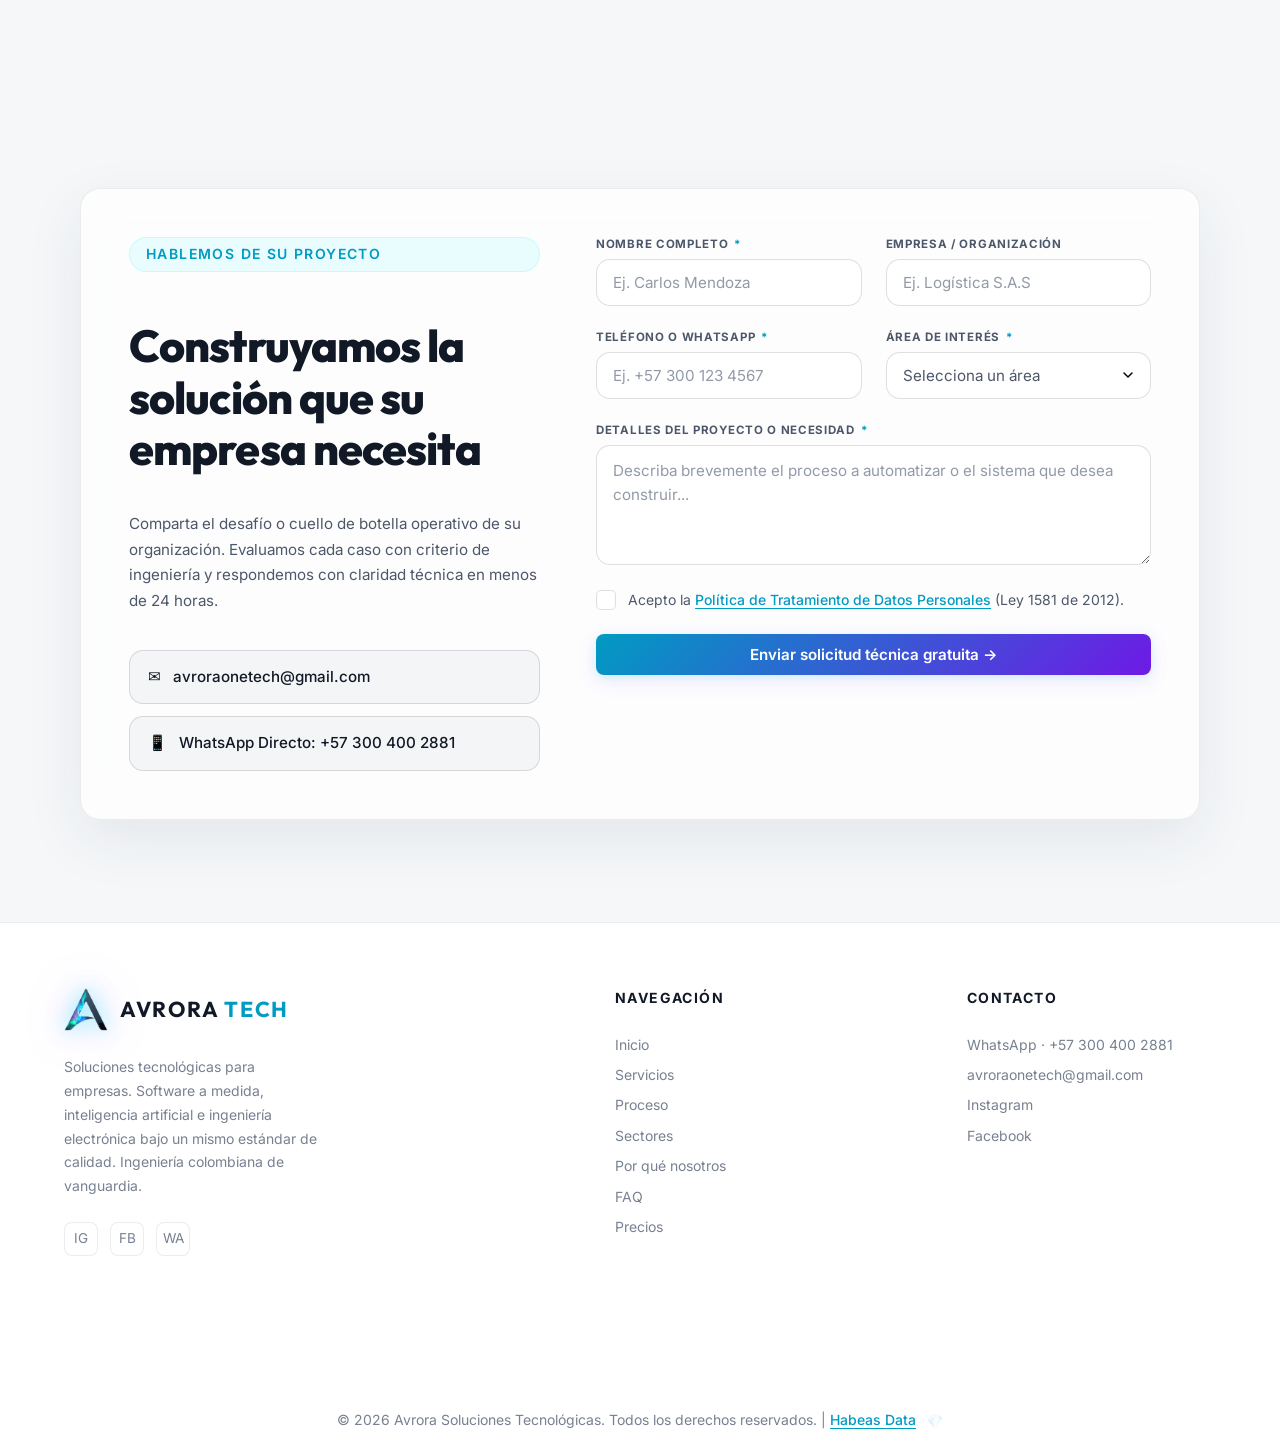
==== commit e5b36e59: "feat(theme): set light theme as default across all pages with zero flash of dark background" ====
--- a/index.html
+++ b/index.html
@@ -1,5 +1,5 @@
 <!DOCTYPE html>
-<html lang="es-CO">
+<html lang="es-CO" class="light-theme">
 
 <head>
     <meta charset="UTF-8">
@@ -10,7 +10,7 @@
     <meta name="keywords"
         content="desarrollo de software a medida colombia, inteligencia artificial empresas, automatizacion rpa bogota medellin, desarrollo web corporativo, ingenieria electronica iot, bots whatsapp b2b, software a medida cali barranquilla, digitalizacion de empresas colombia">
     <meta name="author" content="Avrora Soluciones Tecnológicas">
-    <meta name="theme-color" content="#05050A">
+    <meta name="theme-color" content="#F4F6FB">
     <meta name="robots" content="index, follow, max-snippet:-1, max-image-preview:large, max-video-preview:-1">
     <link rel="canonical" href="https://avroratech.co/">
     <link rel="manifest" href="site.webmanifest">
@@ -63,7 +63,9 @@
     <script>
         (function() {
             var t = localStorage.getItem('avrora-theme');
-            if (t === 'light' || (!t && window.matchMedia && window.matchMedia('(prefers-color-scheme: light)').matches)) {
+            if (t === 'dark') {
+                document.documentElement.classList.remove('light-theme');
+            } else {
                 document.documentElement.classList.add('light-theme');
             }
         })();
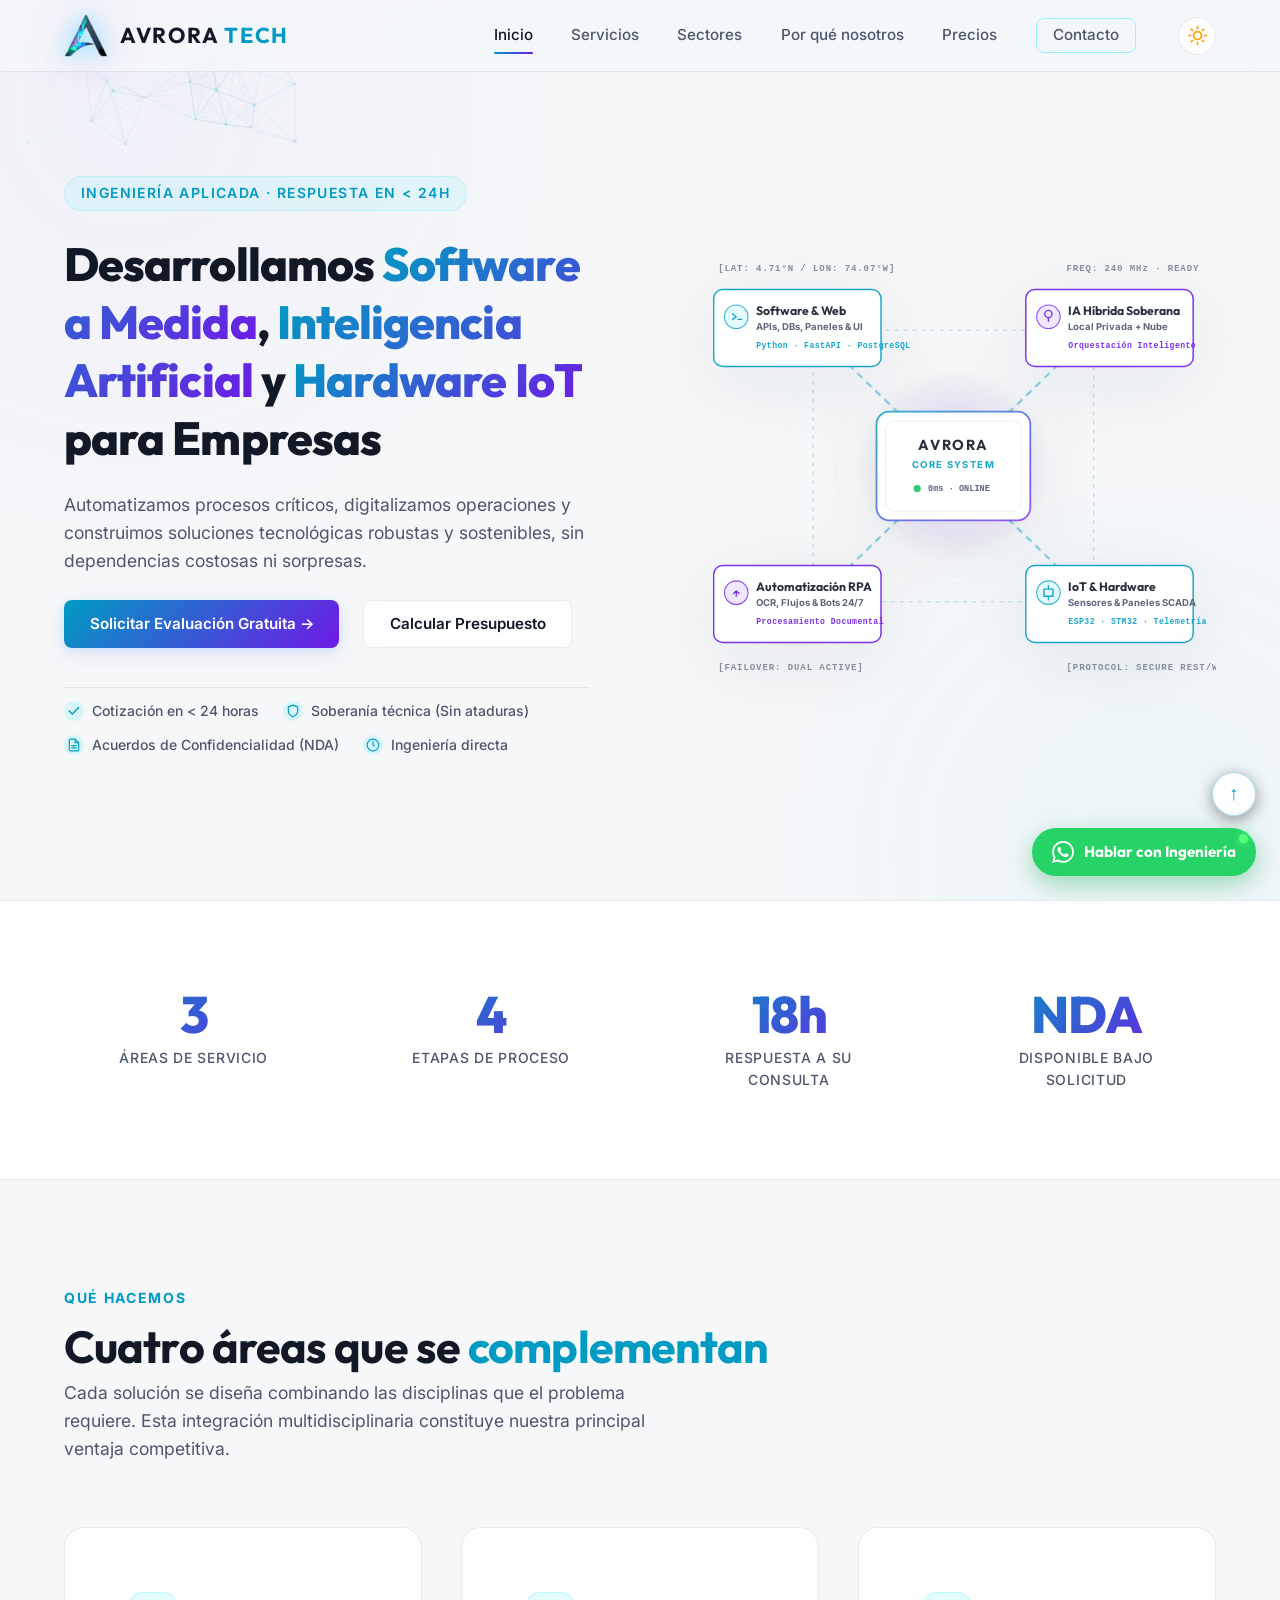
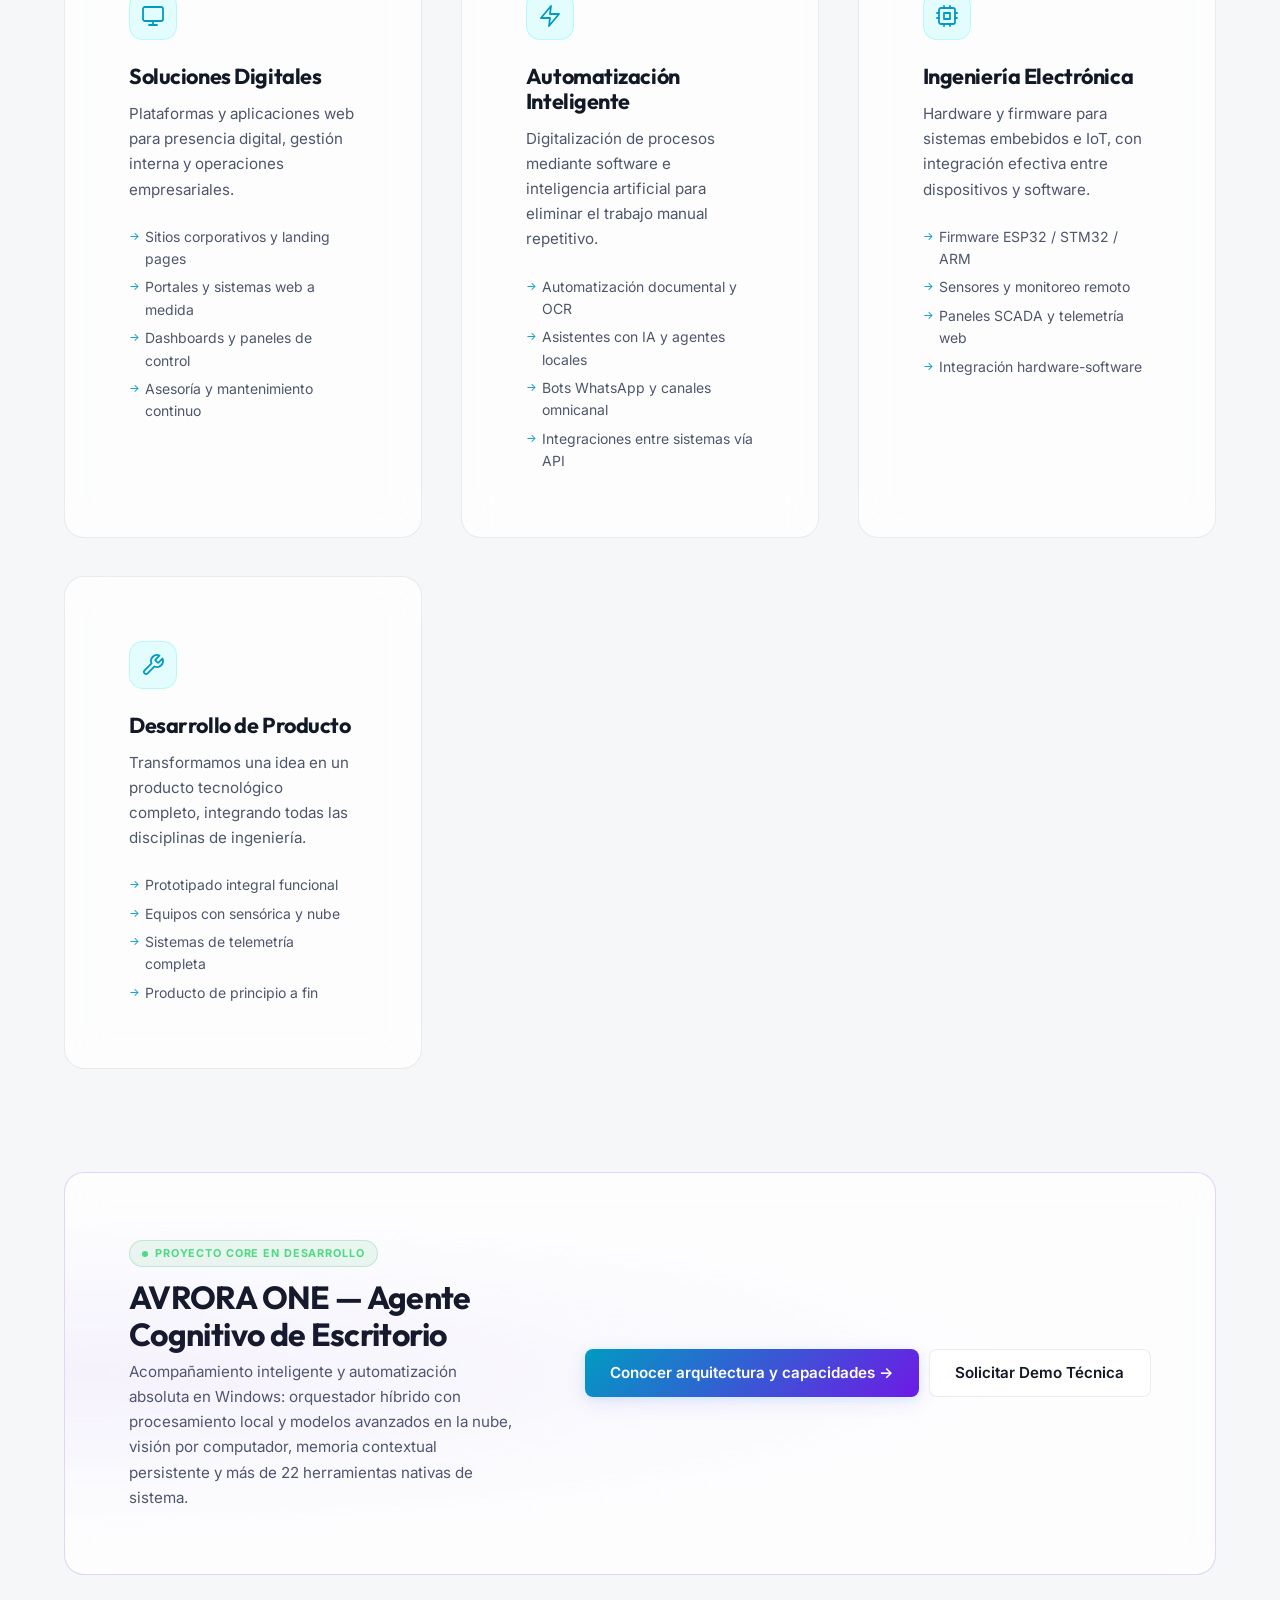
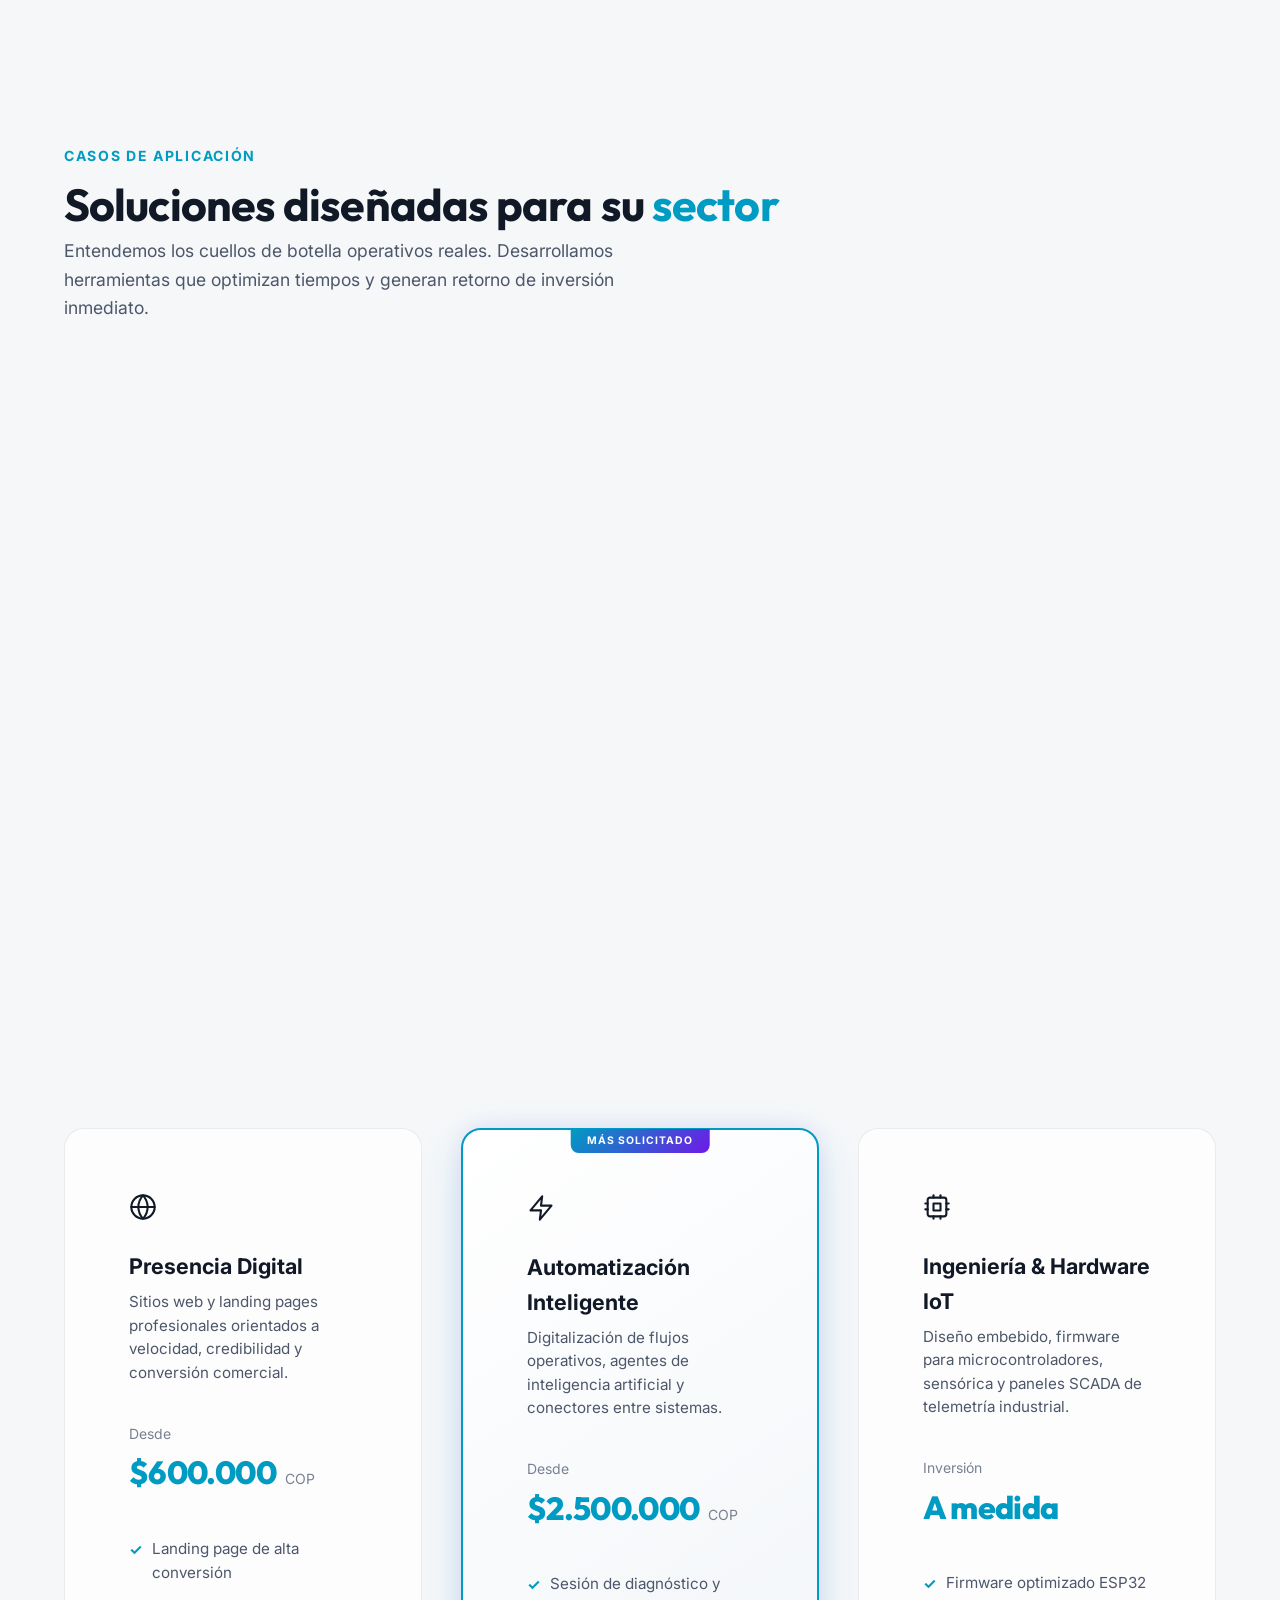
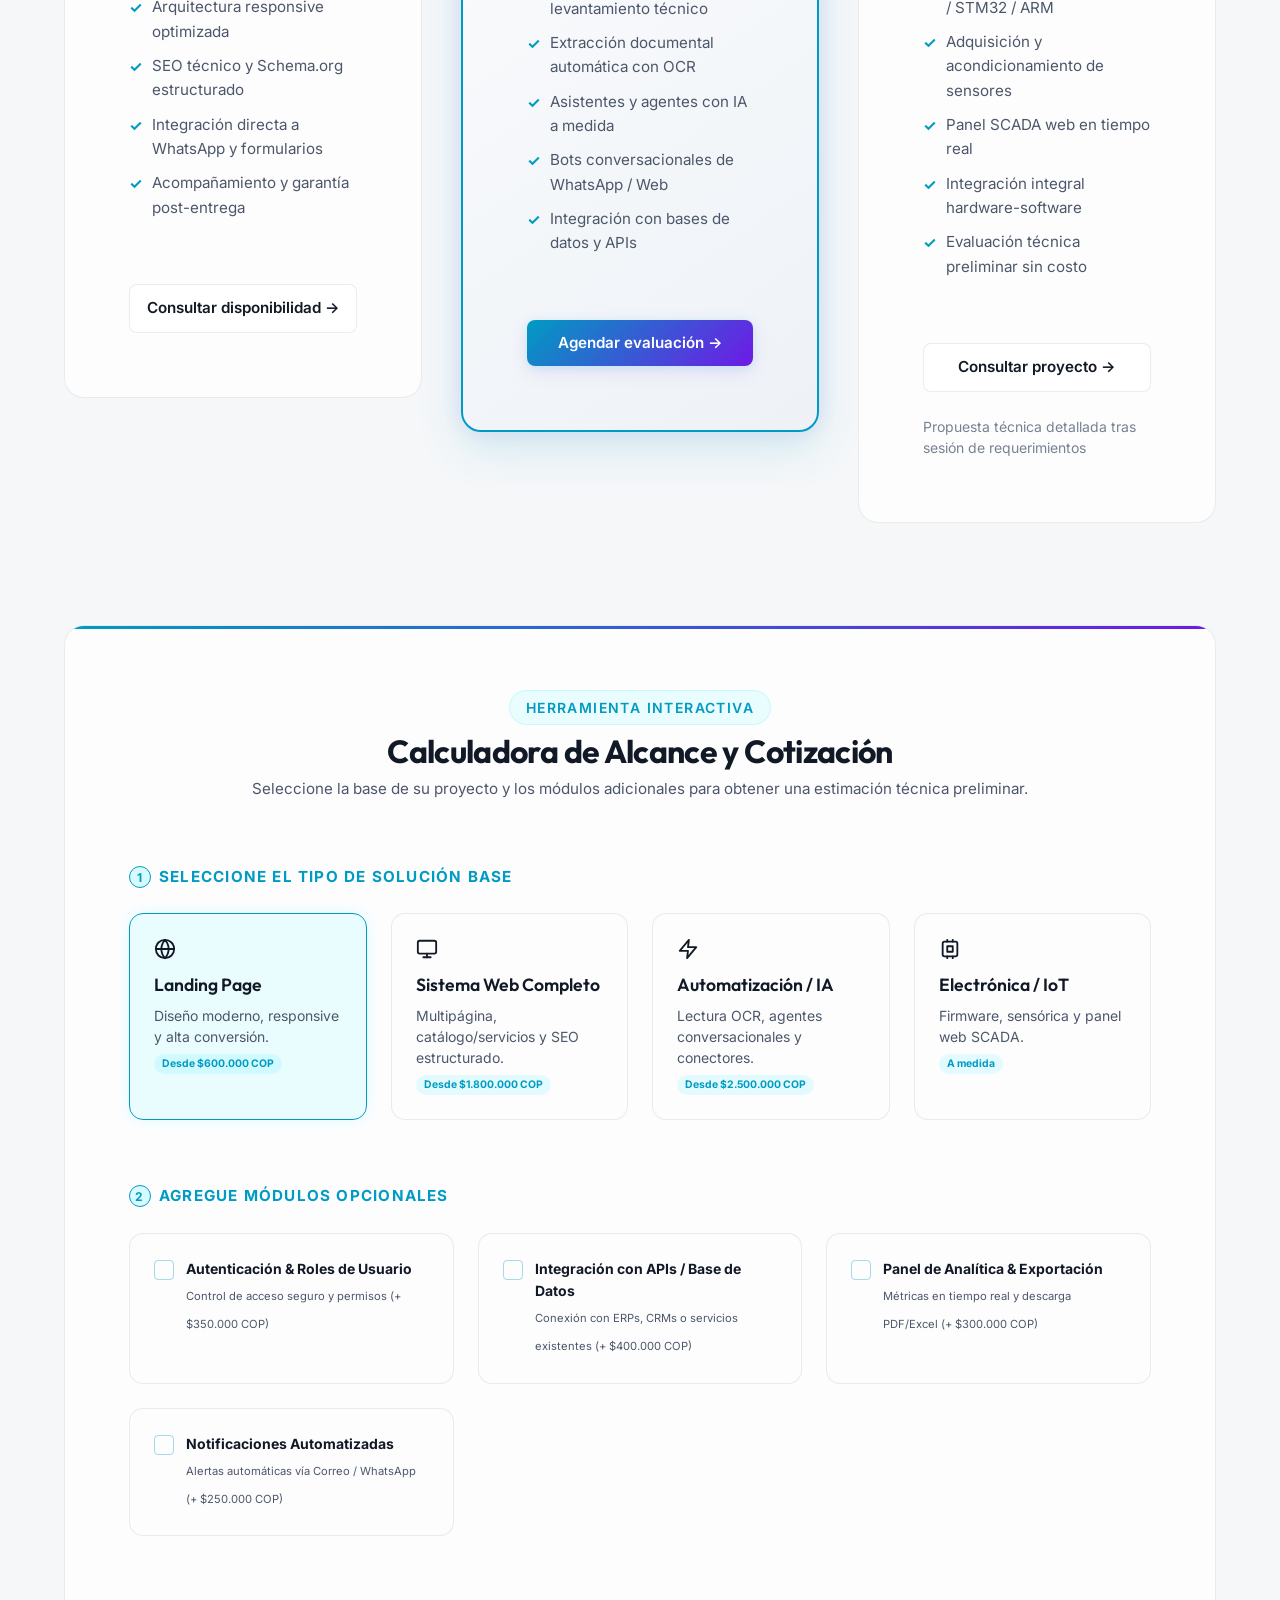
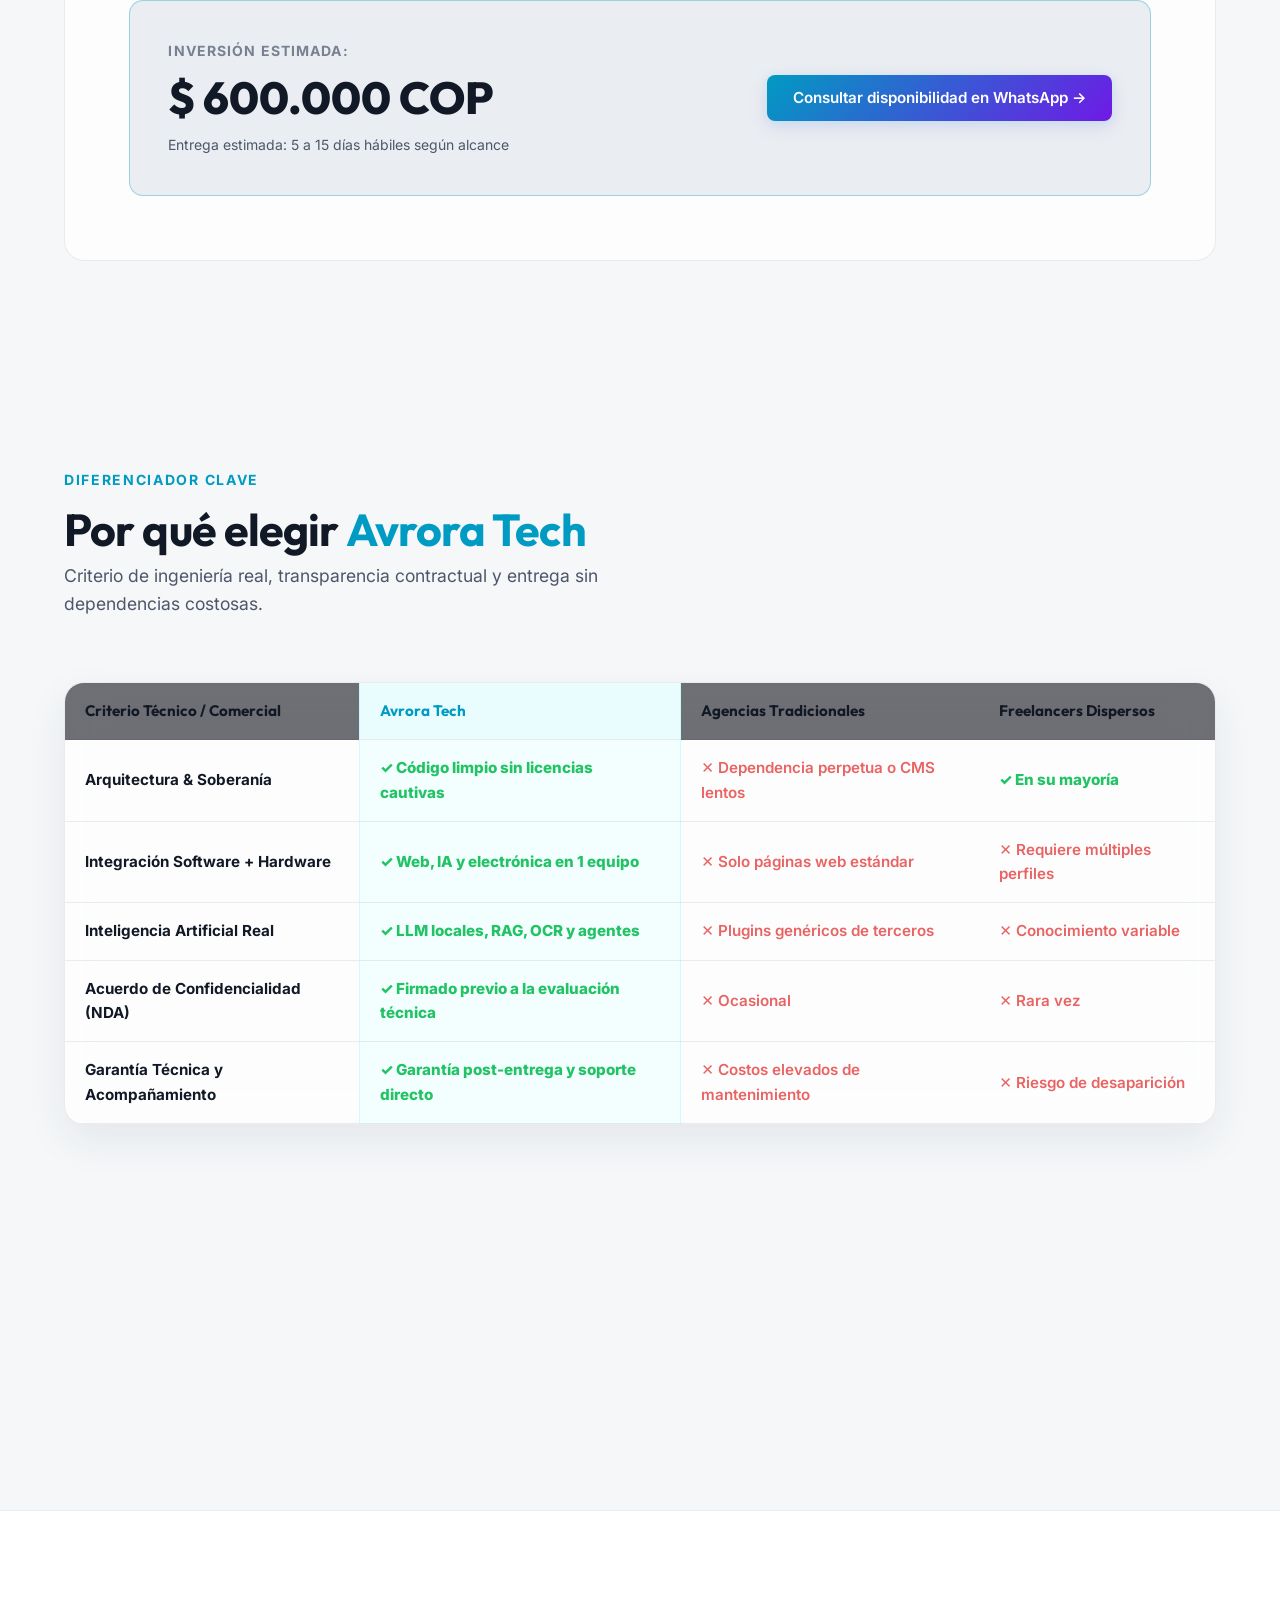
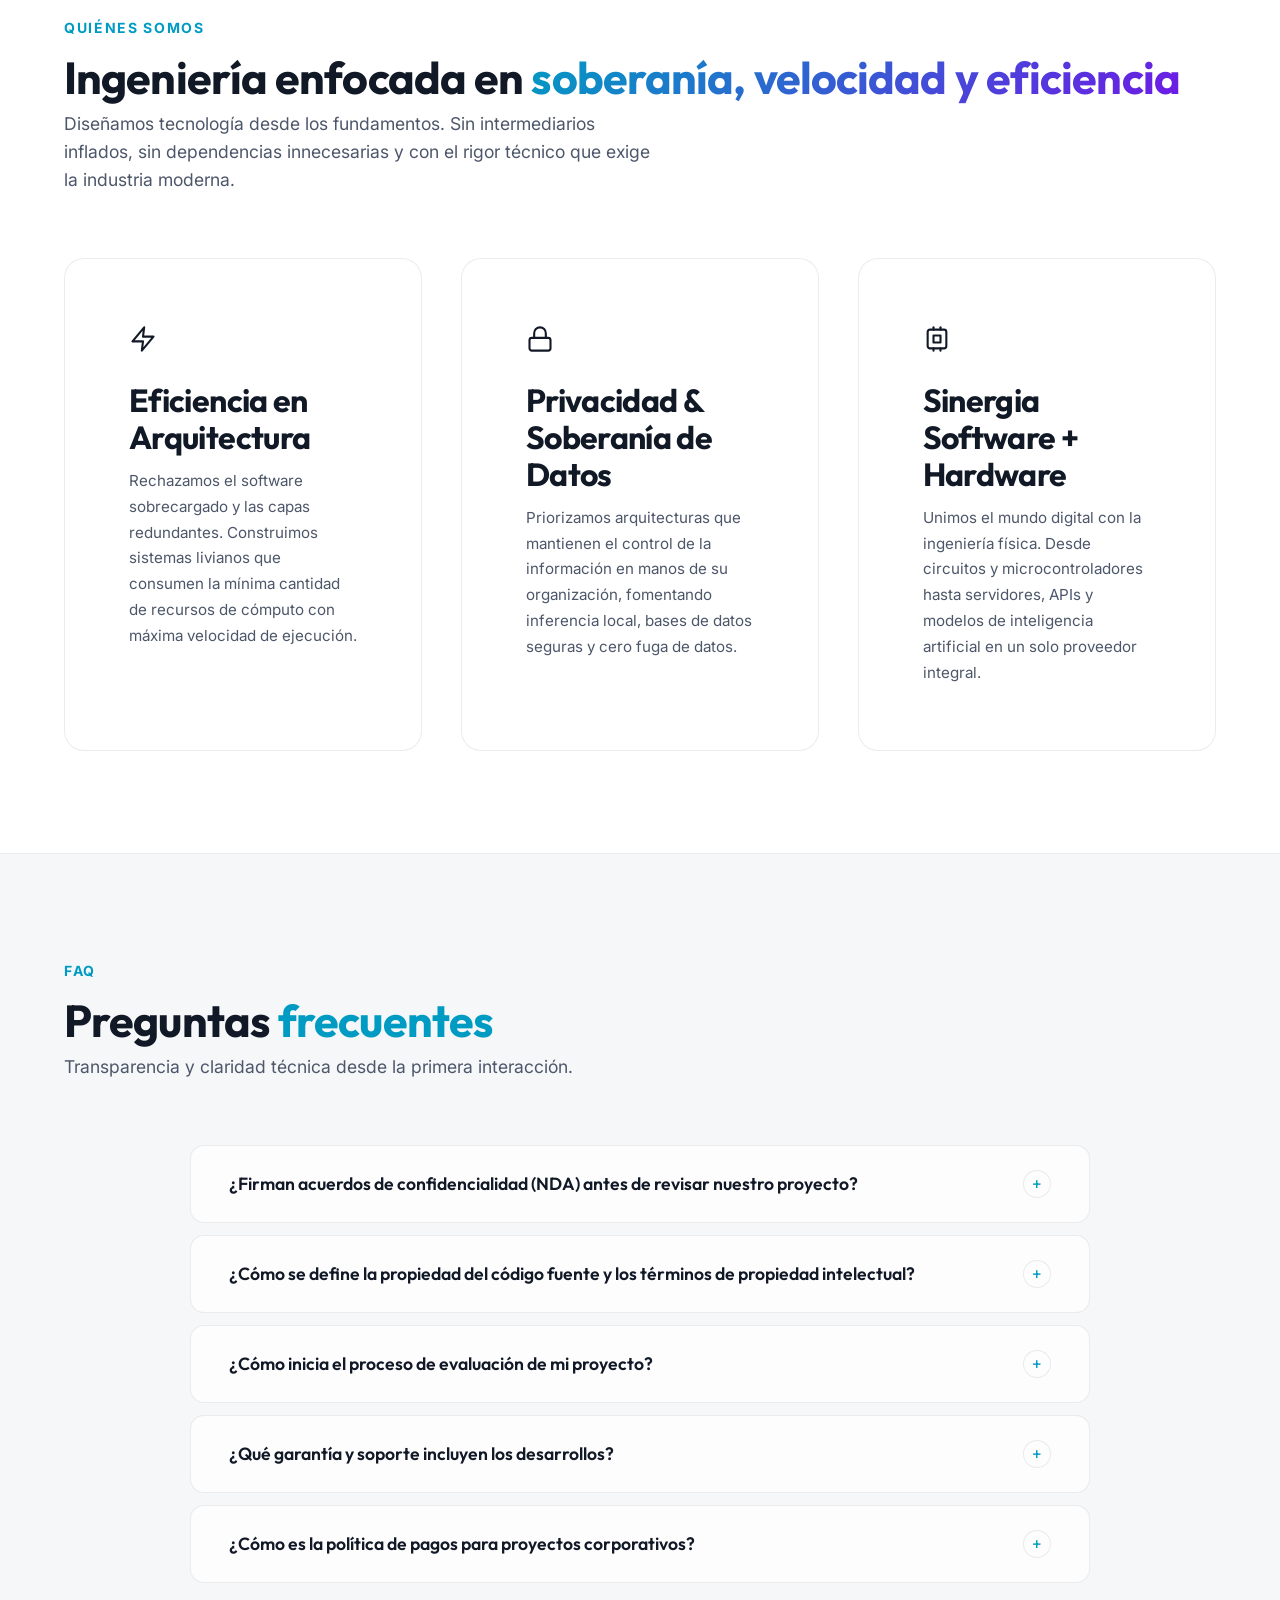
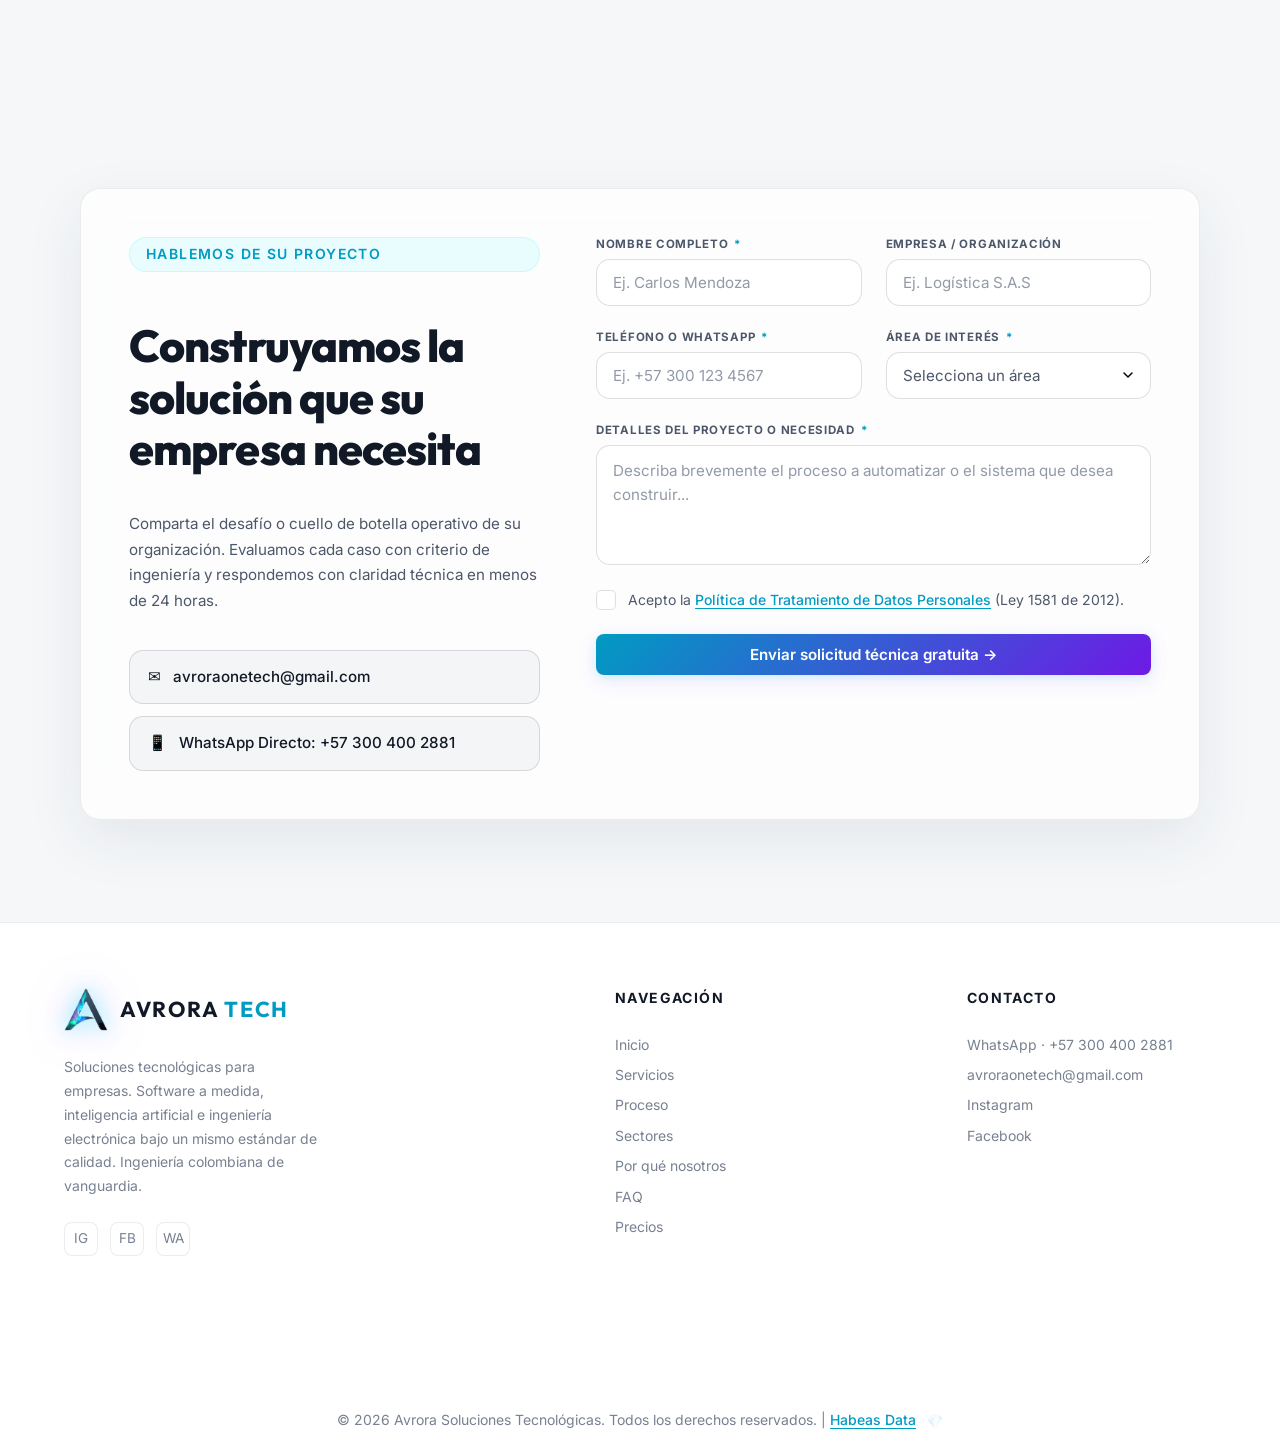
==== commit 5b95f900: "seo: add Google Search Console site verification meta tag" ====
--- a/index.html
+++ b/index.html
@@ -12,6 +12,7 @@
     <meta name="author" content="Avrora Soluciones Tecnológicas">
     <meta name="theme-color" content="#F4F6FB">
     <meta name="robots" content="index, follow, max-snippet:-1, max-image-preview:large, max-video-preview:-1">
+    <meta name="google-site-verification" content="hzMQnk9SVxeA7RmzBgul9hU6z50tJDYfnTOnY_EIX5w">
     <link rel="canonical" href="https://avroratech.co/">
     <link rel="manifest" href="site.webmanifest">
 
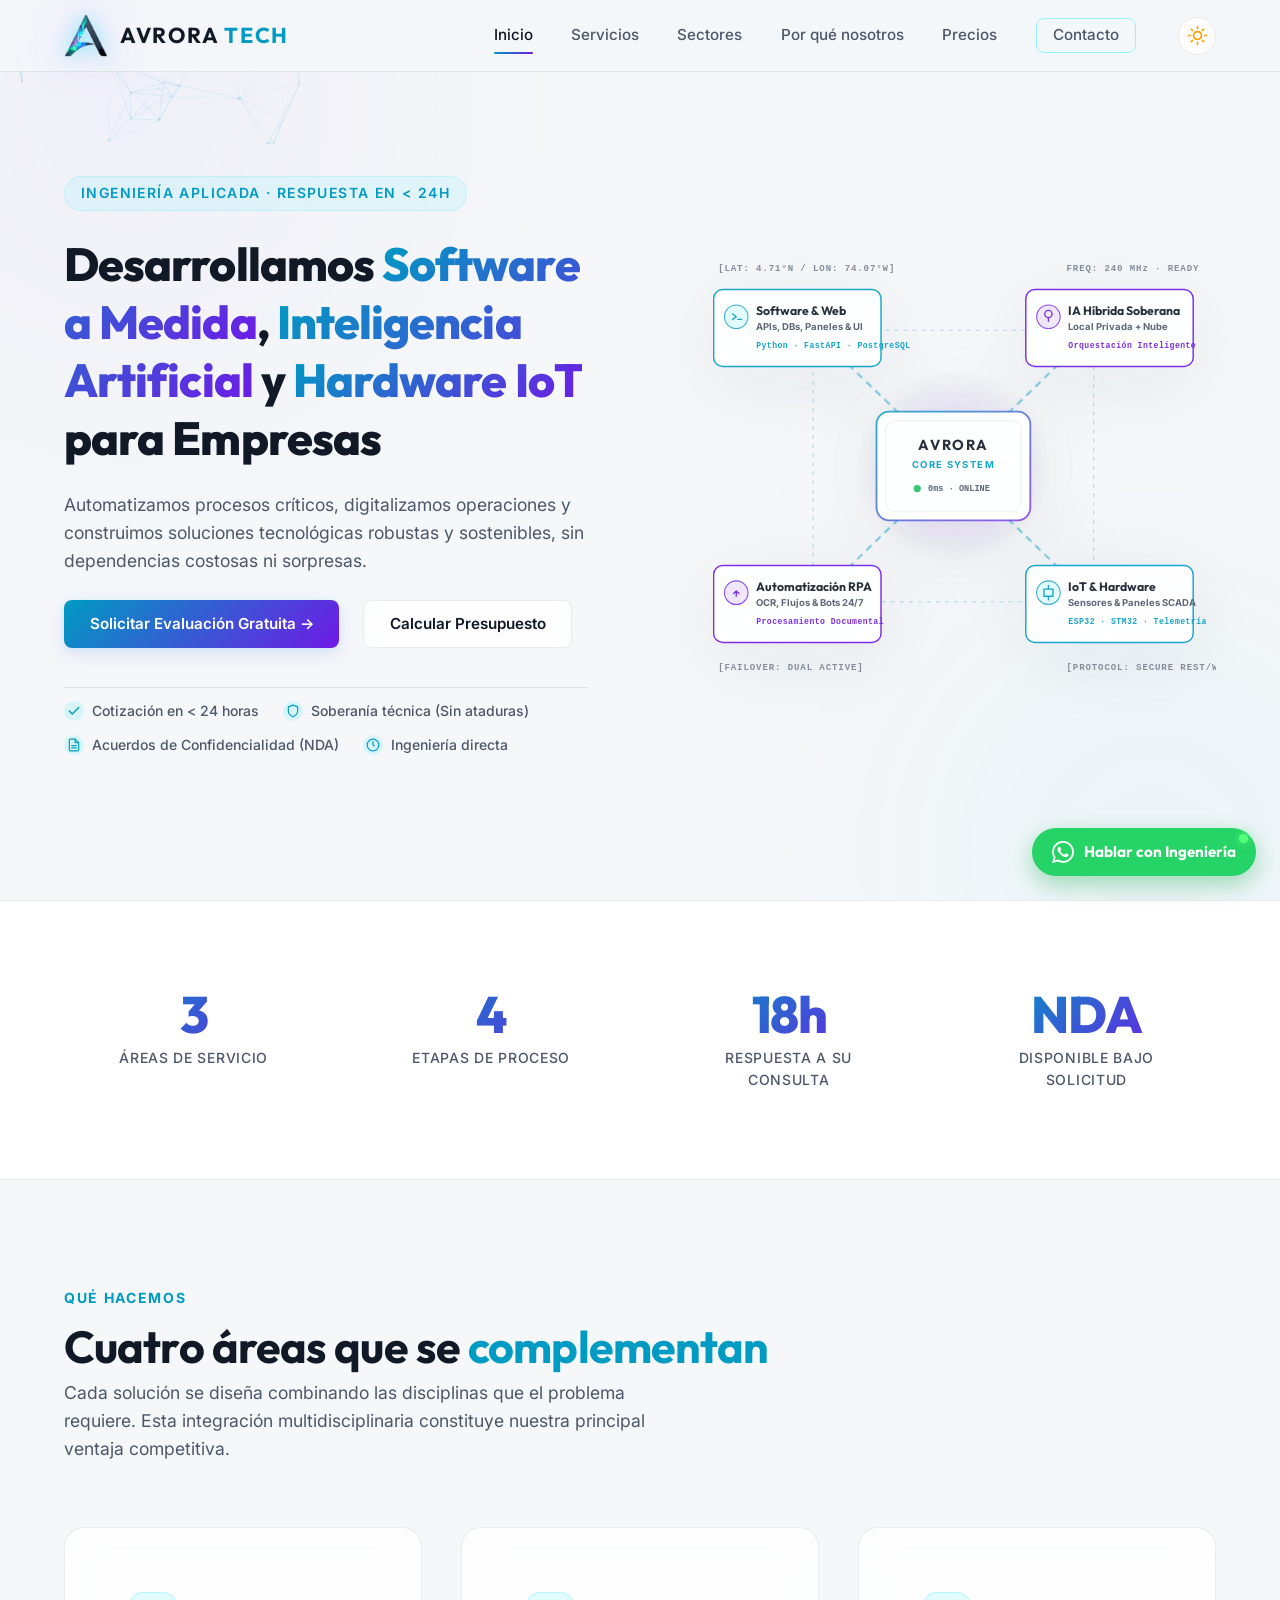
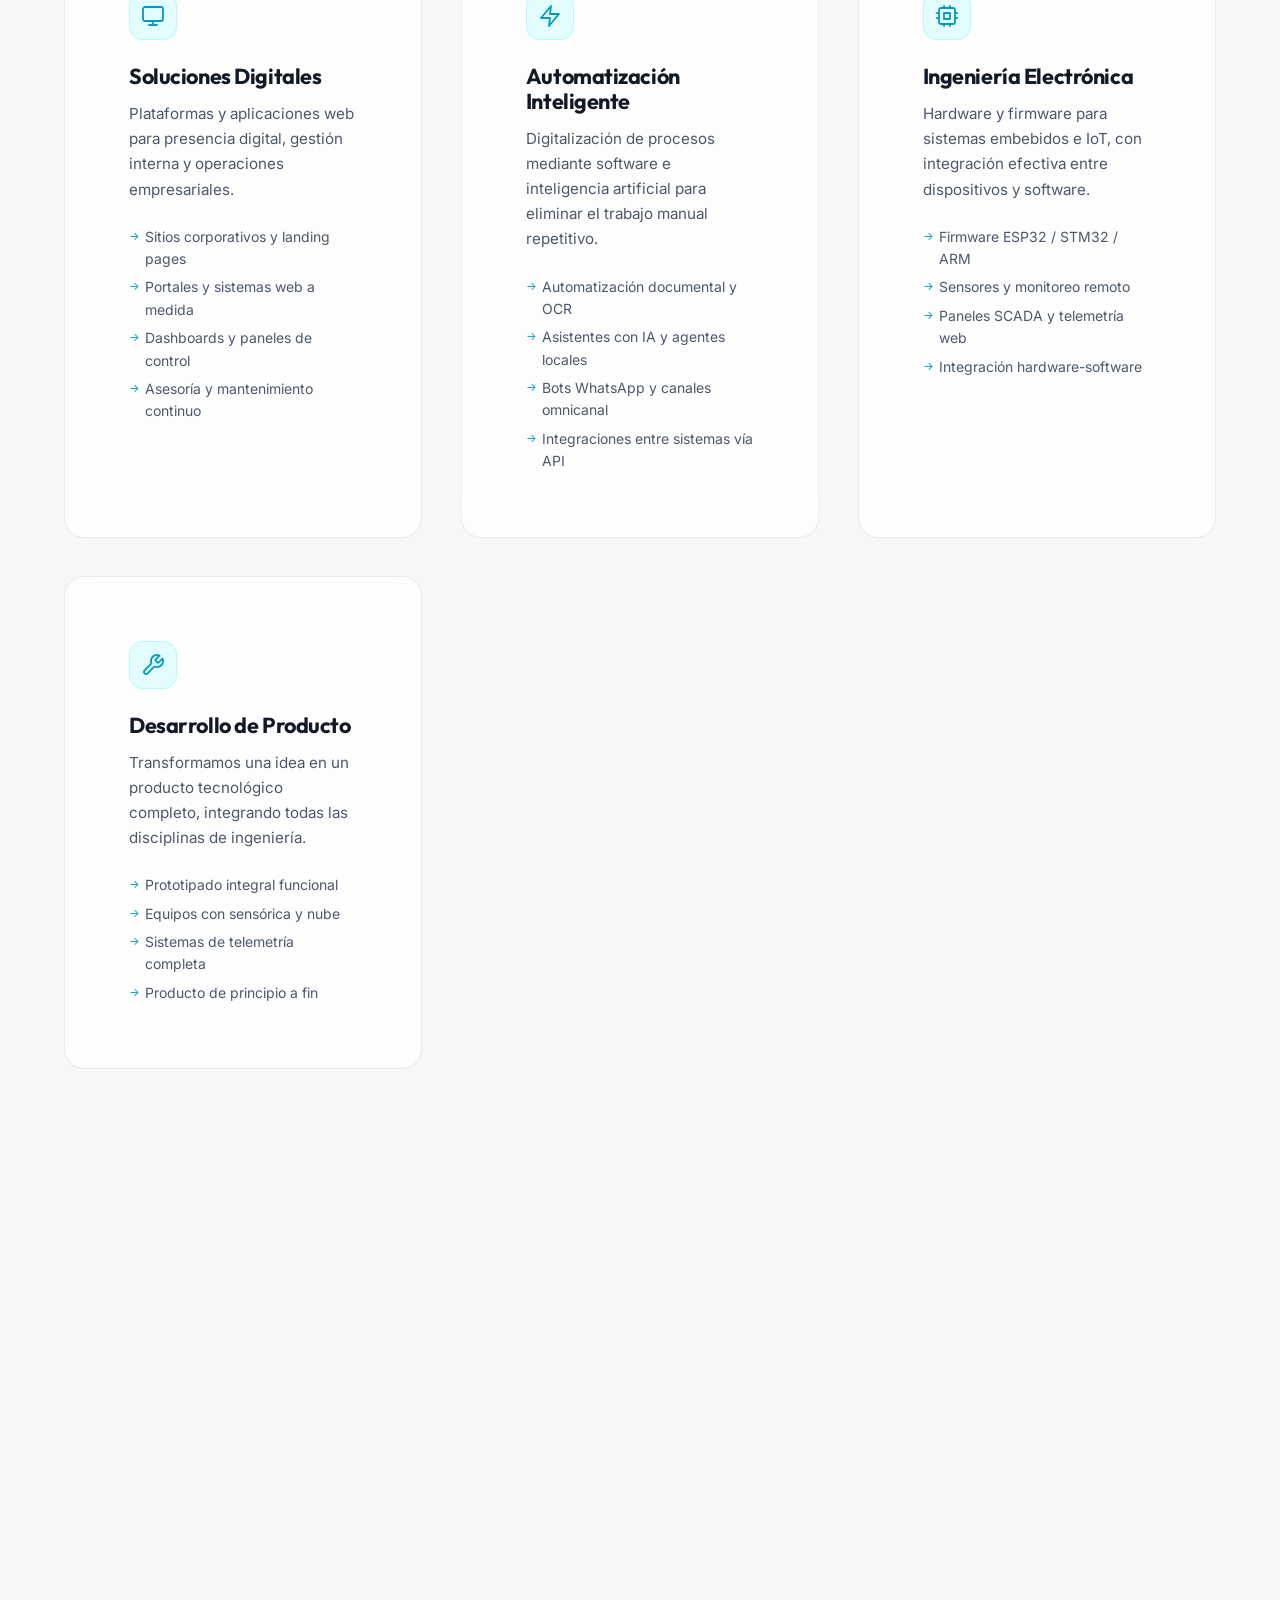
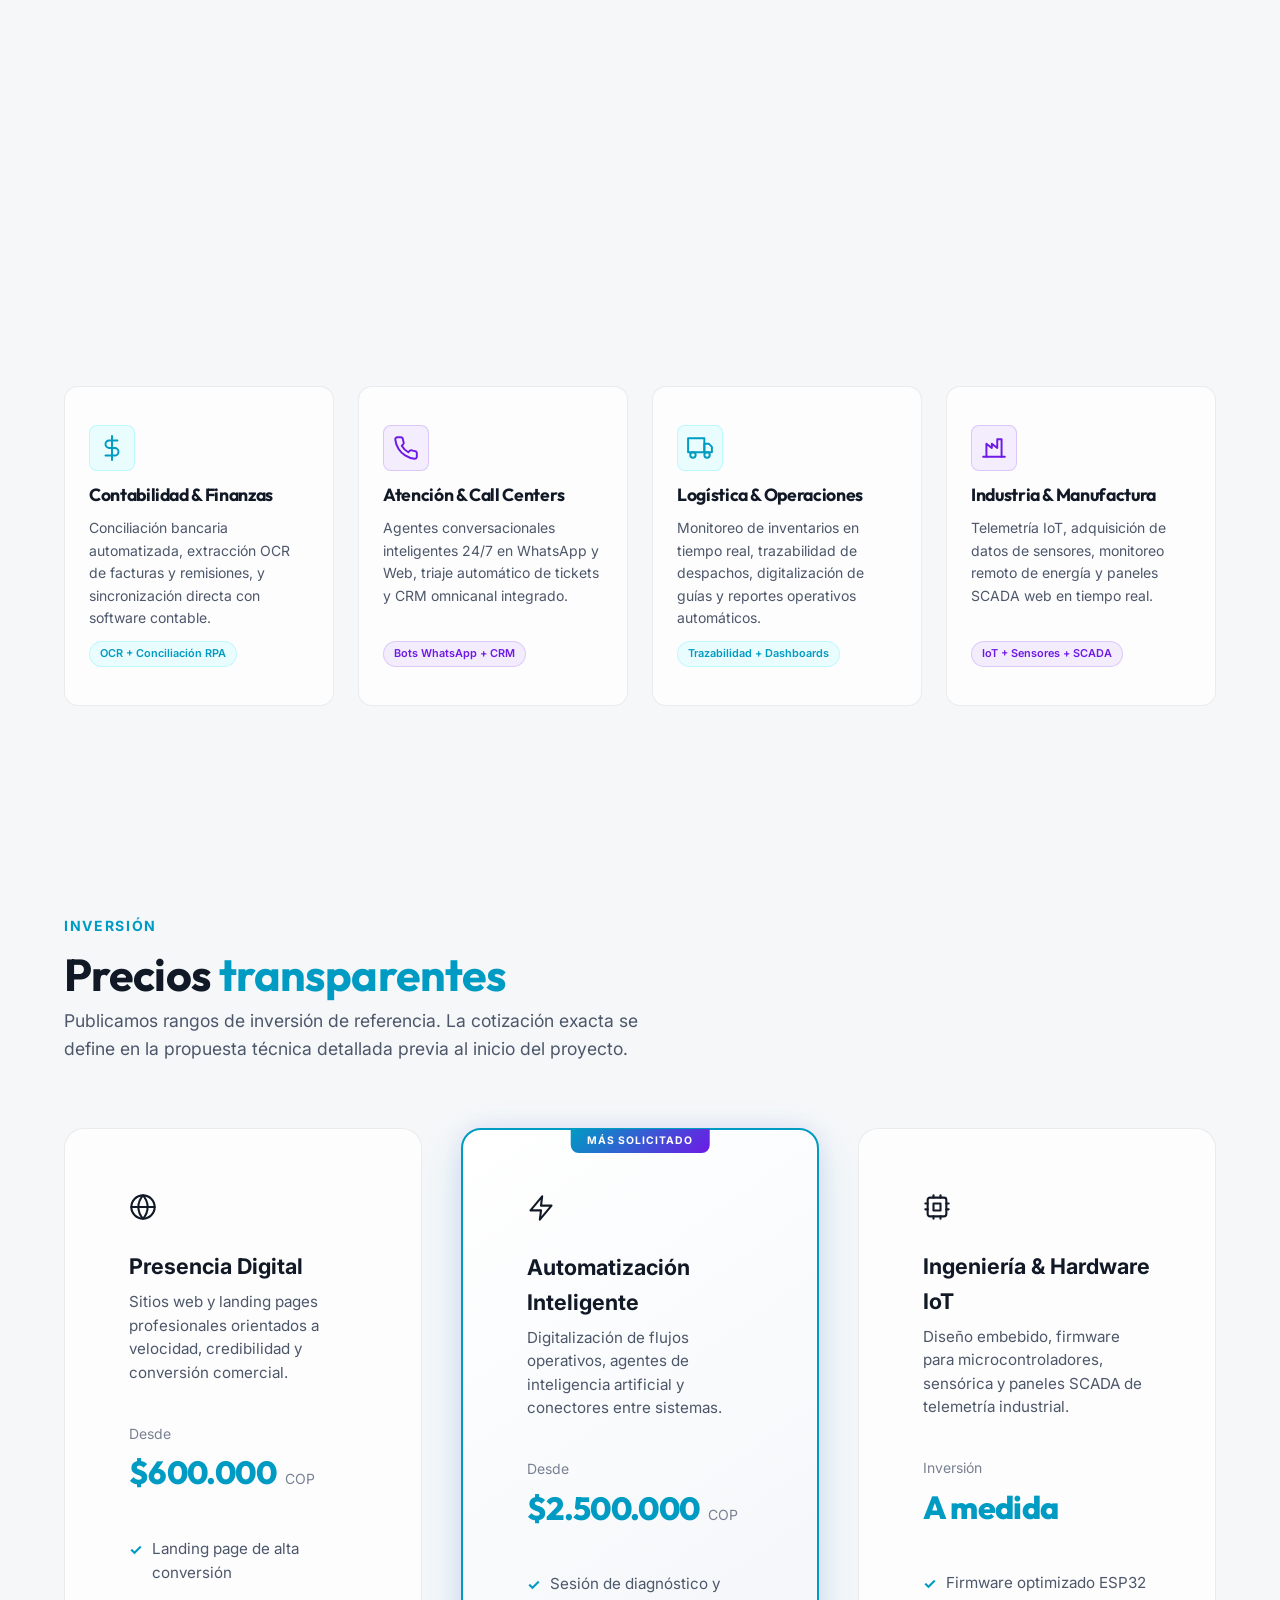
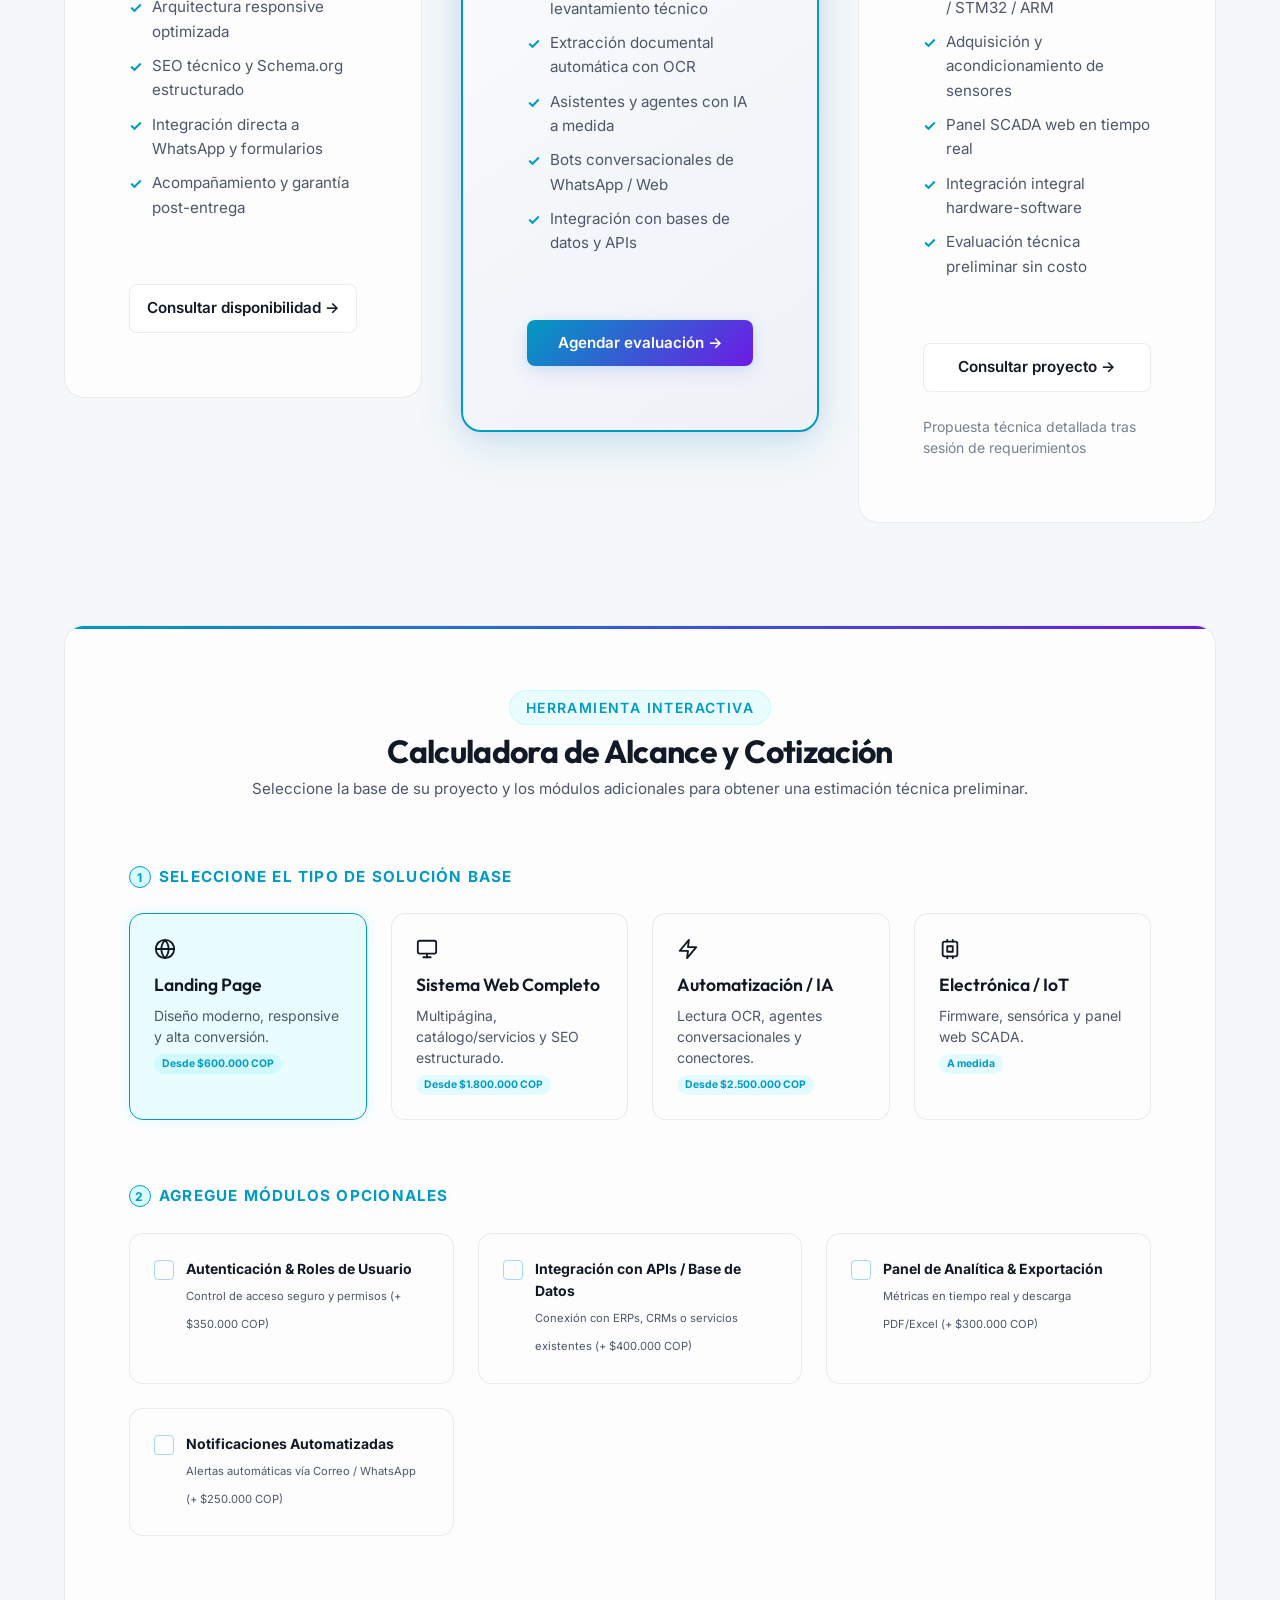
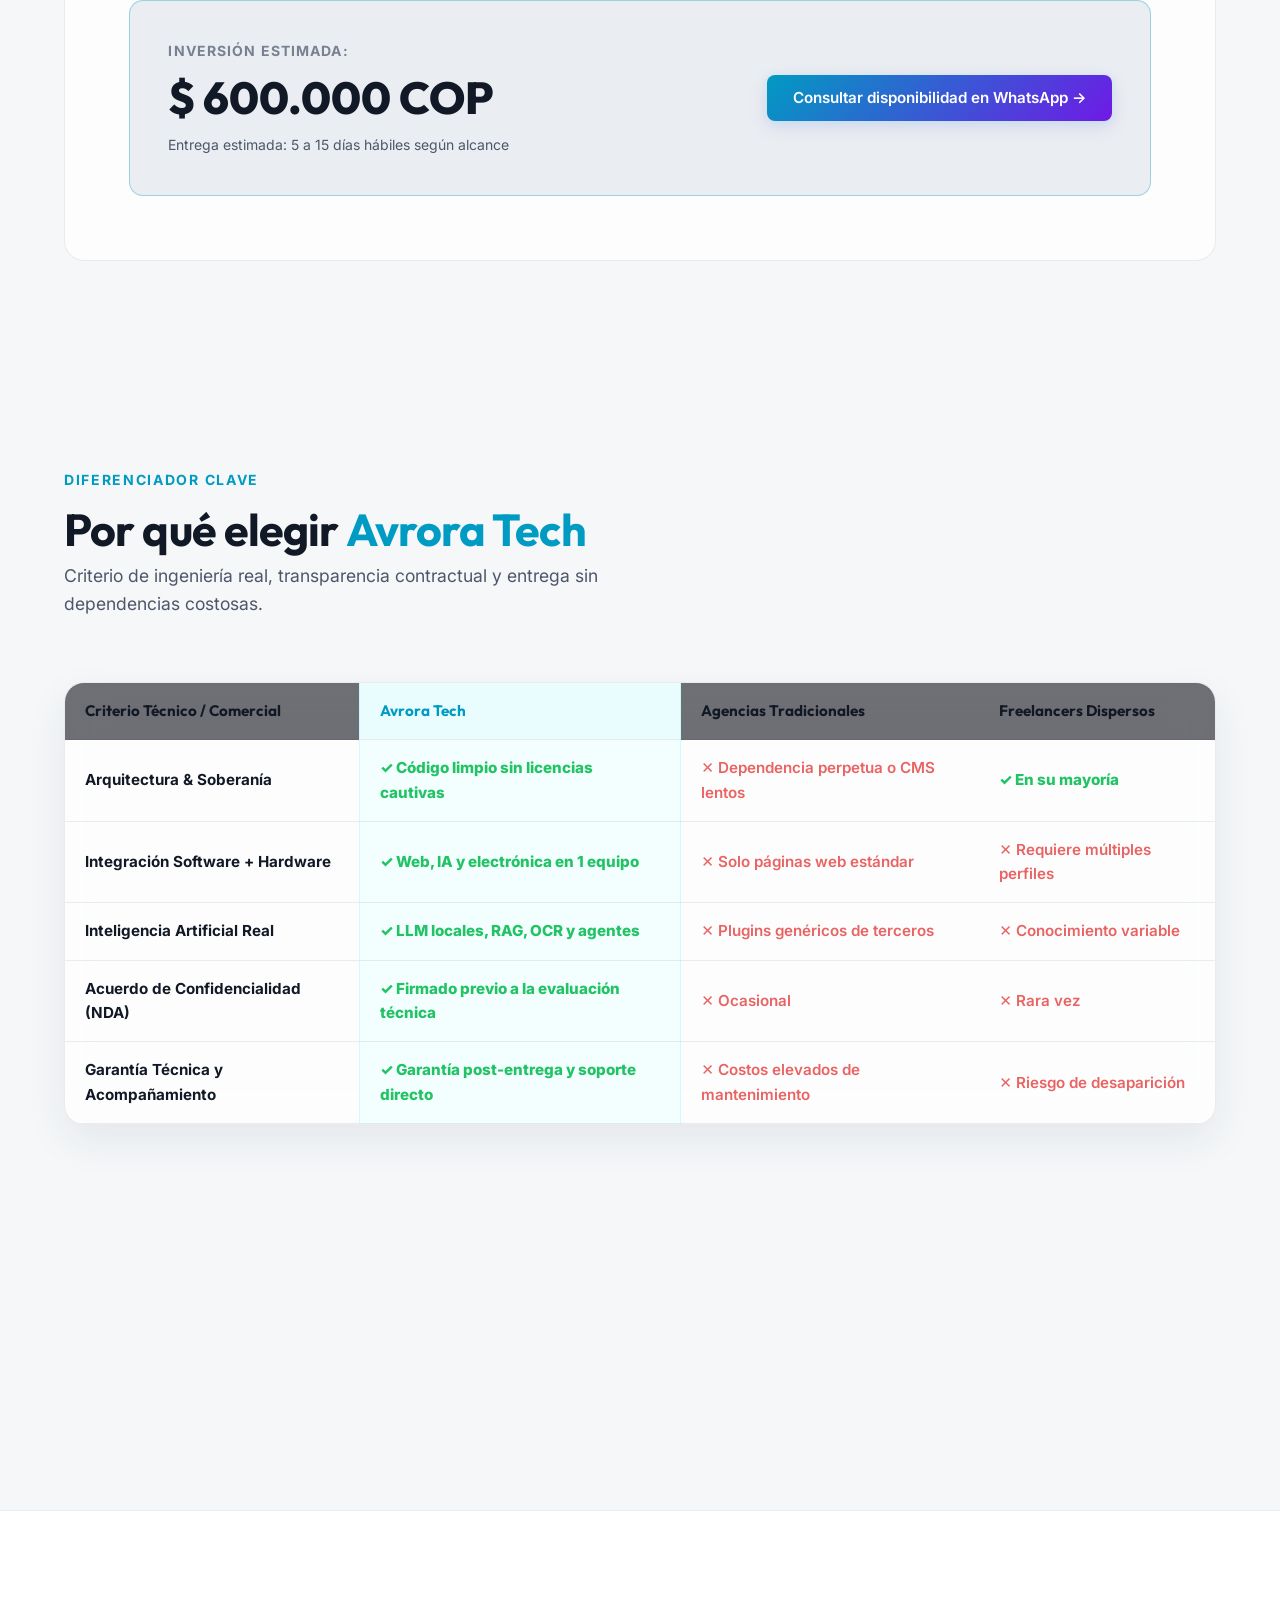
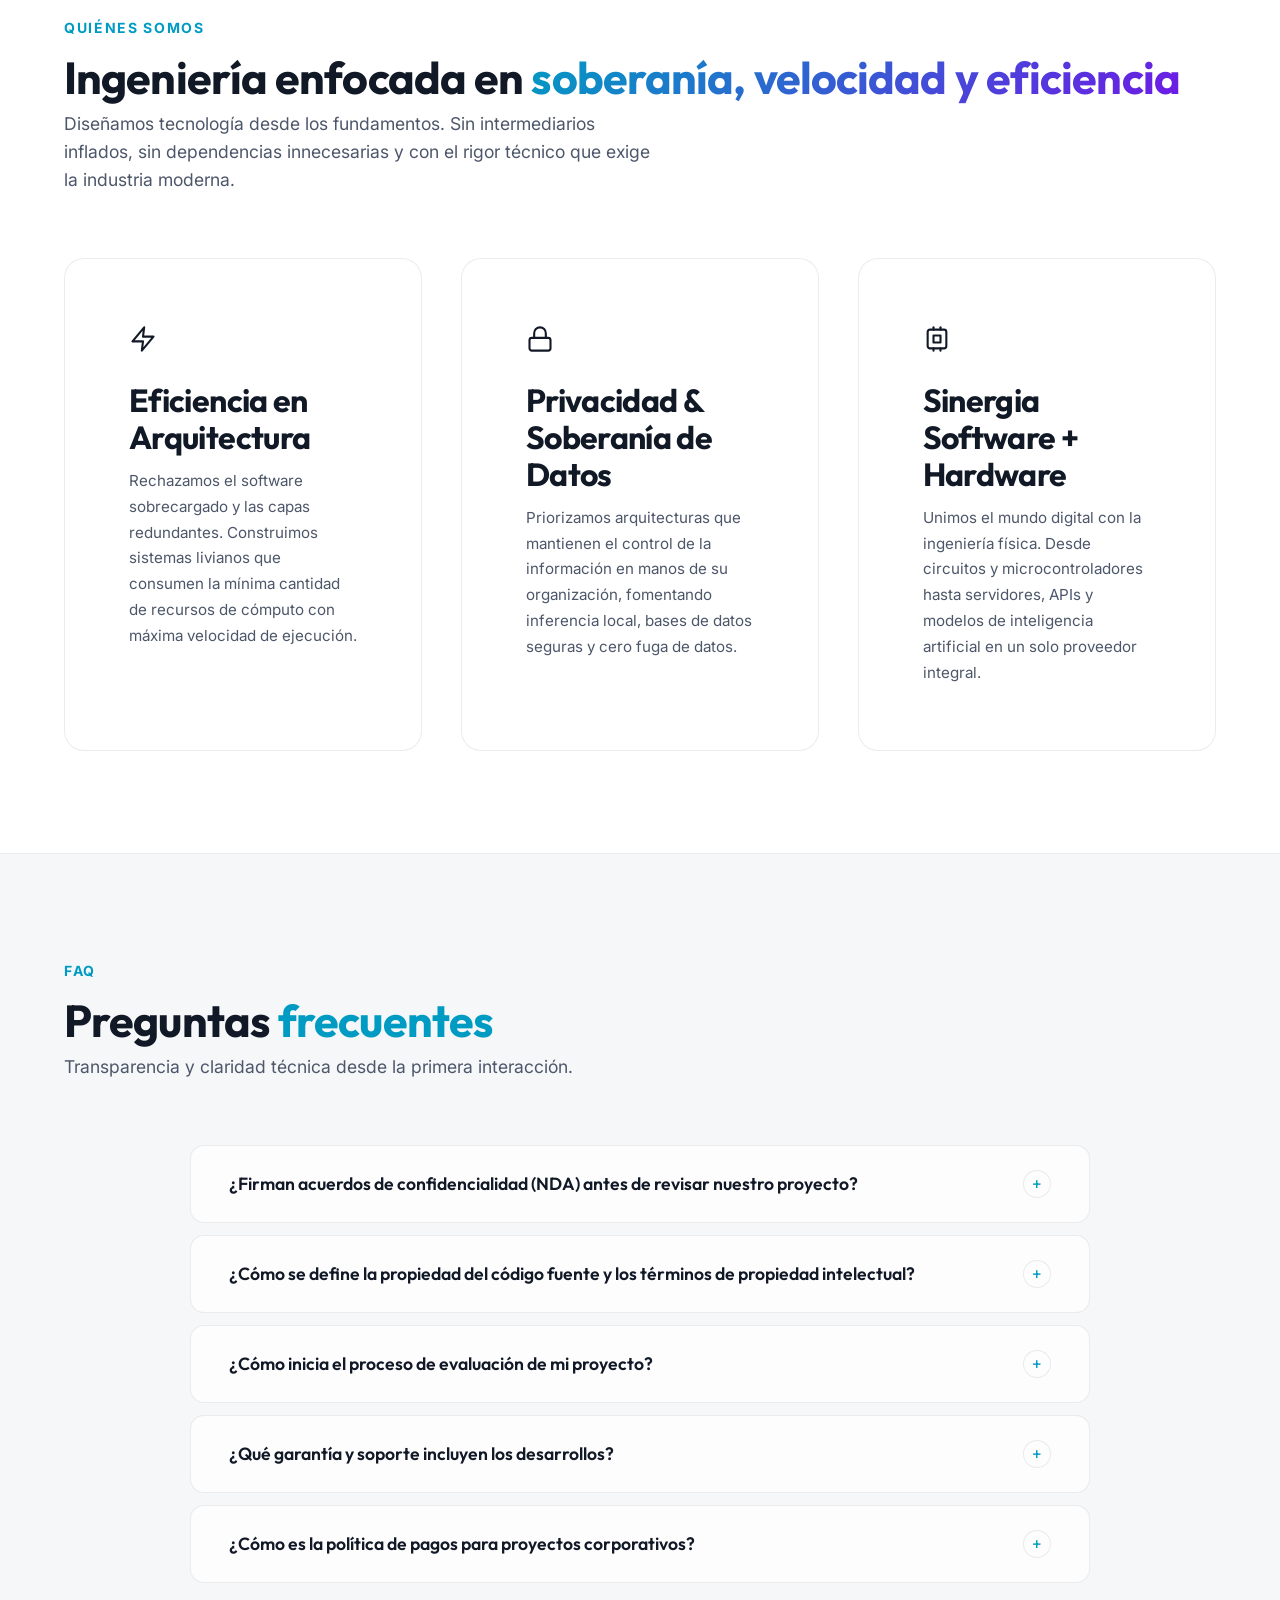
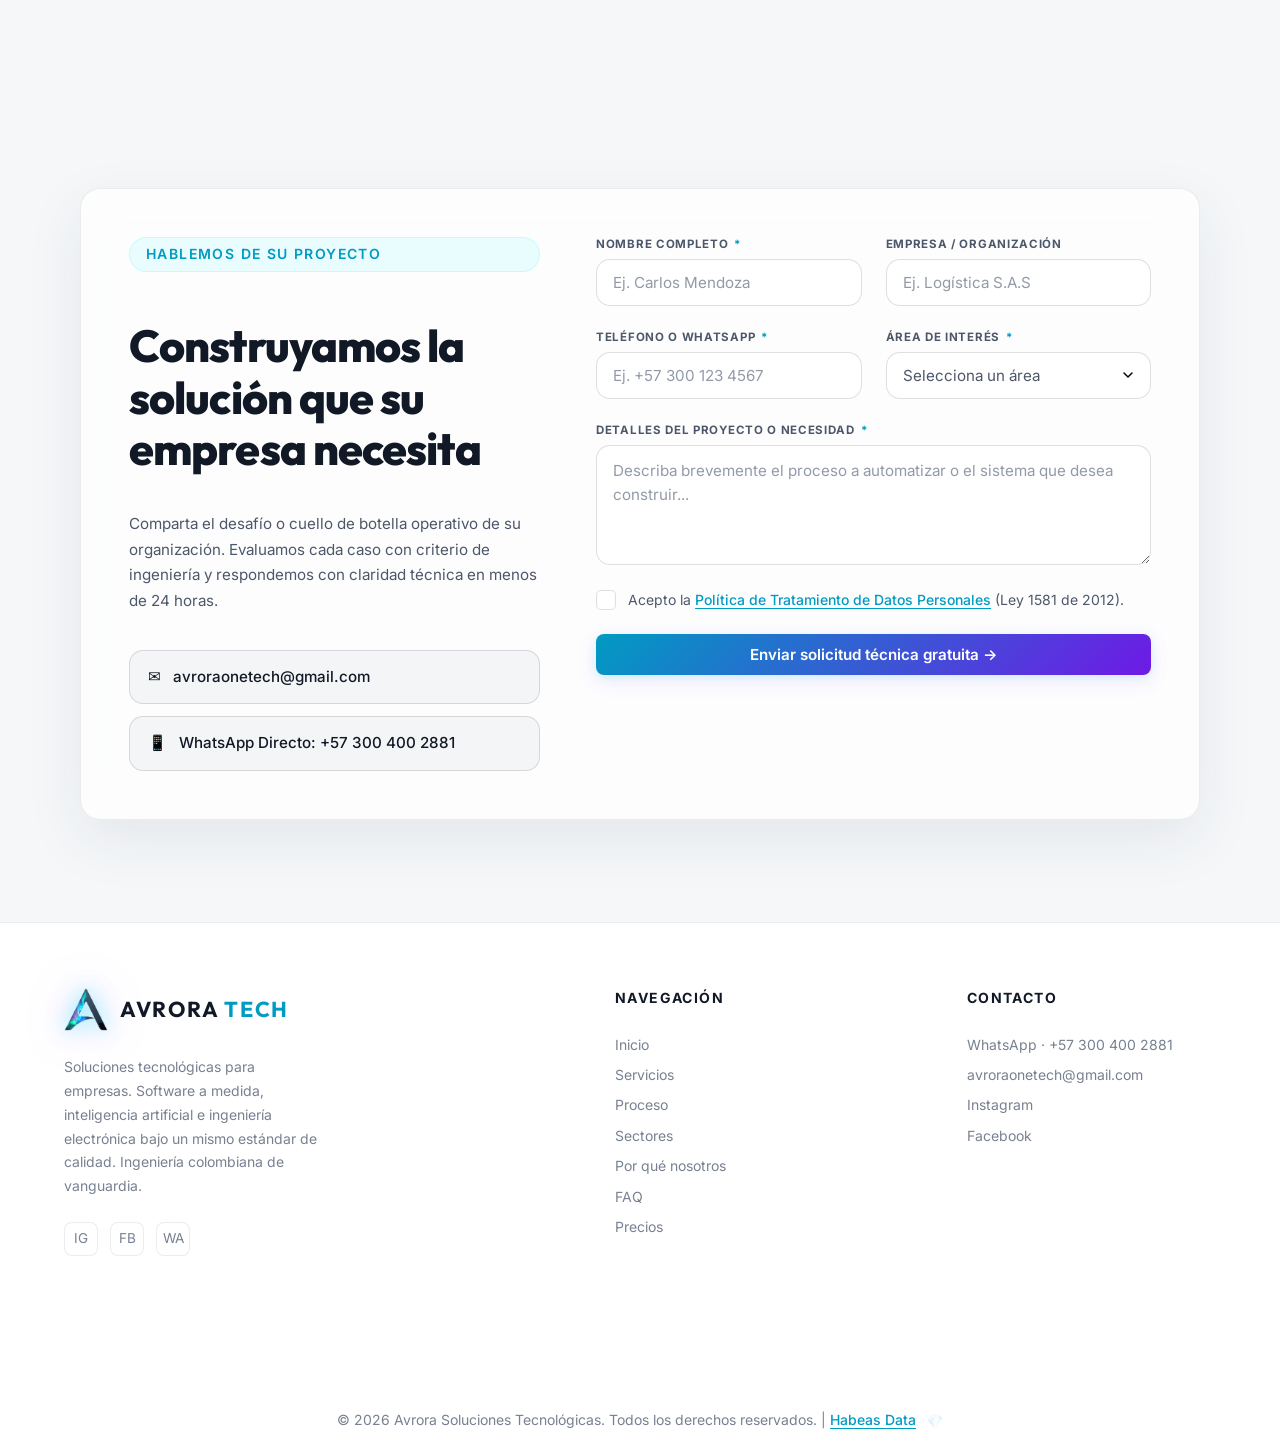
==== commit 4817bcec: "feat(ads): link official Google Ads tracking tag AW-18422736120 across all landing pages and verify " ====
--- a/index.html
+++ b/index.html
@@ -39,17 +39,14 @@
         content="Ingeniería colombiana de vanguardia: software, IA, automatización y electrónica para empresas.">
     <meta name="twitter:image" content="https://avroratech.co/assets/images/logo.png">
 
-    <!-- Google Ads & Analytics Ready Slots (Descomentar e insertar ID cuando inicies campañas) -->
-    <!-- 
-    <script async src="https://www.googletagmanager.com/gtag/js?id=AW-XXXXXXXXXX"></script>
+    <!-- Google tag (gtag.js) - Google Ads -->
+    <script async src="https://www.googletagmanager.com/gtag/js?id=AW-18422736120"></script>
     <script>
       window.dataLayer = window.dataLayer || [];
       function gtag(){dataLayer.push(arguments);}
       gtag('js', new Date());
-      gtag('config', 'AW-XXXXXXXXXX'); // Tu ID de Google Ads
-      gtag('config', 'G-XXXXXXXXXX');  // Tu ID de Google Analytics 4
+      gtag('config', 'AW-18422736120');
     </script>
-    -->
 
     <!-- Fonts & Icons -->
     <link rel="preconnect" href="https://fonts.googleapis.com">
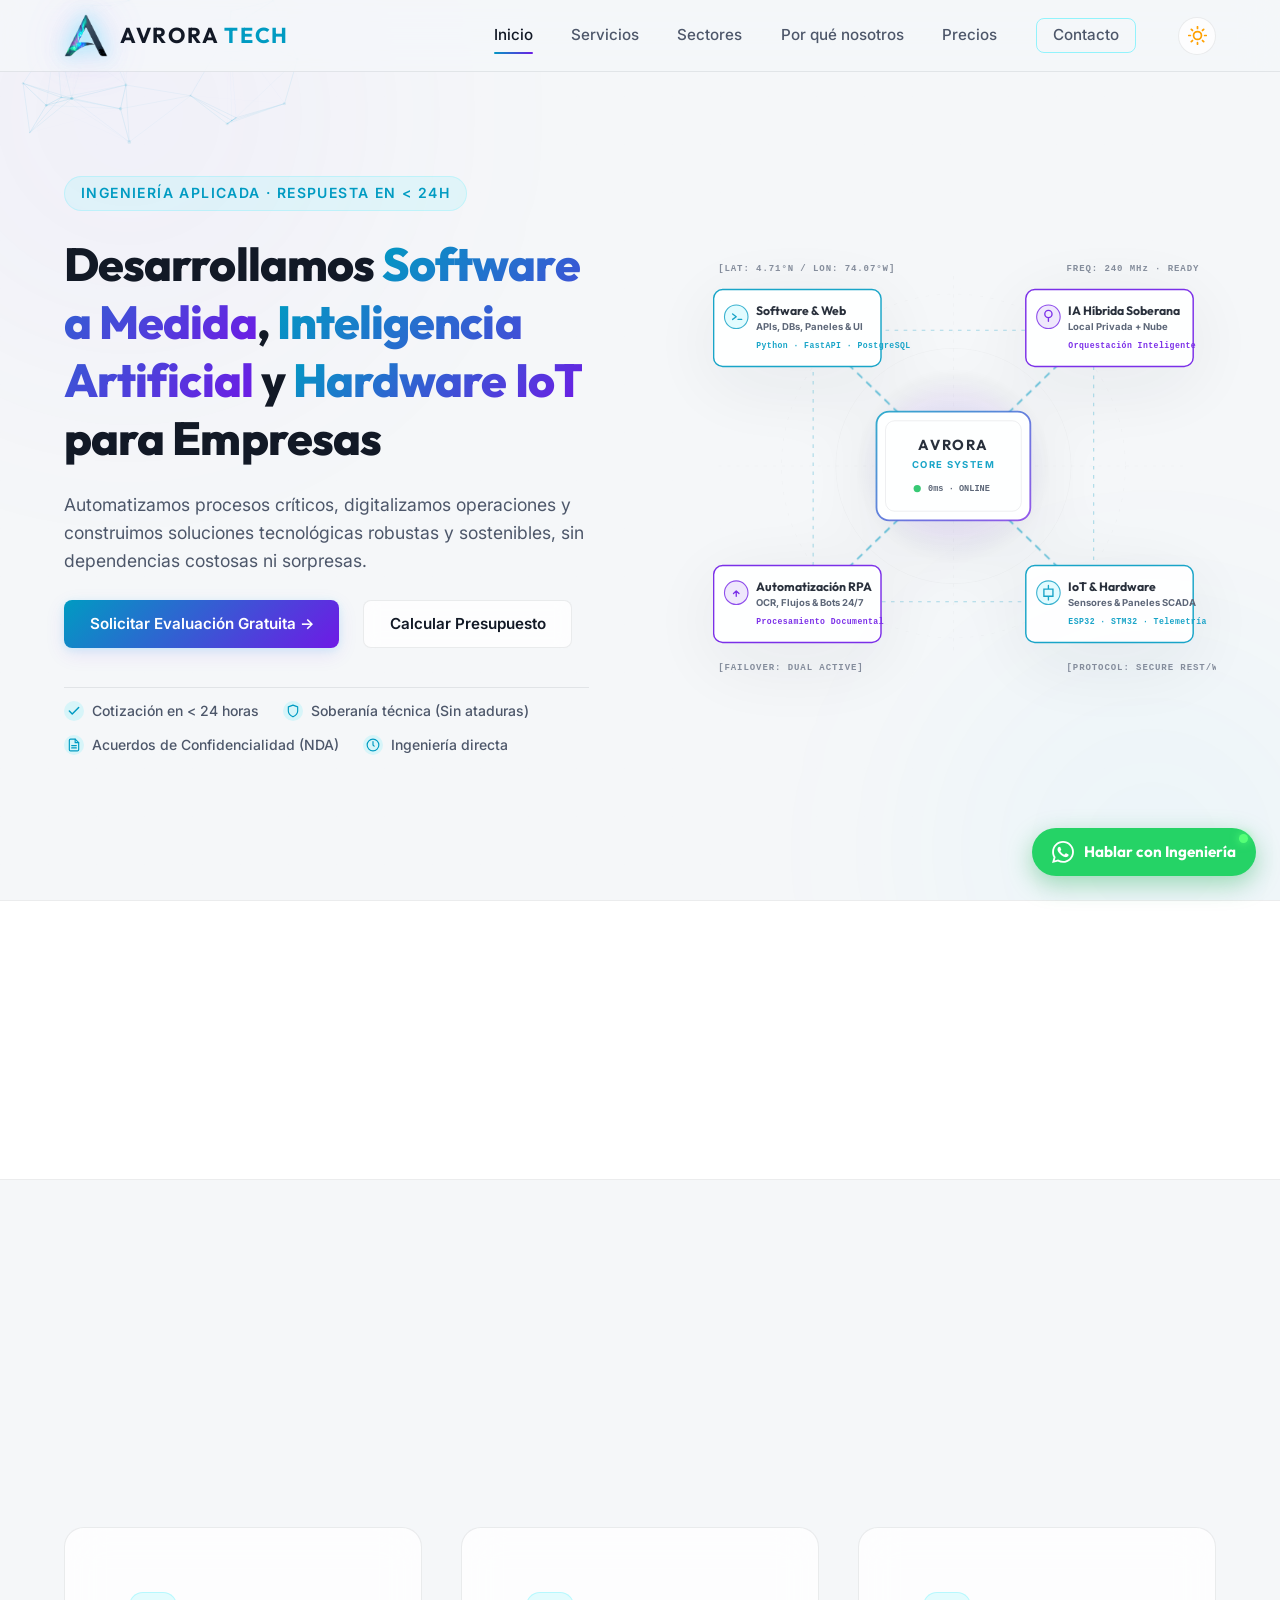
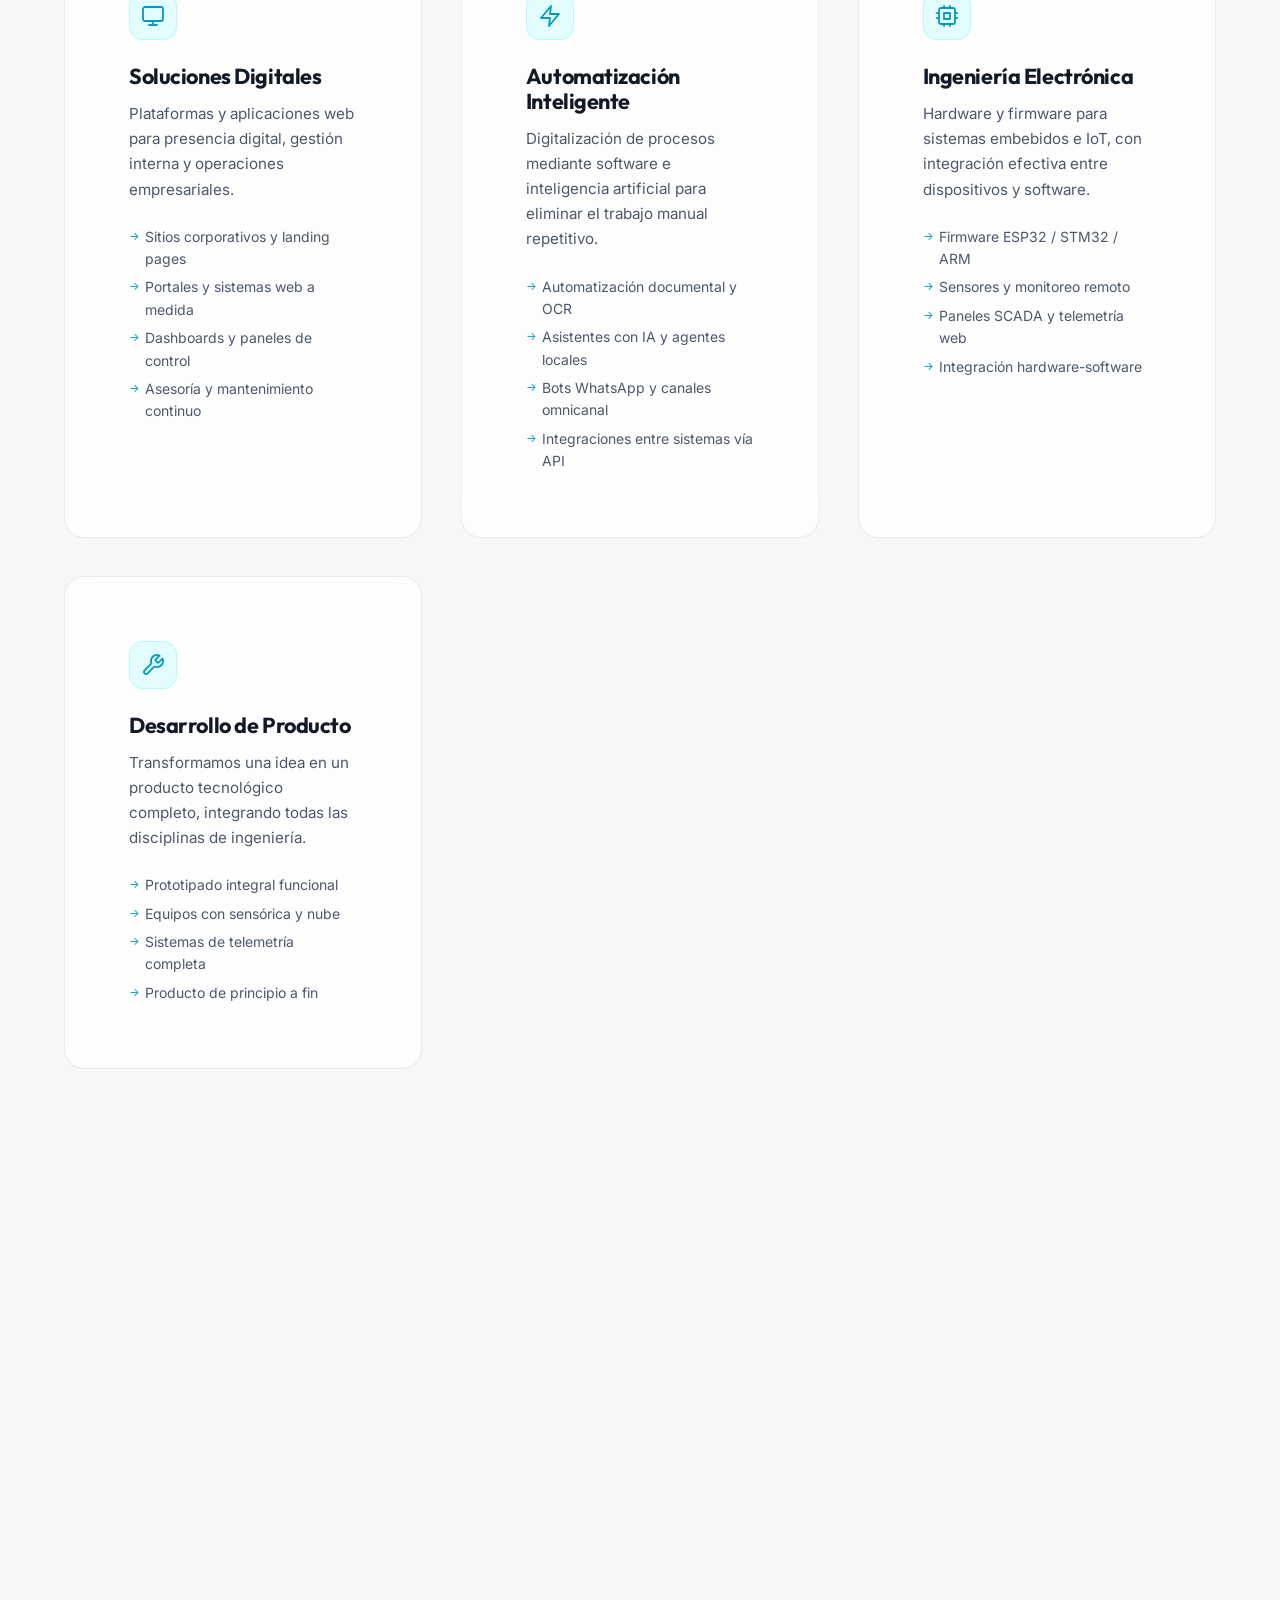
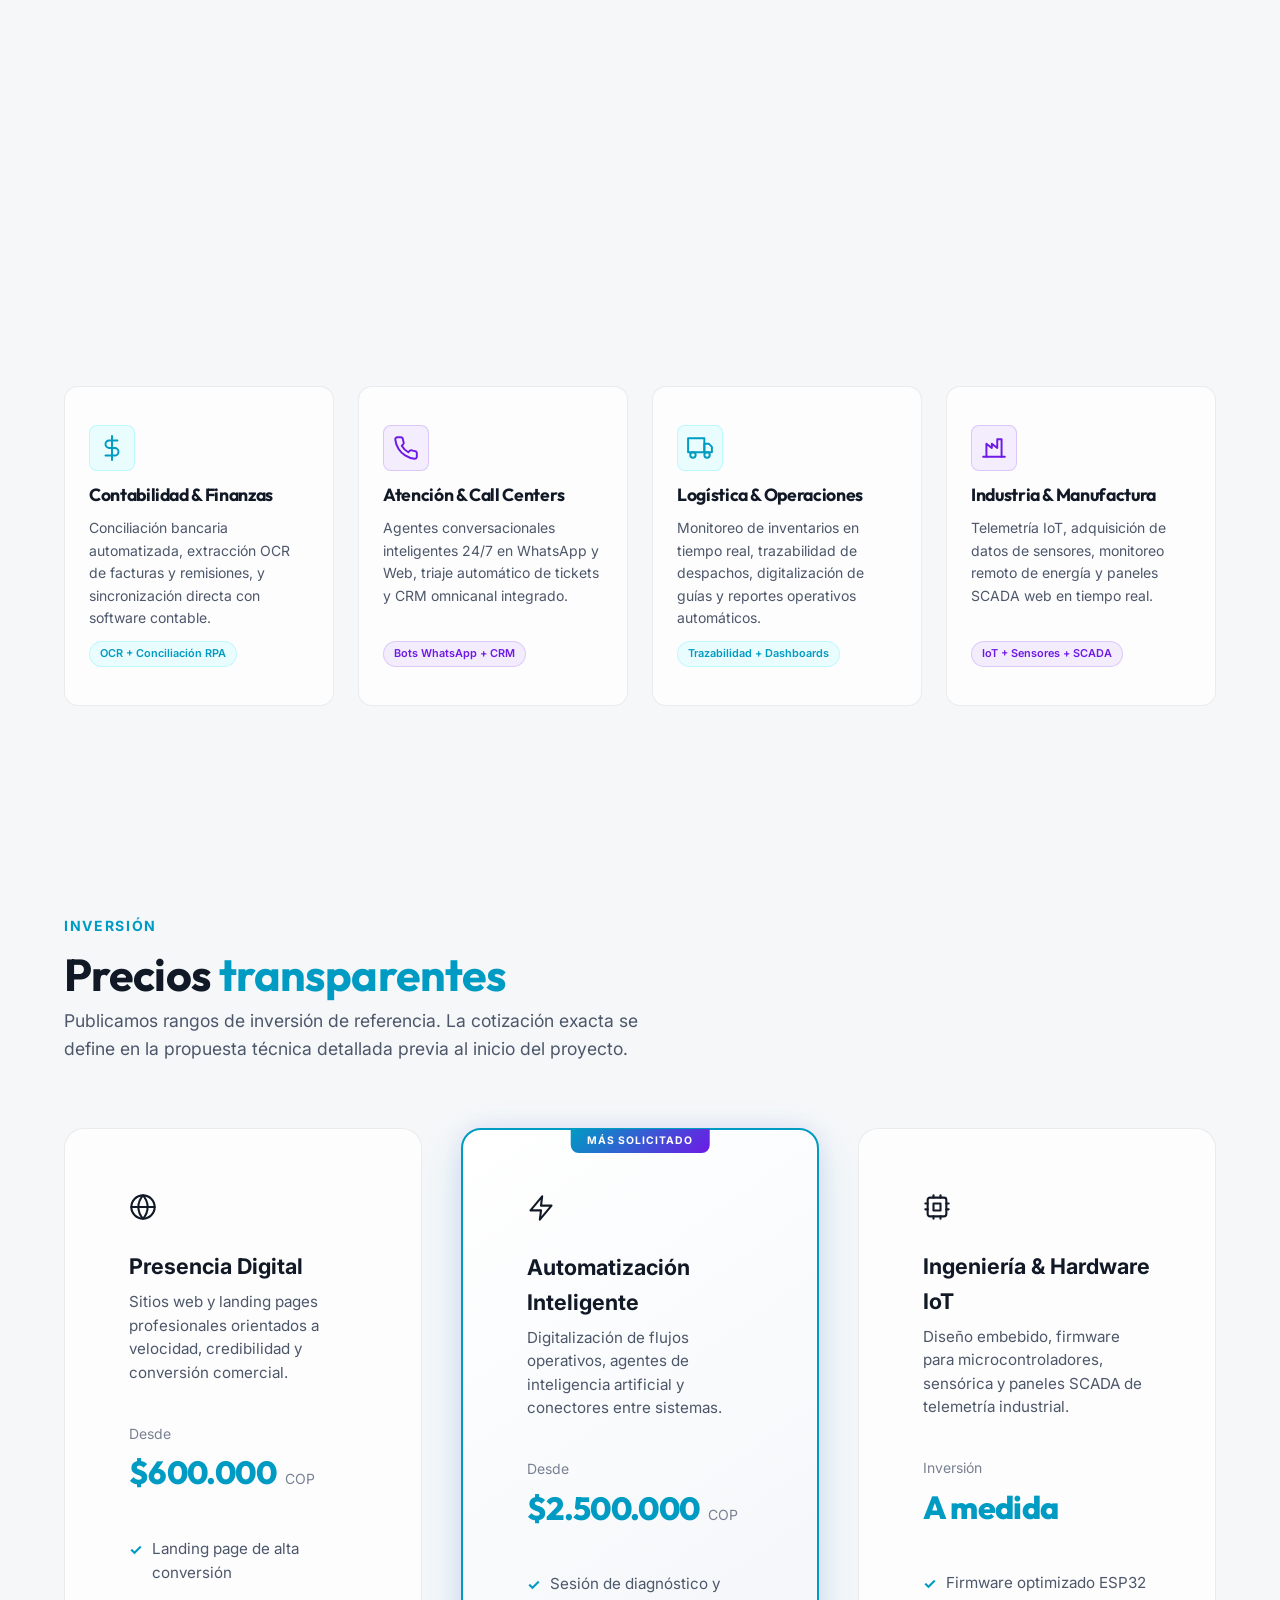
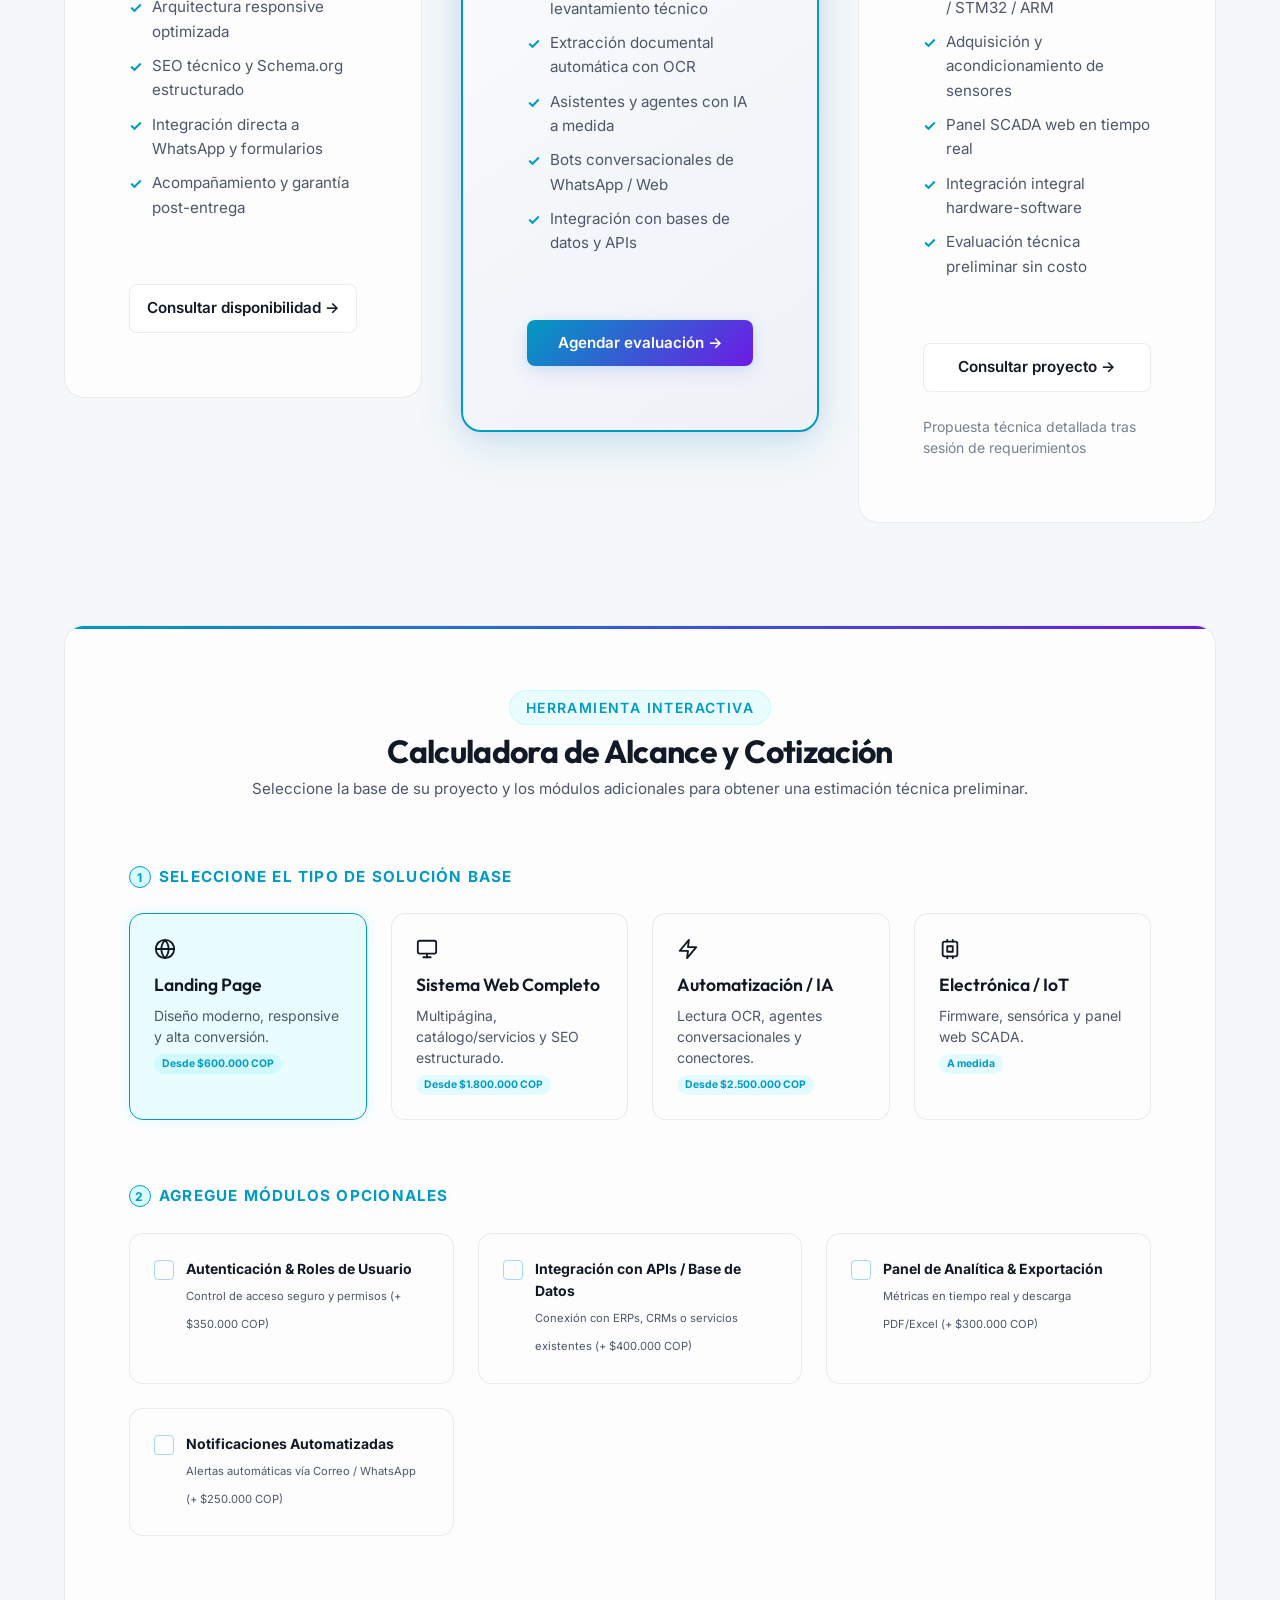
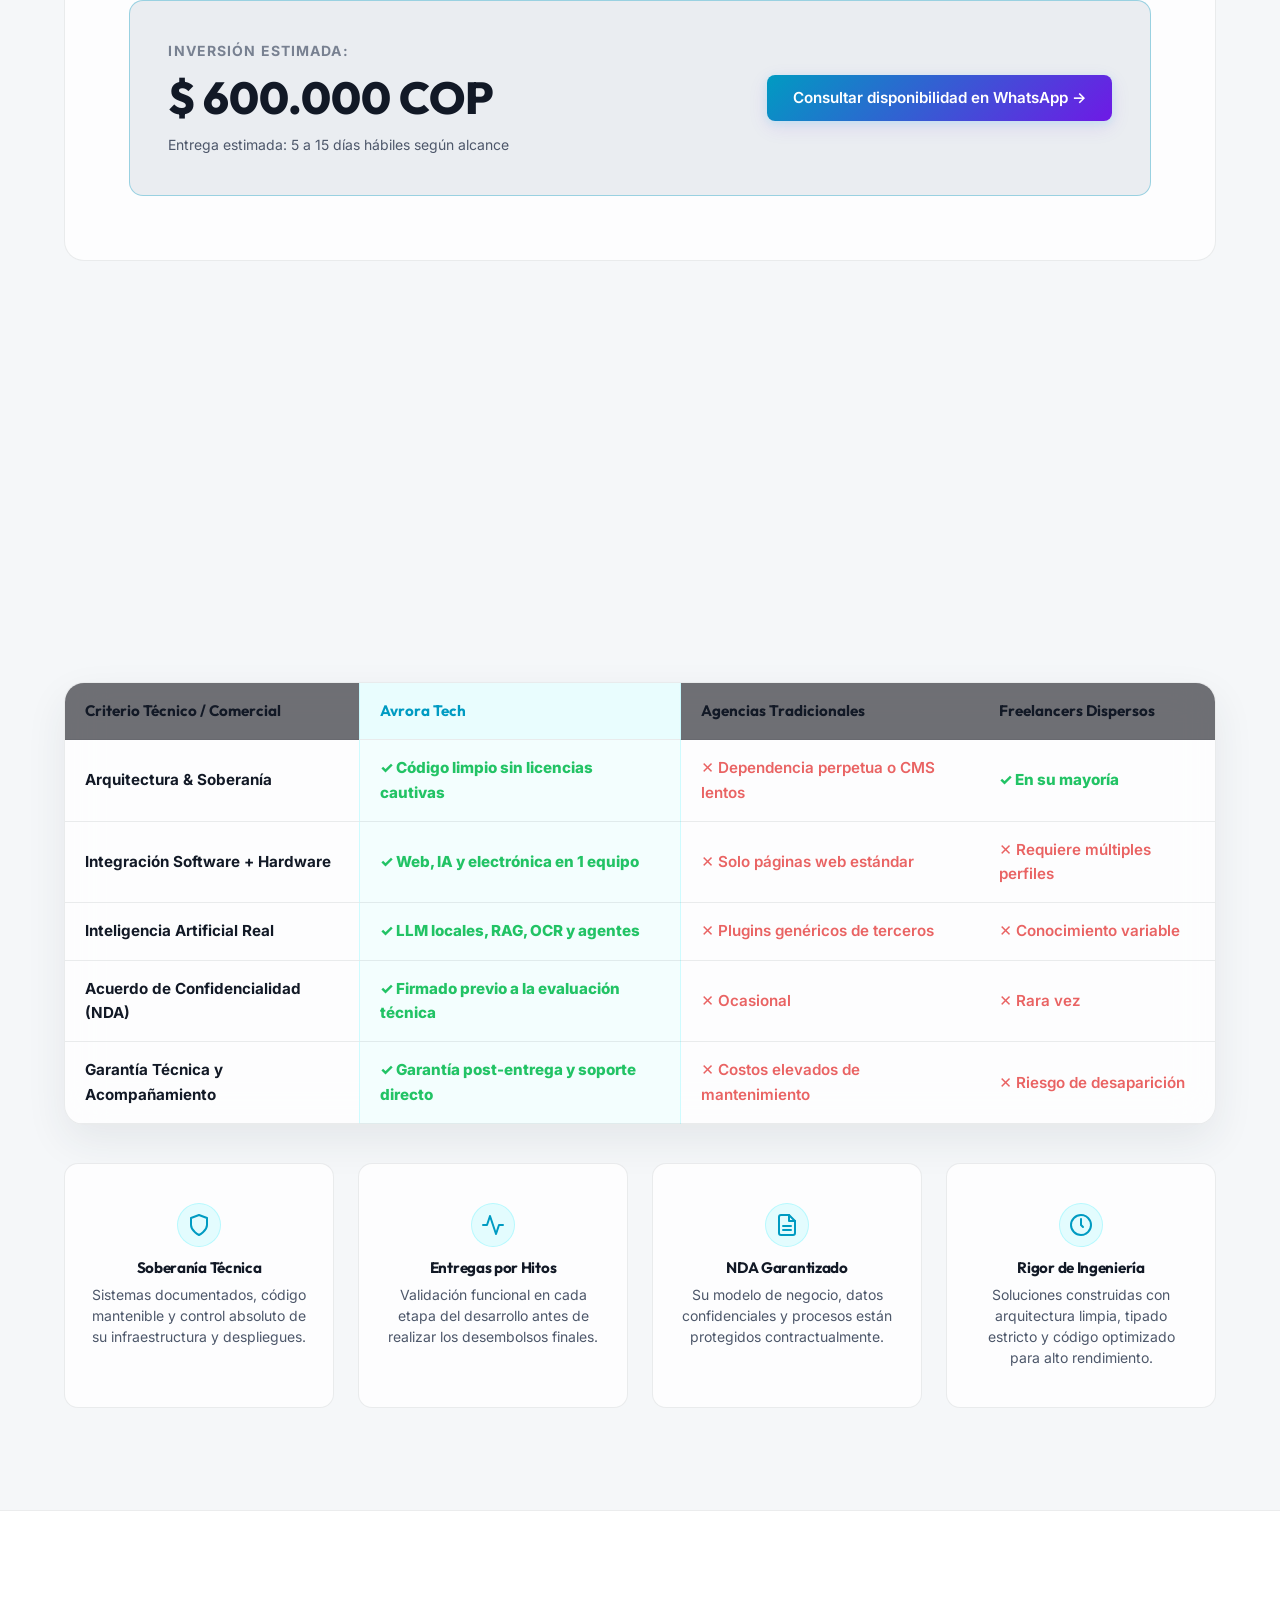
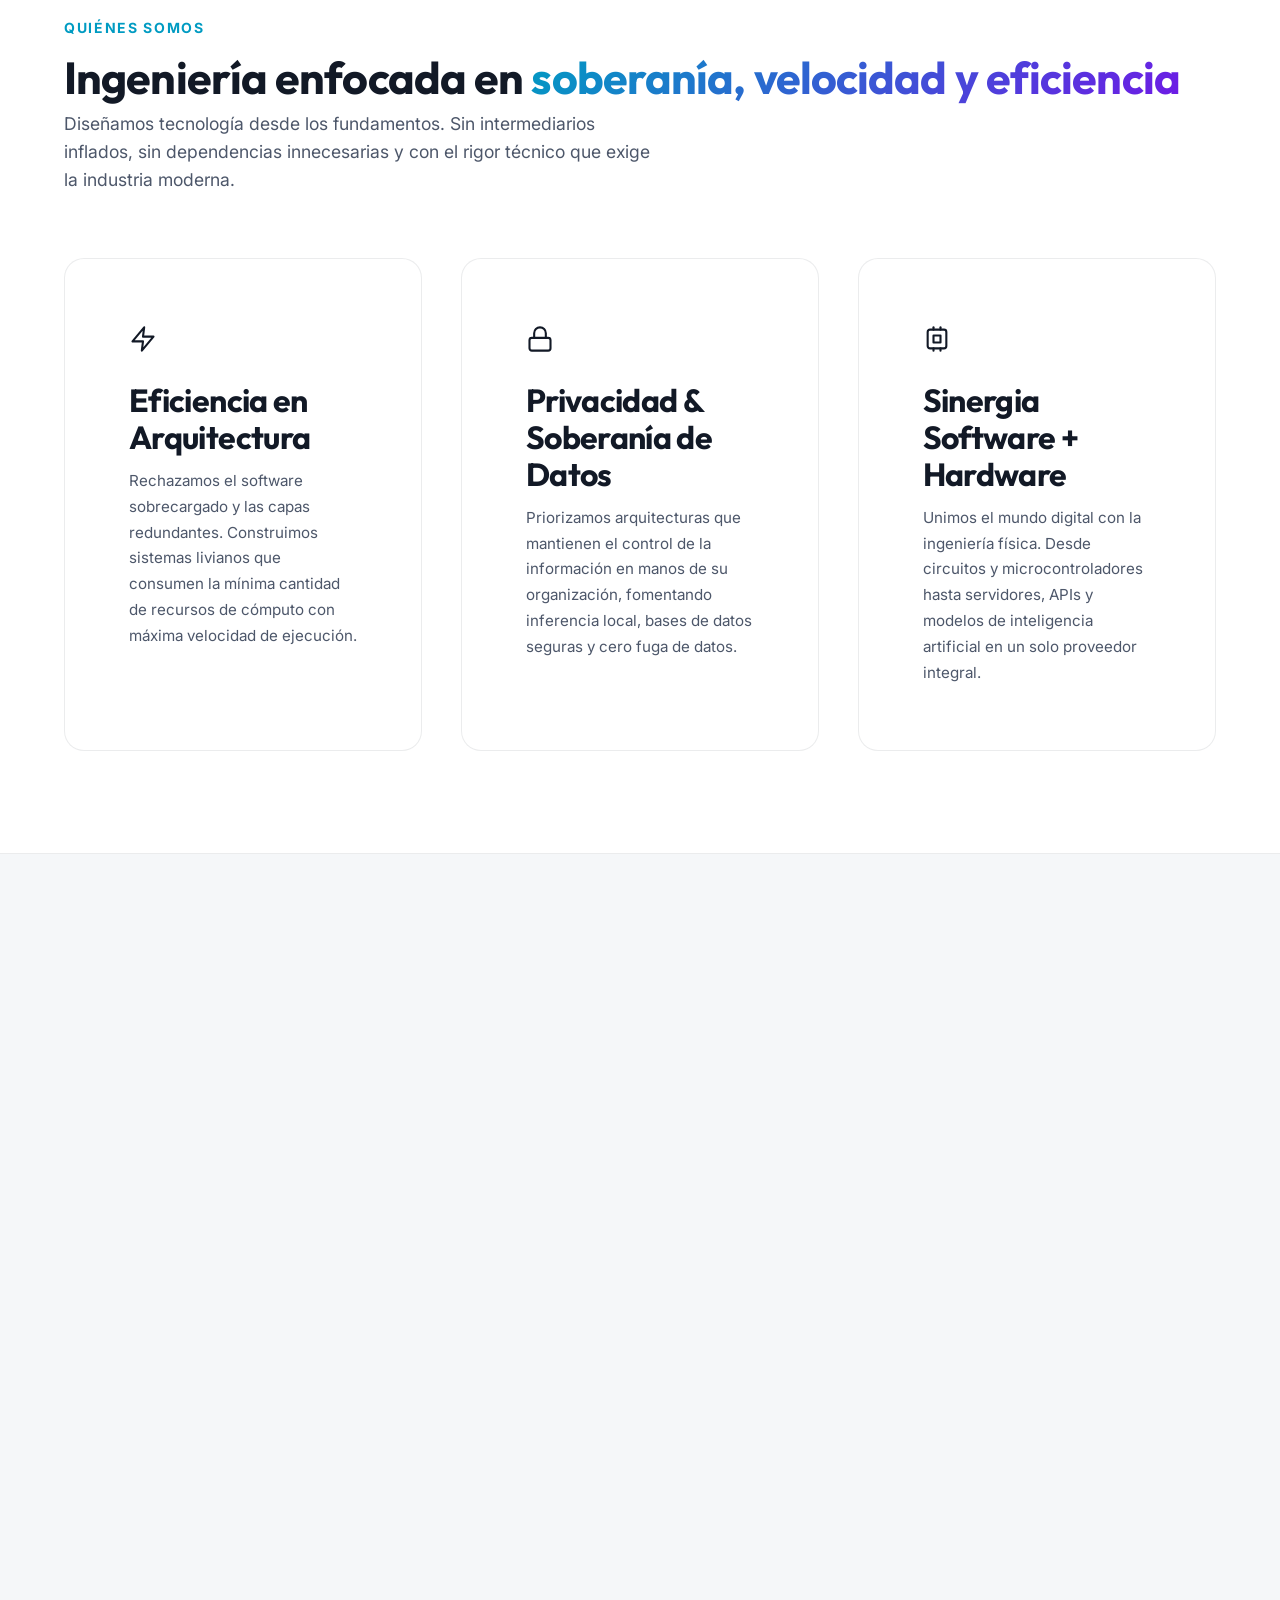
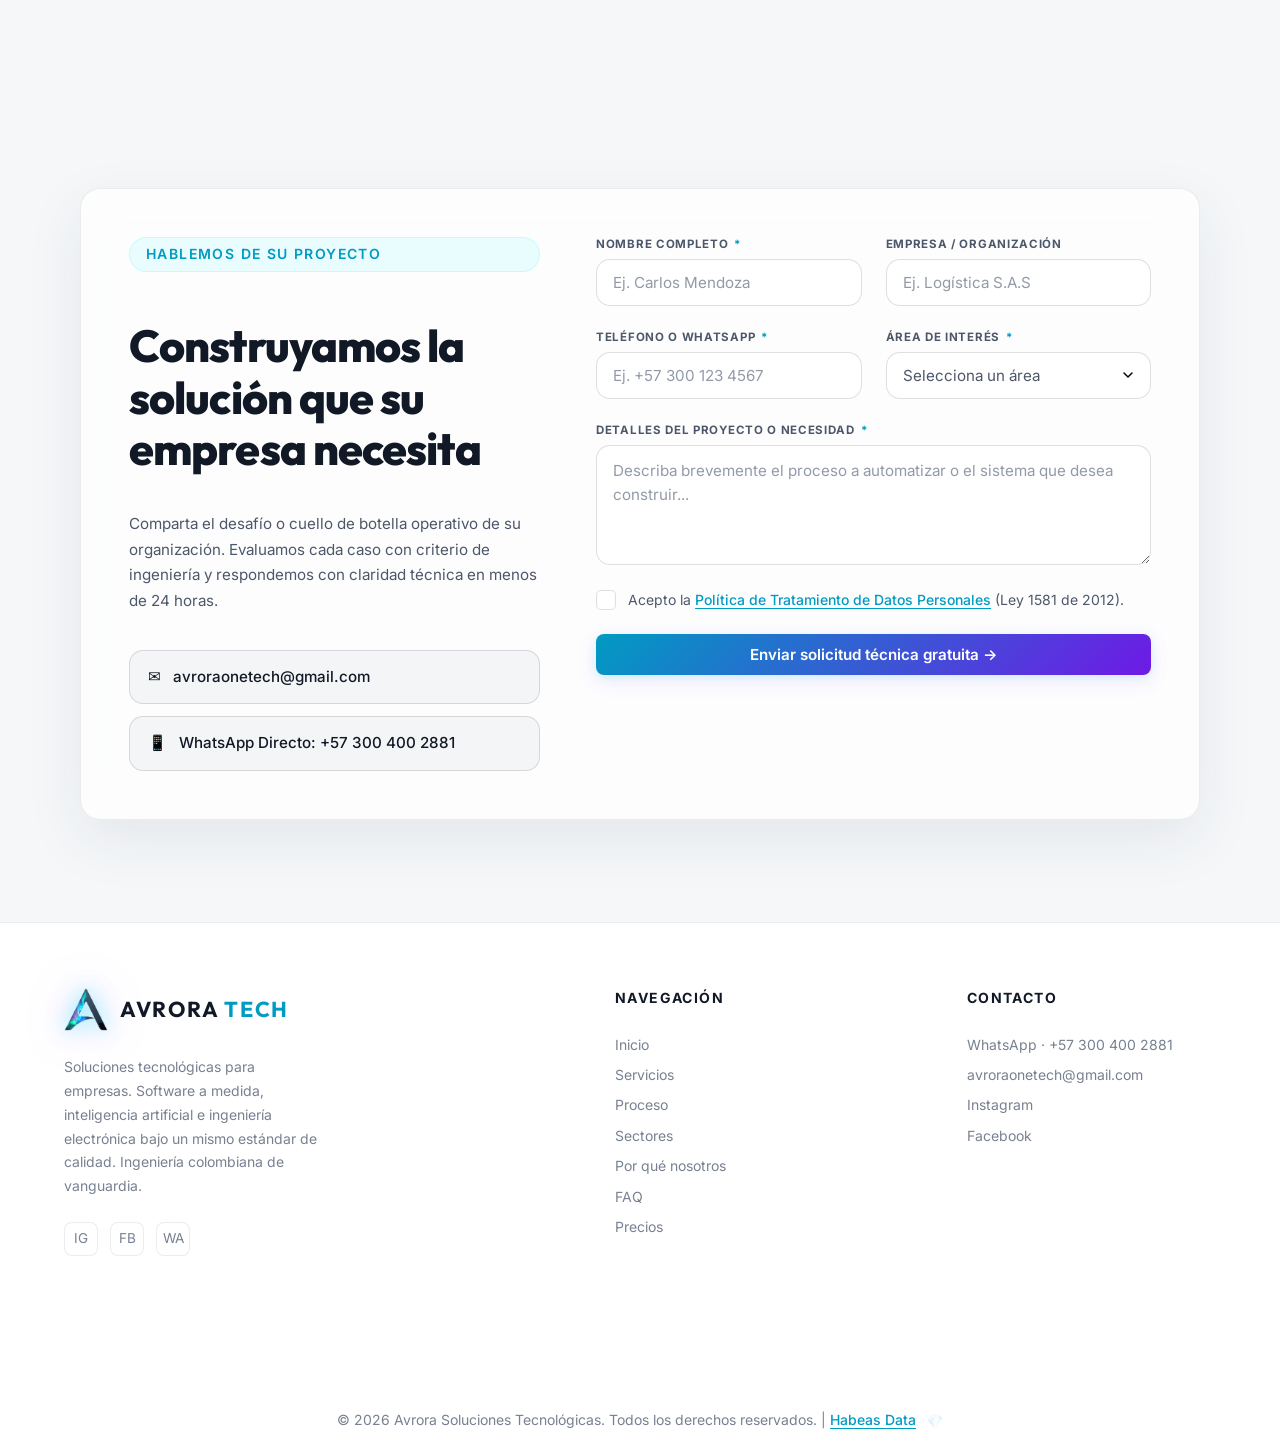
==== commit a59c7487: "feat(ads): implement Google Ads Contacto conversion tag AW-18422736120/vOyKCJ7X9escEPjJ0tBE for What" ====
--- a/index.html
+++ b/index.html
@@ -46,6 +46,23 @@
       function gtag(){dataLayer.push(arguments);}
       gtag('js', new Date());
       gtag('config', 'AW-18422736120');
+    </script>
+    <!-- Event snippet for Contacto conversion page -->
+    <script>
+      function gtag_report_conversion(url) {
+        var callback = function () {
+          if (typeof(url) != 'undefined') {
+            window.location = url;
+          }
+        };
+        gtag('event', 'conversion', {
+            'send_to': 'AW-18422736120/vOyKCJ7X9escEPjJ0tBE',
+            'value': 1.0,
+            'currency': 'COP',
+            'event_callback': callback
+        });
+        return false;
+      }
     </script>
 
     <!-- Fonts & Icons -->
